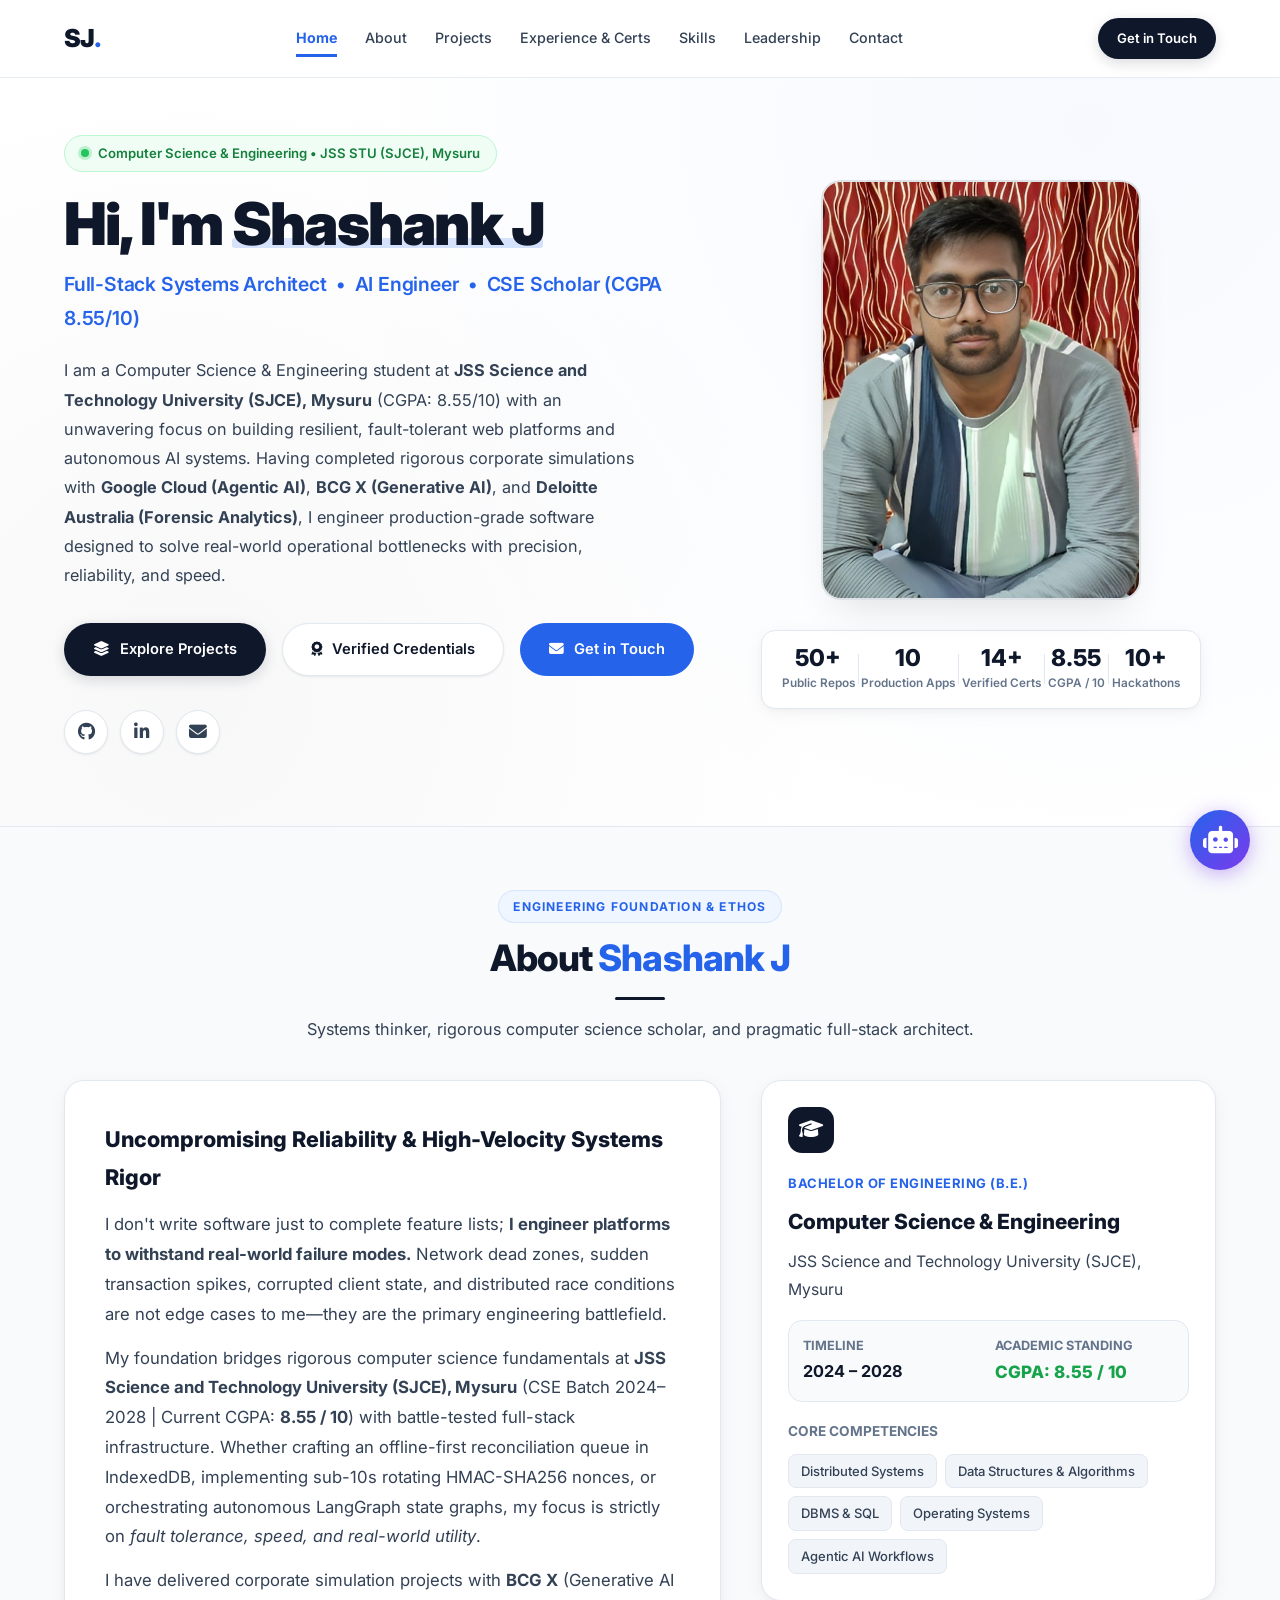
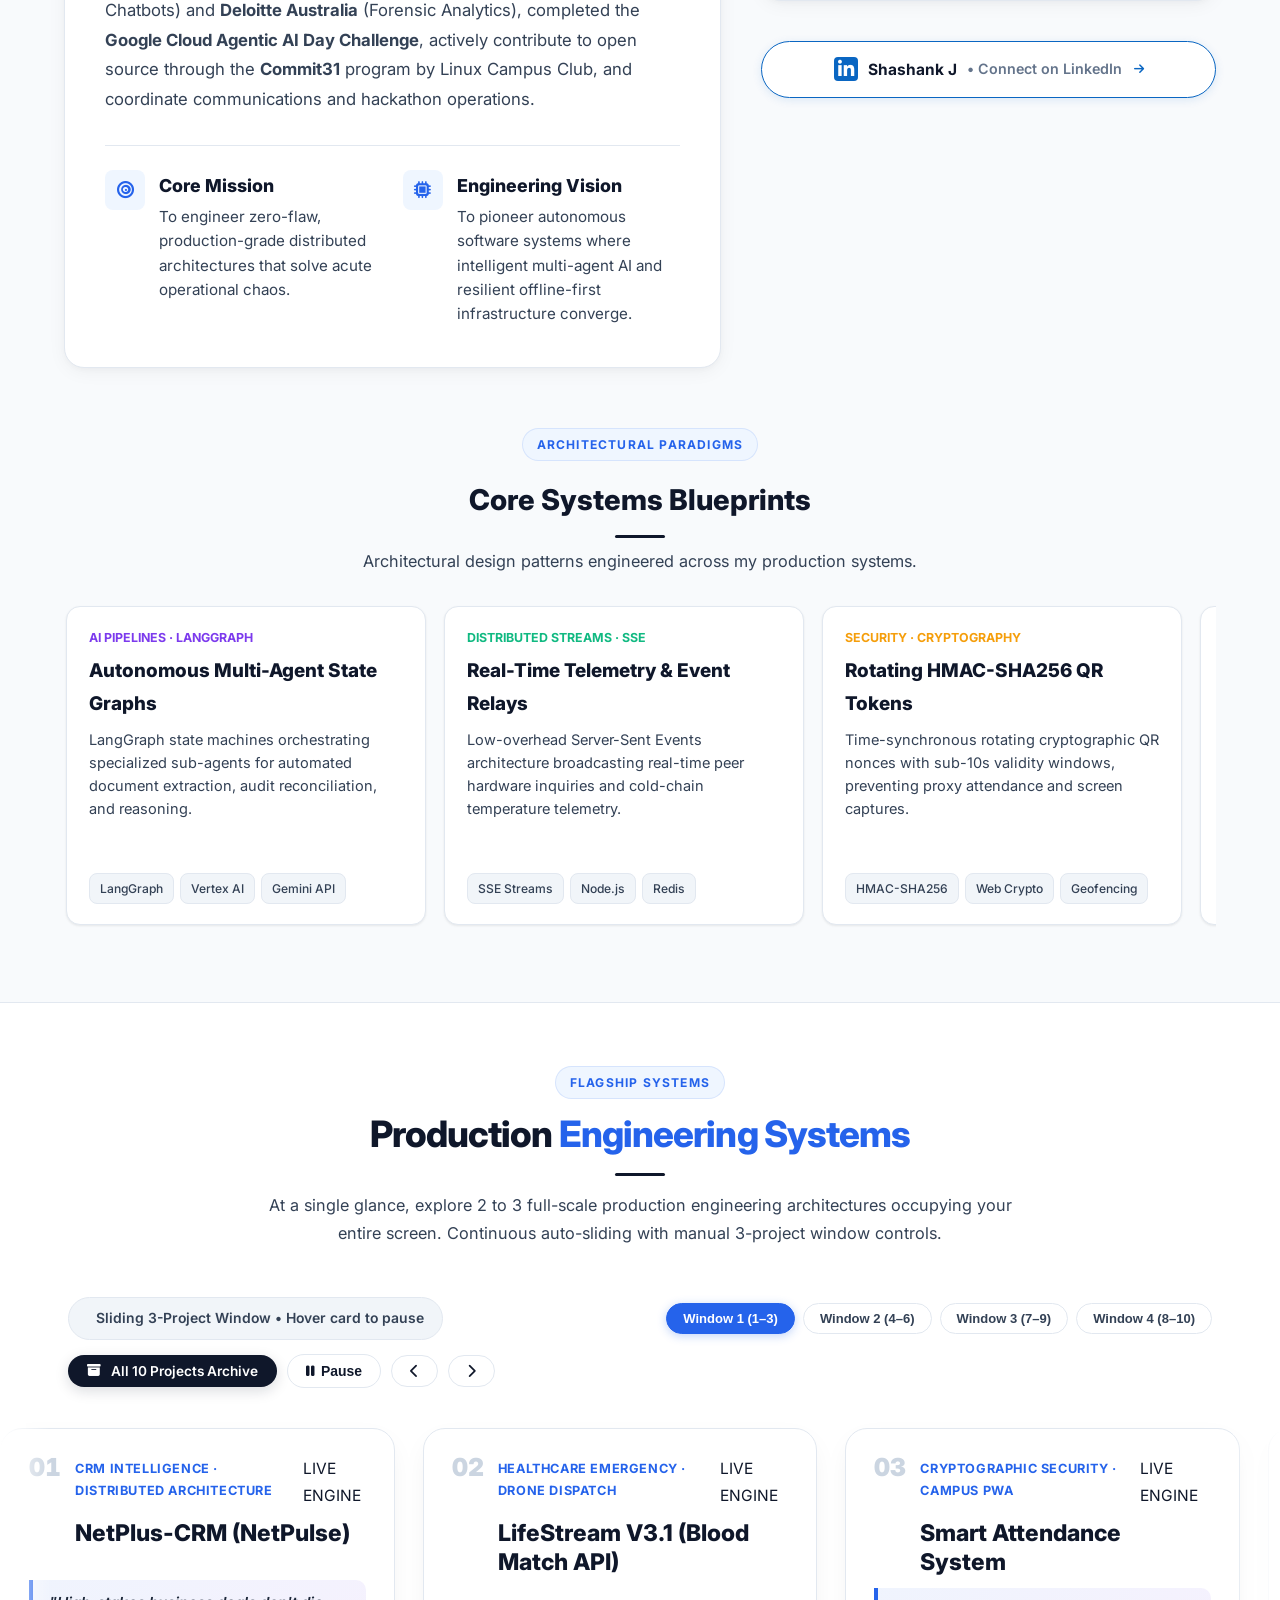
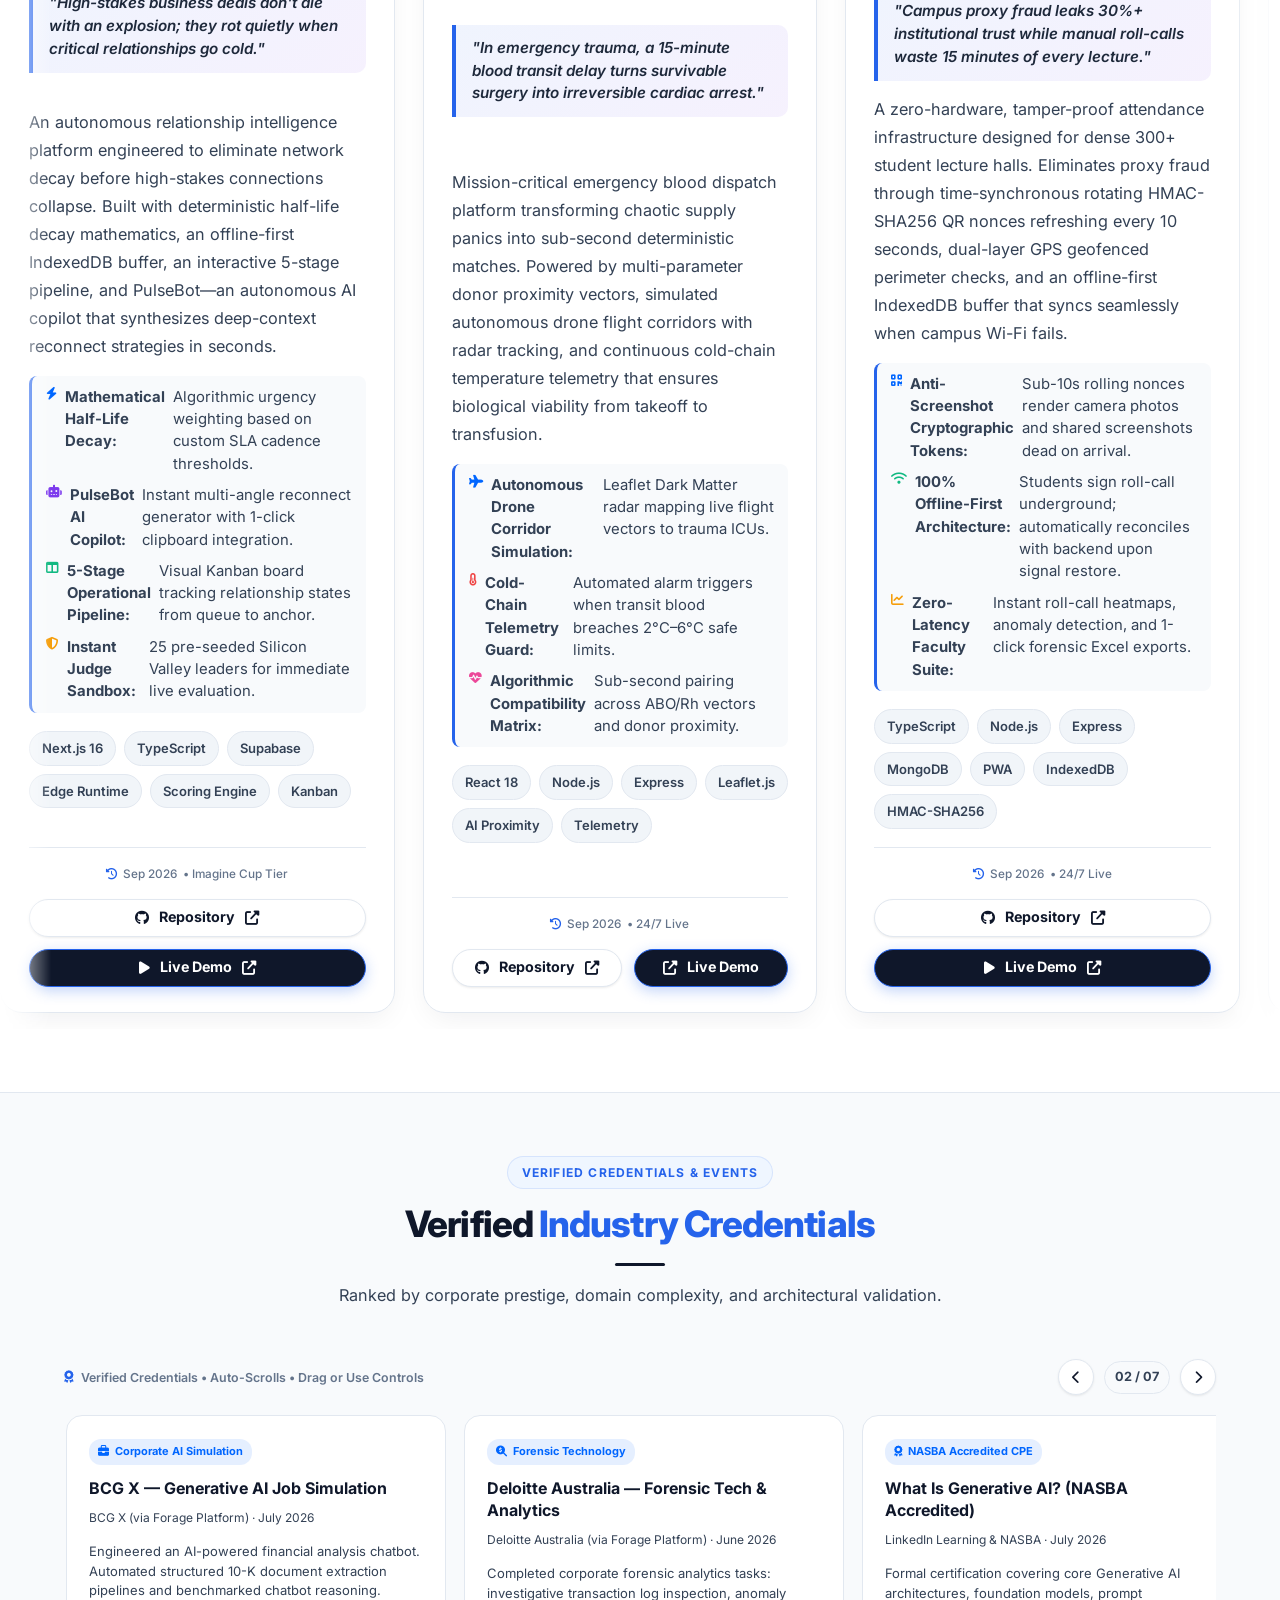
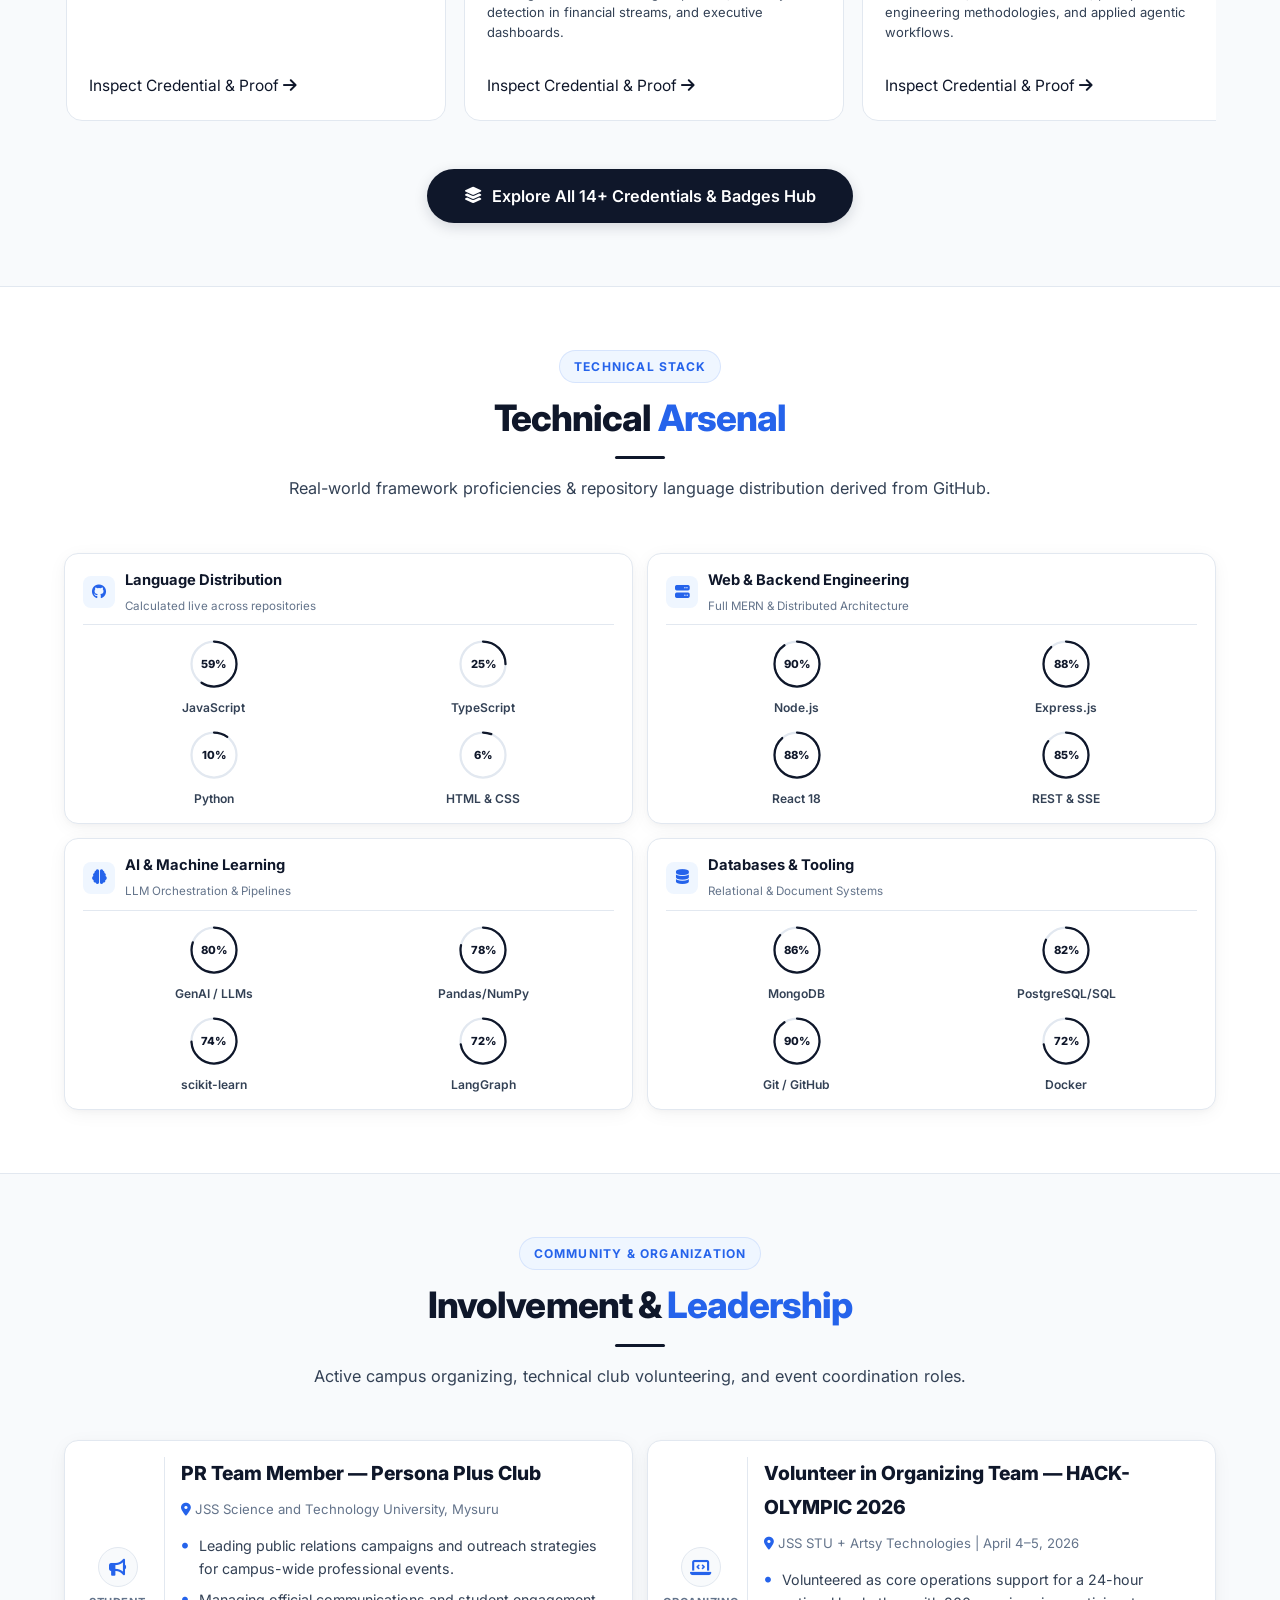
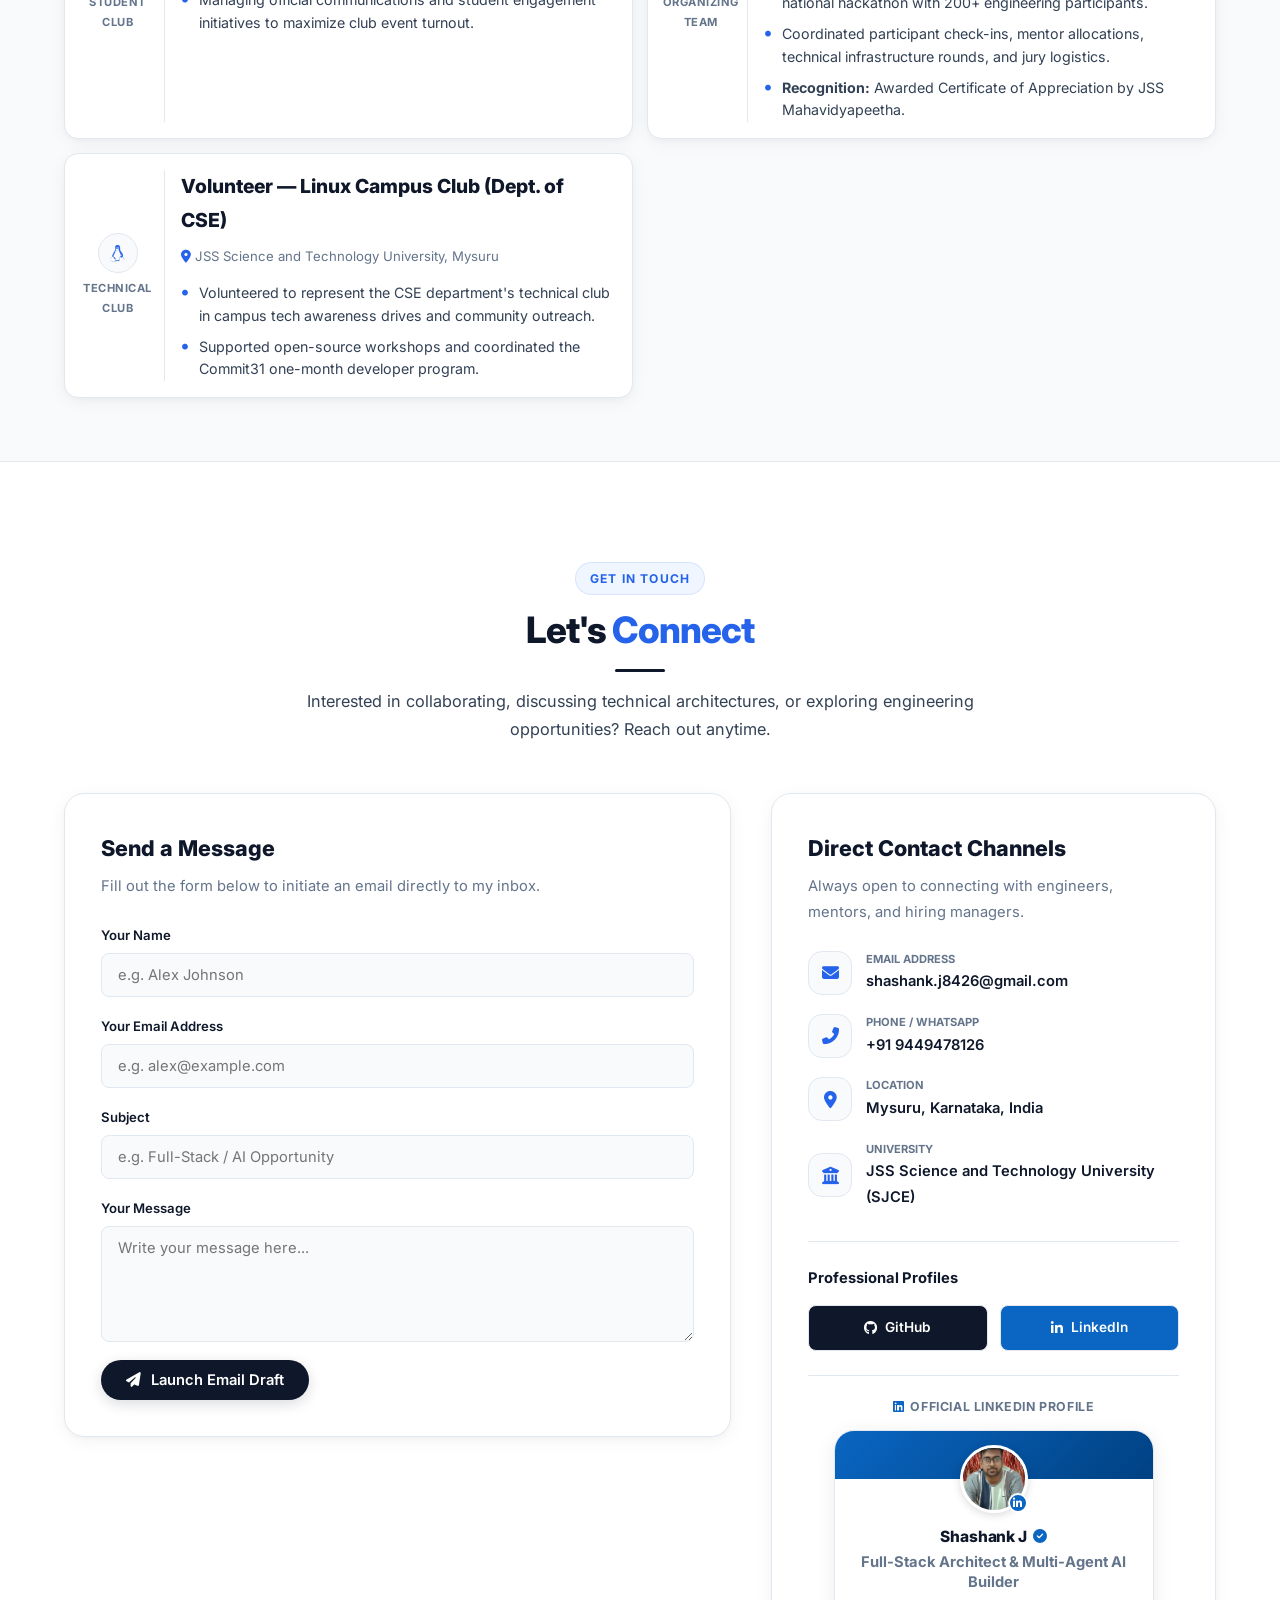
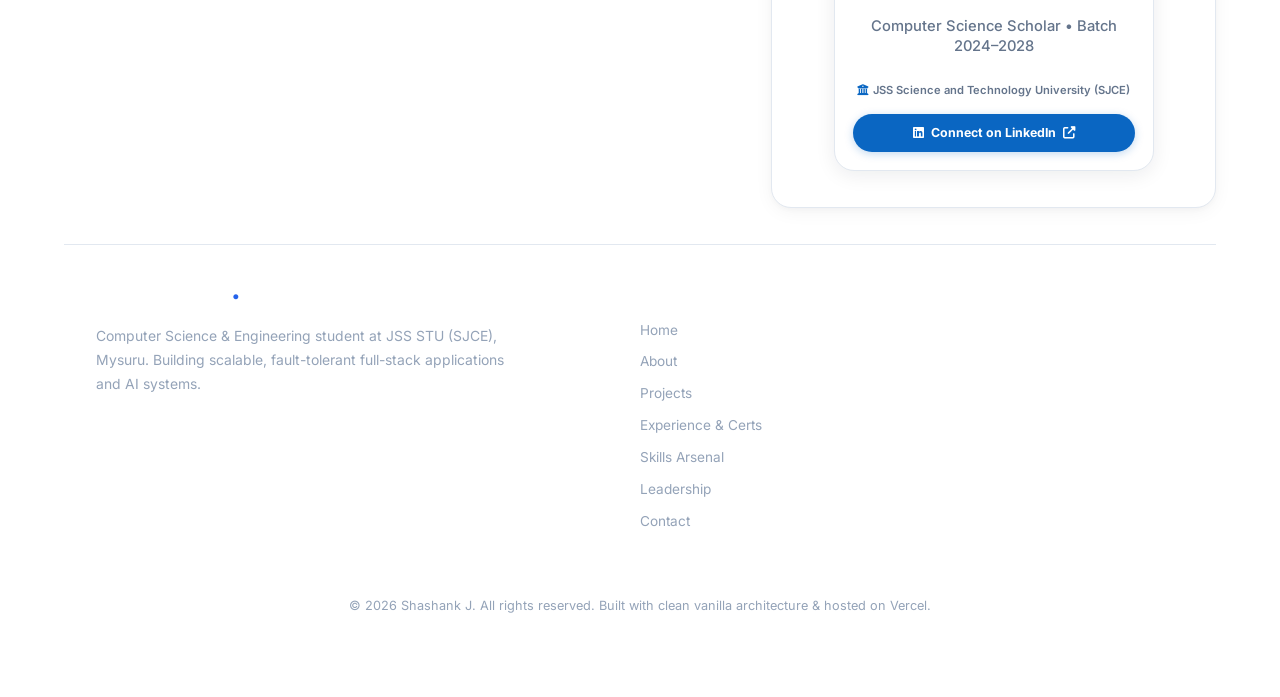
==== index.html @ d8637490 "feat: Add SAGE AI floating assistant mega feature and flow test" ====
<!DOCTYPE html>
<html lang="en">
<head>
  <meta charset="UTF-8">
  <meta name="viewport" content="width=device-width, initial-scale=1.0">
  <title>Shashank J — Full-Stack Software Engineer | AI & ML Systems</title>
  <meta name="description" content="Portfolio of Shashank J — Computer Science & Engineering student at JSS Science and Technology University (SJCE), Mysuru. Full-Stack Developer, AI & ML Systems Builder.">
  <meta name="keywords" content="Shashank J, Full-Stack Developer, MERN Stack, AI, ML, JSS STU, SJCE, Portfolio, Mysuru, Software Engineer">
  <meta name="author" content="Shashank J">

  <!-- Google Fonts: Inter -->
  <link rel="preconnect" href="https://fonts.googleapis.com">
  <link rel="preconnect" href="https://fonts.gstatic.com" crossorigin>
  <link href="https://fonts.googleapis.com/css2?family=Inter:wght@300;400;500;600;700;800;900&display=swap" rel="stylesheet">

  <!-- Font Awesome -->
  <link rel="stylesheet" href="https://cdnjs.cloudflare.com/ajax/libs/font-awesome/6.5.1/css/all.min.css">

  <!-- Main Stylesheet -->
  <link rel="stylesheet" href="style.css">

  <!-- Favicons -->
  <link rel="icon" type="image/svg+xml" href="favicon.svg">
  <link rel="alternate icon" href="favicon.ico">

  <!-- Vercel Web Analytics -->
  <script>
    window.va = window.va || function () { (window.vaq = window.vaq || []).push(arguments); };
  </script>
  <script defer src="/_vercel/insights/script.js"></script>

  <!-- Vercel Speed Insights -->
  <script>
    window.si = window.si || function () { (window.siq = window.siq || []).push(arguments); };
  </script>
  <script defer src="/_vercel/speed-insights/script.js"></script>
</head>
<body>

  <!-- Scroll Progress Indicator -->
  <div class="scroll-progress" id="scrollProgress"></div>

  <!-- ═══════════════════════════════════════════
       NAVIGATION BAR
       ═══════════════════════════════════════════ -->
  <nav class="navbar" id="navbar">
    <div class="container nav-container">
      <a href="#landing" class="nav-logo">SJ<span class="logo-dot">.</span></a>
      <div class="nav-links" id="navLinks">
        <a href="#landing" class="nav-link active">Home</a>
        <a href="#about" class="nav-link">About</a>
        <a href="#projects" class="nav-link">Projects</a>
        <a href="#journey" class="nav-link">Experience &amp; Certs</a>
        <a href="#skills" class="nav-link">Skills</a>
        <a href="#involvement" class="nav-link">Leadership</a>
        <a href="#contact" class="nav-link">Contact</a>
      </div>
      <div class="nav-actions">
        <a href="#contact" class="btn btn-sm btn-dark">Get in Touch</a>
        <button class="hamburger" id="hamburger" aria-label="Toggle navigation">
          <span></span>
          <span></span>
          <span></span>
        </button>
      </div>
    </div>
  </nav>

  <main class="main-content" id="mainContent">

    <!-- ═══════════════════════════════════════════
         HERO / LANDING SECTION
         ═══════════════════════════════════════════ -->
    <section id="landing" class="hero-section portfolio-section">
      <div class="container">
        <div class="hero-grid">
          
          <!-- Left Column: Impressive Introduction -->
          <div class="hero-text">
            <div class="hero-status-pill reveal-up">
              <span class="status-indicator"></span> Computer Science &amp; Engineering &bull; JSS STU (SJCE), Mysuru
            </div>
            <h1 class="hero-name reveal-up">
              Hi, I'm <span class="text-highlight">Shashank J</span>
            </h1>
            <p class="hero-tagline reveal-up">
              Full-Stack Systems Architect &nbsp;•&nbsp; AI Engineer &nbsp;•&nbsp; CSE Scholar (CGPA 8.55/10)
            </p>
            <p class="hero-intro reveal-up">
              I am a Computer Science &amp; Engineering student at <strong>JSS Science and Technology University (SJCE), Mysuru</strong> (CGPA: 8.55/10) with an unwavering focus on building resilient, fault-tolerant web platforms and autonomous AI systems. Having completed rigorous corporate simulations with <strong>Google Cloud (Agentic AI)</strong>, <strong>BCG X (Generative AI)</strong>, and <strong>Deloitte Australia (Forensic Analytics)</strong>, I engineer production-grade software designed to solve real-world operational bottlenecks with precision, reliability, and speed.
            </p>
            <div class="hero-cta reveal-up">
              <a href="#projects" class="btn btn-dark">
                <i class="fas fa-layer-group"></i> Explore Projects
              </a>
              <a href="#journey" class="btn btn-outline">
                <i class="fas fa-award"></i> Verified Credentials
              </a>
              <a href="#contact" class="btn btn-primary" style="background: var(--accent-blue); color: #ffffff; border-color: var(--accent-blue);">
                <i class="fas fa-envelope"></i> Get in Touch
              </a>
            </div>
            <div class="hero-socials reveal-up">
              <a href="https://github.com/Shashankcodelover" target="_blank" rel="noopener noreferrer" aria-label="GitHub Profile" class="social-icon">
                <i class="fab fa-github"></i>
              </a>
              <a href="https://www.linkedin.com/in/shashank-j-code-lover/" target="_blank" rel="noopener noreferrer" aria-label="LinkedIn Profile" class="social-icon">
                <i class="fab fa-linkedin-in"></i>
              </a>
              <a href="mailto:shashank.j8426@gmail.com" aria-label="Email Me" class="social-icon">
                <i class="fas fa-envelope"></i>
              </a>
            </div>
          </div>

          <!-- Right Column: Clean Visual Profile & Unified Stats Strip -->
          <div class="hero-visual reveal-scale">
            <div class="hero-photo-wrapper hero-photo-clean" id="heroPhotoWrapper">
              <div class="photo-frame">
                <img src="photo/profile-photo.jpeg" alt="Shashank J — Full-Stack Software Engineer" class="profile-img">
              </div>
            </div>

            <!-- Dynamic GitHub-Integrated Stats Row -->
            <div class="hero-stats-card">
              <div class="stat-item">
                <span class="stat-number hero-stat-num" id="statRepoCount" data-target="50" data-suffix="+">50+</span>
                <span class="stat-label">Public Repos</span>
              </div>
              <div class="stat-divider"></div>
              <div class="stat-item">
                <span class="stat-number hero-stat-num" data-target="10">10</span>
                <span class="stat-label">Production Apps</span>
              </div>
              <div class="stat-divider"></div>
              <div class="stat-item">
                <span class="stat-number hero-stat-num" data-target="14" data-suffix="+">14+</span>
                <span class="stat-label">Verified Certs</span>
              </div>
              <div class="stat-divider"></div>
              <div class="stat-item">
                <span class="stat-number hero-stat-num">8.55</span>
                <span class="stat-label">CGPA / 10</span>
              </div>
              <div class="stat-divider"></div>
              <div class="stat-item">
                <span class="stat-number hero-stat-num" data-target="10" data-suffix="+">10+</span>
                <span class="stat-label">Hackathons</span>
              </div>
            </div>
          </div>

        </div>
      </div>
    </section>

    <!-- ═══════════════════════════════════════════
         ABOUT ME & EDUCATION (SLIDE 1)
         ═══════════════════════════════════════════ -->
    <!-- ═══════════════════════════════════════════
         ABOUT ME & EDUCATION
         ═══════════════════════════════════════════ -->
    <section id="about" class="about-section portfolio-section section-bg-alt">
      <div class="container">
        
        <div class="section-header reveal-up" style="margin-bottom: 36px;">
          <span class="section-badge">Engineering Foundation &amp; Ethos</span>
          <h2 class="section-title">About <span>Shashank J</span></h2>
          <div class="section-divider"></div>
          <p class="section-subtitle">Systems thinker, rigorous computer science scholar, and pragmatic full-stack architect.</p>
        </div>

        <div class="about-grid">
          <div class="about-card-main reveal-left">
            <h3 style="font-size: 1.4rem; font-weight: 800; margin-bottom: 14px; color: var(--text-main);">
              Uncompromising Reliability &amp; High-Velocity Systems Rigor
            </h3>
            <p style="font-size: 1.08rem; line-height: 1.78; margin-bottom: 14px; color: var(--text-secondary);">
              I don't write software just to complete feature lists; <strong>I engineer platforms to withstand real-world failure modes.</strong> Network dead zones, sudden transaction spikes, corrupted client state, and distributed race conditions are not edge cases to me—they are the primary engineering battlefield.
            </p>
            <p style="font-size: 1.08rem; line-height: 1.78; margin-bottom: 14px; color: var(--text-secondary);">
              My foundation bridges rigorous computer science fundamentals at <strong>JSS Science and Technology University (SJCE), Mysuru</strong> (CSE Batch 2024–2028 | Current CGPA: <strong>8.55 / 10</strong>) with battle-tested full-stack infrastructure. Whether crafting an offline-first reconciliation queue in IndexedDB, implementing sub-10s rotating HMAC-SHA256 nonces, or orchestrating autonomous LangGraph state graphs, my focus is strictly on <em>fault tolerance, speed, and real-world utility</em>.
            </p>
            <p style="font-size: 1.08rem; line-height: 1.78; margin-bottom: 20px; color: var(--text-secondary);">
              I have delivered corporate simulation projects with <strong>BCG X</strong> (Generative AI Chatbots) and <strong>Deloitte Australia</strong> (Forensic Analytics), completed the <strong>Google Cloud Agentic AI Day Challenge</strong>, actively contribute to open source through the <strong>Commit31</strong> program by Linux Campus Club, and coordinate communications and hackathon operations.
            </p>

            <div class="mission-vision-container">
              <div class="mv-box">
                <div class="mv-icon"><i class="fas fa-bullseye"></i></div>
                <div>
                  <h4 style="font-size: 1.15rem; font-weight: 800;">Core Mission</h4>
                  <p style="font-size: 0.98rem; line-height: 1.6; color: var(--text-secondary);">To engineer zero-flaw, production-grade distributed architectures that solve acute operational chaos.</p>
                </div>
              </div>
              <div class="mv-box">
                <div class="mv-icon"><i class="fas fa-microchip"></i></div>
                <div>
                  <h4 style="font-size: 1.15rem; font-weight: 800;">Engineering Vision</h4>
                  <p style="font-size: 0.98rem; line-height: 1.6; color: var(--text-secondary);">To pioneer autonomous software systems where intelligent multi-agent AI and resilient offline-first infrastructure converge.</p>
                </div>
              </div>
            </div>
          </div>

          <div class="education-sidebar reveal-right">
            <div class="edu-card" style="padding: 26px;">
              <div class="edu-icon"><i class="fas fa-graduation-cap"></i></div>
              <span class="edu-type" style="font-size: 0.84rem; font-weight: 700; text-transform: uppercase; color: var(--accent-blue);">Bachelor of Engineering (B.E.)</span>
              <h4 style="font-size: 1.35rem; font-weight: 800; margin: 8px 0;">Computer Science &amp; Engineering</h4>
              <p class="edu-institution" style="font-size: 1.02rem; color: var(--text-secondary); margin-bottom: 16px;">JSS Science and Technology University (SJCE), Mysuru</p>
              <div class="edu-meta-grid" style="margin-bottom: 18px;">
                <div class="meta-cell">
                  <span class="meta-label" style="font-size: 0.82rem;">Timeline</span>
                  <span class="meta-val" style="font-size: 1.05rem; font-weight: 700;">2024 – 2028</span>
                </div>
                <div class="meta-cell">
                  <span class="meta-label" style="font-size: 0.82rem;">Academic Standing</span>
                  <span class="meta-val highlight-val" style="font-size: 1.1rem; font-weight: 800; color: #16a34a;">CGPA: 8.55 / 10</span>
                </div>
              </div>
              <div class="edu-coursework">
                <h5 style="font-size: 0.88rem; font-weight: 700; text-transform: uppercase; color: var(--text-muted); margin-bottom: 10px;">Core Competencies</h5>
                <div class="tags-group" style="display: flex; flex-wrap: wrap; gap: 8px;">
                  <span class="tag" style="font-size: 0.84rem; padding: 5px 12px;">Distributed Systems</span>
                  <span class="tag" style="font-size: 0.84rem; padding: 5px 12px;">Data Structures &amp; Algorithms</span>
                  <span class="tag" style="font-size: 0.84rem; padding: 5px 12px;">DBMS &amp; SQL</span>
                  <span class="tag" style="font-size: 0.84rem; padding: 5px 12px;">Operating Systems</span>
                  <span class="tag" style="font-size: 0.84rem; padding: 5px 12px;">Agentic AI Workflows</span>
                </div>
              </div>
            </div>

            <div class="linkedin-compact-badge-wrap reveal-up" style="margin-top: 16px;">
              <a href="https://www.linkedin.com/in/shashank-j-code-lover/" target="_blank" rel="noopener noreferrer" class="linkedin-compact-badge" title="Connect with Shashank J on LinkedIn" style="padding: 14px 20px;">
                <span class="li-compact-icon" style="font-size: 1.2rem;"><i class="fab fa-linkedin-in"></i></span>
                <span class="li-compact-name" style="font-size: 1rem; font-weight: 700;">Shashank J</span>
                <span class="li-compact-role" style="font-size: 0.92rem;">• Connect on LinkedIn</span>
                <span class="li-compact-arrow"><i class="fas fa-arrow-right"></i></span>
              </a>
            </div>
          </div>
        </div>

        <!-- Systems Architectural Blueprints Sub-Section -->
        <div style="margin-top: 60px;">
          <div class="section-header reveal-up" style="margin-bottom: 20px;">
            <span class="section-badge">Architectural Paradigms</span>
            <h3 style="font-size: 1.85rem; font-weight: 800; color: var(--text-main);">Core Systems <span>Blueprints</span></h3>
            <div class="section-divider" style="margin: 10px auto;"></div>
            <p class="section-subtitle">Architectural design patterns engineered across my production systems.</p>
          </div>

          <div class="systems-horizontal-wrapper reveal-up" id="systemsHorizontalWrapper">
            <div class="systems-horizontal-track" id="systemsTrack">
              <!-- Sys 1 -->
              <div class="system-arch-card">
                <div>
                  <div style="font-size: 0.8rem; font-weight: 700; color: #0066ff; text-transform: uppercase; margin-bottom: 6px;">PWA · Offline Consensus</div>
                  <h4 style="font-size: 1.22rem; font-weight: 800; margin-bottom: 8px;">Offline-First Write-Ahead Buffers</h4>
                  <p style="font-size: 0.94rem; color: var(--text-secondary); line-height: 1.6;">IndexedDB client write-ahead queue serializing state mutations during network dead zones with idempotent bulk server reconciliation.</p>
                </div>
                <div style="display: flex; gap: 6px; flex-wrap: wrap; margin-top: 14px;">
                  <span class="tag">IndexedDB</span>
                  <span class="tag">Service Workers</span>
                  <span class="tag">WASM</span>
                </div>
              </div>

              <!-- Sys 2 -->
              <div class="system-arch-card">
                <div>
                  <div style="font-size: 0.8rem; font-weight: 700; color: #7c3aed; text-transform: uppercase; margin-bottom: 6px;">AI Pipelines · LangGraph</div>
                  <h4 style="font-size: 1.22rem; font-weight: 800; margin-bottom: 8px;">Autonomous Multi-Agent State Graphs</h4>
                  <p style="font-size: 0.94rem; color: var(--text-secondary); line-height: 1.6;">LangGraph state machines orchestrating specialized sub-agents for automated document extraction, audit reconciliation, and reasoning.</p>
                </div>
                <div style="display: flex; gap: 6px; flex-wrap: wrap; margin-top: 14px;">
                  <span class="tag">LangGraph</span>
                  <span class="tag">Vertex AI</span>
                  <span class="tag">Gemini API</span>
                </div>
              </div>

              <!-- Sys 3 -->
              <div class="system-arch-card">
                <div>
                  <div style="font-size: 0.8rem; font-weight: 700; color: #10b981; text-transform: uppercase; margin-bottom: 6px;">Distributed Streams · SSE</div>
                  <h4 style="font-size: 1.22rem; font-weight: 800; margin-bottom: 8px;">Real-Time Telemetry &amp; Event Relays</h4>
                  <p style="font-size: 0.94rem; color: var(--text-secondary); line-height: 1.6;">Low-overhead Server-Sent Events architecture broadcasting real-time peer hardware inquiries and cold-chain temperature telemetry.</p>
                </div>
                <div style="display: flex; gap: 6px; flex-wrap: wrap; margin-top: 14px;">
                  <span class="tag">SSE Streams</span>
                  <span class="tag">Node.js</span>
                  <span class="tag">Redis</span>
                </div>
              </div>

              <!-- Sys 4 -->
              <div class="system-arch-card">
                <div>
                  <div style="font-size: 0.8rem; font-weight: 700; color: #f59e0b; text-transform: uppercase; margin-bottom: 6px;">Security · Cryptography</div>
                  <h4 style="font-size: 1.22rem; font-weight: 800; margin-bottom: 8px;">Rotating HMAC-SHA256 QR Tokens</h4>
                  <p style="font-size: 0.94rem; color: var(--text-secondary); line-height: 1.6;">Time-synchronous rotating cryptographic QR nonces with sub-10s validity windows, preventing proxy attendance and screen captures.</p>
                </div>
                <div style="display: flex; gap: 6px; flex-wrap: wrap; margin-top: 14px;">
                  <span class="tag">HMAC-SHA256</span>
                  <span class="tag">Web Crypto</span>
                  <span class="tag">Geofencing</span>
                </div>
              </div>

              <!-- Sys 5 -->
              <div class="system-arch-card">
                <div>
                  <div style="font-size: 0.8rem; font-weight: 700; color: #ef4444; text-transform: uppercase; margin-bottom: 6px;">Algorithms · CRM Ops</div>
                  <h4 style="font-size: 1.22rem; font-weight: 800; margin-bottom: 8px;">Algorithmic Relationship Half-Life Engine</h4>
                  <p style="font-size: 0.94rem; color: var(--text-secondary); line-height: 1.6;">Mathematical relationship decay engine factoring recency, tier importance, and engagement history to flag SLA cadence breaches.</p>
                </div>
                <div style="display: flex; gap: 6px; flex-wrap: wrap; margin-top: 14px;">
                  <span class="tag">Scoring Algorithms</span>
                  <span class="tag">PostgreSQL</span>
                  <span class="tag">TypeScript</span>
                </div>
              </div>
            </div>
          </div>
        </div>

      </div>
    </section>

    <!-- ═══════════════════════════════════════════
         FLAGSHIP PROJECTS (CONTINUOUS HORIZONTAL AUTO-SCROLLING SHOWCASE)
         ═══════════════════════════════════════════ -->
    <section id="projects" class="projects-section portfolio-section">
      <div class="container">
        <div class="section-header reveal-up">
          <span class="section-badge">Flagship Systems</span>
          <h2 class="section-title">Production <span>Engineering Systems</span></h2>
          <div class="section-divider"></div>
          <p class="section-subtitle">At a single glance, explore 2 to 3 full-scale production engineering architectures occupying your entire screen. Continuous auto-sliding with manual 3-project window controls.</p>
        </div>

        <!-- Marquee Controls & Actions Bar -->
        <div class="marquee-controls-bar reveal-up">
          <div class="marquee-status-pill">
            <span class="marquee-live-indicator"></span>
            Sliding 3-Project Window &bull; Hover card to pause
          </div>
          <div class="marquee-window-pills" id="marqueeWindowPills">
            <button class="window-pill active" onclick="jumpToWindow(0);" title="View Projects 1 to 3">Window 1 (1–3)</button>
            <button class="window-pill" onclick="jumpToWindow(1);" title="View Projects 4 to 6">Window 2 (4–6)</button>
            <button class="window-pill" onclick="jumpToWindow(2);" title="View Projects 7 to 9">Window 3 (7–9)</button>
            <button class="window-pill" onclick="jumpToWindow(3);" title="View Projects 8 to 10">Window 4 (8–10)</button>
          </div>
          <div class="marquee-action-btns">
            <button class="btn btn-sm btn-dark" onclick="openProjectArchiveModal();" style="border-radius: 20px; padding: 7px 18px; font-size: 0.88rem; font-weight: 600;">
              <i class="fas fa-archive"></i> All 10 Projects Archive
            </button>
            <button class="marquee-ctrl-btn" id="marqueeToggleBtn" onclick="toggleMarquee();" title="Pause or Resume continuous scrolling">
              <i class="fas fa-pause" id="marqueeToggleIcon"></i>
              <span id="marqueeToggleText">Pause</span>
            </button>
            <button class="marquee-ctrl-btn" onclick="slideWindow(-1);" title="Previous 3 Projects (Slide Left)">
              <i class="fas fa-chevron-left"></i>
            </button>
            <button class="marquee-ctrl-btn" onclick="slideWindow(1);" title="Next 3 Projects (Slide Right)">
              <i class="fas fa-chevron-right"></i>
            </button>
          </div>
        </div>
      </div>

      <!-- Full-Width Continuous Horizontal Marquee Container -->
      <div class="projects-marquee-wrapper reveal-up" id="projectsMarqueeWrapper">
        <div class="projects-marquee-track" id="projectsMarqueeTrack">

          <!-- 1. NetPlus-CRM (NetPulse) -->
          <article class="project-card project-card-horizontal" data-repo="NetPlus-CRM-">
            <div class="project-card-header">
              <span class="project-num">01</span>
              <div class="project-title-group" style="flex: 1;">
                <div style="display: flex; align-items: center; justify-content: space-between; margin-bottom: 4px;">
                  <span class="project-category">CRM INTELLIGENCE · DISTRIBUTED ARCHITECTURE</span>
                  <span class="live-pulse-badge"><span class="live-pulse-dot"></span> LIVE ENGINE</span>
                </div>
                <h3>NetPlus-CRM (NetPulse)</h3>
              </div>
            </div>
            <div class="project-hook-banner">
              "High-stakes business deals don't die with an explosion; they rot quietly when critical relationships go cold."
            </div>
            <div class="project-card-body">
              <p class="project-desc">
                An autonomous relationship intelligence platform engineered to eliminate network decay before high-stakes connections collapse. Built with deterministic half-life decay mathematics, an offline-first IndexedDB buffer, an interactive 5-stage pipeline, and PulseBot—an autonomous AI copilot that synthesizes deep-context reconnect strategies in seconds.
              </p>
              <div class="project-highlights">
                <div class="highlight-item"><i class="fas fa-bolt" style="color: #0066ff;"></i> <strong>Mathematical Half-Life Decay:</strong> Algorithmic urgency weighting based on custom SLA cadence thresholds.</div>
                <div class="highlight-item"><i class="fas fa-robot" style="color: #7c3aed;"></i> <strong>PulseBot AI Copilot:</strong> Instant multi-angle reconnect generator with 1-click clipboard integration.</div>
                <div class="highlight-item"><i class="fas fa-columns" style="color: #10b981;"></i> <strong>5-Stage Operational Pipeline:</strong> Visual Kanban board tracking relationship states from queue to anchor.</div>
                <div class="highlight-item"><i class="fas fa-shield-alt" style="color: #f59e0b;"></i> <strong>Instant Judge Sandbox:</strong> 25 pre-seeded Silicon Valley leaders for immediate live evaluation.</div>
              </div>
              <div class="project-tech-tags">
                <span class="tech-tag">Next.js 16</span>
                <span class="tech-tag">TypeScript</span>
                <span class="tech-tag">Supabase</span>
                <span class="tech-tag">Edge Runtime</span>
                <span class="tech-tag">Scoring Engine</span>
                <span class="tech-tag">Kanban</span>
              </div>
            </div>
            <div class="project-card-footer">
              <div class="project-meta-row">
                <span class="project-updated-label"><i class="fas fa-history"></i> <span class="repo-pushed-at">Sep 2026</span> &bull; Imagine Cup Tier</span>
              </div>
              <div class="project-action-btns">
                <a href="https://github.com/Shashankcodelover/NetPlus-CRM-" target="_blank" rel="noopener noreferrer" class="btn btn-sm btn-outline">
                  <i class="fab fa-github"></i> Repository <i class="fas fa-external-link-alt"></i>
                </a>
                <a href="https://netpulse.shashankj.tech" target="_blank" rel="noopener noreferrer" class="btn btn-sm btn-demo btn-demo-active">
                  <i class="fas fa-play"></i> Live Demo <i class="fas fa-external-link-alt"></i>
                </a>
              </div>
            </div>
          </article>

          <!-- 2. blood-match-api (LifeStream V3.1) -->
          <article class="project-card project-card-horizontal" data-repo="blood-match-api">
            <div class="project-card-header">
              <span class="project-num">02</span>
              <div class="project-title-group" style="flex: 1;">
                <div style="display: flex; align-items: center; justify-content: space-between; margin-bottom: 4px;">
                  <span class="project-category">HEALTHCARE EMERGENCY · DRONE DISPATCH</span>
                  <span class="live-pulse-badge"><span class="live-pulse-dot"></span> LIVE ENGINE</span>
                </div>
                <h3>LifeStream V3.1 (Blood Match API)</h3>
              </div>
            </div>
            <div class="project-hook-banner">
              "In emergency trauma, a 15-minute blood transit delay turns survivable surgery into irreversible cardiac arrest."
            </div>
            <div class="project-card-body">
              <p class="project-desc">
                Mission-critical emergency blood dispatch platform transforming chaotic supply panics into sub-second deterministic matches. Powered by multi-parameter donor proximity vectors, simulated autonomous drone flight corridors with radar tracking, and continuous cold-chain temperature telemetry that ensures biological viability from takeoff to transfusion.
              </p>
              <div class="project-highlights">
                <div class="highlight-item"><i class="fas fa-plane" style="color: #0066ff;"></i> <strong>Autonomous Drone Corridor Simulation:</strong> Leaflet Dark Matter radar mapping live flight vectors to trauma ICUs.</div>
                <div class="highlight-item"><i class="fas fa-thermometer-half" style="color: #ef4444;"></i> <strong>Cold-Chain Telemetry Guard:</strong> Automated alarm triggers when transit blood breaches 2°C–6°C safe limits.</div>
                <div class="highlight-item"><i class="fas fa-heartbeat" style="color: #ec4899;"></i> <strong>Algorithmic Compatibility Matrix:</strong> Sub-second pairing across ABO/Rh vectors and donor proximity.</div>
              </div>
              <div class="project-tech-tags">
                <span class="tech-tag">React 18</span>
                <span class="tech-tag">Node.js</span>
                <span class="tech-tag">Express</span>
                <span class="tech-tag">Leaflet.js</span>
                <span class="tech-tag">AI Proximity</span>
                <span class="tech-tag">Telemetry</span>
              </div>
            </div>
            <div class="project-card-footer">
              <div class="project-meta-row">
                <span class="project-updated-label"><i class="fas fa-history"></i> <span class="repo-pushed-at">Sep 2026</span> &bull; 24/7 Live</span>
              </div>
              <div class="project-action-btns">
                <a href="https://github.com/Shashankcodelover/blood-match-api" target="_blank" rel="noopener noreferrer" class="btn btn-sm btn-outline">
                  <i class="fab fa-github"></i> Repository <i class="fas fa-external-link-alt"></i>
                </a>
                <a href="https://blood-match-api.vercel.app" target="_blank" rel="noopener noreferrer" class="btn btn-sm btn-demo btn-demo-active" data-demo-for="blood-match-api">
                  <i class="fas fa-play"></i> Live Demo <i class="fas fa-external-link-alt"></i>
                </a>
              </div>
            </div>
          </article>

          <!-- 3. Smart_Attendance_System -->
          <article class="project-card project-card-horizontal" data-repo="Smart_Attendance_System">
            <div class="project-card-header">
              <span class="project-num">03</span>
              <div class="project-title-group" style="flex: 1;">
                <div style="display: flex; align-items: center; justify-content: space-between; margin-bottom: 4px;">
                  <span class="project-category">CRYPTOGRAPHIC SECURITY · CAMPUS PWA</span>
                  <span class="live-pulse-badge"><span class="live-pulse-dot"></span> LIVE ENGINE</span>
                </div>
                <h3>Smart Attendance System</h3>
              </div>
            </div>
            <div class="project-hook-banner">
              "Campus proxy fraud leaks 30%+ institutional trust while manual roll-calls waste 15 minutes of every lecture."
            </div>
            <div class="project-card-body">
              <p class="project-desc">
                A zero-hardware, tamper-proof attendance infrastructure designed for dense 300+ student lecture halls. Eliminates proxy fraud through time-synchronous rotating HMAC-SHA256 QR nonces refreshing every 10 seconds, dual-layer GPS geofenced perimeter checks, and an offline-first IndexedDB buffer that syncs seamlessly when campus Wi-Fi fails.
              </p>
              <div class="project-highlights">
                <div class="highlight-item"><i class="fas fa-qrcode" style="color: #0066ff;"></i> <strong>Anti-Screenshot Cryptographic Tokens:</strong> Sub-10s rolling nonces render camera photos and shared screenshots dead on arrival.</div>
                <div class="highlight-item"><i class="fas fa-wifi" style="color: #10b981;"></i> <strong>100% Offline-First Architecture:</strong> Students sign roll-call underground; automatically reconciles with backend upon signal restore.</div>
                <div class="highlight-item"><i class="fas fa-chart-line" style="color: #f59e0b;"></i> <strong>Zero-Latency Faculty Suite:</strong> Instant roll-call heatmaps, anomaly detection, and 1-click forensic Excel exports.</div>
              </div>
              <div class="project-tech-tags">
                <span class="tech-tag">TypeScript</span>
                <span class="tech-tag">Node.js</span>
                <span class="tech-tag">Express</span>
                <span class="tech-tag">MongoDB</span>
                <span class="tech-tag">PWA</span>
                <span class="tech-tag">IndexedDB</span>
                <span class="tech-tag">HMAC-SHA256</span>
              </div>
            </div>
            <div class="project-card-footer">
              <div class="project-meta-row">
                <span class="project-updated-label"><i class="fas fa-history"></i> <span class="repo-pushed-at">Sep 2026</span> &bull; 24/7 Live</span>
              </div>
              <div class="project-action-btns">
                <a href="https://github.com/Shashankcodelover/Smart_Attendance_System" target="_blank" rel="noopener noreferrer" class="btn btn-sm btn-outline">
                  <i class="fab fa-github"></i> Repository <i class="fas fa-external-link-alt"></i>
                </a>
                <a href="https://smart-attendance-system.shashankj.tech" target="_blank" rel="noopener noreferrer" class="btn btn-sm btn-demo btn-demo-active">
                  <i class="fas fa-play"></i> Live Demo <i class="fas fa-external-link-alt"></i>
                </a>
              </div>
            </div>
          </article>

          <!-- 4. Placement Clash Resolver -->
          <article class="project-card project-card-horizontal" data-repo="Placement-Clash-Resolver">
            <div class="project-card-header">
              <span class="project-num">04</span>
              <div class="project-title-group" style="flex: 1;">
                <div style="display: flex; align-items: center; justify-content: space-between; margin-bottom: 4px;">
                  <span class="project-category">GRAPH THEORY · RECURSIVE ARBITRATION</span>
                  <span class="live-pulse-badge"><span class="live-pulse-dot"></span> LIVE ENGINE</span>
                </div>
                <h3>Placement Clash Resolver</h3>
              </div>
            </div>
            <div class="project-hook-banner">
              "Overlapping corporate interview slots force brilliant graduates into impossible choices and cost universities placement offers."
            </div>
            <div class="project-card-body">
              <p class="project-desc">
                Automated interview scheduling and slot arbitration engine eliminating simultaneous company interview clashes for university placement cells. Employs bipartite graph matching, recursive slot backtracking, and priority conflict scoring to guarantee zero scheduling overlaps across 1,000+ candidates and dozens of recruiting firms.
              </p>
              <div class="project-highlights">
                <div class="highlight-item"><i class="fas fa-project-diagram" style="color: #0066ff;"></i> <strong>Bipartite Graph Matching:</strong> Sub-50ms conflict resolution solving dense multi-slot overlaps.</div>
                <div class="highlight-item"><i class="fas fa-random" style="color: #7c3aed;"></i> <strong>Constraint Backtracking:</strong> Guarantees optimal slot distribution with zero candidate abandonment.</div>
                <div class="highlight-item"><i class="fas fa-balance-scale" style="color: #10b981;"></i> <strong>Multi-Company SLA Matrix:</strong> Fair arbitrated outcomes balancing corporate preferences.</div>
              </div>
              <div class="project-tech-tags">
                <span class="tech-tag">Node.js</span>
                <span class="tech-tag">Express</span>
                <span class="tech-tag">Algorithms</span>
                <span class="tech-tag">Graph Theory</span>
                <span class="tech-tag">Scheduling</span>
                <span class="tech-tag">REST API</span>
              </div>
            </div>
            <div class="project-card-footer">
              <div class="project-meta-row">
                <span class="project-updated-label"><i class="fas fa-history"></i> <span class="repo-pushed-at">Sep 2026</span> &bull; 24/7 Live</span>
              </div>
              <div class="project-action-btns">
                <a href="https://github.com/Shashankcodelover/Placement-Clash-Resolver" target="_blank" rel="noopener noreferrer" class="btn btn-sm btn-outline">
                  <i class="fab fa-github"></i> Repository <i class="fas fa-external-link-alt"></i>
                </a>
                <a href="https://placement-clash-resolver.shashankj.tech" target="_blank" rel="noopener noreferrer" class="btn btn-sm btn-demo btn-demo-active">
                  <i class="fas fa-play"></i> Live Demo <i class="fas fa-external-link-alt"></i>
                </a>
              </div>
            </div>
          </article>

          <!-- 5. Phoenix Interview Prep -->
          <article class="project-card project-card-horizontal" data-repo="Phoenix-Interview-Prep">
            <div class="project-card-header">
              <span class="project-num">05</span>
              <div class="project-title-group" style="flex: 1;">
                <div style="display: flex; align-items: center; justify-content: space-between; margin-bottom: 4px;">
                  <span class="project-category">REAL-TIME WEBSOCKETS · CAREER ACCELERATOR</span>
                  <span class="live-pulse-badge"><span class="live-pulse-dot"></span> LIVE ENGINE</span>
                </div>
                <h3>Phoenix Interview Prep</h3>
              </div>
            </div>
            <div class="project-hook-banner">
              "Brilliant engineers fail interviews not from a lack of coding skill, but from freeze-up under unstructured pressure."
            </div>
            <div class="project-card-body">
              <p class="project-desc">
                A gamified career flight simulator that converts technical interview terror into calm, reflexive mastery. Features bidirectional WebSocket mock interview battle rooms, automated STAR-format behavioral response grading, algorithmic skill tree progression, and real-world hackathon project blueprints.
              </p>
              <div class="project-highlights">
                <div class="highlight-item"><i class="fas fa-terminal" style="color: #7c3aed;"></i> <strong>Live Peer WebSocket Battle Rooms:</strong> Synchronized coding challenges with bidirectional peer grading channels.</div>
                <div class="highlight-item"><i class="fas fa-trophy" style="color: #f59e0b;"></i> <strong>Algorithmic Leveling Roadmap:</strong> Gamified skill progression matching candidates to verified FAANG benchmarks.</div>
                <div class="highlight-item"><i class="fas fa-code-branch" style="color: #10b981;"></i> <strong>Hackathon Project Incubator:</strong> Curated repository of production architectural starters with validation tests.</div>
              </div>
              <div class="project-tech-tags">
                <span class="tech-tag">React.js</span>
                <span class="tech-tag">Node.js</span>
                <span class="tech-tag">MongoDB</span>
                <span class="tech-tag">Socket.io</span>
                <span class="tech-tag">Gamification</span>
                <span class="tech-tag">WebSockets</span>
              </div>
            </div>
            <div class="project-card-footer">
              <div class="project-meta-row">
                <span class="project-updated-label"><i class="fas fa-history"></i> <span class="repo-pushed-at">Sep 2026</span> &bull; 24/7 Live</span>
              </div>
              <div class="project-action-btns">
                <a href="https://github.com/Shashankcodelover/Phoenix-Interview-Prep_and_Hackathon_Guide" target="_blank" rel="noopener noreferrer" class="btn btn-sm btn-outline">
                  <i class="fab fa-github"></i> Repository <i class="fas fa-external-link-alt"></i>
                </a>
                <a href="https://phoenix.shashankj.tech" target="_blank" rel="noopener noreferrer" class="btn btn-sm btn-demo btn-demo-active">
                  <i class="fas fa-play"></i> Live Demo <i class="fas fa-external-link-alt"></i>
                </a>
              </div>
            </div>
          </article>

          <!-- 6. Campus-Search v2.0 -->
          <article class="project-card project-card-horizontal" data-repo="Campus-Search">
            <div class="project-card-header">
              <span class="project-num">06</span>
              <div class="project-title-group" style="flex: 1;">
                <div style="display: flex; align-items: center; justify-content: space-between; margin-bottom: 4px;">
                  <span class="project-category">HYPER-LOCAL P2P · DISTRIBUTED HARDWARE EXCHANGE</span>
                  <span class="live-pulse-badge"><span class="live-pulse-dot"></span> LIVE ENGINE</span>
                </div>
                <h3>CampusSearch v2.0</h3>
              </div>
            </div>
            <div class="project-hook-banner">
              "Engineering teams delay lab milestones by weeks waiting for sensor deliveries while peers have them gathering dust."
            </div>
            <div class="project-card-body">
              <p class="project-desc">
                Hyper-local peer hardware exchange network crowdsourcing lab microcontrollers, sensors, and equipment across campus. Features real-time broadcast matching alerts, Server-Sent Events (SSE) notification streams, peer chat, and in-browser WASM SQLite fallback with instant UPI settlement.
              </p>
              <div class="project-highlights">
                <div class="highlight-item"><i class="fas fa-broadcast-tower" style="color: #0066ff;"></i> <strong>Broadcast Inquiry Matching Engine:</strong> Microsecond alert dispatch pinging verified peers holding required hardware.</div>
                <div class="highlight-item"><i class="fas fa-database" style="color: #10b981;"></i> <strong>In-Browser WASM SQLite Engine:</strong> Local sql.js database operates with zero backend connectivity.</div>
                <div class="highlight-item"><i class="fas fa-qrcode" style="color: #f59e0b;"></i> <strong>Dynamic UPI Settlement:</strong> Peer-to-peer instant checkout with zero platform commissions.</div>
              </div>
              <div class="project-tech-tags">
                <span class="tech-tag">React 18</span>
                <span class="tech-tag">Node.js</span>
                <span class="tech-tag">PostgreSQL</span>
                <span class="tech-tag">SSE</span>
                <span class="tech-tag">sql.js (WASM)</span>
                <span class="tech-tag">UPI QR</span>
              </div>
            </div>
            <div class="project-card-footer">
              <div class="project-meta-row">
                <span class="project-updated-label"><i class="fas fa-history"></i> <span class="repo-pushed-at">Sep 2026</span> &bull; 24/7 Live</span>
              </div>
              <div class="project-action-btns">
                <a href="https://github.com/Shashankcodelover/Campus-Search" target="_blank" rel="noopener noreferrer" class="btn btn-sm btn-outline">
                  <i class="fab fa-github"></i> Repository <i class="fas fa-external-link-alt"></i>
                </a>
                <a href="https://campus-search-theta.vercel.app" target="_blank" rel="noopener noreferrer" class="btn btn-sm btn-demo btn-demo-active" data-demo-for="Campus-Search">
                  <i class="fas fa-play"></i> Live Demo <i class="fas fa-external-link-alt"></i>
                </a>
              </div>
            </div>
          </article>

          <!-- 7. FLARE Disaster Response -->
          <article class="project-card project-card-horizontal" data-repo="Decentralized-Disaster-Response-Resource-Geofencing-System">
            <div class="project-card-header">
              <span class="project-num">07</span>
              <div class="project-title-group" style="flex: 1;">
                <div style="display: flex; align-items: center; justify-content: space-between; margin-bottom: 4px;">
                  <span class="project-category">GEOSPATIAL MESH · DECENTRALIZED CRDT</span>
                  <span class="live-pulse-badge"><span class="live-pulse-dot"></span> LIVE ENGINE</span>
                </div>
                <h3>Disaster Geofencing (FLARE)</h3>
              </div>
            </div>
            <div class="project-hook-banner">
              "When natural disasters sever telecommunication towers, centralized emergency coordination instantly goes blind."
            </div>
            <div class="project-card-body">
              <p class="project-desc">
                Crisis coordination network combining geospatial geofencing boundaries with WebRTC and Yjs CRDTs for decentralized data synchronization across disconnected responder units. Operates resiliently with mesh failovers, offline maps, and dynamic relief corridor routing.
              </p>
              <div class="project-highlights">
                <div class="highlight-item"><i class="fas fa-project-diagram" style="color: #0066ff;"></i> <strong>Peer-to-Peer Mesh Sync:</strong> WebRTC data channels with Yjs CRDT consensus for offline partition tolerance.</div>
                <div class="highlight-item"><i class="fas fa-map-marked-alt" style="color: #ef4444;"></i> <strong>Geospatial Hazard Geofencing:</strong> Real-time polygon exclusion zones alerting response teams in danger.</div>
                <div class="highlight-item"><i class="fas fa-shield-alt" style="color: #10b981;"></i> <strong>Zero-Infrastructure Responders:</strong> Operates directly in standard mobile browsers without server dependencies.</div>
              </div>
              <div class="project-tech-tags">
                <span class="tech-tag">WebRTC</span>
                <span class="tech-tag">Yjs (CRDTs)</span>
                <span class="tech-tag">Leaflet</span>
                <span class="tech-tag">Geospatial</span>
                <span class="tech-tag">Offline-First</span>
                <span class="tech-tag">P2P Mesh</span>
              </div>
            </div>
            <div class="project-card-footer">
              <div class="project-meta-row">
                <span class="project-updated-label"><i class="fas fa-history"></i> <span class="repo-pushed-at">Sep 2026</span> &bull; 24/7 Live</span>
              </div>
              <div class="project-action-btns">
                <a href="https://github.com/Shashankcodelover/Decentralized-Disaster-Response-Resource-Geofencing-System" target="_blank" rel="noopener noreferrer" class="btn btn-sm btn-outline">
                  <i class="fab fa-github"></i> Repository <i class="fas fa-external-link-alt"></i>
                </a>
                <a href="https://flare.shashankj.tech" target="_blank" rel="noopener noreferrer" class="btn btn-sm btn-demo btn-demo-active">
                  <i class="fas fa-play"></i> Live Demo <i class="fas fa-external-link-alt"></i>
                </a>
              </div>
            </div>
          </article>

          <!-- 8. DevFlow Pro -->
          <article class="project-card project-card-horizontal" data-repo="Devflow-Pro">
            <div class="project-card-header">
              <span class="project-num">08</span>
              <div class="project-title-group" style="flex: 1;">
                <div style="display: flex; align-items: center; justify-content: space-between; margin-bottom: 4px;">
                  <span class="project-category">ENTERPRISE SAAS · DISTRIBUTED AGILE</span>
                  <span class="live-pulse-badge"><span class="live-pulse-dot"></span> LIVE ENGINE</span>
                </div>
                <h3>DevFlow Pro</h3>
              </div>
            </div>
            <div class="project-hook-banner">
              "Fragmented agile tools and async communication lag cause sprint velocity to silently hemorrhage across distributed teams."
            </div>
            <div class="project-card-body">
              <p class="project-desc">
                Full-stack TypeScript agile management engine with Socket.io real-time board synchronization, PostgreSQL relational constraints, automated sprint burndown analytics, and fine-grained role-based access control.
              </p>
              <div class="project-highlights">
                <div class="highlight-item"><i class="fas fa-tasks" style="color: #0066ff;"></i> <strong>Real-Time Multi-User Kanban:</strong> Sub-20ms WebSocket delta broadcast synchronizing boards instantly.</div>
                <div class="highlight-item"><i class="fas fa-database" style="color: #10b981;"></i> <strong>ACID Sprint Transactions:</strong> Strict PostgreSQL schema enforcing relational integrity.</div>
                <div class="highlight-item"><i class="fas fa-chart-area" style="color: #7c3aed;"></i> <strong>Velocity Analytics:</strong> Automated cycle-time tracking, burndown projections, and blocker reports.</div>
              </div>
              <div class="project-tech-tags">
                <span class="tech-tag">TypeScript</span>
                <span class="tech-tag">Node.js</span>
                <span class="tech-tag">PostgreSQL</span>
                <span class="tech-tag">Socket.io</span>
                <span class="tech-tag">Tailwind CSS</span>
                <span class="tech-tag">Redis</span>
              </div>
            </div>
            <div class="project-card-footer">
              <div class="project-meta-row">
                <span class="project-updated-label"><i class="fas fa-history"></i> <span class="repo-pushed-at">Sep 2026</span> &bull; 24/7 Live</span>
              </div>
              <div class="project-action-btns">
                <a href="https://github.com/Shashankcodelover/Devflow-Pro" target="_blank" rel="noopener noreferrer" class="btn btn-sm btn-outline">
                  <i class="fab fa-github"></i> Repository <i class="fas fa-external-link-alt"></i>
                </a>
                <a href="https://devflow-pro.shashankj.tech" target="_blank" rel="noopener noreferrer" class="btn btn-sm btn-demo btn-demo-active">
                  <i class="fas fa-play"></i> Live Demo <i class="fas fa-external-link-alt"></i>
                </a>
              </div>
            </div>
          </article>

          <!-- 9. ArchitectAI Studio -->
          <article class="project-card project-card-horizontal" data-repo="ArchitectAI-Studio">
            <div class="project-card-header">
              <span class="project-num">09</span>
              <div class="project-title-group" style="flex: 1;">
                <div style="display: flex; align-items: center; justify-content: space-between; margin-bottom: 4px;">
                  <span class="project-category">VISUAL AI STUDIO · LANGGRAPH &amp; 3D CAD</span>
                  <span class="live-pulse-badge"><span class="live-pulse-dot"></span> LIVE ENGINE</span>
                </div>
                <h3>ArchitectAI Studio</h3>
              </div>
            </div>
            <div class="project-hook-banner">
              "System architecture shouldn't be trapped in static diagrams; it should compile, execute, and simulate live."
            </div>
            <div class="project-card-body">
              <p class="project-desc">
                Visual node canvas compiling multi-agent state graphs using LangGraph and Google Gemini API with in-browser WASM SQL validation, real-time 3D CAD blueprint synthesis, and one-click Docker sandbox containerization.
              </p>
              <div class="project-highlights">
                <div class="highlight-item"><i class="fas fa-project-diagram" style="color: #0066ff;"></i> <strong>LangGraph State Compilation:</strong> Compiles visual node topologies into executable agent pipelines.</div>
                <div class="highlight-item"><i class="fas fa-microchip" style="color: #7c3aed;"></i> <strong>In-Browser WASM Sandbox:</strong> Sub-millisecond SQL and AST syntax verification with zero cloud latency.</div>
                <div class="highlight-item"><i class="fas fa-cubes" style="color: #10b981;"></i> <strong>Three.js 3D CAD Synthesis:</strong> Generates interactive spatial models directly from textual architectural prompts.</div>
                <div class="highlight-item"><i class="fas fa-server" style="color: #f59e0b;"></i> <strong>One-Click Manifest Export:</strong> Automated translation to production Docker Compose and Kubernetes manifests.</div>
              </div>
              <div class="project-tech-tags">
                <span class="tech-tag">React 19</span>
                <span class="tech-tag">LangGraph</span>
                <span class="tech-tag">Three.js</span>
                <span class="tech-tag">WebAssembly</span>
                <span class="tech-tag">Gemini API</span>
                <span class="tech-tag">Docker</span>
              </div>
            </div>
            <div class="project-card-footer">
              <div class="project-meta-row">
                <span class="project-updated-label"><i class="fas fa-history"></i> <span class="repo-pushed-at">Sep 2026</span> &bull; 24/7 Live</span>
              </div>
              <div class="project-action-btns">
                <a href="https://github.com/Shashankcodelover/ArchitectAI-Studio" target="_blank" rel="noopener noreferrer" class="btn btn-sm btn-outline">
                  <i class="fab fa-github"></i> Repository <i class="fas fa-external-link-alt"></i>
                </a>
                <a href="https://architectai-studio.shashankj.tech" target="_blank" rel="noopener noreferrer" class="btn btn-sm btn-demo btn-demo-active" data-demo-for="ArchitectAI-Studio">
                  <i class="fas fa-play"></i> Live Demo <i class="fas fa-external-link-alt"></i>
                </a>
              </div>
            </div>
          </article>

          <!-- 10. RegulAIte AI -->
          <article class="project-card project-card-horizontal" data-repo="regulaite-ai">
            <div class="project-card-header">
              <span class="project-num">10</span>
              <div class="project-title-group" style="flex: 1;">
                <div style="display: flex; align-items: center; justify-content: space-between; margin-bottom: 4px;">
                  <span class="project-category">LEGAL TECH · AGENTIC COMPLIANCE</span>
                  <span class="live-pulse-badge"><span class="live-pulse-dot"></span> LIVE ENGINE</span>
                </div>
                <h3>RegulAIte AI</h3>
              </div>
            </div>
            <div class="project-hook-banner">
              "Ambiguous enterprise contracts hide multi-million-dollar liabilities buried in dense fine print."
            </div>
            <div class="project-card-body">
              <p class="project-desc">
                Autonomous legal compliance analyzer identifying contractual liabilities, computing numerical risk scores, and generating safe renegotiated clauses. Features vectorized clause comparison, automated regulatory breach detection, and interactive audit trails.
              </p>
              <div class="project-highlights">
                <div class="highlight-item"><i class="fas fa-calculator" style="color: #0066ff;"></i> <strong>Numerical Risk Scoring:</strong> Multi-factor algorithm quantifying liability exposure and indemnity hazards.</div>
                <div class="highlight-item"><i class="fas fa-search" style="color: #7c3aed;"></i> <strong>Vector Clause Matcher:</strong> Semantic similarity scoring comparing draft contracts against regulatory baselines.</div>
                <div class="highlight-item"><i class="fas fa-pen-fancy" style="color: #10b981;"></i> <strong>Safe Clause Generator:</strong> Real-time generative AI redlining drafting balanced, enforceable counter-proposals.</div>
                <div class="highlight-item"><i class="fas fa-shield-alt" style="color: #f59e0b;"></i> <strong>Audit Readiness Console:</strong> Forensic timeline logging all flagged clauses with rationale.</div>
              </div>
              <div class="project-tech-tags">
                <span class="tech-tag">Python</span>
                <span class="tech-tag">Streamlit</span>
                <span class="tech-tag">FastAPI</span>
                <span class="tech-tag">LangChain</span>
                <span class="tech-tag">FAISS</span>
                <span class="tech-tag">LegalNLP</span>
              </div>
            </div>
            <div class="project-card-footer">
              <div class="project-meta-row">
                <span class="project-updated-label"><i class="fas fa-history"></i> <span class="repo-pushed-at">Sep 2026</span> &bull; 24/7 Live</span>
              </div>
              <div class="project-action-btns">
                <a href="https://github.com/Shashankcodelover/regulaite-ai" target="_blank" rel="noopener noreferrer" class="btn btn-sm btn-outline">
                  <i class="fab fa-github"></i> Repository <i class="fas fa-external-link-alt"></i>
                </a>
                <a href="https://lnkd.in/gaERH9Ya" target="_blank" rel="noopener noreferrer" class="btn btn-sm btn-demo btn-demo-active" data-demo-for="regulaite-ai">
                  <i class="fas fa-play"></i> Live Demo <i class="fas fa-external-link-alt"></i>
                </a>
              </div>
            </div>
          </article>

          <!-- ═══════════════════════════════════════════
               DUPLICATE 10 CARDS FOR CONTINUOUS INFINITE SEAMLESS LOOP
               ═══════════════════════════════════════════ -->

          <!-- 1-DUP. NetPlus-CRM (NetPulse) -->
          <article class="project-card project-card-horizontal" data-repo="NetPlus-CRM-" aria-hidden="true">
            <div class="project-card-header">
              <span class="project-num">01</span>
              <div class="project-title-group" style="flex: 1;">
                <div style="display: flex; align-items: center; justify-content: space-between; margin-bottom: 4px;">
                  <span class="project-category">CRM INTELLIGENCE · DISTRIBUTED ARCHITECTURE</span>
                  <span class="live-pulse-badge"><span class="live-pulse-dot"></span> LIVE ENGINE</span>
                </div>
                <h3>NetPlus-CRM (NetPulse)</h3>
              </div>
            </div>
            <div class="project-hook-banner">
              "High-stakes business deals don't die with an explosion; they rot quietly when critical relationships go cold."
            </div>
            <div class="project-card-body">
              <p class="project-desc">
                An autonomous relationship intelligence platform engineered to eliminate network decay before high-stakes connections collapse. Built with deterministic half-life decay mathematics, an offline-first IndexedDB buffer, an interactive 5-stage pipeline, and PulseBot—an autonomous AI copilot that synthesizes deep-context reconnect strategies in seconds.
              </p>
              <div class="project-highlights">
                <div class="highlight-item"><i class="fas fa-bolt" style="color: #0066ff;"></i> <strong>Mathematical Half-Life Decay:</strong> Algorithmic urgency weighting based on custom SLA cadence thresholds.</div>
                <div class="highlight-item"><i class="fas fa-robot" style="color: #7c3aed;"></i> <strong>PulseBot AI Copilot:</strong> Instant multi-angle reconnect generator with 1-click clipboard integration.</div>
                <div class="highlight-item"><i class="fas fa-columns" style="color: #10b981;"></i> <strong>5-Stage Operational Pipeline:</strong> Visual Kanban board tracking relationship states from queue to anchor.</div>
                <div class="highlight-item"><i class="fas fa-shield-alt" style="color: #f59e0b;"></i> <strong>Instant Judge Sandbox:</strong> 25 pre-seeded Silicon Valley leaders for immediate live evaluation.</div>
              </div>
              <div class="project-tech-tags">
                <span class="tech-tag">Next.js 16</span>
                <span class="tech-tag">TypeScript</span>
                <span class="tech-tag">Supabase</span>
                <span class="tech-tag">Edge Runtime</span>
                <span class="tech-tag">Scoring Engine</span>
                <span class="tech-tag">Kanban</span>
              </div>
            </div>
            <div class="project-card-footer">
              <div class="project-meta-row">
                <span class="project-updated-label"><i class="fas fa-history"></i> <span class="repo-pushed-at">Sep 2026</span> &bull; Imagine Cup Tier</span>
              </div>
              <div class="project-action-btns">
                <a href="https://github.com/Shashankcodelover/NetPlus-CRM-" target="_blank" rel="noopener noreferrer" class="btn btn-sm btn-outline">
                  <i class="fab fa-github"></i> Repository <i class="fas fa-external-link-alt"></i>
                </a>
                <a href="https://netpulse.shashankj.tech" target="_blank" rel="noopener noreferrer" class="btn btn-sm btn-demo btn-demo-active">
                  <i class="fas fa-play"></i> Live Demo <i class="fas fa-external-link-alt"></i>
                </a>
              </div>
            </div>
          </article>

          <!-- 2-DUP. blood-match-api (LifeStream V3.1) -->
          <article class="project-card project-card-horizontal" data-repo="blood-match-api" aria-hidden="true">
            <div class="project-card-header">
              <span class="project-num">02</span>
              <div class="project-title-group" style="flex: 1;">
                <div style="display: flex; align-items: center; justify-content: space-between; margin-bottom: 4px;">
                  <span class="project-category">HEALTHCARE EMERGENCY · DRONE DISPATCH</span>
                  <span class="live-pulse-badge"><span class="live-pulse-dot"></span> LIVE ENGINE</span>
                </div>
                <h3>LifeStream V3.1 (Blood Match API)</h3>
              </div>
            </div>
            <div class="project-hook-banner">
              "In emergency trauma, a 15-minute blood transit delay turns survivable surgery into irreversible cardiac arrest."
            </div>
            <div class="project-card-body">
              <p class="project-desc">
                Mission-critical emergency blood dispatch platform transforming chaotic supply panics into sub-second deterministic matches. Powered by multi-parameter donor proximity vectors, simulated autonomous drone flight corridors with radar tracking, and continuous cold-chain temperature telemetry that ensures biological viability from takeoff to transfusion.
              </p>
              <div class="project-highlights">
                <div class="highlight-item"><i class="fas fa-plane" style="color: #0066ff;"></i> <strong>Autonomous Drone Corridor Simulation:</strong> Leaflet Dark Matter radar mapping live flight vectors to trauma ICUs.</div>
                <div class="highlight-item"><i class="fas fa-thermometer-half" style="color: #ef4444;"></i> <strong>Cold-Chain Telemetry Guard:</strong> Automated alarm triggers when transit blood breaches 2°C–6°C safe limits.</div>
                <div class="highlight-item"><i class="fas fa-heartbeat" style="color: #ec4899;"></i> <strong>Algorithmic Compatibility Matrix:</strong> Sub-second pairing across ABO/Rh vectors and donor proximity.</div>
              </div>
              <div class="project-tech-tags">
                <span class="tech-tag">React 18</span>
                <span class="tech-tag">Node.js</span>
                <span class="tech-tag">Express</span>
                <span class="tech-tag">Leaflet.js</span>
                <span class="tech-tag">AI Proximity</span>
                <span class="tech-tag">Telemetry</span>
              </div>
            </div>
            <div class="project-card-footer">
              <div class="project-meta-row">
                <span class="project-updated-label"><i class="fas fa-history"></i> <span class="repo-pushed-at">Sep 2026</span> &bull; 24/7 Live</span>
              </div>
              <div class="project-action-btns">
                <a href="https://github.com/Shashankcodelover/blood-match-api" target="_blank" rel="noopener noreferrer" class="btn btn-sm btn-outline">
                  <i class="fab fa-github"></i> Repository <i class="fas fa-external-link-alt"></i>
                </a>
                <a href="https://blood-match-api.vercel.app" target="_blank" rel="noopener noreferrer" class="btn btn-sm btn-demo btn-demo-active" data-demo-for="blood-match-api">
                  <i class="fas fa-play"></i> Live Demo <i class="fas fa-external-link-alt"></i>
                </a>
              </div>
            </div>
          </article>

          <!-- 3-DUP. Smart_Attendance_System -->
          <article class="project-card project-card-horizontal" data-repo="Smart_Attendance_System" aria-hidden="true">
            <div class="project-card-header">
              <span class="project-num">03</span>
              <div class="project-title-group" style="flex: 1;">
                <div style="display: flex; align-items: center; justify-content: space-between; margin-bottom: 4px;">
                  <span class="project-category">CRYPTOGRAPHIC SECURITY · CAMPUS PWA</span>
                  <span class="live-pulse-badge"><span class="live-pulse-dot"></span> LIVE ENGINE</span>
                </div>
                <h3>Smart Attendance System</h3>
              </div>
            </div>
            <div class="project-hook-banner">
              "Campus proxy fraud leaks 30%+ institutional trust while manual roll-calls waste 15 minutes of every lecture."
            </div>
            <div class="project-card-body">
              <p class="project-desc">
                A zero-hardware, tamper-proof attendance infrastructure designed for dense 300+ student lecture halls. Eliminates proxy fraud through time-synchronous rotating HMAC-SHA256 QR nonces refreshing every 10 seconds, dual-layer GPS geofenced perimeter checks, and an offline-first IndexedDB buffer that syncs seamlessly when campus Wi-Fi fails.
              </p>
              <div class="project-highlights">
                <div class="highlight-item"><i class="fas fa-qrcode" style="color: #0066ff;"></i> <strong>Anti-Screenshot Cryptographic Tokens:</strong> Sub-10s rolling nonces render camera photos and shared screenshots dead on arrival.</div>
                <div class="highlight-item"><i class="fas fa-wifi" style="color: #10b981;"></i> <strong>100% Offline-First Architecture:</strong> Students sign roll-call underground; automatically reconciles with backend upon signal restore.</div>
                <div class="highlight-item"><i class="fas fa-chart-line" style="color: #f59e0b;"></i> <strong>Zero-Latency Faculty Suite:</strong> Instant roll-call heatmaps, anomaly detection, and 1-click forensic Excel exports.</div>
              </div>
              <div class="project-tech-tags">
                <span class="tech-tag">TypeScript</span>
                <span class="tech-tag">Node.js</span>
                <span class="tech-tag">Express</span>
                <span class="tech-tag">MongoDB</span>
                <span class="tech-tag">PWA</span>
                <span class="tech-tag">IndexedDB</span>
                <span class="tech-tag">HMAC-SHA256</span>
              </div>
            </div>
            <div class="project-card-footer">
              <div class="project-meta-row">
                <span class="project-updated-label"><i class="fas fa-history"></i> <span class="repo-pushed-at">Sep 2026</span> &bull; 24/7 Live</span>
              </div>
              <div class="project-action-btns">
                <a href="https://github.com/Shashankcodelover/Smart_Attendance_System" target="_blank" rel="noopener noreferrer" class="btn btn-sm btn-outline">
                  <i class="fab fa-github"></i> Repository <i class="fas fa-external-link-alt"></i>
                </a>
                <a href="https://smart-attendance-system.shashankj.tech" target="_blank" rel="noopener noreferrer" class="btn btn-sm btn-demo btn-demo-active">
                  <i class="fas fa-play"></i> Live Demo <i class="fas fa-external-link-alt"></i>
                </a>
              </div>
            </div>
          </article>

          <!-- 4-DUP. Placement Clash Resolver -->
          <article class="project-card project-card-horizontal" data-repo="Placement-Clash-Resolver" aria-hidden="true">
            <div class="project-card-header">
              <span class="project-num">04</span>
              <div class="project-title-group" style="flex: 1;">
                <div style="display: flex; align-items: center; justify-content: space-between; margin-bottom: 4px;">
                  <span class="project-category">GRAPH THEORY · RECURSIVE ARBITRATION</span>
                  <span class="live-pulse-badge"><span class="live-pulse-dot"></span> LIVE ENGINE</span>
                </div>
                <h3>Placement Clash Resolver</h3>
              </div>
            </div>
            <div class="project-hook-banner">
              "Overlapping corporate interview slots force brilliant graduates into impossible choices and cost universities placement offers."
            </div>
            <div class="project-card-body">
              <p class="project-desc">
                Automated interview scheduling and slot arbitration engine eliminating simultaneous company interview clashes for university placement cells. Employs bipartite graph matching, recursive slot backtracking, and priority conflict scoring to guarantee zero scheduling overlaps across 1,000+ candidates and dozens of recruiting firms.
              </p>
              <div class="project-highlights">
                <div class="highlight-item"><i class="fas fa-project-diagram" style="color: #0066ff;"></i> <strong>Bipartite Graph Matching:</strong> Sub-50ms conflict resolution solving dense multi-slot overlaps.</div>
                <div class="highlight-item"><i class="fas fa-random" style="color: #7c3aed;"></i> <strong>Constraint Backtracking:</strong> Guarantees optimal slot distribution with zero candidate abandonment.</div>
                <div class="highlight-item"><i class="fas fa-balance-scale" style="color: #10b981;"></i> <strong>Multi-Company SLA Matrix:</strong> Fair arbitrated outcomes balancing corporate preferences.</div>
              </div>
              <div class="project-tech-tags">
                <span class="tech-tag">Node.js</span>
                <span class="tech-tag">Express</span>
                <span class="tech-tag">Algorithms</span>
                <span class="tech-tag">Graph Theory</span>
                <span class="tech-tag">Scheduling</span>
                <span class="tech-tag">REST API</span>
              </div>
            </div>
            <div class="project-card-footer">
              <div class="project-meta-row">
                <span class="project-updated-label"><i class="fas fa-history"></i> <span class="repo-pushed-at">Sep 2026</span> &bull; 24/7 Live</span>
              </div>
              <div class="project-action-btns">
                <a href="https://github.com/Shashankcodelover/Placement-Clash-Resolver" target="_blank" rel="noopener noreferrer" class="btn btn-sm btn-outline">
                  <i class="fab fa-github"></i> Repository <i class="fas fa-external-link-alt"></i>
                </a>
                <a href="https://placement-clash-resolver.shashankj.tech" target="_blank" rel="noopener noreferrer" class="btn btn-sm btn-demo btn-demo-active">
                  <i class="fas fa-play"></i> Live Demo <i class="fas fa-external-link-alt"></i>
                </a>
              </div>
            </div>
          </article>

          <!-- 5-DUP. Phoenix Interview Prep -->
          <article class="project-card project-card-horizontal" data-repo="Phoenix-Interview-Prep" aria-hidden="true">
            <div class="project-card-header">
              <span class="project-num">05</span>
              <div class="project-title-group" style="flex: 1;">
                <div style="display: flex; align-items: center; justify-content: space-between; margin-bottom: 4px;">
                  <span class="project-category">REAL-TIME WEBSOCKETS · CAREER ACCELERATOR</span>
                  <span class="live-pulse-badge"><span class="live-pulse-dot"></span> LIVE ENGINE</span>
                </div>
                <h3>Phoenix Interview Prep</h3>
              </div>
            </div>
            <div class="project-hook-banner">
              "Brilliant engineers fail interviews not from a lack of coding skill, but from freeze-up under unstructured pressure."
            </div>
            <div class="project-card-body">
              <p class="project-desc">
                A gamified career flight simulator that converts technical interview terror into calm, reflexive mastery. Features bidirectional WebSocket mock interview battle rooms, automated STAR-format behavioral response grading, algorithmic skill tree progression, and real-world hackathon project blueprints.
              </p>
              <div class="project-highlights">
                <div class="highlight-item"><i class="fas fa-terminal" style="color: #7c3aed;"></i> <strong>Live Peer WebSocket Battle Rooms:</strong> Synchronized coding challenges with bidirectional peer grading channels.</div>
                <div class="highlight-item"><i class="fas fa-trophy" style="color: #f59e0b;"></i> <strong>Algorithmic Leveling Roadmap:</strong> Gamified skill progression matching candidates to verified FAANG benchmarks.</div>
                <div class="highlight-item"><i class="fas fa-code-branch" style="color: #10b981;"></i> <strong>Hackathon Project Incubator:</strong> Curated repository of production architectural starters with validation tests.</div>
              </div>
              <div class="project-tech-tags">
                <span class="tech-tag">React.js</span>
                <span class="tech-tag">Node.js</span>
                <span class="tech-tag">MongoDB</span>
                <span class="tech-tag">Socket.io</span>
                <span class="tech-tag">Gamification</span>
                <span class="tech-tag">WebSockets</span>
              </div>
            </div>
            <div class="project-card-footer">
              <div class="project-meta-row">
                <span class="project-updated-label"><i class="fas fa-history"></i> <span class="repo-pushed-at">Sep 2026</span> &bull; 24/7 Live</span>
              </div>
              <div class="project-action-btns">
                <a href="https://github.com/Shashankcodelover/Phoenix-Interview-Prep_and_Hackathon_Guide" target="_blank" rel="noopener noreferrer" class="btn btn-sm btn-outline">
                  <i class="fab fa-github"></i> Repository <i class="fas fa-external-link-alt"></i>
                </a>
                <a href="https://phoenix.shashankj.tech" target="_blank" rel="noopener noreferrer" class="btn btn-sm btn-demo btn-demo-active">
                  <i class="fas fa-play"></i> Live Demo <i class="fas fa-external-link-alt"></i>
                </a>
              </div>
            </div>
          </article>

          <!-- 6-DUP. Campus-Search v2.0 -->
          <article class="project-card project-card-horizontal" data-repo="Campus-Search" aria-hidden="true">
            <div class="project-card-header">
              <span class="project-num">06</span>
              <div class="project-title-group" style="flex: 1;">
                <div style="display: flex; align-items: center; justify-content: space-between; margin-bottom: 4px;">
                  <span class="project-category">HYPER-LOCAL P2P · DISTRIBUTED HARDWARE EXCHANGE</span>
                  <span class="live-pulse-badge"><span class="live-pulse-dot"></span> LIVE ENGINE</span>
                </div>
                <h3>CampusSearch v2.0</h3>
              </div>
            </div>
            <div class="project-hook-banner">
              "Engineering teams delay lab milestones by weeks waiting for sensor deliveries while peers have them gathering dust."
            </div>
            <div class="project-card-body">
              <p class="project-desc">
                Hyper-local peer hardware exchange network crowdsourcing lab microcontrollers, sensors, and equipment across campus. Features real-time broadcast matching alerts, Server-Sent Events (SSE) notification streams, peer chat, and in-browser WASM SQLite fallback with instant UPI settlement.
              </p>
              <div class="project-highlights">
                <div class="highlight-item"><i class="fas fa-broadcast-tower" style="color: #0066ff;"></i> <strong>Broadcast Inquiry Matching Engine:</strong> Microsecond alert dispatch pinging verified peers holding required hardware.</div>
                <div class="highlight-item"><i class="fas fa-database" style="color: #10b981;"></i> <strong>In-Browser WASM SQLite Engine:</strong> Local sql.js database operates with zero backend connectivity.</div>
                <div class="highlight-item"><i class="fas fa-qrcode" style="color: #f59e0b;"></i> <strong>Dynamic UPI Settlement:</strong> Peer-to-peer instant checkout with zero platform commissions.</div>
              </div>
              <div class="project-tech-tags">
                <span class="tech-tag">React 18</span>
                <span class="tech-tag">Node.js</span>
                <span class="tech-tag">PostgreSQL</span>
                <span class="tech-tag">SSE</span>
                <span class="tech-tag">sql.js (WASM)</span>
                <span class="tech-tag">UPI QR</span>
              </div>
            </div>
            <div class="project-card-footer">
              <div class="project-meta-row">
                <span class="project-updated-label"><i class="fas fa-history"></i> <span class="repo-pushed-at">Sep 2026</span> &bull; 24/7 Live</span>
              </div>
              <div class="project-action-btns">
                <a href="https://github.com/Shashankcodelover/Campus-Search" target="_blank" rel="noopener noreferrer" class="btn btn-sm btn-outline">
                  <i class="fab fa-github"></i> Repository <i class="fas fa-external-link-alt"></i>
                </a>
                <a href="https://campus-search-theta.vercel.app" target="_blank" rel="noopener noreferrer" class="btn btn-sm btn-demo btn-demo-active" data-demo-for="Campus-Search">
                  <i class="fas fa-play"></i> Live Demo <i class="fas fa-external-link-alt"></i>
                </a>
              </div>
            </div>
          </article>

          <!-- 7-DUP. FLARE Disaster Response -->
          <article class="project-card project-card-horizontal" data-repo="Decentralized-Disaster-Response-Resource-Geofencing-System" aria-hidden="true">
            <div class="project-card-header">
              <span class="project-num">07</span>
              <div class="project-title-group" style="flex: 1;">
                <div style="display: flex; align-items: center; justify-content: space-between; margin-bottom: 4px;">
                  <span class="project-category">GEOSPATIAL MESH · DECENTRALIZED CRDT</span>
                  <span class="live-pulse-badge"><span class="live-pulse-dot"></span> LIVE ENGINE</span>
                </div>
                <h3>Disaster Geofencing (FLARE)</h3>
              </div>
            </div>
            <div class="project-hook-banner">
              "When natural disasters sever telecommunication towers, centralized emergency coordination instantly goes blind."
            </div>
            <div class="project-card-body">
              <p class="project-desc">
                Crisis coordination network combining geospatial geofencing boundaries with WebRTC and Yjs CRDTs for decentralized data synchronization across disconnected responder units. Operates resiliently with mesh failovers, offline maps, and dynamic relief corridor routing.
              </p>
              <div class="project-highlights">
                <div class="highlight-item"><i class="fas fa-project-diagram" style="color: #0066ff;"></i> <strong>Peer-to-Peer Mesh Sync:</strong> WebRTC data channels with Yjs CRDT consensus for offline partition tolerance.</div>
                <div class="highlight-item"><i class="fas fa-map-marked-alt" style="color: #ef4444;"></i> <strong>Geospatial Hazard Geofencing:</strong> Real-time polygon exclusion zones alerting response teams in danger.</div>
                <div class="highlight-item"><i class="fas fa-shield-alt" style="color: #10b981;"></i> <strong>Zero-Infrastructure Responders:</strong> Operates directly in standard mobile browsers without server dependencies.</div>
              </div>
              <div class="project-tech-tags">
                <span class="tech-tag">WebRTC</span>
                <span class="tech-tag">Yjs (CRDTs)</span>
                <span class="tech-tag">Leaflet</span>
                <span class="tech-tag">Geospatial</span>
                <span class="tech-tag">Offline-First</span>
                <span class="tech-tag">P2P Mesh</span>
              </div>
            </div>
            <div class="project-card-footer">
              <div class="project-meta-row">
                <span class="project-updated-label"><i class="fas fa-history"></i> <span class="repo-pushed-at">Sep 2026</span> &bull; 24/7 Live</span>
              </div>
              <div class="project-action-btns">
                <a href="https://github.com/Shashankcodelover/Decentralized-Disaster-Response-Resource-Geofencing-System" target="_blank" rel="noopener noreferrer" class="btn btn-sm btn-outline">
                  <i class="fab fa-github"></i> Repository <i class="fas fa-external-link-alt"></i>
                </a>
                <a href="https://flare.shashankj.tech" target="_blank" rel="noopener noreferrer" class="btn btn-sm btn-demo btn-demo-active">
                  <i class="fas fa-play"></i> Live Demo <i class="fas fa-external-link-alt"></i>
                </a>
              </div>
            </div>
          </article>

          <!-- 8-DUP. DevFlow Pro -->
          <article class="project-card project-card-horizontal" data-repo="Devflow-Pro" aria-hidden="true">
            <div class="project-card-header">
              <span class="project-num">08</span>
              <div class="project-title-group" style="flex: 1;">
                <div style="display: flex; align-items: center; justify-content: space-between; margin-bottom: 4px;">
                  <span class="project-category">ENTERPRISE SAAS · DISTRIBUTED AGILE</span>
                  <span class="live-pulse-badge"><span class="live-pulse-dot"></span> LIVE ENGINE</span>
                </div>
                <h3>DevFlow Pro</h3>
              </div>
            </div>
            <div class="project-hook-banner">
              "Fragmented agile tools and async communication lag cause sprint velocity to silently hemorrhage across distributed teams."
            </div>
            <div class="project-card-body">
              <p class="project-desc">
                Full-stack TypeScript agile management engine with Socket.io real-time board synchronization, PostgreSQL relational constraints, automated sprint burndown analytics, and fine-grained role-based access control.
              </p>
              <div class="project-highlights">
                <div class="highlight-item"><i class="fas fa-tasks" style="color: #0066ff;"></i> <strong>Real-Time Multi-User Kanban:</strong> Sub-20ms WebSocket delta broadcast synchronizing boards instantly.</div>
                <div class="highlight-item"><i class="fas fa-database" style="color: #10b981;"></i> <strong>ACID Sprint Transactions:</strong> Strict PostgreSQL schema enforcing relational integrity.</div>
                <div class="highlight-item"><i class="fas fa-chart-area" style="color: #7c3aed;"></i> <strong>Velocity Analytics:</strong> Automated cycle-time tracking, burndown projections, and blocker reports.</div>
              </div>
              <div class="project-tech-tags">
                <span class="tech-tag">TypeScript</span>
                <span class="tech-tag">Node.js</span>
                <span class="tech-tag">PostgreSQL</span>
                <span class="tech-tag">Socket.io</span>
                <span class="tech-tag">Tailwind CSS</span>
                <span class="tech-tag">Redis</span>
              </div>
            </div>
            <div class="project-card-footer">
              <div class="project-meta-row">
                <span class="project-updated-label"><i class="fas fa-history"></i> <span class="repo-pushed-at">Sep 2026</span> &bull; 24/7 Live</span>
              </div>
              <div class="project-action-btns">
                <a href="https://github.com/Shashankcodelover/Devflow-Pro" target="_blank" rel="noopener noreferrer" class="btn btn-sm btn-outline">
                  <i class="fab fa-github"></i> Repository <i class="fas fa-external-link-alt"></i>
                </a>
                <a href="https://devflow-pro.shashankj.tech" target="_blank" rel="noopener noreferrer" class="btn btn-sm btn-demo btn-demo-active">
                  <i class="fas fa-play"></i> Live Demo <i class="fas fa-external-link-alt"></i>
                </a>
              </div>
            </div>
          </article>

          <!-- 9-DUP. ArchitectAI Studio -->
          <article class="project-card project-card-horizontal" data-repo="ArchitectAI-Studio" aria-hidden="true">
            <div class="project-card-header">
              <span class="project-num">09</span>
              <div class="project-title-group" style="flex: 1;">
                <div style="display: flex; align-items: center; justify-content: space-between; margin-bottom: 4px;">
                  <span class="project-category">VISUAL AI STUDIO · LANGGRAPH &amp; 3D CAD</span>
                  <span class="live-pulse-badge"><span class="live-pulse-dot"></span> LIVE ENGINE</span>
                </div>
                <h3>ArchitectAI Studio</h3>
              </div>
            </div>
            <div class="project-hook-banner">
              "System architecture shouldn't be trapped in static diagrams; it should compile, execute, and simulate live."
            </div>
            <div class="project-card-body">
              <p class="project-desc">
                Visual node canvas compiling multi-agent state graphs using LangGraph and Google Gemini API with in-browser WASM SQL validation, real-time 3D CAD blueprint synthesis, and one-click Docker sandbox containerization.
              </p>
              <div class="project-highlights">
                <div class="highlight-item"><i class="fas fa-project-diagram" style="color: #0066ff;"></i> <strong>LangGraph State Compilation:</strong> Compiles visual node topologies into executable agent pipelines.</div>
                <div class="highlight-item"><i class="fas fa-microchip" style="color: #7c3aed;"></i> <strong>In-Browser WASM Sandbox:</strong> Sub-millisecond SQL and AST syntax verification with zero cloud latency.</div>
                <div class="highlight-item"><i class="fas fa-cubes" style="color: #10b981;"></i> <strong>Three.js 3D CAD Synthesis:</strong> Generates interactive spatial models directly from textual architectural prompts.</div>
                <div class="highlight-item"><i class="fas fa-server" style="color: #f59e0b;"></i> <strong>One-Click Manifest Export:</strong> Automated translation to production Docker Compose and Kubernetes manifests.</div>
              </div>
              <div class="project-tech-tags">
                <span class="tech-tag">React 19</span>
                <span class="tech-tag">LangGraph</span>
                <span class="tech-tag">Three.js</span>
                <span class="tech-tag">WebAssembly</span>
                <span class="tech-tag">Gemini API</span>
                <span class="tech-tag">Docker</span>
              </div>
            </div>
            <div class="project-card-footer">
              <div class="project-meta-row">
                <span class="project-updated-label"><i class="fas fa-history"></i> <span class="repo-pushed-at">Sep 2026</span> &bull; 24/7 Live</span>
              </div>
              <div class="project-action-btns">
                <a href="https://github.com/Shashankcodelover/ArchitectAI-Studio" target="_blank" rel="noopener noreferrer" class="btn btn-sm btn-outline">
                  <i class="fab fa-github"></i> Repository <i class="fas fa-external-link-alt"></i>
                </a>
                <a href="https://architectai-studio.shashankj.tech" target="_blank" rel="noopener noreferrer" class="btn btn-sm btn-demo btn-demo-active" data-demo-for="ArchitectAI-Studio">
                  <i class="fas fa-play"></i> Live Demo <i class="fas fa-external-link-alt"></i>
                </a>
              </div>
            </div>
          </article>

          <!-- 10-DUP. RegulAIte AI -->
          <article class="project-card project-card-horizontal" data-repo="regulaite-ai" aria-hidden="true">
            <div class="project-card-header">
              <span class="project-num">10</span>
              <div class="project-title-group" style="flex: 1;">
                <div style="display: flex; align-items: center; justify-content: space-between; margin-bottom: 4px;">
                  <span class="project-category">LEGAL TECH · AGENTIC COMPLIANCE</span>
                  <span class="live-pulse-badge"><span class="live-pulse-dot"></span> LIVE ENGINE</span>
                </div>
                <h3>RegulAIte AI</h3>
              </div>
            </div>
            <div class="project-hook-banner">
              "Ambiguous enterprise contracts hide multi-million-dollar liabilities buried in dense fine print."
            </div>
            <div class="project-card-body">
              <p class="project-desc">
                Autonomous legal compliance analyzer identifying contractual liabilities, computing numerical risk scores, and generating safe renegotiated clauses. Features vectorized clause comparison, automated regulatory breach detection, and interactive audit trails.
              </p>
              <div class="project-highlights">
                <div class="highlight-item"><i class="fas fa-calculator" style="color: #0066ff;"></i> <strong>Numerical Risk Scoring:</strong> Multi-factor algorithm quantifying liability exposure and indemnity hazards.</div>
                <div class="highlight-item"><i class="fas fa-search" style="color: #7c3aed;"></i> <strong>Vector Clause Matcher:</strong> Semantic similarity scoring comparing draft contracts against regulatory baselines.</div>
                <div class="highlight-item"><i class="fas fa-pen-fancy" style="color: #10b981;"></i> <strong>Safe Clause Generator:</strong> Real-time generative AI redlining drafting balanced, enforceable counter-proposals.</div>
                <div class="highlight-item"><i class="fas fa-shield-alt" style="color: #f59e0b;"></i> <strong>Audit Readiness Console:</strong> Forensic timeline logging all flagged clauses with rationale.</div>
              </div>
              <div class="project-tech-tags">
                <span class="tech-tag">Python</span>
                <span class="tech-tag">Streamlit</span>
                <span class="tech-tag">FastAPI</span>
                <span class="tech-tag">LangChain</span>
                <span class="tech-tag">FAISS</span>
                <span class="tech-tag">LegalNLP</span>
              </div>
            </div>
            <div class="project-card-footer">
              <div class="project-meta-row">
                <span class="project-updated-label"><i class="fas fa-history"></i> <span class="repo-pushed-at">Sep 2026</span> &bull; 24/7 Live</span>
              </div>
              <div class="project-action-btns">
                <a href="https://github.com/Shashankcodelover/regulaite-ai" target="_blank" rel="noopener noreferrer" class="btn btn-sm btn-outline">
                  <i class="fab fa-github"></i> Repository <i class="fas fa-external-link-alt"></i>
                </a>
                <a href="https://lnkd.in/gaERH9Ya" target="_blank" rel="noopener noreferrer" class="btn btn-sm btn-demo btn-demo-active" data-demo-for="regulaite-ai">
                  <i class="fas fa-play"></i> Live Demo <i class="fas fa-external-link-alt"></i>
                </a>
              </div>
            </div>
          </article>

        </div>
      </div>
    </section>
    <section id="journey" class="journey-section portfolio-section section-bg-alt">
      <div class="container">
          <div class="section-header reveal-up">
            <span class="section-badge">Verified Credentials &amp; Events</span>
            <h2 class="section-title">Verified <span>Industry Credentials</span></h2>
            <div class="section-divider"></div>
            <p class="section-subtitle">Ranked by corporate prestige, domain complexity, and architectural validation.</p>
          </div>

          <!-- Horizontal Carousel Navigation Header -->
          <div class="carousel-nav-bar reveal-up">
            <div class="carousel-hint-text">
              <i class="fas fa-award"></i> Verified Credentials &bull; Auto-Scrolls &bull; Drag or Use Controls
            </div>
            <div class="carousel-nav-controls">
              <button class="carousel-nav-btn" id="certPrevBtn" aria-label="Previous Certificate"><i class="fas fa-chevron-left"></i></button>
              <span class="carousel-counter-badge" id="certCounter">01 / 07</span>
              <button class="carousel-nav-btn" id="certNextBtn" aria-label="Next Certificate"><i class="fas fa-chevron-right"></i></button>
            </div>
          </div>

          <div class="certs-horizontal-wrapper reveal-up" id="certsHorizontalWrapper">
            <div class="certs-horizontal-track" id="certsTrack">
              <!-- Cert 1: Google Cloud -->
              <div class="cert-horizontal-card" onclick="openJourneyModal(0);">
                <div>
                  <div class="cert-flagship-badge"><i class="fas fa-brain"></i> Agentic AI Global Challenge</div>
                  <h3 class="cert-flagship-title">Google Cloud Agentic AI Day Challenge</h3>
                  <div class="cert-flagship-meta">Google Cloud (powered by Hack2skill) · July 2026</div>
                  <p class="cert-flagship-desc">Architected multi-agent autonomous system prototypes addressing enterprise operational friction utilizing Vertex AI orchestration patterns.</p>
                </div>
                <div class="system-card-action" style="margin-top: 14px;">
                  <span>Inspect Credential &amp; Proof</span> <i class="fas fa-arrow-right"></i>
                </div>
              </div>

              <!-- Cert 2: BCG X -->
              <div class="cert-horizontal-card" onclick="openJourneyModal(1);">
                <div>
                  <div class="cert-flagship-badge"><i class="fas fa-briefcase"></i> Corporate AI Simulation</div>
                  <h3 class="cert-flagship-title">BCG X — Generative AI Job Simulation</h3>
                  <div class="cert-flagship-meta">BCG X (via Forage Platform) · July 2026</div>
                  <p class="cert-flagship-desc">Engineered an AI-powered financial analysis chatbot. Automated structured 10-K document extraction pipelines and benchmarked chatbot reasoning.</p>
                </div>
                <div class="system-card-action" style="margin-top: 14px;">
                  <span>Inspect Credential &amp; Proof</span> <i class="fas fa-arrow-right"></i>
                </div>
              </div>

              <!-- Cert 3: Deloitte Australia -->
              <div class="cert-horizontal-card" onclick="openJourneyModal(2);">
                <div>
                  <div class="cert-flagship-badge"><i class="fas fa-search-dollar"></i> Forensic Technology</div>
                  <h3 class="cert-flagship-title">Deloitte Australia — Forensic Tech &amp; Analytics</h3>
                  <div class="cert-flagship-meta">Deloitte Australia (via Forage Platform) · June 2026</div>
                  <p class="cert-flagship-desc">Completed corporate forensic analytics tasks: investigative transaction log inspection, anomaly detection in financial streams, and executive dashboards.</p>
                </div>
                <div class="system-card-action" style="margin-top: 14px;">
                  <span>Inspect Credential &amp; Proof</span> <i class="fas fa-arrow-right"></i>
                </div>
              </div>

              <!-- Cert 4: LinkedIn NASBA -->
              <div class="cert-horizontal-card" onclick="openJourneyModal(3);">
                <div>
                  <div class="cert-flagship-badge"><i class="fas fa-award"></i> NASBA Accredited CPE</div>
                  <h3 class="cert-flagship-title">What Is Generative AI? (NASBA Accredited)</h3>
                  <div class="cert-flagship-meta">LinkedIn Learning &amp; NASBA · July 2026</div>
                  <p class="cert-flagship-desc">Formal certification covering core Generative AI architectures, foundation models, prompt engineering methodologies, and applied agentic workflows.</p>
                </div>
                <div class="system-card-action" style="margin-top: 14px;">
                  <span>Inspect Credential &amp; Proof</span> <i class="fas fa-arrow-right"></i>
                </div>
              </div>

              <!-- Cert 5: Postman API -->
              <div class="cert-horizontal-card" onclick="openJourneyModal(4);">
                <div>
                  <div class="cert-flagship-badge"><i class="fas fa-network-wired"></i> API Architecture</div>
                  <h3 class="cert-flagship-title">Postman API Fundamentals Student Expert</h3>
                  <div class="cert-flagship-meta">Postman Academy · May 2026</div>
                  <p class="cert-flagship-desc">Rigorous certification in API development, automated testing suites, environment variables, collection runners, and mocking servers.</p>
                </div>
                <div class="system-card-action" style="margin-top: 14px;">
                  <span>Inspect Credential &amp; Proof</span> <i class="fas fa-arrow-right"></i>
                </div>
              </div>

              <!-- Cert 6: Smart India Hackathon -->
              <div class="cert-horizontal-card" onclick="openJourneyModal(5);">
                <div>
                  <div class="cert-flagship-badge"><i class="fas fa-trophy"></i> National Hackathon</div>
                  <h3 class="cert-flagship-title">Smart India Hackathon (SIH) National Finalist</h3>
                  <div class="cert-flagship-meta">Ministry of Education, Govt. of India · 2025–2026</div>
                  <p class="cert-flagship-desc">Selected among top engineering teams across India for designing decentralized emergency resource orchestration and offline roll-call systems.</p>
                </div>
                <div class="system-card-action" style="margin-top: 14px;">
                  <span>Inspect Credential &amp; Proof</span> <i class="fas fa-arrow-right"></i>
                </div>
              </div>

              <!-- Cert 7: Cloud Solutions -->
              <div class="cert-horizontal-card" onclick="openJourneyModal(6);">
                <div>
                  <div class="cert-flagship-badge"><i class="fas fa-cloud"></i> Cloud Architecture</div>
                  <h3 class="cert-flagship-title">Cloud Infrastructure &amp; Microservices Specialization</h3>
                  <div class="cert-flagship-meta">Coursera &amp; Academic Partners · 2025</div>
                  <p class="cert-flagship-desc">Deep-dive training on containerized deployments, Kubernetes orchestration, zero-downtime CI/CD pipelines, and multi-tenant database partitioning.</p>
                </div>
                <div class="system-card-action" style="margin-top: 14px;">
                  <span>Inspect Credential &amp; Proof</span> <i class="fas fa-arrow-right"></i>
                </div>
              </div>
            </div>
          </div>

          <!-- Direct Action Bar to Open All 14+ Credentials -->
          <div class="journey-action-bar reveal-up" style="text-align: center; margin-top: 24px;">
            <button class="btn btn-dark btn-lg" onclick="openJourneyModal(0);">
              <i class="fas fa-layer-group"></i> Explore All 14+ Credentials &amp; Badges Hub
            </button>
          </div>

        </div>
    </section>

    <!-- ═══════════════════════════════════════════
         TECHNICAL ARSENAL & SKILLS
         ═══════════════════════════════════════════ -->
    <section id="skills" class="skills-section portfolio-section">
      <div class="container">
          <div class="section-header reveal-up">
            <span class="section-badge">Technical Stack</span>
            <h2 class="section-title">Technical <span>Arsenal</span></h2>
            <div class="section-divider"></div>
            <p class="section-subtitle">Real-world framework proficiencies &amp; repository language distribution derived from GitHub.</p>
          </div>

        <div class="skills-grid">

          <!-- Real Language Usage Across GitHub Repositories -->
          <div class="skill-category-card reveal-up">
            <div class="skill-cat-header">
              <div class="skill-cat-icon"><i class="fab fa-github"></i></div>
              <div>
                <h3>Language Distribution</h3>
                <span class="skill-cat-sub">Calculated live across repositories</span>
              </div>
            </div>
            <div class="skills-rings-row" id="githubLanguageRings">
              <div class="ring-metric">
                <svg class="progress-ring" viewBox="0 0 120 120">
                  <circle class="ring-bg" cx="60" cy="60" r="50"/>
                  <circle class="ring-fill" id="ring-js" cx="60" cy="60" r="50" data-percent="59"/>
                </svg>
                <span class="ring-percentage" id="percent-js">59%</span>
                <span class="ring-title">JavaScript</span>
              </div>
              <div class="ring-metric">
                <svg class="progress-ring" viewBox="0 0 120 120">
                  <circle class="ring-bg" cx="60" cy="60" r="50"/>
                  <circle class="ring-fill" id="ring-ts" cx="60" cy="60" r="50" data-percent="25"/>
                </svg>
                <span class="ring-percentage" id="percent-ts">25%</span>
                <span class="ring-title">TypeScript</span>
              </div>
              <div class="ring-metric">
                <svg class="progress-ring" viewBox="0 0 120 120">
                  <circle class="ring-bg" cx="60" cy="60" r="50"/>
                  <circle class="ring-fill" id="ring-py" cx="60" cy="60" r="50" data-percent="10"/>
                </svg>
                <span class="ring-percentage" id="percent-py">10%</span>
                <span class="ring-title">Python</span>
              </div>
              <div class="ring-metric">
                <svg class="progress-ring" viewBox="0 0 120 120">
                  <circle class="ring-bg" cx="60" cy="60" r="50"/>
                  <circle class="ring-fill" id="ring-other" cx="60" cy="60" r="50" data-percent="6"/>
                </svg>
                <span class="ring-percentage" id="percent-other">6%</span>
                <span class="ring-title">HTML &amp; CSS</span>
              </div>
            </div>
          </div>

          <!-- Web & Backend -->
          <div class="skill-category-card reveal-up">
            <div class="skill-cat-header">
              <div class="skill-cat-icon"><i class="fas fa-server"></i></div>
              <div>
                <h3>Web &amp; Backend Engineering</h3>
                <span class="skill-cat-sub">Full MERN &amp; Distributed Architecture</span>
              </div>
            </div>
            <div class="skills-rings-row">
              <div class="ring-metric">
                <svg class="progress-ring" viewBox="0 0 120 120">
                  <circle class="ring-bg" cx="60" cy="60" r="50"/>
                  <circle class="ring-fill" cx="60" cy="60" r="50" data-percent="90"/>
                </svg>
                <span class="ring-percentage">90%</span>
                <span class="ring-title">Node.js</span>
              </div>
              <div class="ring-metric">
                <svg class="progress-ring" viewBox="0 0 120 120">
                  <circle class="ring-bg" cx="60" cy="60" r="50"/>
                  <circle class="ring-fill" cx="60" cy="60" r="50" data-percent="88"/>
                </svg>
                <span class="ring-percentage">88%</span>
                <span class="ring-title">Express.js</span>
              </div>
              <div class="ring-metric">
                <svg class="progress-ring" viewBox="0 0 120 120">
                  <circle class="ring-bg" cx="60" cy="60" r="50"/>
                  <circle class="ring-fill" cx="60" cy="60" r="50" data-percent="88"/>
                </svg>
                <span class="ring-percentage">88%</span>
                <span class="ring-title">React 18</span>
              </div>
              <div class="ring-metric">
                <svg class="progress-ring" viewBox="0 0 120 120">
                  <circle class="ring-bg" cx="60" cy="60" r="50"/>
                  <circle class="ring-fill" cx="60" cy="60" r="50" data-percent="85"/>
                </svg>
                <span class="ring-percentage">85%</span>
                <span class="ring-title">REST &amp; SSE</span>
              </div>
            </div>
          </div>

          <!-- AI & Machine Learning -->
          <div class="skill-category-card reveal-up">
            <div class="skill-cat-header">
              <div class="skill-cat-icon"><i class="fas fa-brain"></i></div>
              <div>
                <h3>AI &amp; Machine Learning</h3>
                <span class="skill-cat-sub">LLM Orchestration &amp; Pipelines</span>
              </div>
            </div>
            <div class="skills-rings-row">
              <div class="ring-metric">
                <svg class="progress-ring" viewBox="0 0 120 120">
                  <circle class="ring-bg" cx="60" cy="60" r="50"/>
                  <circle class="ring-fill" cx="60" cy="60" r="50" data-percent="80"/>
                </svg>
                <span class="ring-percentage">80%</span>
                <span class="ring-title">GenAI / LLMs</span>
              </div>
              <div class="ring-metric">
                <svg class="progress-ring" viewBox="0 0 120 120">
                  <circle class="ring-bg" cx="60" cy="60" r="50"/>
                  <circle class="ring-fill" cx="60" cy="60" r="50" data-percent="78"/>
                </svg>
                <span class="ring-percentage">78%</span>
                <span class="ring-title">Pandas/NumPy</span>
              </div>
              <div class="ring-metric">
                <svg class="progress-ring" viewBox="0 0 120 120">
                  <circle class="ring-bg" cx="60" cy="60" r="50"/>
                  <circle class="ring-fill" cx="60" cy="60" r="50" data-percent="74"/>
                </svg>
                <span class="ring-percentage">74%</span>
                <span class="ring-title">scikit-learn</span>
              </div>
              <div class="ring-metric">
                <svg class="progress-ring" viewBox="0 0 120 120">
                  <circle class="ring-bg" cx="60" cy="60" r="50"/>
                  <circle class="ring-fill" cx="60" cy="60" r="50" data-percent="72"/>
                </svg>
                <span class="ring-percentage">72%</span>
                <span class="ring-title">LangGraph</span>
              </div>
            </div>
          </div>

          <!-- Databases & DevOps -->
          <div class="skill-category-card reveal-up">
            <div class="skill-cat-header">
              <div class="skill-cat-icon"><i class="fas fa-database"></i></div>
              <div>
                <h3>Databases &amp; Tooling</h3>
                <span class="skill-cat-sub">Relational &amp; Document Systems</span>
              </div>
            </div>
            <div class="skills-rings-row">
              <div class="ring-metric">
                <svg class="progress-ring" viewBox="0 0 120 120">
                  <circle class="ring-bg" cx="60" cy="60" r="50"/>
                  <circle class="ring-fill" cx="60" cy="60" r="50" data-percent="86"/>
                </svg>
                <span class="ring-percentage">86%</span>
                <span class="ring-title">MongoDB</span>
              </div>
              <div class="ring-metric">
                <svg class="progress-ring" viewBox="0 0 120 120">
                  <circle class="ring-bg" cx="60" cy="60" r="50"/>
                  <circle class="ring-fill" cx="60" cy="60" r="50" data-percent="82"/>
                </svg>
                <span class="ring-percentage">82%</span>
                <span class="ring-title">PostgreSQL/SQL</span>
              </div>
              <div class="ring-metric">
                <svg class="progress-ring" viewBox="0 0 120 120">
                  <circle class="ring-bg" cx="60" cy="60" r="50"/>
                  <circle class="ring-fill" cx="60" cy="60" r="50" data-percent="90"/>
                </svg>
                <span class="ring-percentage">90%</span>
                <span class="ring-title">Git / GitHub</span>
              </div>
              <div class="ring-metric">
                <svg class="progress-ring" viewBox="0 0 120 120">
                  <circle class="ring-bg" cx="60" cy="60" r="50"/>
                  <circle class="ring-fill" cx="60" cy="60" r="50" data-percent="72"/>
                </svg>
                <span class="ring-percentage">72%</span>
                <span class="ring-title">Docker</span>
              </div>
            </div>
          </div>

          </div>
        </div>
    </section>

    <!-- ═══════════════════════════════════════════
         INVOLVEMENT & LEADERSHIP
         ═══════════════════════════════════════════ -->
    <section id="involvement" class="involvement-section portfolio-section section-bg-alt">
      <div class="container">
          <div class="section-header reveal-up">
            <span class="section-badge">Community &amp; Organization</span>
            <h2 class="section-title">Involvement &amp; <span>Leadership</span></h2>
            <div class="section-divider"></div>
            <p class="section-subtitle">Active campus organizing, technical club volunteering, and event coordination roles.</p>
          </div>

        <div class="involvement-cards-stack">

          <!-- 1. PR Team Member - Persona Plus -->
          <div class="involvement-row-card reveal-left">
            <div class="inv-badge-col">
              <div class="inv-icon"><i class="fas fa-bullhorn"></i></div>
              <span class="inv-role-tag">Student Club</span>
            </div>
            <div class="inv-content-col">
              <div class="inv-header">
                <h3>PR Team Member — Persona Plus Club</h3>
                <span class="inv-loc"><i class="fas fa-map-marker-alt"></i> JSS Science and Technology University, Mysuru</span>
              </div>
              <ul class="inv-bullets">
                <li>Leading public relations campaigns and outreach strategies for campus-wide professional events.</li>
                <li>Managing official communications and student engagement initiatives to maximize club event turnout.</li>
              </ul>
            </div>
          </div>

          <!-- 2. HACK-OLYMPIC 2026 Organizing Volunteer -->
          <div class="involvement-row-card reveal-right">
            <div class="inv-badge-col">
              <div class="inv-icon"><i class="fas fa-laptop-code"></i></div>
              <span class="inv-role-tag">Organizing Team</span>
            </div>
            <div class="inv-content-col">
              <div class="inv-header">
                <h3>Volunteer in Organizing Team — HACK-OLYMPIC 2026</h3>
                <span class="inv-loc"><i class="fas fa-map-marker-alt"></i> JSS STU + Artsy Technologies | April 4–5, 2026</span>
              </div>
              <ul class="inv-bullets">
                <li>Volunteered as core operations support for a 24-hour national hackathon with 200+ engineering participants.</li>
                <li>Coordinated participant check-ins, mentor allocations, technical infrastructure rounds, and jury logistics.</li>
                <li><strong>Recognition:</strong> Awarded Certificate of Appreciation by JSS Mahavidyapeetha.</li>
              </ul>
            </div>
          </div>

          <!-- 3. Linux Campus Club (LCC) Volunteer -->
          <div class="involvement-row-card reveal-left">
            <div class="inv-badge-col">
              <div class="inv-icon"><i class="fab fa-linux"></i></div>
              <span class="inv-role-tag">Technical Club</span>
            </div>
            <div class="inv-content-col">
              <div class="inv-header">
                <h3>Volunteer — Linux Campus Club (Dept. of CSE)</h3>
                <span class="inv-loc"><i class="fas fa-map-marker-alt"></i> JSS Science and Technology University, Mysuru</span>
              </div>
              <ul class="inv-bullets">
                <li>Volunteered to represent the CSE department's technical club in campus tech awareness drives and community outreach.</li>
                <li>Supported open-source workshops and coordinated the Commit31 one-month developer program.</li>
              </ul>
            </div>
          </div>

        </div>
      </div>
    </section>

    <!-- ═══════════════════════════════════════════
         CONTACT SECTION
         ═══════════════════════════════════════════ -->
    <section id="contact" class="contact-section portfolio-section">
      <div class="container">
          <div class="section-header reveal-up">
            <span class="section-badge">Get in Touch</span>
            <h2 class="section-title">Let's <span>Connect</span></h2>
            <div class="section-divider"></div>
            <p class="section-subtitle">Interested in collaborating, discussing technical architectures, or exploring engineering opportunities? Reach out anytime.</p>
          </div>

        <div class="contact-layout">
          
          <!-- Contact Form -->
          <div class="contact-form-card reveal-left">
            <h3>Send a Message</h3>
            <p>Fill out the form below to initiate an email directly to my inbox.</p>
            <form id="contactForm" class="styled-form">
              <div class="form-field">
                <label for="contactName">Your Name</label>
                <input type="text" id="contactName" placeholder="e.g. Alex Johnson" required>
              </div>
              <div class="form-field">
                <label for="contactEmail">Your Email Address</label>
                <input type="email" id="contactEmail" placeholder="e.g. alex@example.com" required>
              </div>
              <div class="form-field">
                <label for="contactSubject">Subject</label>
                <input type="text" id="contactSubject" placeholder="e.g. Full-Stack / AI Opportunity" required>
              </div>
              <div class="form-field">
                <label for="contactMessage">Your Message</label>
                <textarea id="contactMessage" rows="5" placeholder="Write your message here..." required></textarea>
              </div>
              <button type="submit" class="btn btn-dark" style="width: auto; align-self: flex-start; padding: 10px 24px;">
                <i class="fas fa-paper-plane"></i> Launch Email Draft
              </button>
            </form>
          </div>

          <!-- Contact Details & Social Hub -->
          <div class="contact-info-card reveal-right">
            <h3>Direct Contact Channels</h3>
            <p>Always open to connecting with engineers, mentors, and hiring managers.</p>

            <div class="contact-methods-list">
              <div class="contact-item">
                <div class="ci-icon"><i class="fas fa-envelope"></i></div>
                <div class="ci-text">
                  <span class="ci-label">Email Address</span>
                  <a href="mailto:shashank.j8426@gmail.com" class="ci-val">shashank.j8426@gmail.com</a>
                </div>
              </div>

              <div class="contact-item">
                <div class="ci-icon"><i class="fas fa-phone-alt"></i></div>
                <div class="ci-text">
                  <span class="ci-label">Phone / WhatsApp</span>
                  <a href="tel:+919449478126" class="ci-val">+91 9449478126</a>
                </div>
              </div>

              <div class="contact-item">
                <div class="ci-icon"><i class="fas fa-map-marker-alt"></i></div>
                <div class="ci-text">
                  <span class="ci-label">Location</span>
                  <span class="ci-val">Mysuru, Karnataka, India</span>
                </div>
              </div>

              <div class="contact-item">
                <div class="ci-icon"><i class="fas fa-university"></i></div>
                <div class="ci-text">
                  <span class="ci-label">University</span>
                  <span class="ci-val">JSS Science and Technology University (SJCE)</span>
                </div>
              </div>
            </div>

            <div class="social-connect-box">
              <h4>Professional Profiles</h4>
              <div class="social-buttons-row">
                <a href="https://github.com/Shashankcodelover" target="_blank" rel="noopener noreferrer" class="social-btn github-btn">
                  <i class="fab fa-github"></i> GitHub
                </a>
                <a href="https://www.linkedin.com/in/shashank-j-code-lover/" target="_blank" rel="noopener noreferrer" class="social-btn linkedin-btn">
                  <i class="fab fa-linkedin-in"></i> LinkedIn
                </a>
              </div>
            </div>

            <!-- Badge 2: Medium 3-Line Profile Card Badge (Centered & Uniform) -->
            <div class="linkedin-card-uniform-wrap">
              <span class="uniform-badge-label"><i class="fab fa-linkedin"></i> Official LinkedIn Profile</span>
              <div class="custom-linkedin-card">
                <div class="li-card-banner"></div>
                <div class="li-card-body">
                  <div class="li-avatar-wrap">
                    <img src="photo/profile-photo.jpeg" alt="Shashank J — LinkedIn Profile" class="li-avatar-img">
                    <div class="li-logo-pill"><i class="fab fa-linkedin-in"></i></div>
                  </div>
                  <div class="li-info-wrap">
                    <div class="li-name-row">
                      <h4 class="li-name">Shashank J</h4>
                      <span class="li-badge-verified" title="Verified Member"><i class="fas fa-check-circle"></i></span>
                    </div>
                    <!-- Line 1: Role / Discipline -->
                    <p class="li-line-1">Full-Stack Architect &amp; Multi-Agent AI Builder</p>
                    <!-- Line 2: Scholar / Batch -->
                    <p class="li-line-2">Computer Science Scholar • Batch 2024–2028</p>
                    <!-- Line 3: University / Department -->
                    <div class="li-org-meta">
                      <i class="fas fa-university"></i> JSS Science and Technology University (SJCE)
                    </div>
                  </div>
                  <a href="https://www.linkedin.com/in/shashank-j-code-lover/" target="_blank" rel="noopener noreferrer" class="li-connect-btn">
                    <i class="fab fa-linkedin"></i> Connect on LinkedIn <i class="fas fa-external-link-alt"></i>
                  </a>
                </div>
              </div>
            </div>
          </div>

        </div>

        <!-- Integrated Clean Deck Footer -->
        <footer class="site-footer" style="margin-top: 36px; border-top: 1px solid var(--accent-border); padding-top: 24px; background: transparent;">
          <div class="container footer-container">
            <div class="footer-left">
              <a href="#landing" class="footer-logo">Shashank J<span>.</span></a>
              <p class="footer-bio">Computer Science &amp; Engineering student at JSS STU (SJCE), Mysuru. Building scalable, fault-tolerant full-stack applications and AI systems.</p>
            </div>
            <div class="footer-links">
              <h4>Navigation</h4>
              <a href="#landing">Home</a>
              <a href="#about">About</a>
              <a href="#projects">Projects</a>
              <a href="#journey">Experience &amp; Certs</a>
              <a href="#skills">Skills Arsenal</a>
              <a href="#involvement">Leadership</a>
              <a href="#contact">Contact</a>
            </div>
            <div class="footer-social">
              <h4>Connect</h4>
              <div class="footer-social-icons">
                <a href="https://github.com/Shashankcodelover" target="_blank" aria-label="GitHub"><i class="fab fa-github"></i></a>
                <a href="https://www.linkedin.com/in/shashank-j-code-lover/" target="_blank" aria-label="LinkedIn"><i class="fab fa-linkedin-in"></i></a>
                <a href="mailto:shashank.j8426@gmail.com" aria-label="Email"><i class="fas fa-envelope"></i></a>
              </div>
            </div>
          </div>
          <div class="footer-bottom">
            <div class="container">
              <p>&copy; 2026 Shashank J. All rights reserved. Built with clean vanilla architecture &amp; hosted on Vercel.</p>
            </div>
          </div>
        </footer>

      </div>
    </section>

  </main>

  <!-- ═══════════════════════════════════════════
       INTERACTIVE TWO-PANEL CREDENTIAL INSPECTOR MODAL
       ═══════════════════════════════════════════ -->
  <div class="journey-modal" id="journeyModal" aria-hidden="true">
    <div class="modal-backdrop" id="modalBackdrop"></div>
    <div class="modal-dialog">
      
      <!-- Modal Top Bar -->
      <div class="modal-top-bar">
        <div class="modal-stepper-info">
          <span class="modal-category-tag" id="modalCategoryTag">Credential Category</span>
          <span class="modal-counter-indicator" id="modalCounter">1 of 14</span>
        </div>
        <button class="modal-close-btn" id="modalCloseBtn" aria-label="Close modal">
          <i class="fas fa-times"></i>
        </button>
      </div>

      <!-- Modal Split Body -->
      <div class="modal-body-split">
        
        <!-- Left Panel: Card Preview Frame -->
        <div class="modal-image-col">
          <div class="modal-card-visual-frame">
            <div class="card-visual-badge" id="modalVisualBadge">Verified Proof</div>
            <img src="certificates/hack-google-agentic.jpg" alt="Credential Certificate Preview" id="modalImage" class="modal-cert-image">
          </div>
        </div>

        <!-- Right Panel: Deep-Dive Structural Details -->
        <div class="modal-details-col">
          
          <div class="details-header-group">
            <span class="modal-type-badge" id="modalType">Certification Type</span>
            <h3 class="modal-title" id="modalTitle">Credential Title</h3>
          </div>

          <!-- Metadata Matrix -->
          <div class="modal-meta-matrix">
            <div class="meta-cell">
              <i class="fas fa-building meta-icon"></i>
              <div class="meta-text-wrap">
                <span class="meta-label">Issuing Organization</span>
                <span class="meta-value" id="modalIssuer">Organization Name</span>
              </div>
            </div>

            <div class="meta-cell">
              <i class="fas fa-user-tie meta-icon"></i>
              <div class="meta-text-wrap">
                <span class="meta-label">Founder / Leadership / Host</span>
                <span class="meta-value" id="modalFounder">Host / Coordinator</span>
              </div>
            </div>

            <div class="meta-cell">
              <i class="fas fa-calendar-check meta-icon"></i>
              <div class="meta-text-wrap">
                <span class="meta-label">Issued / Event Date</span>
                <span class="meta-value" id="modalDate">Date</span>
              </div>
            </div>

            <div class="meta-cell">
              <i class="fas fa-shield-alt meta-icon"></i>
              <div class="meta-text-wrap">
                <span class="meta-label">Credential Status / ID</span>
                <span class="meta-value" id="modalId">Verified</span>
              </div>
            </div>
          </div>

          <!-- In-Depth Technical Description & Scope -->
          <div class="modal-desc-box">
            <span class="desc-heading">Technical Scope &amp; Verified Competencies</span>
            <p class="modal-description" id="modalDesc">Detailed description of skills validated, algorithms implemented, and project deliverables.</p>
          </div>

          <!-- Navigation Controls: Step through One-by-One -->
          <div class="modal-stepper-footer">
            <div class="stepper-buttons">
              <button class="btn btn-sm btn-outline" id="prevCredBtn">
                <i class="fas fa-arrow-left"></i> Previous
              </button>
              <button class="btn btn-sm btn-dark" id="nextCredBtn">
                Next <i class="fas fa-arrow-right"></i>
              </button>
            </div>
          </div>

        </div>
      </div>

    </div>
  </div>

  <!-- ═══════════════════════════════════════════
       PROJECT ARCHIVE MODAL (ADDITIONAL 6 PROJECTS)
       ═══════════════════════════════════════════ -->
  <div class="custom-flat-modal" id="projectArchiveModal" aria-hidden="true">
    <div class="modal-backdrop" onclick="closeProjectArchiveModal();"></div>
    <div class="custom-flat-dialog">
      <div style="display: flex; justify-content: space-between; align-items: flex-start; margin-bottom: 20px; border-bottom: 1px solid var(--accent-border); padding-bottom: 16px;">
        <div>
          <span class="section-badge">Complete Engineering Portfolio</span>
          <h3 style="font-size: 24px; font-weight: 800; margin-top: 6px;">All 10 Flagship Engineering Systems Archive</h3>
          <p style="font-size: 13px; color: var(--text-secondary); margin-top: 4px;">Comprehensive archive of all 10 production platforms with direct live deployments and GitHub source repositories.</p>
        </div>
        <button class="modal-close-btn" onclick="closeProjectArchiveModal();" aria-label="Close archive modal">
          <i class="fas fa-times"></i>
        </button>
      </div>

      <div class="flat-archive-grid">
        <!-- Archive 1: NetPlus-CRM -->
        <div class="flat-archive-card">
          <span class="system-tag" style="align-self: flex-start; margin-bottom: 8px;">CRM Intelligence · Distributed</span>
          <h4 style="font-size: 16px; font-weight: 700; margin-bottom: 6px;">NetPlus-CRM (NetPulse)</h4>
          <p style="font-size: 13px; color: var(--text-secondary); line-height: 1.5; margin-bottom: 12px; flex: 1;">Autonomous relationship intelligence platform with deterministic half-life decay mathematics, offline-first IndexedDB buffer, and AI copilot.</p>
          <div style="display: flex; gap: 6px; flex-wrap: wrap; margin-bottom: 12px;">
            <span class="system-tag">Next.js 16</span>
            <span class="system-tag">TypeScript</span>
            <span class="system-tag">Supabase</span>
          </div>
          <div style="display: flex; justify-content: space-between; gap: 10px; align-items: center; border-top: 1px solid var(--accent-border); padding-top: 12px; margin-top: auto;">
            <a href="https://github.com/Shashankcodelover/NetPlus-CRM-" target="_blank" rel="noopener noreferrer" class="btn btn-sm btn-outline">
              <i class="fab fa-github"></i> Repository
            </a>
            <a href="https://netpulse.shashankj.tech" target="_blank" rel="noopener noreferrer" class="btn btn-sm btn-dark" data-demo-for="NetPlus-CRM-">
              Live Demo <i class="fas fa-external-link-alt"></i>
            </a>
          </div>
        </div>

        <!-- Archive 2: LifeStream V3.1 -->
        <div class="flat-archive-card">
          <span class="system-tag" style="align-self: flex-start; margin-bottom: 8px;">Healthcare · Drone Dispatch</span>
          <h4 style="font-size: 16px; font-weight: 700; margin-bottom: 6px;">LifeStream V3.1 (Blood Match API)</h4>
          <p style="font-size: 13px; color: var(--text-secondary); line-height: 1.5; margin-bottom: 12px; flex: 1;">Emergency blood dispatch platform with simulated autonomous drone flight corridors, radar tracking, and continuous cold-chain temperature telemetry.</p>
          <div style="display: flex; gap: 6px; flex-wrap: wrap; margin-bottom: 12px;">
            <span class="system-tag">React 18</span>
            <span class="system-tag">Node.js</span>
            <span class="system-tag">Leaflet</span>
          </div>
          <div style="display: flex; justify-content: space-between; gap: 10px; align-items: center; border-top: 1px solid var(--accent-border); padding-top: 12px; margin-top: auto;">
            <a href="https://github.com/Shashankcodelover/blood-match-api" target="_blank" rel="noopener noreferrer" class="btn btn-sm btn-outline">
              <i class="fab fa-github"></i> Repository
            </a>
            <a href="https://blood-match-api.vercel.app" target="_blank" rel="noopener noreferrer" class="btn btn-sm btn-dark" data-demo-for="blood-match-api">
              Live Demo <i class="fas fa-external-link-alt"></i>
            </a>
          </div>
        </div>

        <!-- Archive 3: Smart Attendance System -->
        <div class="flat-archive-card">
          <span class="system-tag" style="align-self: flex-start; margin-bottom: 8px;">Security · HMAC Cryptography</span>
          <h4 style="font-size: 16px; font-weight: 700; margin-bottom: 6px;">Smart Attendance System</h4>
          <p style="font-size: 13px; color: var(--text-secondary); line-height: 1.5; margin-bottom: 12px; flex: 1;">Zero-proxy attendance platform with sub-10s rotating HMAC-SHA256 nonces, dual-layer GPS fences, and offline IndexedDB roll-call sync.</p>
          <div style="display: flex; gap: 6px; flex-wrap: wrap; margin-bottom: 12px;">
            <span class="system-tag">TypeScript</span>
            <span class="system-tag">MongoDB</span>
            <span class="system-tag">HMAC-SHA256</span>
          </div>
          <div style="display: flex; justify-content: space-between; gap: 10px; align-items: center; border-top: 1px solid var(--accent-border); padding-top: 12px; margin-top: auto;">
            <a href="https://github.com/Shashankcodelover/Smart_Attendance_System" target="_blank" rel="noopener noreferrer" class="btn btn-sm btn-outline">
              <i class="fab fa-github"></i> Repository
            </a>
            <a href="https://smart-attendance-system.shashankj.tech" target="_blank" rel="noopener noreferrer" class="btn btn-sm btn-dark" data-demo-for="Smart_Attendance_System">
              Live Demo <i class="fas fa-external-link-alt"></i>
            </a>
          </div>
        </div>

        <!-- Archive 4: Placement Clash Resolver -->
        <div class="flat-archive-card">
          <span class="system-tag" style="align-self: flex-start; margin-bottom: 8px;">Graph Theory · Scheduling</span>
          <h4 style="font-size: 16px; font-weight: 700; margin-bottom: 6px;">Placement Clash Resolver</h4>
          <p style="font-size: 13px; color: var(--text-secondary); line-height: 1.5; margin-bottom: 12px; flex: 1;">Automated interview scheduling and slot arbitration engine eliminating simultaneous company interview clashes for university placement cells.</p>
          <div style="display: flex; gap: 6px; flex-wrap: wrap; margin-bottom: 12px;">
            <span class="system-tag">Node.js</span>
            <span class="system-tag">Algorithms</span>
            <span class="system-tag">Express</span>
          </div>
          <div style="display: flex; justify-content: space-between; gap: 10px; align-items: center; border-top: 1px solid var(--accent-border); padding-top: 12px; margin-top: auto;">
            <a href="https://github.com/Shashankcodelover/Placement-Clash-Resolver" target="_blank" rel="noopener noreferrer" class="btn btn-sm btn-outline">
              <i class="fab fa-github"></i> Repository
            </a>
            <a href="https://placement-clash-resolver.shashankj.tech" target="_blank" rel="noopener noreferrer" class="btn btn-sm btn-dark" data-demo-for="Placement-Clash-Resolver">
              Live Demo <i class="fas fa-external-link-alt"></i>
            </a>
          </div>
        </div>

        <!-- Archive 5: Phoenix Interview Prep -->
        <div class="flat-archive-card">
          <span class="system-tag" style="align-self: flex-start; margin-bottom: 8px;">EdTech · Gamification</span>
          <h4 style="font-size: 16px; font-weight: 700; margin-bottom: 6px;">Phoenix Interview Prep</h4>
          <p style="font-size: 13px; color: var(--text-secondary); line-height: 1.5; margin-bottom: 12px; flex: 1;">Gamified career roadmap engine bridging DSA algorithmic milestones with hackathon track challenges and STAR-format behavioral points.</p>
          <div style="display: flex; gap: 6px; flex-wrap: wrap; margin-bottom: 12px;">
            <span class="system-tag">React.js</span>
            <span class="system-tag">MongoDB</span>
            <span class="system-tag">Socket.io</span>
          </div>
          <div style="display: flex; justify-content: space-between; gap: 10px; align-items: center; border-top: 1px solid var(--accent-border); padding-top: 12px; margin-top: auto;">
            <a href="https://github.com/Shashankcodelover/Phoenix-Interview-Prep_and_Hackathon_Guide" target="_blank" rel="noopener noreferrer" class="btn btn-sm btn-outline">
              <i class="fab fa-github"></i> Repository
            </a>
            <a href="https://phoenix-prep.shashankj.tech" target="_blank" rel="noopener noreferrer" class="btn btn-sm btn-dark" data-demo-for="Phoenix-Interview-Prep_and_Hackathon_Guide">
              Live Demo <i class="fas fa-external-link-alt"></i>
            </a>
          </div>
        </div>

        <!-- Archive 6: Campus Search Engine -->
        <div class="flat-archive-card">
          <span class="system-tag" style="align-self: flex-start; margin-bottom: 8px;">Vector Search · Academic RAG</span>
          <h4 style="font-size: 16px; font-weight: 700; margin-bottom: 6px;">Campus Search Engine</h4>
          <p style="font-size: 13px; color: var(--text-secondary); line-height: 1.5; margin-bottom: 12px; flex: 1;">Semantic vector retrieval search engine providing sub-15ms semantic matching over university curricula, syllabi, and past examination papers.</p>
          <div style="display: flex; gap: 6px; flex-wrap: wrap; margin-bottom: 12px;">
            <span class="system-tag">Python</span>
            <span class="system-tag">FAISS</span>
            <span class="system-tag">FastAPI</span>
          </div>
          <div style="display: flex; justify-content: space-between; gap: 10px; align-items: center; border-top: 1px solid var(--accent-border); padding-top: 12px; margin-top: auto;">
            <a href="https://github.com/Shashankcodelover/Campus-Search" target="_blank" rel="noopener noreferrer" class="btn btn-sm btn-outline">
              <i class="fab fa-github"></i> Repository
            </a>
            <a href="https://campus-search-theta.vercel.app" target="_blank" rel="noopener noreferrer" class="btn btn-sm btn-dark" data-demo-for="Campus-Search">
              Live Demo <i class="fas fa-external-link-alt"></i>
            </a>
          </div>
        </div>

        <!-- Archive 7: DevFlow Pro -->
        <div class="flat-archive-card">
          <span class="system-tag" style="align-self: flex-start; margin-bottom: 8px;">Enterprise SaaS · TypeScript</span>
          <h4 style="font-size: 16px; font-weight: 700; margin-bottom: 6px;">DevFlow Pro</h4>
          <p style="font-size: 13px; color: var(--text-secondary); line-height: 1.5; margin-bottom: 12px; flex: 1;">Full-stack TypeScript agile management engine with Socket.io real-time board synchronization and PostgreSQL relational constraints.</p>
          <div style="display: flex; gap: 6px; flex-wrap: wrap; margin-bottom: 12px;">
            <span class="system-tag">TypeScript</span>
            <span class="system-tag">PostgreSQL</span>
            <span class="system-tag">Socket.io</span>
          </div>
          <div style="display: flex; justify-content: space-between; gap: 10px; align-items: center; border-top: 1px solid var(--accent-border); padding-top: 12px; margin-top: auto;">
            <a href="https://github.com/Shashankcodelover/Devflow-Pro" target="_blank" rel="noopener noreferrer" class="btn btn-sm btn-outline">
              <i class="fab fa-github"></i> Repository
            </a>
            <a href="https://devflowpro.shashankj.tech" target="_blank" rel="noopener noreferrer" class="btn btn-sm btn-dark" data-demo-for="Devflow-Pro">
              Live Demo <i class="fas fa-external-link-alt"></i>
            </a>
          </div>
        </div>

        <!-- Archive 8: FLARE Disaster Response -->
        <div class="flat-archive-card">
          <span class="system-tag" style="align-self: flex-start; margin-bottom: 8px;">Geospatial · P2P Mesh</span>
          <h4 style="font-size: 16px; font-weight: 700; margin-bottom: 6px;">Disaster Geofencing (FLARE)</h4>
          <p style="font-size: 13px; color: var(--text-secondary); line-height: 1.5; margin-bottom: 12px; flex: 1;">Crisis coordination network combining geospatial geofencing boundaries with WebRTC and Yjs CRDTs for decentralized data synchronization.</p>
          <div style="display: flex; gap: 6px; flex-wrap: wrap; margin-bottom: 12px;">
            <span class="system-tag">WebRTC</span>
            <span class="system-tag">Yjs (CRDTs)</span>
            <span class="system-tag">Leaflet</span>
          </div>
          <div style="display: flex; justify-content: space-between; gap: 10px; align-items: center; border-top: 1px solid var(--accent-border); padding-top: 12px; margin-top: auto;">
            <a href="https://github.com/Shashankcodelover/Decentralized-Disaster-Response-Resource-Geofencing-System" target="_blank" rel="noopener noreferrer" class="btn btn-sm btn-outline">
              <i class="fab fa-github"></i> Repository
            </a>
            <a href="https://flare-disaster.shashankj.tech" target="_blank" rel="noopener noreferrer" class="btn btn-sm btn-dark" data-demo-for="Decentralized-Disaster-Response-Resource-Geofencing-System">
              Live Demo <i class="fas fa-external-link-alt"></i>
            </a>
          </div>
        </div>

        <!-- Archive 9: ArchitectAI Studio -->
        <div class="flat-archive-card">
          <span class="system-tag" style="align-self: flex-start; margin-bottom: 8px;">Visual AI Studio · LangGraph</span>
          <h4 style="font-size: 16px; font-weight: 700; margin-bottom: 6px;">ArchitectAI Studio</h4>
          <p style="font-size: 13px; color: var(--text-secondary); line-height: 1.5; margin-bottom: 12px; flex: 1;">Visual node canvas compiling multi-agent state graphs using LangGraph and Gemini API with in-browser WASM SQL validation.</p>
          <div style="display: flex; gap: 6px; flex-wrap: wrap; margin-bottom: 12px;">
            <span class="system-tag">React 19</span>
            <span class="system-tag">LangGraph</span>
            <span class="system-tag">Gemini API</span>
          </div>
          <div style="display: flex; justify-content: space-between; gap: 10px; align-items: center; border-top: 1px solid var(--accent-border); padding-top: 12px; margin-top: auto;">
            <a href="https://github.com/Shashankcodelover/ArchitectAI-Studio" target="_blank" rel="noopener noreferrer" class="btn btn-sm btn-outline">
              <i class="fab fa-github"></i> Repository
            </a>
            <a href="https://architectai-studio.shashankj.tech" target="_blank" rel="noopener noreferrer" class="btn btn-sm btn-dark" data-demo-for="ArchitectAI-Studio">
              Live Demo <i class="fas fa-external-link-alt"></i>
            </a>
          </div>
        </div>

        <!-- Archive 10: RegulAIte AI -->
        <div class="flat-archive-card">
          <span class="system-tag" style="align-self: flex-start; margin-bottom: 8px;">Legal Tech · Agentic AI</span>
          <h4 style="font-size: 16px; font-weight: 700; margin-bottom: 6px;">RegulAIte AI</h4>
          <p style="font-size: 13px; color: var(--text-secondary); line-height: 1.5; margin-bottom: 12px; flex: 1;">Autonomous compliance analyzer identifying contractual liabilities, computing numerical risk scores, and generating safe renegotiated clauses.</p>
          <div style="display: flex; gap: 6px; flex-wrap: wrap; margin-bottom: 12px;">
            <span class="system-tag">Python</span>
            <span class="system-tag">Streamlit</span>
            <span class="system-tag">LLM Pipelines</span>
          </div>
          <div style="display: flex; justify-content: space-between; gap: 10px; align-items: center; border-top: 1px solid var(--accent-border); padding-top: 12px; margin-top: auto;">
            <a href="https://github.com/Shashankcodelover/regulaite-ai" target="_blank" rel="noopener noreferrer" class="btn btn-sm btn-outline">
              <i class="fab fa-github"></i> Repository
            </a>
            <a href="https://lnkd.in/gaERH9Ya" target="_blank" rel="noopener noreferrer" class="btn btn-sm btn-dark" data-demo-for="regulaite-ai">
              Live Demo <i class="fas fa-external-link-alt"></i>
            </a>
          </div>
        </div>
      </div>
    </div>
  </div>
  <!-- MEGA FEATURE: SAGE Floating AI Assistant -->
  <div id="sage-assistant" style="position: fixed; bottom: 30px; right: 30px; z-index: 9999; font-family: 'Inter', sans-serif;">
    <div id="sage-chat-panel" style="display: none; width: 340px; height: 400px; background: rgba(15, 20, 25, 0.95); border: 1px solid rgba(255, 255, 255, 0.1); border-radius: 16px; box-shadow: 0 10px 40px rgba(0,0,0,0.5); backdrop-filter: blur(10px); flex-direction: column; margin-bottom: 15px; overflow: hidden; transform-origin: bottom right; transition: all 0.3s cubic-bezier(0.175, 0.885, 0.32, 1.275);">
      <div style="background: linear-gradient(135deg, #2563eb, #7c3aed); padding: 15px; color: white; display: flex; justify-content: space-between; align-items: center;">
        <div style="display: flex; align-items: center; gap: 10px;">
          <div class="sage-avatar" style="width: 32px; height: 32px; background: white; border-radius: 50%; display: flex; align-items: center; justify-content: center; font-size: 18px;">🤖</div>
          <div>
            <div style="font-weight: 700; font-size: 14px;">SAGE AI</div>
            <div style="font-size: 11px; opacity: 0.8;">Shashank's Agentic Guide Engine</div>
          </div>
        </div>
        <button id="sage-close-btn" style="background: none; border: none; color: white; cursor: pointer; font-size: 20px;">&times;</button>
      </div>
      
      <div id="sage-messages" style="flex: 1; padding: 15px; overflow-y: auto; display: flex; flex-direction: column; gap: 12px; font-size: 13px; color: #e2e8f0;">
        <div style="background: rgba(255,255,255,0.05); padding: 10px 14px; border-radius: 12px; border-bottom-left-radius: 2px; max-width: 85%;">
          Hello! I'm SAGE. I can guide you through Shashank's distributed systems, full-stack projects, or his professional background. What would you like to explore?
        </div>
      </div>

      <div style="padding: 12px; border-top: 1px solid rgba(255,255,255,0.1); display: flex; gap: 8px;">
        <button class="sage-suggest-btn" id="btn-sage-sys" onclick="sageReply('What are his top distributed systems projects?')" style="background: rgba(255,255,255,0.05); border: 1px solid rgba(255,255,255,0.1); color: #94a3b8; padding: 6px 12px; border-radius: 20px; font-size: 12px; cursor: pointer; transition: all 0.2s;">Top Systems</button>
        <button class="sage-suggest-btn" id="btn-sage-ai" onclick="sageReply('Does he have experience with AI?')" style="background: rgba(255,255,255,0.05); border: 1px solid rgba(255,255,255,0.1); color: #94a3b8; padding: 6px 12px; border-radius: 20px; font-size: 12px; cursor: pointer; transition: all 0.2s;">AI Experience</button>
      </div>
    </div>

    <button id="sage-trigger" onclick="toggleSage()" style="width: 60px; height: 60px; border-radius: 50%; background: linear-gradient(135deg, #2563eb, #7c3aed); border: none; box-shadow: 0 4px 20px rgba(124, 58, 237, 0.4); cursor: pointer; display: flex; justify-content: center; align-items: center; font-size: 28px; color: white; transition: transform 0.3s; margin-left: auto;">
      <i class="fas fa-robot"></i>
    </button>
  </div>

  <script>
    function toggleSage() {
      const panel = document.getElementById('sage-chat-panel');
      const trigger = document.getElementById('sage-trigger');
      if (panel.style.display === 'none' || panel.style.display === '') {
        panel.style.display = 'flex';
        trigger.style.transform = 'scale(0.8)';
      } else {
        panel.style.display = 'none';
        trigger.style.transform = 'scale(1)';
      }
    }

    function sageReply(msg) {
      const msgs = document.getElementById('sage-messages');
      msgs.innerHTML += `<div style="background: rgba(37, 99, 235, 0.2); border: 1px solid rgba(37, 99, 235, 0.3); padding: 10px 14px; border-radius: 12px; border-bottom-right-radius: 2px; max-width: 85%; align-self: flex-end; color: #bfdbfe;">${msg}</div>`;
      
      const id = 'sage-typing-' + Date.now();
      msgs.innerHTML += `<div id="${id}" style="background: rgba(255,255,255,0.05); padding: 10px 14px; border-radius: 12px; border-bottom-left-radius: 2px; max-width: 85%; align-self: flex-start;">Typing...</div>`;
      msgs.scrollTop = msgs.scrollHeight;

      setTimeout(() => {
        const typingEl = document.getElementById(id);
        if (msg.includes('Systems')) {
          typingEl.innerHTML = "Shashank specializes in high-availability systems. Notable projects include <strong>NetPlus CRM</strong> (multi-tenant Edge network), <strong>Quantum Shield</strong> (QKD mesh), and <strong>FLARE</strong> (WebRTC P2P disaster response).";
        } else {
          typingEl.innerHTML = "Yes! He built <strong>ArchitectAI Studio</strong> using LangGraph/Gemini for visual agent building, and <strong>Crimson Sentinel</strong> for AI polygraph interviewing.";
        }
        msgs.scrollTop = msgs.scrollHeight;
      }, 1200);
    }
    
    document.getElementById('sage-close-btn').addEventListener('click', () => {
      document.getElementById('sage-chat-panel').style.display = 'none';
      document.getElementById('sage-trigger').style.transform = 'scale(1)';
    });
  </script>
  <!-- END MEGA FEATURE -->

  <!-- Application Script -->
  <script src="script.js"></script>
</body>
</html>
---- style.css ----
/* ═══════════════════════════════════════════════════════════════
   SHASHANK J — PORTFOLIO DESIGN SYSTEM
   Theme: High-Contrast Executive Light (Modern, Crisp & Sleek)
   Typography: Inter (Google Fonts)
   ═══════════════════════════════════════════════════════════════ */

:root {
  /* Surface & Background Colors */
  --bg-body: #ffffff;
  --bg-alt: #f8fafc;
  --bg-card: #ffffff;
  --bg-card-hover: #fcfdfe;
  --bg-pill: #f1f5f9;
  
  /* High-Contrast Typography */
  --text-main: #0f172a;       /* Deep slate-black for maximum contrast */
  --text-secondary: #334155;  /* Rich readable charcoal */
  --text-muted: #64748b;      /* Slate grey for metadata */
  --text-inverse: #ffffff;
  
  /* Brand Accents */
  --accent-primary: #0f172a;
  --accent-blue: #2563eb;
  --accent-blue-light: #eff6ff;
  --accent-border: #e2e8f0;
  --accent-border-hover: #94a3b8;
  
  /* Category Badges */
  --badge-mimo-bg: #eff6ff;
  --badge-mimo-text: #1d4ed8;
  --badge-ai-bg: #f5f3ff;
  --badge-ai-text: #6d28d9;
  --badge-corp-bg: #ecfdf5;
  --badge-corp-text: #047857;
  --badge-hack-bg: #fff7ed;
  --badge-hack-text: #c2410c;
  --badge-org-bg: #fdf2f8;
  --badge-org-text: #be185d;
  --badge-oss-bg: #f0fdf4;
  --badge-oss-text: #15803d;
  
  /* Elevations & Shadows */
  --shadow-sm: 0 1px 3px rgba(0, 0, 0, 0.05), 0 1px 2px rgba(0, 0, 0, 0.03);
  --shadow-card: 0 4px 20px -2px rgba(15, 23, 42, 0.06), 0 2px 6px -1px rgba(15, 23, 42, 0.03);
  --shadow-hover: 0 16px 32px -4px rgba(15, 23, 42, 0.10), 0 4px 12px -2px rgba(15, 23, 42, 0.04);
  --shadow-modal: 0 25px 50px -12px rgba(15, 23, 42, 0.25);
  
  /* Radii */
  --radius-sm: 8px;
  --radius-md: 14px;
  --radius-lg: 20px;
  --radius-full: 9999px;
  
  /* Transitions */
  --transition-fast: 0.2s cubic-bezier(0.4, 0, 0.2, 1);
  --transition-smooth: 0.35s cubic-bezier(0.4, 0, 0.2, 1);
}

/* ── Reset & Core Defaults (Anti-Horizontal-Scroll) ───────── */
*, *::before, *::after {
  margin: 0;
  padding: 0;
  box-sizing: border-box;
}

html {
  scroll-behavior: smooth;
  font-size: clamp(15.5px, 0.85vw + 2px, 17px);
  scroll-padding-top: 85px;
  overflow-x: hidden;
  width: 100%;
  max-width: 100vw;
}

body {
  font-family: 'Inter', system-ui, -apple-system, BlinkMacSystemFont, 'Segoe UI', Roboto, sans-serif;
  background-color: var(--bg-body);
  color: var(--text-main);
  line-height: 1.75;
  -webkit-font-smoothing: antialiased;
  -moz-osx-font-smoothing: grayscale;
  overflow-x: hidden;
  overflow-y: auto;
  min-height: 100vh;
  width: 100%;
  max-width: 100vw;
  position: relative;
}

main {
  overflow-x: hidden;
  width: 100%;
}

a {
  text-decoration: none;
  color: inherit;
  transition: all var(--transition-fast);
}

img {
  max-width: 100%;
  height: auto;
  display: block;
}

ul {
  list-style: none;
}

::selection {
  background-color: var(--text-main);
  color: var(--text-inverse);
}

/* Custom Scrollbar */
::-webkit-scrollbar {
  width: 6px;
}
::-webkit-scrollbar-track {
  background: var(--bg-alt);
}
::-webkit-scrollbar-thumb {
  background: #cbd5e1;
  border-radius: 3px;
}
::-webkit-scrollbar-thumb:hover {
  background: #94a3b8;
}

/* Scroll Progress Bar */
.scroll-progress {
  position: fixed;
  top: 0;
  left: 0;
  height: 3px;
  background: var(--text-main);
  z-index: 10000;
  width: 0%;
  transition: width 0.1s linear;
}

/* ── Layout & Edge-to-Edge Responsive Containers ────────── */
.container {
  max-width: min(95vw, 1720px);
  width: 100%;
  margin: 0 auto;
  padding: 0 clamp(16px, 2.5vw, 40px);
  box-sizing: border-box;
}

.section-padding {
  padding: clamp(60px, 7vh, 90px) 0;
  overflow-x: hidden;
  width: 100%;
}

.section-bg-alt {
  background-color: var(--bg-alt);
  border-top: 1px solid var(--accent-border);
  border-bottom: 1px solid var(--accent-border);
  overflow-x: hidden;
  width: 100%;
}

.section-header {
  text-align: center;
  max-width: 760px;
  margin: 0 auto 50px auto;
}

.section-badge {
  display: inline-block;
  font-size: 0.78rem;
  font-weight: 700;
  text-transform: uppercase;
  letter-spacing: 1.2px;
  color: var(--accent-blue);
  background-color: var(--accent-blue-light);
  padding: 5px 14px;
  border-radius: var(--radius-full);
  margin-bottom: 14px;
  border: 1px solid rgba(37, 99, 235, 0.12);
}

.section-title {
  font-size: 2.35rem;
  font-weight: 800;
  color: var(--text-main);
  letter-spacing: -0.025em;
  line-height: 1.2;
}

.section-title span {
  color: var(--accent-blue);
}

.section-divider {
  width: 50px;
  height: 3px;
  background: var(--text-main);
  margin: 16px auto;
  border-radius: var(--radius-full);
}

.section-subtitle {
  color: var(--text-secondary);
  font-size: 1.05rem;
  line-height: 1.7;
}

/* ── Buttons ─────────────────────────────────────────────── */
.btn {
  display: inline-flex;
  align-items: center;
  justify-content: center;
  gap: 10px;
  font-family: inherit;
  font-size: 0.95rem;
  font-weight: 600;
  padding: 13px 28px;
  border-radius: var(--radius-full);
  cursor: pointer;
  border: 1px solid transparent;
  transition: all var(--transition-smooth);
  text-align: center;
}

.btn-dark {
  background-color: var(--accent-primary);
  color: var(--text-inverse);
  box-shadow: 0 4px 14px rgba(15, 23, 42, 0.15);
}

.btn-dark:hover {
  background-color: #1e293b;
  transform: translateY(-2px);
  box-shadow: 0 6px 20px rgba(15, 23, 42, 0.22);
}

.btn-outline {
  background-color: var(--bg-card);
  color: var(--text-main);
  border-color: var(--accent-border);
  box-shadow: var(--shadow-sm);
}

.btn-outline:hover {
  border-color: var(--accent-border-hover);
  background-color: var(--bg-alt);
  transform: translateY(-2px);
}

.btn-sm {
  padding: 8px 18px;
  font-size: 0.85rem;
}

.btn-lg {
  padding: 16px 36px;
  font-size: 1.05rem;
}

.btn-block {
  width: 100%;
}

/* ── Navbar ──────────────────────────────────────────────── */
.navbar {
  position: fixed;
  top: 0;
  left: 0;
  width: 100%;
  height: 78px;
  z-index: 1000;
  background-color: rgba(255, 255, 255, 0.92);
  backdrop-filter: blur(14px);
  -webkit-backdrop-filter: blur(14px);
  border-bottom: 1px solid rgba(226, 232, 240, 0.8);
  transition: all var(--transition-fast);
}

.navbar.scrolled {
  height: 68px;
  background-color: rgba(255, 255, 255, 0.98);
  box-shadow: 0 4px 20px rgba(0, 0, 0, 0.04);
}

.nav-container {
  display: flex;
  align-items: center;
  justify-content: space-between;
  height: 100%;
}

.nav-logo {
  font-size: 1.6rem;
  font-weight: 900;
  color: var(--text-main);
  letter-spacing: -0.03em;
}

.logo-dot {
  color: var(--accent-blue);
}

.nav-links {
  display: flex;
  align-items: center;
  gap: 28px;
}

.nav-link {
  font-size: 0.92rem;
  font-weight: 500;
  color: var(--text-secondary);
  position: relative;
  padding: 6px 0;
}

.nav-link:hover {
  color: var(--text-main);
}

.nav-link.active {
  color: var(--accent-blue) !important;
  font-weight: 700;
}

.nav-link::after {
  content: '';
  position: absolute;
  bottom: 0;
  left: 0;
  width: 100%;
  height: 2.5px;
  background-color: var(--accent-blue);
  transform: scaleX(0);
  transform-origin: left;
  transition: transform var(--transition-smooth);
}

.nav-link:hover::after, .nav-link.active::after {
  transform: scaleX(1);
}

.nav-actions {
  display: flex;
  align-items: center;
  gap: 16px;
}

.hamburger {
  display: none;
  background: none;
  border: none;
  cursor: pointer;
  padding: 6px;
  flex-direction: column;
  gap: 5px;
}

.hamburger span {
  display: block;
  width: 24px;
  height: 2px;
  background-color: var(--text-main);
  border-radius: 2px;
  transition: all var(--transition-smooth);
}

/* ── Hero Section ────────────────────────────────────────── */
.hero-section {
  padding: clamp(80px, 10vh, 110px) 0 clamp(20px, 3vh, 40px) 0;
  min-height: calc(100vh - 74px);
  display: flex;
  align-items: center;
  position: relative;
  overflow-x: hidden;
  width: 100%;
  background: radial-gradient(circle at 85% 15%, rgba(37, 99, 235, 0.04) 0%, transparent 60%),
              radial-gradient(circle at 15% 85%, rgba(15, 23, 42, 0.03) 0%, transparent 50%);
}

.hero-grid {
  display: grid;
  grid-template-columns: 1.15fr 0.85fr;
  gap: clamp(24px, 3.5vw, 56px);
  align-items: center;
  width: 100%;
}

.hero-status-pill {
  display: inline-flex;
  align-items: center;
  gap: 9px;
  font-size: 0.85rem;
  font-weight: 600;
  color: #15803d;
  background-color: #f0fdf4;
  border: 1px solid #bbf7d0;
  padding: 6px 16px;
  border-radius: var(--radius-full);
  margin-bottom: 20px;
}

.status-indicator {
  width: 8px;
  height: 8px;
  background-color: #22c55e;
  border-radius: 50%;
  box-shadow: 0 0 0 3px rgba(34, 197, 94, 0.25);
  animation: pulseDot 2s infinite;
}

@keyframes pulseDot {
  0%, 100% { transform: scale(1); opacity: 1; }
  50% { transform: scale(1.2); opacity: 0.7; }
}

.hero-name {
  font-size: 3.8rem;
  font-weight: 900;
  color: var(--text-main);
  letter-spacing: -0.03em;
  line-height: 1.1;
  margin-bottom: 12px;
}

.text-highlight {
  color: var(--text-main);
  position: relative;
  display: inline-block;
}

.text-highlight::after {
  content: '';
  position: absolute;
  bottom: 8px;
  left: 0;
  width: 100%;
  height: 10px;
  background-color: rgba(37, 99, 235, 0.18);
  z-index: -1;
  border-radius: 3px;
}

.hero-tagline {
  font-size: 1.25rem;
  font-weight: 600;
  color: var(--accent-blue);
  margin-bottom: 20px;
  letter-spacing: -0.01em;
}

.hero-intro {
  font-size: 1.05rem;
  color: var(--text-secondary);
  line-height: 1.8;
  margin-bottom: 32px;
  max-width: 580px;
}

.hero-cta {
  display: flex;
  flex-wrap: wrap;
  gap: 16px;
  margin-bottom: 34px;
}

.hero-socials {
  display: flex;
  align-items: center;
  gap: 12px;
}

.social-icon {
  width: 44px;
  height: 44px;
  border-radius: var(--radius-full);
  background-color: var(--bg-card);
  border: 1px solid var(--accent-border);
  display: flex;
  align-items: center;
  justify-content: center;
  color: var(--text-secondary);
  font-size: 1.15rem;
  box-shadow: var(--shadow-sm);
}

.social-icon:hover {
  background-color: var(--text-main);
  color: var(--text-inverse);
  border-color: var(--text-main);
  transform: translateY(-3px);
  box-shadow: var(--shadow-card);
}

/* ── Hero Photo & 6 Floating Badges ──────────────────────── */
.hero-visual {
  position: relative;
  display: flex;
  flex-direction: column;
  align-items: center;
  width: 100%;
}

.hero-photo-wrapper {
  position: relative;
  width: 320px;
  height: 420px;
  margin: 0 auto 30px auto;
  cursor: pointer;
}

.photo-frame {
  width: 100%;
  height: 100%;
  border-radius: var(--radius-lg);
  overflow: hidden;
  border: 2px solid var(--accent-border);
  box-shadow: var(--shadow-hover);
  background-color: #f1f5f9;
  transition: transform var(--transition-smooth), box-shadow var(--transition-smooth);
}

.hero-photo-wrapper:hover .photo-frame {
  transform: scale(1.02);
  box-shadow: 0 20px 40px -4px rgba(15, 23, 42, 0.16);
}

.profile-img {
  width: 100%;
  height: 100%;
  object-fit: cover;
  display: block;
}

.photo-tap-hint {
  display: none;
}

/* Floating Badges Base */
.floating-badge {
  position: absolute;
  background-color: #ffffff;
  border: 1.5px solid var(--accent-border);
  border-radius: var(--radius-md);
  padding: 7px 13px;
  display: flex;
  align-items: center;
  gap: 10px;
  box-shadow: 0 10px 25px -4px rgba(15, 23, 42, 0.12), 0 4px 6px -2px rgba(15, 23, 42, 0.05);
  z-index: 5;
  white-space: nowrap;
  max-width: 260px;
  transition: transform 0.35s cubic-bezier(0.4, 0, 0.2, 1), opacity 0.35s ease;
}

/* Desktop Hover: Badges smoothly fade when mouse rolls over photo */
@media (min-width: 769px) {
  .hero-photo-wrapper:hover .floating-badge {
    opacity: 0;
    transform: scale(0.92) translateY(4px);
    pointer-events: none;
  }
}

/* Mobile Highlights Toggle Button (Hidden on Desktop) */
.photo-mobile-toggle-wrapper {
  display: none;
}

.photo-mobile-toggle-btn {
  display: inline-flex;
  align-items: center;
  gap: 8px;
  padding: 8px 18px;
  font-size: 0.8rem;
  font-weight: 700;
  color: var(--accent-blue);
  background-color: #ffffff;
  border: 1.5px solid var(--accent-blue);
  border-radius: var(--radius-full);
  box-shadow: 0 2px 10px rgba(37, 99, 235, 0.15);
  cursor: pointer;
  transition: all var(--transition-fast);
}

.photo-mobile-toggle-btn:hover {
  background-color: var(--accent-blue-light);
  transform: translateY(-2px);
  box-shadow: 0 4px 14px rgba(37, 99, 235, 0.25);
}

.photo-mobile-toggle-btn.active {
  background-color: var(--accent-blue);
  color: #ffffff;
  box-shadow: 0 4px 14px rgba(37, 99, 235, 0.3);
}

/* 4 DISTINCT VERTICAL LEVELS (Alternating Left - Right - Left - Right) */
.badge-level-1 {
  top: 6%;
  left: -44px;
}

.badge-level-2 {
  top: 32%;
  right: -44px;
}

.badge-level-3 {
  top: 58%;
  left: -44px;
}

.badge-level-4 {
  top: 84%;
  right: -44px;
}

.badge-icon-box {
  width: 32px;
  height: 32px;
  border-radius: var(--radius-sm);
  background-color: var(--bg-alt);
  color: var(--accent-blue);
  display: flex;
  align-items: center;
  justify-content: center;
  font-size: 0.92rem;
  border: 1px solid var(--accent-border);
  flex-shrink: 0;
}

.badge-content {
  display: flex;
  flex-direction: column;
}

.badge-title {
  font-size: 0.8rem;
  font-weight: 700;
  color: var(--text-main);
  line-height: 1.2;
}

.badge-subtitle {
  font-size: 0.68rem;
  color: var(--text-muted);
  font-weight: 500;
}

/* Hero Stats Bar */
.hero-stats-card {
  width: 100%;
  max-width: 440px;
  background-color: var(--bg-card);
  border: 1px solid var(--accent-border);
  border-radius: var(--radius-md);
  padding: 14px 20px;
  display: flex;
  align-items: center;
  justify-content: space-between;
  box-shadow: var(--shadow-card);
}

.stat-item {
  display: flex;
  flex-direction: column;
  align-items: center;
  text-align: center;
}

.stat-number {
  font-size: 1.5rem;
  font-weight: 800;
  color: var(--text-main);
  line-height: 1.1;
}

.stat-label {
  font-size: 0.76rem;
  font-weight: 600;
  color: var(--text-muted);
  margin-top: 3px;
  text-transform: none;
  letter-spacing: 0;
}

.stat-divider {
  width: 1px;
  height: 30px;
  background-color: var(--accent-border);
}

/* ── About Section ───────────────────────────────────────── */
.about-grid {
  display: grid;
  grid-template-columns: 1.3fr 0.9fr;
  gap: 40px;
  align-items: start;
}

.about-card-main {
  background-color: var(--bg-card);
  border: 1px solid var(--accent-border);
  border-radius: var(--radius-lg);
  padding: 40px;
  box-shadow: var(--shadow-card);
}

.about-card-main h3 {
  font-size: 1.45rem;
  font-weight: 800;
  color: var(--text-main);
  margin-bottom: 18px;
}

.about-card-main p {
  color: var(--text-secondary);
  font-size: 1rem;
  line-height: 1.85;
  margin-bottom: 16px;
}

.mission-vision-container {
  display: grid;
  grid-template-columns: 1fr 1fr;
  gap: 20px;
  margin-top: 30px;
  padding-top: 24px;
  border-top: 1px solid var(--accent-border);
}

.mv-box {
  display: flex;
  gap: 14px;
  align-items: flex-start;
}

.mv-icon {
  width: 40px;
  height: 40px;
  border-radius: var(--radius-sm);
  background-color: var(--accent-blue-light);
  color: var(--accent-blue);
  display: flex;
  align-items: center;
  justify-content: center;
  font-size: 1.1rem;
  flex-shrink: 0;
}

.mv-box h4 {
  font-size: 1.05rem;
  font-weight: 700;
  color: var(--text-main);
  margin-bottom: 4px;
}

.mv-box p {
  font-size: 0.88rem;
  color: var(--text-muted);
  line-height: 1.6;
  margin-bottom: 0;
}

.education-sidebar {
  display: flex;
  flex-direction: column;
  gap: 24px;
}

.edu-card, .quick-links-card {
  background-color: var(--bg-card);
  border: 1px solid var(--accent-border);
  border-radius: var(--radius-lg);
  padding: 30px;
  box-shadow: var(--shadow-card);
}

.edu-icon {
  width: 46px;
  height: 46px;
  border-radius: var(--radius-md);
  background-color: var(--text-main);
  color: var(--text-inverse);
  display: flex;
  align-items: center;
  justify-content: center;
  font-size: 1.25rem;
  margin-bottom: 16px;
}

.edu-type {
  font-size: 0.78rem;
  font-weight: 700;
  text-transform: uppercase;
  color: var(--accent-blue);
  letter-spacing: 0.5px;
}

.edu-card h4 {
  font-size: 1.2rem;
  font-weight: 800;
  color: var(--text-main);
  margin: 4px 0 6px 0;
}

.edu-institution {
  font-size: 0.92rem;
  color: var(--text-muted);
  margin-bottom: 20px;
}

.edu-meta-grid {
  display: grid;
  grid-template-columns: 1fr 1fr;
  gap: 12px;
  padding: 14px;
  background-color: var(--bg-alt);
  border-radius: var(--radius-md);
  margin-bottom: 20px;
  border: 1px solid var(--accent-border);
}

.meta-cell {
  display: flex;
  flex-direction: column;
}

.meta-label {
  font-size: 0.72rem;
  color: var(--text-muted);
  font-weight: 600;
  text-transform: uppercase;
}

.meta-val {
  font-size: 1.05rem;
  font-weight: 700;
  color: var(--text-main);
}

.highlight-val {
  color: #15803d;
}

.edu-coursework h5 {
  font-size: 0.85rem;
  font-weight: 700;
  text-transform: none;
  color: var(--text-secondary);
  letter-spacing: 0;
  margin-bottom: 10px;
}

.tags-group {
  display: flex;
  flex-wrap: wrap;
  gap: 6px;
}

.tag {
  font-size: 0.78rem;
  font-weight: 500;
  color: var(--text-secondary);
  background-color: var(--bg-pill);
  padding: 4px 10px;
  border-radius: var(--radius-sm);
  border: 1px solid var(--accent-border);
}

.quick-links-card h4 {
  font-size: 1.05rem;
  font-weight: 700;
  margin-bottom: 14px;
}

.quick-links-list {
  display: flex;
  flex-direction: column;
  gap: 10px;
}

.quick-link-item {
  display: flex;
  align-items: center;
  gap: 10px;
  font-size: 0.9rem;
  font-weight: 600;
  color: var(--text-secondary);
  padding: 8px 12px;
  background-color: var(--bg-alt);
  border-radius: var(--radius-sm);
  border: 1px solid var(--accent-border);
}

.quick-link-item:hover {
  background-color: var(--accent-primary);
  color: var(--text-inverse);
  border-color: var(--accent-primary);
  transform: translateX(4px);
}

/* ── Horizontal Interactive Projects Showcase Reel ────────────────────────────── */
.carousel-nav-bar {
  display: flex;
  justify-content: space-between;
  align-items: center;
  margin-bottom: 14px;
  width: 100%;
}

.carousel-hint-text {
  font-size: 0.8rem;
  font-weight: 600;
  color: var(--text-muted);
  display: flex;
  align-items: center;
  gap: 8px;
}

.carousel-hint-text i {
  color: var(--accent-blue);
}

.carousel-nav-controls {
  display: flex;
  align-items: center;
  gap: 10px;
}

.carousel-nav-btn {
  width: 36px;
  height: 36px;
  border-radius: 50%;
  border: 1px solid var(--accent-border);
  background: var(--bg-card);
  color: var(--text-main);
  cursor: pointer;
  display: flex;
  align-items: center;
  justify-content: center;
  transition: all var(--transition-fast);
  box-shadow: var(--shadow-sm);
}

.carousel-nav-btn:hover {
  background: var(--accent-primary);
  color: #ffffff;
  border-color: var(--accent-primary);
  transform: scale(1.06);
}

.carousel-counter-badge {
  font-size: 0.82rem;
  font-weight: 700;
  color: var(--text-secondary);
  background: var(--bg-alt);
  padding: 4px 10px;
  border-radius: var(--radius-full);
  border: 1px solid var(--accent-border);
}

.projects-horizontal-wrapper {
  width: 100%;
  overflow-x: auto;
  overflow-y: hidden;
  scroll-behavior: smooth;
  padding: 6px 2px 16px;
  -webkit-overflow-scrolling: touch;
  cursor: grab;
}

.projects-horizontal-wrapper::-webkit-scrollbar {
  height: 6px;
}

.projects-horizontal-wrapper::-webkit-scrollbar-thumb {
  background: #cbd5e1;
  border-radius: 10px;
}

.projects-horizontal-track {
  display: flex;
  gap: 22px;
  width: max-content;
}

/* ═══════════════════════════════════════════════════════════════
   CONTINUOUS HORIZONTAL AUTO-SCROLLING PROJECTS SHOWCASE
   ═══════════════════════════════════════════════════════════════ */

.projects-marquee-wrapper {
  position: relative;
  width: 100vw;
  margin-left: calc(-50vw + 50%);
  margin-right: calc(-50vw + 50%);
  overflow: hidden;
  padding: 24px 0 16px;
  mask-image: linear-gradient(to right, transparent 0%, black 4%, black 96%, transparent 100%);
  -webkit-mask-image: linear-gradient(to right, transparent 0%, black 4%, black 96%, transparent 100%);
}

.projects-marquee-track {
  display: flex;
  gap: 28px;
  width: max-content;
  animation: marqueeGlide 50s linear infinite;
  will-change: transform;
}

@keyframes marqueeGlide {
  0% {
    transform: translateX(0);
  }
  100% {
    transform: translateX(-50%);
  }
}

.projects-marquee-track:hover,
.projects-marquee-track.is-paused {
  animation-play-state: paused;
}

/* Sliding Window Project Card: Exactly 3 cards visible at a glance on desktop, 2 on tablet, 1 on mobile */
.project-card.project-card-horizontal {
  /* On desktop: exactly 3 projects occupy the viewing window across the screen */
  width: calc((100vw - 96px) / 3);
  min-width: calc((100vw - 96px) / 3);
  max-width: calc((100vw - 96px) / 3);
  background-color: var(--bg-card);
  border: 1.5px solid var(--accent-border);
  border-radius: 22px;
  padding: clamp(24px, 2vw, 32px) clamp(24px, 2.2vw, 34px);
  display: flex;
  flex-direction: column;
  justify-content: space-between;
  box-shadow: 0 10px 30px -8px rgba(15, 23, 42, 0.08);
  transition: transform 0.3s ease, border-color 0.3s ease, box-shadow 0.3s ease;
  flex-shrink: 0;
  position: relative;
  text-align: left;
}

@media (min-width: 1740px) {
  .project-card.project-card-horizontal {
    width: calc((1680px - 48px) / 3);
    min-width: calc((1680px - 48px) / 3);
    max-width: calc((1680px - 48px) / 3);
  }
}

@media (max-width: 1199px) and (min-width: 768px) {
  .project-card.project-card-horizontal {
    /* On tablet: exactly 2 projects occupy the viewing window */
    width: calc((100vw - 64px) / 2);
    min-width: calc((100vw - 64px) / 2);
    max-width: calc((100vw - 64px) / 2);
  }
}

@media (max-width: 767px) {
  .project-card.project-card-horizontal {
    /* On mobile: 1 project occupies the screen */
    width: calc(100vw - 36px);
    min-width: calc(100vw - 36px);
    max-width: calc(100vw - 36px);
  }
}

.project-card.project-card-horizontal:hover {
  transform: translateY(-8px);
  border-color: #2563eb;
  box-shadow: 0 22px 48px -10px rgba(37, 99, 235, 0.20);
}

.project-card.project-card-horizontal .project-card-header {
  margin-bottom: 12px;
}

.project-card.project-card-horizontal .project-category {
  font-size: 0.82rem;
  font-weight: 700;
  letter-spacing: 0.6px;
  color: var(--accent-blue);
  text-transform: uppercase;
}

.project-card.project-card-horizontal h3 {
  font-size: clamp(1.45rem, 1.8vw, 1.7rem);
  font-weight: 800;
  color: var(--text-main);
  line-height: 1.25;
  margin-top: 6px;
}

.project-hook-banner {
  background: linear-gradient(135deg, rgba(37, 99, 235, 0.07) 0%, rgba(124, 58, 237, 0.07) 100%);
  border-left: 4px solid var(--accent-blue);
  border-radius: 0 10px 10px 0;
  padding: 12px 16px;
  margin-bottom: 14px;
  font-size: 0.98rem;
  font-weight: 600;
  color: #1e293b;
  line-height: 1.5;
  font-style: italic;
}

.project-card.project-card-horizontal .project-desc {
  font-size: 1.05rem;
  line-height: 1.72;
  color: var(--text-secondary);
  margin-bottom: 16px;
}

.project-card.project-card-horizontal .project-highlights {
  display: flex;
  flex-direction: column;
  gap: 9px;
  margin-bottom: 18px;
}

.project-card.project-card-horizontal .highlight-item {
  font-size: 0.96rem;
  line-height: 1.5;
  color: var(--text-secondary);
}

.project-card.project-card-horizontal .project-tech-tags {
  margin-bottom: 18px;
  display: flex;
  flex-wrap: wrap;
  gap: 8px;
}

.project-card.project-card-horizontal .tech-tag {
  font-size: 0.84rem;
  font-weight: 600;
  padding: 5px 12px;
  border-radius: var(--radius-full);
  background: var(--bg-pill);
  color: var(--text-secondary);
  border: 1px solid var(--accent-border);
}

.project-card.project-card-horizontal .project-card-footer {
  padding-top: 16px;
  border-top: 1px solid var(--accent-border);
  display: flex;
  flex-direction: column;
  gap: 14px;
}

.project-card.project-card-horizontal .project-action-btns {
  display: flex;
  gap: 12px;
  align-items: center;
  flex-wrap: wrap;
}

.project-card.project-card-horizontal .btn-sm {
  padding: 11px 22px;
  font-size: 0.92rem;
  font-weight: 700;
  border-radius: var(--radius-full);
}

/* Marquee & Window Controls Bar */
.marquee-controls-bar {
  display: flex;
  justify-content: space-between;
  align-items: center;
  flex-wrap: wrap;
  gap: 14px;
  margin-bottom: 16px;
  padding: 0 4px;
}

.marquee-status-pill {
  display: inline-flex;
  align-items: center;
  gap: 9px;
  font-size: 0.9rem;
  font-weight: 600;
  color: var(--text-secondary);
  background: var(--bg-pill);
  padding: 8px 18px;
  border-radius: var(--radius-full);
  border: 1px solid var(--accent-border);
}

.marquee-window-pills {
  display: flex;
  align-items: center;
  gap: 8px;
  flex-wrap: wrap;
}

.window-pill {
  background: var(--bg-card);
  border: 1px solid var(--accent-border);
  color: var(--text-secondary);
  font-size: 0.84rem;
  font-weight: 600;
  padding: 7px 16px;
  border-radius: var(--radius-full);
  cursor: pointer;
  transition: all var(--transition-fast);
}

.window-pill:hover,
.window-pill.active {
  background: var(--accent-blue);
  color: #ffffff;
  border-color: var(--accent-blue);
  box-shadow: 0 2px 10px rgba(37, 99, 235, 0.28);
}

.marquee-action-btns {
  display: flex;
  align-items: center;
  gap: 10px;
}

.marquee-ctrl-btn {
  background: var(--bg-card);
  border: 1px solid var(--accent-border);
  color: var(--text-main);
  padding: 8px 18px;
  border-radius: var(--radius-full);
  font-size: 0.9rem;
  font-weight: 600;
  cursor: pointer;
  display: inline-flex;
  align-items: center;
  gap: 6px;
  transition: all 0.2s ease;
}

.marquee-ctrl-btn:hover {
  background: var(--bg-alt);
  border-color: var(--accent-blue);
  color: var(--accent-blue);
}

/* Active Live Demo Button Glow */
.btn-demo-active {
  background-color: var(--accent-blue) !important;
  color: #ffffff !important;
  border-color: var(--accent-blue) !important;
  box-shadow: 0 4px 14px rgba(37, 99, 235, 0.28) !important;
}

.btn-demo-active:hover {
  background-color: #1d4ed8 !important;
  border-color: #1d4ed8 !important;
  transform: translateY(-2px);
  box-shadow: 0 6px 20px rgba(37, 99, 235, 0.38) !important;
}

/* ── Systems Architecture Horizontal Reel (Slide 1) ────────── */
.systems-horizontal-wrapper {
  width: 100%;
  overflow-x: auto;
  overflow-y: hidden;
  scroll-behavior: smooth;
  padding: 6px 2px 14px;
  -webkit-overflow-scrolling: touch;
  margin-top: 24px;
  cursor: grab;
}
.systems-horizontal-wrapper::-webkit-scrollbar {
  height: 5px;
}
.systems-horizontal-wrapper::-webkit-scrollbar-thumb {
  background: #cbd5e1;
  border-radius: 10px;
}
.systems-horizontal-track {
  display: flex;
  gap: 18px;
  width: max-content;
}
.system-arch-card {
  width: 360px;
  min-width: 360px;
  max-width: 360px;
  background-color: var(--bg-card);
  border: 1px solid var(--accent-border);
  border-radius: var(--radius-md);
  padding: 20px 22px;
  display: flex;
  flex-direction: column;
  justify-content: space-between;
  box-shadow: var(--shadow-sm);
  transition: all var(--transition-smooth);
  flex-shrink: 0;
}
.system-arch-card:hover {
  transform: translateY(-4px);
  border-color: var(--accent-blue);
  box-shadow: var(--shadow-md);
}

/* ── Certifications Horizontal Reel (Slide 3) ──────────────── */
.certs-horizontal-wrapper {
  width: 100%;
  overflow-x: auto;
  overflow-y: hidden;
  scroll-behavior: smooth;
  padding: 6px 2px 14px;
  -webkit-overflow-scrolling: touch;
  cursor: grab;
}
.certs-horizontal-wrapper::-webkit-scrollbar {
  height: 5px;
}
.certs-horizontal-wrapper::-webkit-scrollbar-thumb {
  background: #cbd5e1;
  border-radius: 10px;
}
.certs-horizontal-track {
  display: flex;
  gap: 18px;
  width: max-content;
}
.cert-horizontal-card {
  width: 380px;
  min-width: 380px;
  max-width: 380px;
  background: var(--bg-card);
  border: 1px solid var(--accent-border);
  border-radius: 16px;
  padding: 20px 22px;
  display: flex;
  flex-direction: column;
  justify-content: space-between;
  cursor: pointer;
  transition: all 0.25s ease;
  flex-shrink: 0;
}
.cert-horizontal-card:hover {
  transform: translateY(-5px);
  border-color: #0066ff;
  box-shadow: 0 12px 24px -8px rgba(0, 102, 255, 0.15);
}

.project-card-header {
  display: flex;
  align-items: flex-start;
  gap: 14px;
  margin-bottom: 12px;
}

.project-num {
  font-size: 1.6rem;
  font-weight: 900;
  color: #cbd5e1;
  line-height: 1;
  font-feature-settings: "tnum";
}

.project-title-group {
  display: flex;
  flex-direction: column;
}

.project-category {
  font-size: 0.74rem;
  font-weight: 700;
  text-transform: uppercase;
  color: var(--accent-blue);
  letter-spacing: 0.5px;
  margin-bottom: 3px;
}

.project-title-group h3 {
  font-size: 1.2rem;
  font-weight: 800;
  color: var(--text-main);
  line-height: 1.3;
}

.project-desc {
  font-size: 0.88rem;
  color: var(--text-secondary);
  line-height: 1.55;
  margin-bottom: 12px;
}

.project-highlights {
  display: flex;
  flex-direction: column;
  gap: 6px;
  margin-bottom: 14px;
  padding: 10px 14px;
  background-color: var(--bg-alt);
  border-radius: var(--radius-sm);
  border-left: 3px solid var(--accent-blue);
}

.highlight-item {
  font-size: 0.8rem;
  color: var(--text-secondary);
  display: flex;
  align-items: flex-start;
  gap: 8px;
  line-height: 1.45;
}

.highlight-item i {
  color: #16a34a;
  font-size: 0.82rem;
  margin-top: 2px;
  flex-shrink: 0;
}

.project-tech-tags {
  display: flex;
  flex-wrap: wrap;
  gap: 6px;
  margin-bottom: 16px;
}

.tech-tag {
  font-size: 0.74rem;
  font-weight: 600;
  color: var(--text-main);
  background-color: var(--bg-pill);
  padding: 4px 10px;
  border-radius: var(--radius-full);
  border: 1px solid var(--accent-border);
}

.project-card-footer {
  border-top: 1px solid var(--accent-border);
  padding-top: 14px;
  display: flex;
  flex-direction: row;
  justify-content: space-between;
  align-items: center;
}

.project-meta-row {
  display: flex;
  align-items: center;
  justify-content: space-between;
}

.project-updated-label {
  font-size: 0.76rem;
  color: var(--text-muted);
  font-weight: 500;
  display: inline-flex;
  align-items: center;
  gap: 6px;
}

.project-updated-label i {
  font-size: 0.72rem;
  color: var(--accent-blue);
}

.project-action-btns {
  display: flex;
  align-items: center;
  gap: 10px;
  width: 100%;
}

.project-action-btns .btn {
  flex: 1;
  height: 38px;
  min-height: 38px;
  padding: 0 12px;
  font-size: 0.8rem;
  white-space: nowrap;
  justify-content: center;
  border-radius: var(--radius-sm);
  box-sizing: border-box;
}

.btn-demo-disabled {
  background-color: var(--bg-alt) !important;
  color: var(--text-muted) !important;
  border: 1px dashed var(--accent-border) !important;
  cursor: default !important;
  opacity: 0.85;
  box-shadow: none !important;
}

.btn-demo-disabled:hover {
  transform: none !important;
  border-color: var(--accent-border) !important;
}

.btn-demo-active {
  background-color: var(--accent-primary) !important;
  color: #ffffff !important;
  box-shadow: 0 2px 8px rgba(15, 23, 42, 0.15);
}

.btn-demo-active:hover {
  background-color: var(--accent-blue) !important;
  color: #ffffff !important;
  transform: translateY(-2px);
}

.skill-cat-sub {
  display: block;
  font-size: 0.75rem;
  color: var(--text-muted);
  font-weight: 400;
  margin-top: 2px;
}

/* ── Modular Journey & Category Hub Cards ─────────────────── */
.journey-hub-grid {
  display: grid;
  grid-template-columns: repeat(auto-fill, minmax(320px, 1fr));
  gap: 24px;
  margin-bottom: 40px;
  width: 100%;
}

.journey-category-card {
  background-color: var(--bg-card);
  border: 1.5px solid var(--accent-border);
  border-radius: var(--radius-lg);
  padding: 30px;
  display: flex;
  flex-direction: column;
  justify-content: space-between;
  cursor: pointer;
  box-shadow: var(--shadow-card);
  transition: all var(--transition-smooth);
}

.journey-category-card:hover {
  transform: translateY(-6px);
  border-color: var(--accent-border-hover);
  box-shadow: var(--shadow-hover);
}

.jcat-icon {
  width: 48px;
  height: 48px;
  border-radius: var(--radius-md);
  background-color: var(--badge-mimo-bg);
  color: var(--badge-mimo-text);
  display: flex;
  align-items: center;
  justify-content: center;
  font-size: 1.3rem;
  margin-bottom: 20px;
}

.jcat-ai { background-color: var(--badge-ai-bg); color: var(--badge-ai-text); }
.jcat-corp { background-color: var(--badge-corp-bg); color: var(--badge-corp-text); }
.jcat-hack { background-color: var(--badge-hack-bg); color: var(--badge-hack-text); }
.jcat-oss { background-color: var(--badge-oss-bg); color: var(--badge-oss-text); }

.jcat-badge {
  display: inline-block;
  font-size: 0.75rem;
  font-weight: 700;
  text-transform: uppercase;
  letter-spacing: 0.5px;
  color: var(--badge-mimo-text);
  background-color: var(--badge-mimo-bg);
  padding: 3px 10px;
  border-radius: var(--radius-sm);
  margin-bottom: 10px;
}

.badge-ai { background-color: var(--badge-ai-bg); color: var(--badge-ai-text); }
.badge-corp { background-color: var(--badge-corp-bg); color: var(--badge-corp-text); }
.badge-hack { background-color: var(--badge-hack-bg); color: var(--badge-hack-text); }
.badge-oss { background-color: var(--badge-oss-bg); color: var(--badge-oss-text); }

.jcat-header h3 {
  font-size: 1.25rem;
  font-weight: 800;
  color: var(--text-main);
  margin-bottom: 8px;
  line-height: 1.3;
}

.jcat-header p {
  font-size: 0.92rem;
  color: var(--text-secondary);
  line-height: 1.65;
  margin-bottom: 24px;
}

.jcat-btn {
  width: 100%;
  justify-content: space-between;
  font-weight: 600;
}

.journey-action-bar {
  text-align: center;
  padding-top: 10px;
}

/* ── Interactive Two-Panel Modal Inspector ───────────────── */
.journey-modal {
  position: fixed;
  top: 0;
  left: 0;
  width: 100%;
  height: 100%;
  z-index: 9999;
  display: flex;
  align-items: center;
  justify-content: center;
  opacity: 0;
  visibility: hidden;
  transition: all var(--transition-smooth);
}

.journey-modal.active {
  opacity: 1;
  visibility: visible;
}

.modal-backdrop {
  position: absolute;
  top: 0;
  left: 0;
  width: 100%;
  height: 100%;
  background-color: rgba(15, 23, 42, 0.70);
  backdrop-filter: blur(8px);
}

.modal-dialog {
  position: relative;
  width: 94%;
  max-width: 1080px;
  max-height: 90vh;
  background-color: #ffffff;
  border-radius: var(--radius-lg);
  box-shadow: var(--shadow-modal);
  overflow: hidden;
  z-index: 10;
  border: 1px solid var(--accent-border);
  transform: scale(0.94);
  transition: transform var(--transition-smooth);
  display: flex;
  flex-direction: column;
}

.journey-modal.active .modal-dialog {
  transform: scale(1);
}

.modal-top-bar {
  display: flex;
  align-items: center;
  justify-content: space-between;
  padding: 16px 28px;
  border-bottom: 1px solid var(--accent-border);
  background-color: var(--bg-alt);
}

.modal-stepper-info {
  display: flex;
  align-items: center;
  gap: 12px;
}

.modal-category-tag {
  font-size: 0.8rem;
  font-weight: 700;
  text-transform: uppercase;
  color: var(--accent-blue);
  background-color: var(--accent-blue-light);
  padding: 4px 12px;
  border-radius: var(--radius-full);
}

.modal-counter-indicator {
  font-size: 0.85rem;
  font-weight: 600;
  color: var(--text-muted);
}

.modal-close-btn {
  width: 36px;
  height: 36px;
  border-radius: var(--radius-full);
  background-color: #ffffff;
  border: 1px solid var(--accent-border);
  color: var(--text-main);
  font-size: 1rem;
  cursor: pointer;
  display: flex;
  align-items: center;
  justify-content: center;
  transition: all var(--transition-fast);
}

.modal-close-btn:hover {
  background-color: var(--text-main);
  color: var(--text-inverse);
}

.modal-body-split {
  display: grid;
  grid-template-columns: 1.1fr 1fr;
  overflow-y: auto;
  flex: 1;
}

.modal-image-col {
  background-color: #f1f5f9;
  padding: 24px;
  display: flex;
  align-items: center;
  justify-content: center;
  border-right: 1px solid var(--accent-border);
}

.modal-card-visual-frame {
  position: relative;
  width: 100%;
  height: 100%;
  min-height: 320px;
  max-height: 56vh;
  display: flex;
  align-items: center;
  justify-content: center;
  border-radius: var(--radius-md);
  overflow: hidden;
  box-shadow: 0 10px 25px -4px rgba(15, 23, 42, 0.12), 0 4px 6px -2px rgba(15, 23, 42, 0.05);
  border: 1.5px solid var(--accent-border);
  background-color: #ffffff;
  padding: 12px;
}

.card-visual-badge {
  position: absolute;
  top: 14px;
  left: 14px;
  background-color: rgba(15, 23, 42, 0.85);
  color: #ffffff;
  font-size: 0.72rem;
  font-weight: 700;
  text-transform: uppercase;
  letter-spacing: 0.5px;
  padding: 4px 10px;
  border-radius: var(--radius-sm);
  backdrop-filter: blur(4px);
  z-index: 2;
}

.modal-cert-image {
  max-width: 100%;
  max-height: 52vh;
  width: 100%;
  height: auto;
  object-fit: contain;
  display: block;
  border-radius: 6px;
}

.modal-details-col {
  padding: 32px 30px;
  display: flex;
  flex-direction: column;
  justify-content: space-between;
  gap: 18px;
  overflow-y: auto;
}

.modal-type-badge {
  display: inline-block;
  font-size: 0.75rem;
  font-weight: 700;
  text-transform: uppercase;
  letter-spacing: 0.8px;
  color: var(--accent-blue);
  background-color: var(--accent-blue-light);
  padding: 4px 12px;
  border-radius: var(--radius-full);
  margin-bottom: 8px;
  width: fit-content;
}

.modal-title {
  font-size: 1.4rem;
  font-weight: 800;
  color: var(--text-main);
  line-height: 1.3;
}

.modal-meta-matrix {
  display: grid;
  grid-template-columns: 1fr 1fr;
  gap: 12px;
  padding: 14px;
  background-color: var(--bg-alt);
  border-radius: var(--radius-md);
  border: 1px solid var(--accent-border);
}

.modal-meta-matrix .meta-cell {
  display: flex;
  align-items: flex-start;
  gap: 10px;
}

.meta-icon {
  font-size: 1.05rem;
  color: var(--accent-blue);
  margin-top: 3px;
}

.meta-text-wrap {
  display: flex;
  flex-direction: column;
}

.meta-label {
  font-size: 0.7rem;
  font-weight: 700;
  text-transform: uppercase;
  color: var(--text-muted);
}

.meta-value {
  font-size: 0.86rem;
  font-weight: 600;
  color: var(--text-main);
  line-height: 1.35;
}

.modal-desc-box {
  background-color: #ffffff;
}

.desc-heading {
  display: block;
  font-size: 0.78rem;
  font-weight: 700;
  text-transform: uppercase;
  color: var(--text-muted);
  letter-spacing: 0.5px;
  margin-bottom: 8px;
}

.modal-description {
  font-size: 0.92rem;
  color: var(--text-secondary);
  line-height: 1.75;
}

.modal-stepper-footer {
  border-top: 1px solid var(--accent-border);
  padding-top: 16px;
}

.stepper-buttons {
  display: flex;
  align-items: center;
  justify-content: space-between;
}

.btn-done {
  background-color: #15803d !important;
  border-color: #15803d !important;
  color: #ffffff !important;
}

.btn-done:hover {
  background-color: #166534 !important;
  border-color: #166534 !important;
}

/* ── Technical Arsenal & Skills (Balanced 2x2 Grid) ──────────────────────────── */
.skills-grid {
  display: grid;
  grid-template-columns: repeat(2, 1fr);
  gap: 14px;
  width: 100%;
}

.skill-category-card {
  background-color: var(--bg-card);
  border: 1px solid var(--accent-border);
  border-radius: var(--radius-md);
  padding: 14px 18px;
  box-shadow: var(--shadow-card);
}

.skill-cat-header {
  display: flex;
  align-items: center;
  gap: 10px;
  margin-bottom: 12px;
  padding-bottom: 8px;
  border-bottom: 1px solid var(--accent-border);
}

.skill-cat-icon {
  width: 32px;
  height: 32px;
  border-radius: var(--radius-sm);
  background-color: var(--accent-blue-light);
  color: var(--accent-blue);
  display: flex;
  align-items: center;
  justify-content: center;
  font-size: 0.95rem;
}

.skill-cat-header h3 {
  font-size: 0.95rem;
  font-weight: 700;
  color: var(--text-main);
}

.skills-rings-row {
  display: grid;
  grid-template-columns: 1fr 1fr;
  gap: 10px 8px;
}

.ring-metric {
  display: flex;
  flex-direction: column;
  align-items: center;
  text-align: center;
  position: relative;
}

.progress-ring {
  width: 54px;
  height: 54px;
  transform: rotate(-90deg);
}

.ring-bg {
  fill: none;
  stroke: #e2e8f0;
  stroke-width: 5;
}

.ring-fill {
  fill: none;
  stroke: var(--text-main);
  stroke-width: 5;
  stroke-linecap: round;
  stroke-dasharray: 314.15;
  stroke-dashoffset: 314.15;
  transition: stroke-dashoffset 1.4s ease-out;
}

.ring-percentage {
  position: absolute;
  top: 18px;
  font-size: 0.72rem;
  font-weight: 800;
  color: var(--text-main);
}

.ring-title {
  font-size: 0.78rem;
  font-weight: 600;
  color: var(--text-secondary);
  margin-top: 6px;
}

/* ── Involvement & Leadership (Balanced 2-Column Grid) ────────────────────────────── */
.involvement-cards-stack {
  display: grid;
  grid-template-columns: repeat(2, 1fr);
  gap: 14px;
  width: 100%;
  margin: 0 auto;
}

.involvement-row-card {
  background-color: var(--bg-card);
  border: 1px solid var(--accent-border);
  border-radius: var(--radius-md);
  padding: 16px 20px;
  display: grid;
  grid-template-columns: 80px 1fr;
  gap: 16px;
  box-shadow: var(--shadow-card);
  transition: all var(--transition-smooth);
  width: 100%;
}

.involvement-row-card:hover {
  transform: translateY(-4px);
  border-color: var(--accent-border-hover);
  box-shadow: var(--shadow-hover);
}

.inv-badge-col {
  display: flex;
  flex-direction: column;
  align-items: center;
  justify-content: center;
  text-align: center;
  border-right: 1px solid var(--accent-border);
  padding-right: 14px;
}

.inv-icon {
  width: 40px;
  height: 40px;
  border-radius: var(--radius-full);
  background-color: var(--bg-alt);
  color: var(--accent-blue);
  border: 1px solid var(--accent-border);
  display: flex;
  align-items: center;
  justify-content: center;
  font-size: 1.1rem;
  margin-bottom: 6px;
}

.inv-role-tag {
  font-size: 0.72rem;
  font-weight: 700;
  text-transform: uppercase;
  letter-spacing: 0.5px;
  color: var(--text-muted);
}

.inv-content-col h3 {
  font-size: 1.25rem;
  font-weight: 800;
  color: var(--text-main);
  margin-bottom: 4px;
}

.inv-loc {
  display: inline-block;
  font-size: 0.85rem;
  color: var(--text-muted);
  margin-bottom: 14px;
}

.inv-loc i {
  color: var(--accent-blue);
}

.inv-bullets {
  display: flex;
  flex-direction: column;
  gap: 8px;
}

.inv-bullets li {
  font-size: 0.92rem;
  color: var(--text-secondary);
  line-height: 1.6;
  position: relative;
  padding-left: 18px;
}

.inv-bullets li::before {
  content: '•';
  position: absolute;
  left: 0;
  color: var(--accent-blue);
  font-weight: 800;
  font-size: 1.2rem;
  line-height: 1;
}

/* ── Contact Section ─────────────────────────────────────── */
.contact-layout {
  display: grid;
  grid-template-columns: 1.2fr 0.8fr;
  gap: 40px;
  align-items: start;
  width: 100%;
}

.contact-form-card, .contact-info-card {
  background-color: var(--bg-card);
  border: 1px solid var(--accent-border);
  border-radius: var(--radius-lg);
  padding: 36px;
  box-shadow: var(--shadow-card);
  width: 100%;
}

.contact-form-card h3, .contact-info-card h3 {
  font-size: 1.4rem;
  font-weight: 800;
  color: var(--text-main);
  margin-bottom: 6px;
}

.contact-form-card p, .contact-info-card p {
  font-size: 0.95rem;
  color: var(--text-muted);
  margin-bottom: 24px;
}

.styled-form {
  display: flex;
  flex-direction: column;
  gap: 18px;
  width: 100%;
}

.form-field {
  display: flex;
  flex-direction: column;
  gap: 6px;
  width: 100%;
}

.form-field label {
  font-size: 0.85rem;
  font-weight: 600;
  color: var(--text-main);
}

.form-field input, .form-field textarea {
  width: 100%;
  font-family: inherit;
  font-size: 0.95rem;
  color: var(--text-main);
  background-color: var(--bg-alt);
  border: 1px solid var(--accent-border);
  border-radius: var(--radius-sm);
  padding: 12px 16px;
  outline: none;
  transition: all var(--transition-fast);
}

.form-field input:focus, .form-field textarea:focus {
  background-color: #ffffff;
  border-color: var(--accent-blue);
  box-shadow: 0 0 0 3px rgba(37, 99, 235, 0.12);
}

.contact-methods-list {
  display: flex;
  flex-direction: column;
  gap: 18px;
  margin-bottom: 30px;
}

.contact-item {
  display: flex;
  align-items: center;
  gap: 14px;
}

.ci-icon {
  width: 44px;
  height: 44px;
  border-radius: var(--radius-md);
  background-color: var(--bg-alt);
  border: 1px solid var(--accent-border);
  color: var(--accent-blue);
  display: flex;
  align-items: center;
  justify-content: center;
  font-size: 1.1rem;
  flex-shrink: 0;
}

.ci-text {
  display: flex;
  flex-direction: column;
}

.ci-label {
  font-size: 0.72rem;
  font-weight: 700;
  text-transform: uppercase;
  color: var(--text-muted);
}

.ci-val {
  font-size: 0.95rem;
  font-weight: 600;
  color: var(--text-main);
  word-break: break-word;
}

a.ci-val:hover {
  color: var(--accent-blue);
}

.social-connect-box {
  padding-top: 24px;
  border-top: 1px solid var(--accent-border);
}

.social-connect-box h4 {
  font-size: 0.95rem;
  font-weight: 700;
  margin-bottom: 14px;
}

.social-buttons-row {
  display: flex;
  gap: 12px;
}

.social-btn {
  flex: 1;
  display: inline-flex;
  align-items: center;
  justify-content: center;
  gap: 8px;
  padding: 10px 16px;
  border-radius: var(--radius-sm);
  font-size: 0.88rem;
  font-weight: 600;
  border: 1px solid var(--accent-border);
}

.github-btn {
  background-color: #0f172a;
  color: #ffffff;
}

.github-btn:hover {
  background-color: #1e293b;
}

.linkedin-btn {
  background-color: #0a66c2;
  color: #ffffff;
}

.linkedin-btn:hover {
  background-color: #084e96;
}

/* ── 1. Compact / Short Single-Line Badge (Centered & Uniform) ── */
.linkedin-compact-badge-wrap {
  margin-top: 20px;
  display: flex;
  justify-content: center;
  width: 100%;
}

.linkedin-compact-badge {
  display: inline-flex;
  align-items: center;
  gap: 10px;
  background-color: #ffffff;
  border: 1.5px solid #0a66c2;
  border-radius: var(--radius-full);
  padding: 8px 18px;
  text-decoration: none;
  box-shadow: 0 2px 10px rgba(10, 102, 194, 0.12);
  transition: all var(--transition-fast);
  width: 100%;
  justify-content: center;
}

.linkedin-compact-badge:hover {
  background-color: #0a66c2;
  transform: translateY(-2px);
  box-shadow: 0 6px 18px rgba(10, 102, 194, 0.25);
}

.li-compact-icon {
  width: 24px;
  height: 24px;
  background-color: #0a66c2;
  color: #ffffff;
  border-radius: 4px;
  display: inline-flex;
  align-items: center;
  justify-content: center;
  font-size: 0.85rem;
  flex-shrink: 0;
  transition: all var(--transition-fast);
}

.linkedin-compact-badge:hover .li-compact-icon {
  background-color: #ffffff;
  color: #0a66c2;
}

.li-compact-name {
  font-size: 0.88rem;
  font-weight: 800;
  color: #0f172a;
  transition: color var(--transition-fast);
}

.li-compact-role {
  font-size: 0.78rem;
  font-weight: 600;
  color: var(--text-muted);
  transition: color var(--transition-fast);
}

.linkedin-compact-badge:hover .li-compact-name,
.linkedin-compact-badge:hover .li-compact-role {
  color: #ffffff;
}

.li-compact-arrow {
  font-size: 0.75rem;
  color: #0a66c2;
  margin-left: 2px;
  transition: transform var(--transition-fast), color var(--transition-fast);
}

.linkedin-compact-badge:hover .li-compact-arrow {
  color: #ffffff;
  transform: translateX(3px);
}

/* ── 2. Medium 3-Line Profile Card Badge (Uniform & Centered) ── */
.linkedin-card-uniform-wrap {
  margin-top: 24px;
  padding-top: 20px;
  border-top: 1px solid var(--accent-border);
  display: flex;
  flex-direction: column;
  align-items: center;
  width: 100%;
  text-align: center;
}

.uniform-badge-label {
  font-size: 0.8rem;
  font-weight: 700;
  text-transform: uppercase;
  letter-spacing: 0.6px;
  color: var(--text-muted);
  margin-bottom: 12px;
  display: inline-flex;
  align-items: center;
  gap: 6px;
}

.uniform-badge-label i {
  color: #0a66c2;
}

.custom-linkedin-card {
  width: 100%;
  max-width: 320px;
  background-color: var(--bg-card);
  border: 1px solid var(--accent-border);
  border-radius: var(--radius-lg);
  overflow: hidden;
  box-shadow: 0 4px 20px rgba(15, 23, 42, 0.08);
  transition: transform var(--transition-smooth), box-shadow var(--transition-smooth), border-color var(--transition-smooth);
  text-align: center;
  margin: 0 auto;
}

.custom-linkedin-card:hover {
  transform: translateY(-4px);
  border-color: #0a66c2;
  box-shadow: 0 10px 30px rgba(10, 102, 194, 0.15);
}

.li-card-banner {
  height: 48px;
  background: linear-gradient(135deg, #0a66c2 0%, #004182 100%);
  width: 100%;
  position: relative;
}

.li-card-body {
  padding: 0 18px 18px 18px;
  position: relative;
  display: flex;
  flex-direction: column;
  align-items: center;
}

.li-avatar-wrap {
  position: relative;
  margin-top: -34px;
  margin-bottom: 10px;
  width: 68px;
  height: 68px;
}

.li-avatar-img {
  width: 68px;
  height: 68px;
  border-radius: 50%;
  border: 3px solid #ffffff;
  object-fit: cover;
  box-shadow: 0 2px 8px rgba(0, 0, 0, 0.15);
}

.li-logo-pill {
  position: absolute;
  bottom: 0;
  right: 0;
  background-color: #0a66c2;
  color: #ffffff;
  width: 20px;
  height: 20px;
  border-radius: 50%;
  display: flex;
  align-items: center;
  justify-content: center;
  font-size: 0.7rem;
  border: 2px solid #ffffff;
}

.li-info-wrap {
  margin-bottom: 14px;
  width: 100%;
}

.li-name-row {
  display: flex;
  align-items: center;
  justify-content: center;
  gap: 6px;
  margin-bottom: 3px;
}

.li-name {
  font-size: 1rem;
  font-weight: 800;
  color: var(--text-main);
  letter-spacing: -0.01em;
}

.li-badge-verified {
  color: #0a66c2;
  font-size: 0.9rem;
}

.li-line-1 {
  font-size: 0.78rem;
  font-weight: 700;
  color: var(--accent-blue);
  line-height: 1.35;
  margin-bottom: 2px;
}

.li-line-2 {
  font-size: 0.74rem;
  font-weight: 500;
  color: var(--text-secondary);
  line-height: 1.35;
  margin-bottom: 6px;
}

.li-org-meta {
  font-size: 0.72rem;
  color: var(--text-muted);
  display: flex;
  align-items: center;
  justify-content: center;
  gap: 5px;
  font-weight: 600;
}

.li-org-meta i {
  color: #0a66c2;
}

.li-connect-btn {
  display: inline-flex;
  align-items: center;
  justify-content: center;
  gap: 7px;
  width: 100%;
  padding: 8px 16px;
  background-color: #0a66c2;
  color: #ffffff !important;
  font-size: 0.8rem;
  font-weight: 700;
  border-radius: var(--radius-full);
  text-decoration: none;
  box-shadow: 0 2px 8px rgba(10, 102, 194, 0.25);
  transition: all var(--transition-fast);
}

.li-connect-btn:hover {
  background-color: #084e96;
  transform: translateY(-2px);
  box-shadow: 0 4px 14px rgba(10, 102, 194, 0.35);
  color: #ffffff !important;
}

/* ── Footer ──────────────────────────────────────────────── */
.site-footer {
  background-color: var(--accent-primary);
  color: var(--text-inverse);
  padding: 60px 0 0 0;
  overflow-x: hidden;
  width: 100%;
}

.footer-container {
  display: grid;
  grid-template-columns: 2fr 1fr 1fr;
  gap: 40px;
  padding-bottom: 40px;
}

.footer-logo {
  font-size: 1.6rem;
  font-weight: 900;
  letter-spacing: -0.03em;
  color: #ffffff;
  margin-bottom: 12px;
  display: inline-block;
}

.footer-logo span {
  color: var(--accent-blue);
}

.footer-bio {
  font-size: 0.9rem;
  color: #94a3b8;
  line-height: 1.7;
  max-width: 420px;
}

.footer-links h4, .footer-social h4 {
  font-size: 0.95rem;
  font-weight: 700;
  margin-bottom: 16px;
  color: #ffffff;
}

.footer-links {
  display: flex;
  flex-direction: column;
  gap: 8px;
}

.footer-links a {
  font-size: 0.88rem;
  color: #94a3b8;
}

.footer-links a:hover {
  color: #ffffff;
  transform: translateX(3px);
}

.footer-social-icons {
  display: flex;
  gap: 10px;
}

.footer-social-icons a {
  width: 40px;
  height: 40px;
  border-radius: var(--radius-full);
  background-color: rgba(255, 255, 255, 0.08);
  display: flex;
  align-items: center;
  justify-content: center;
  color: #ffffff;
  font-size: 1rem;
}

.footer-social-icons a:hover {
  background-color: var(--accent-blue);
  transform: translateY(-2px);
}

.footer-bottom {
  border-top: 1px solid rgba(255, 255, 255, 0.1);
  padding: 20px 0;
  text-align: center;
  font-size: 0.82rem;
  color: #94a3b8;
}

/* ── Reveal Animations ───────────────────────────────────── */
.reveal-up, .reveal-left, .reveal-right, .reveal-scale {
  opacity: 0;
  transition: all 0.7s cubic-bezier(0.4, 0, 0.2, 1);
}

.reveal-up { transform: translateY(30px); }
.reveal-left { transform: translateX(-40px); }
.reveal-right { transform: translateX(40px); }
.reveal-scale { transform: scale(0.92); }

.reveal-up.visible, .reveal-left.visible, .reveal-right.visible, .reveal-scale.visible {
  opacity: 1;
  transform: translate(0) scale(1);
}

/* ── Responsive Breakpoints (Mobile UX & Anti-Overflow) ──── */
@media (max-width: 992px) {
  .hero-grid {
    grid-template-columns: 1fr;
    gap: 40px;
    text-align: center;
  }
  .hero-intro {
    margin-left: auto;
    margin-right: auto;
  }
  .hero-cta, .hero-socials {
    justify-content: center;
  }
  .about-grid {
    grid-template-columns: 1fr;
  }
  .involvement-row-card {
    grid-template-columns: 1fr;
    text-align: center;
  }
  .inv-badge-col {
    border-right: none;
    border-bottom: 1px solid var(--accent-border);
    padding-right: 0;
    padding-bottom: 16px;
  }
  .inv-bullets li {
    text-align: left;
  }
  .contact-layout {
    grid-template-columns: 1fr;
  }
  .modal-body-split {
    grid-template-columns: 1fr;
    max-height: 85vh;
  }
  .modal-image-col {
    border-right: none;
    border-bottom: 1px solid var(--accent-border);
    padding: 16px;
  }
  .modal-card-visual-frame {
    min-height: 220px;
    max-height: 38vh;
  }
  .modal-cert-image {
    max-height: 35vh;
  }
}

@media (max-width: 768px) {
  html, body {
    overflow-x: hidden !important;
    width: 100% !important;
    max-width: 100% !important;
  }
  .container {
    padding: 0 16px;
    overflow-x: hidden !important;
  }
  .hamburger {
    display: flex;
  }
  .nav-links {
    position: fixed;
    top: 78px;
    right: -100%;
    width: 80%;
    height: calc(100vh - 78px);
    background-color: #ffffff;
    box-shadow: -10px 0 30px rgba(0, 0, 0, 0.1);
    flex-direction: column;
    padding: 40px 24px;
    gap: 20px;
    align-items: flex-start;
    transition: right var(--transition-smooth);
  }
  .nav-links.active {
    right: 0;
  }
  .hero-name {
    font-size: 2.6rem;
  }
  .hero-intro {
    font-size: 0.98rem;
  }
  
  /* Mobile Profile Photo Wrapper (Perfect Width, Zero Overflow) */
  .hero-photo-wrapper {
    width: 270px;
    height: 380px;
    margin: 0 auto 16px auto;
    position: relative;
    cursor: pointer;
  }
  
  .photo-frame {
    width: 100%;
    height: 100%;
  }

  .photo-mobile-toggle-wrapper {
    display: flex;
    justify-content: center;
    margin-bottom: 24px;
    width: 100%;
  }

  /* On mobile: Badges are HIDDEN by default so photo is completely clear & unobstructed */
  .hero-photo-wrapper .floating-badge {
    position: absolute !important;
    padding: 5px 9px;
    max-width: 155px;
    border-radius: 10px;
    gap: 7px;
    z-index: 5;
    box-shadow: 0 6px 16px -2px rgba(15, 23, 42, 0.14);
    opacity: 0;
    pointer-events: none;
    transform: scale(0.85);
    transition: opacity 0.35s cubic-bezier(0.4, 0, 0.2, 1), transform 0.35s cubic-bezier(0.4, 0, 0.2, 1);
  }

  /* When toggled ON: Badges smoothly float in */
  .hero-photo-wrapper.mobile-badges-visible .floating-badge {
    opacity: 1 !important;
    pointer-events: auto !important;
    transform: scale(1) !important;
  }

  .badge-icon-box {
    width: 26px;
    height: 26px;
    font-size: 0.75rem;
    border-radius: 6px;
  }

  .badge-title {
    font-size: 0.72rem;
    line-height: 1.15;
    white-space: normal;
  }
  .badge-subtitle {
    font-size: 0.62rem;
    white-space: normal;
  }

  /* Tight, well-proportioned mobile offsets (Zero horizontal scroll) */
  .badge-level-1 {
    top: 4%;
    left: -10px;
  }
  .badge-level-2 {
    top: 30%;
    right: -10px;
  }
  .badge-level-3 {
    top: 56%;
    left: -10px;
  }
  .badge-level-4 {
    top: 82%;
    right: -10px;
  }

  .hero-stats-card {
    flex-wrap: wrap;
    gap: 14px;
    justify-content: center;
    width: 100%;
    max-width: 320px;
  }
  .stat-divider {
    display: none;
  }
  
  .projects-grid {
    grid-template-columns: 1fr;
  }
  .project-card {
    padding: 22px 18px;
  }
  .journey-hub-grid {
    grid-template-columns: 1fr;
  }
  .journey-category-card {
    padding: 22px 18px;
  }
  .skills-grid {
    grid-template-columns: 1fr;
  }
  .skill-category-card {
    padding: 22px 18px;
  }
  .contact-form-card, .contact-info-card {
    padding: 24px 18px;
  }
  .footer-container {
    grid-template-columns: 1fr;
    gap: 30px;
  }
}

/* ==========================================================================
   MODERN FRAMED SLIDE ARCHITECTURE & HORIZONTAL SYSTEMS DECK
   ========================================================================== */

/* 1. Clean Hero Photo Presentation */
.hero-photo-clean .photo-frame {
  border-radius: 20px;
  box-shadow: 0 20px 40px -15px rgba(0, 0, 0, 0.12);
  border: 2px solid rgba(0, 0, 0, 0.08);
  transition: transform 0.4s cubic-bezier(0.16, 1, 0.3, 1), box-shadow 0.4s ease;
}
.hero-photo-clean .photo-frame:hover {
  transform: translateY(-4px) scale(1.01);
  box-shadow: 0 26px 50px -15px rgba(0, 0, 0, 0.16);
}

/* ==========================================================================
   STANDARD PROFESSIONAL PORTFOLIO SECTIONS & NATURAL SCROLL FLOW
   ========================================================================== */

.portfolio-section {
  padding: clamp(60px, 7vh, 90px) 0;
  width: 100%;
  position: relative;
  box-sizing: border-box;
}

.hero-section {
  padding: clamp(80px, 10vh, 110px) 0 clamp(20px, 3vh, 40px);
  min-height: calc(100vh - 74px);
  display: flex;
  align-items: center;
  justify-content: center;
}

.about-section {
  padding: clamp(60px, 7vh, 90px) 0;
}

.projects-section {
  padding: clamp(60px, 7vh, 90px) 0;
  background-color: var(--bg-body);
}

.journey-section {
  padding: clamp(60px, 7vh, 90px) 0;
}

.skills-section {
  padding: clamp(60px, 7vh, 90px) 0;
}

.involvement-section {
  padding: clamp(60px, 7vh, 90px) 0;
}

.contact-section {
  padding: 100px 0 60px;
}

.top-certs-grid {
  display: grid;
  grid-template-columns: repeat(2, 1fr);
  gap: 14px;
  margin-bottom: 18px;
}
.cert-flagship-card {
  background: var(--bg-card);
  border: 1px solid var(--accent-border);
  border-radius: 14px;
  padding: 16px 20px;
  display: flex;
  flex-direction: column;
  cursor: pointer;
  transition: all 0.25s ease;
  position: relative;
  overflow: hidden;
}
.cert-flagship-card:hover {
  transform: translateY(-6px);
  border-color: #0066ff;
  box-shadow: 0 14px 28px -10px rgba(0, 102, 255, 0.15);
}
.cert-flagship-badge {
  display: inline-flex;
  align-items: center;
  gap: 6px;
  font-size: 11px;
  font-weight: 700;
  padding: 3px 9px;
  border-radius: 12px;
  background: rgba(0, 102, 255, 0.1);
  color: #0066ff;
  margin-bottom: 12px;
  align-self: flex-start;
}
.cert-flagship-title {
  font-size: 16px;
  font-weight: 700;
  line-height: 1.4;
  margin-bottom: 8px;
  color: var(--text-main);
}
.cert-flagship-meta {
  font-size: 12px;
  color: var(--text-secondary);
  margin-bottom: 14px;
}
.cert-flagship-desc {
  font-size: 13px;
  color: var(--text-secondary);
  line-height: 1.5;
  margin-bottom: 16px;
  flex: 1;
}

/* 6. Generic Flat Cards Modal Dialog (for Archive & Systems) */
.custom-flat-modal {
  position: fixed;
  top: 0;
  left: 0;
  width: 100%;
  height: 100%;
  z-index: 10000;
  display: flex;
  align-items: center;
  justify-content: center;
  opacity: 0;
  visibility: hidden;
  transition: opacity 0.3s ease, visibility 0.3s ease;
}
.custom-flat-modal.active {
  opacity: 1;
  visibility: visible;
}
.custom-flat-dialog {
  background: var(--bg-card);
  border: 1px solid var(--accent-border);
  border-radius: 20px;
  width: 92%;
  max-width: 960px;
  max-height: 88vh;
  overflow-y: auto;
  box-shadow: 0 25px 50px -12px rgba(0, 0, 0, 0.25);
  position: relative;
  z-index: 2;
  padding: 28px 32px;
}
.flat-archive-grid {
  display: grid;
  grid-template-columns: repeat(2, 1fr);
  gap: 16px;
  margin-top: 18px;
}
@media (max-width: 680px) {
  .flat-archive-grid {
    grid-template-columns: 1fr;
  }
}
.flat-archive-card {
  background: var(--bg-card);
  border: 1px solid var(--accent-border);
  border-radius: 14px;
  padding: 20px;
  display: flex;
  flex-direction: column;
  transition: transform 0.25s ease, border-color 0.25s ease;
  color: var(--text-main);
}
.flat-archive-card:hover {
  transform: translateY(-4px);
  border-color: #0066ff;
  box-shadow: 0 10px 24px -6px rgba(0, 102, 255, 0.12);
}
.flat-archive-card h4 {
  color: var(--text-main);
}
.flat-archive-card p {
  color: var(--text-secondary);
}
.custom-flat-dialog h3 {
  color: var(--text-main);
}

@media (max-width: 768px) {
@media (max-width: 768px) {
  .project-card.project-card-horizontal {
    width: 86vw;
    min-width: 86vw;
    max-width: 88vw;
    padding: 22px 20px;
  }
  .projects-marquee-wrapper {
    mask-image: none;
    -webkit-mask-image: none;
    padding: 16px 0;
  }
  .marquee-controls-bar {
    flex-direction: column;
    align-items: flex-start;
  }
  .portfolio-section {
    padding: 70px 0;
  }
  .hero-section {
    padding: 110px 0 60px;
  }
}
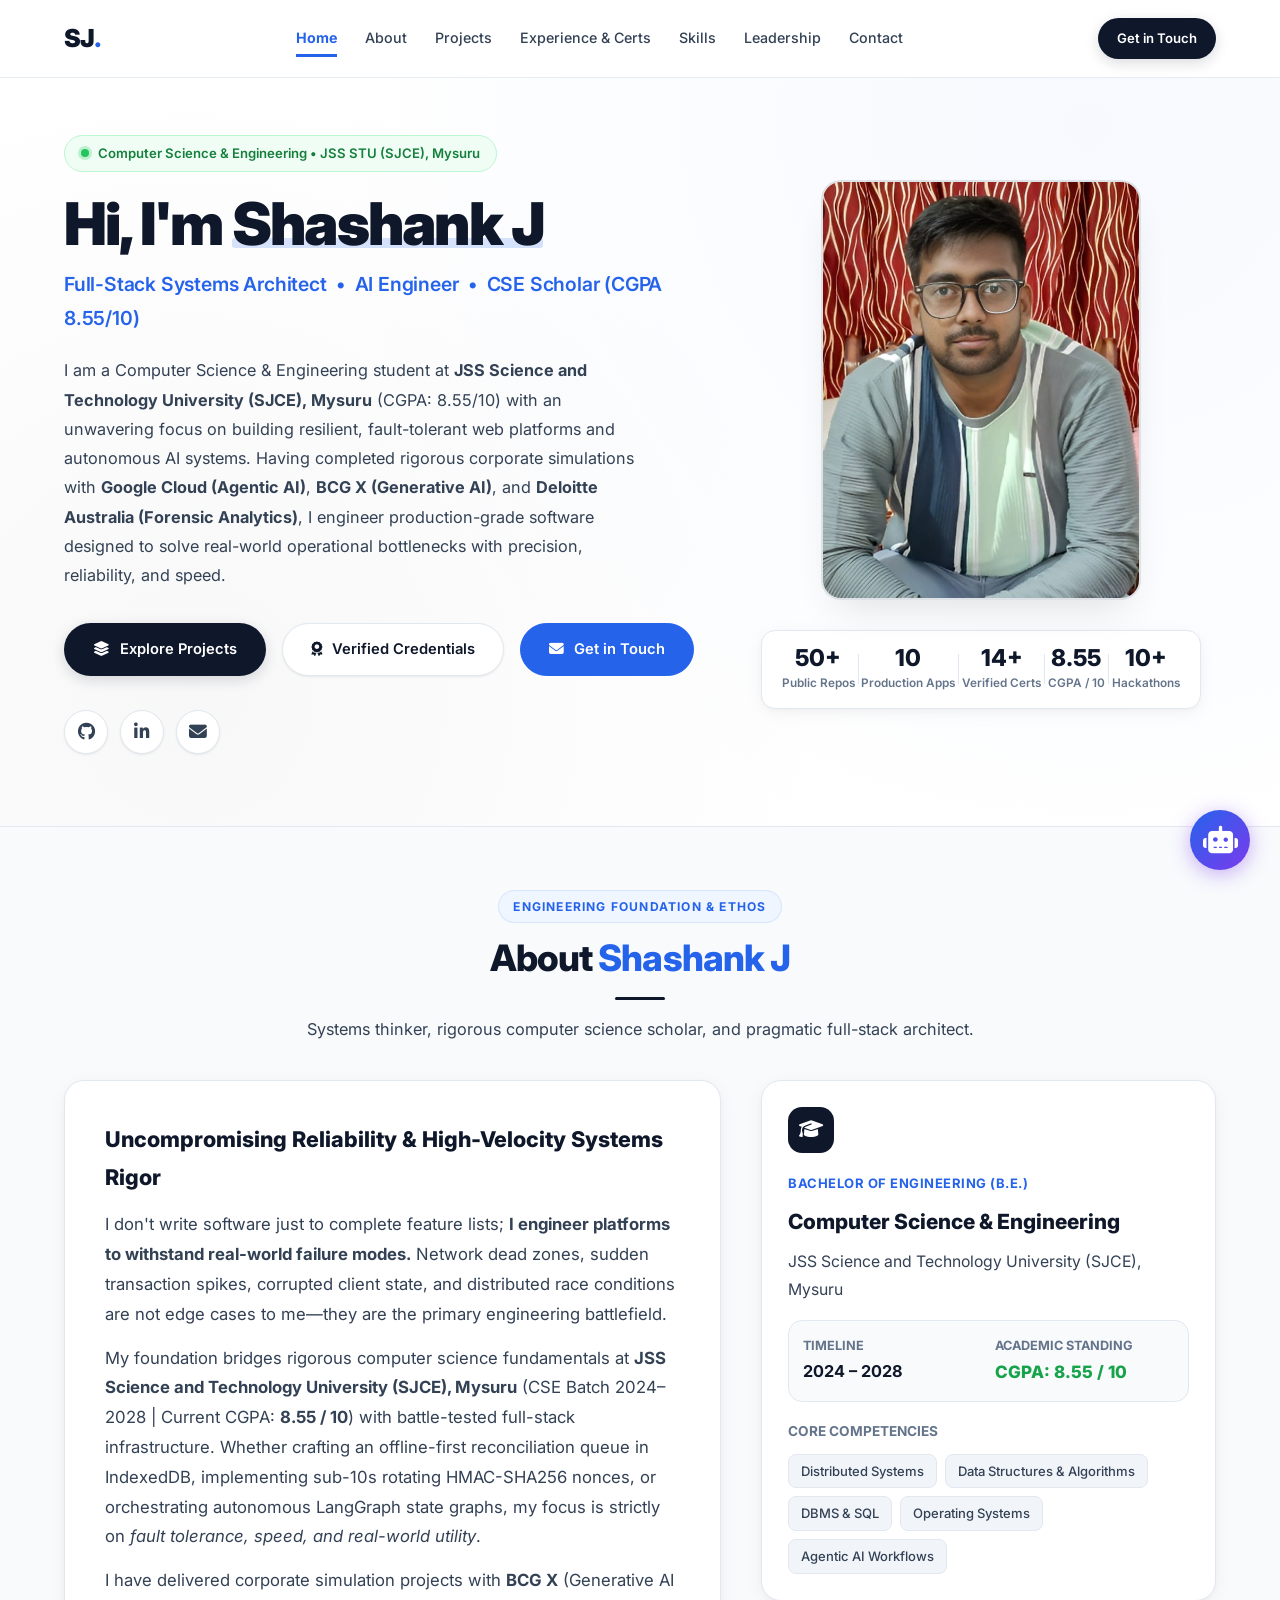
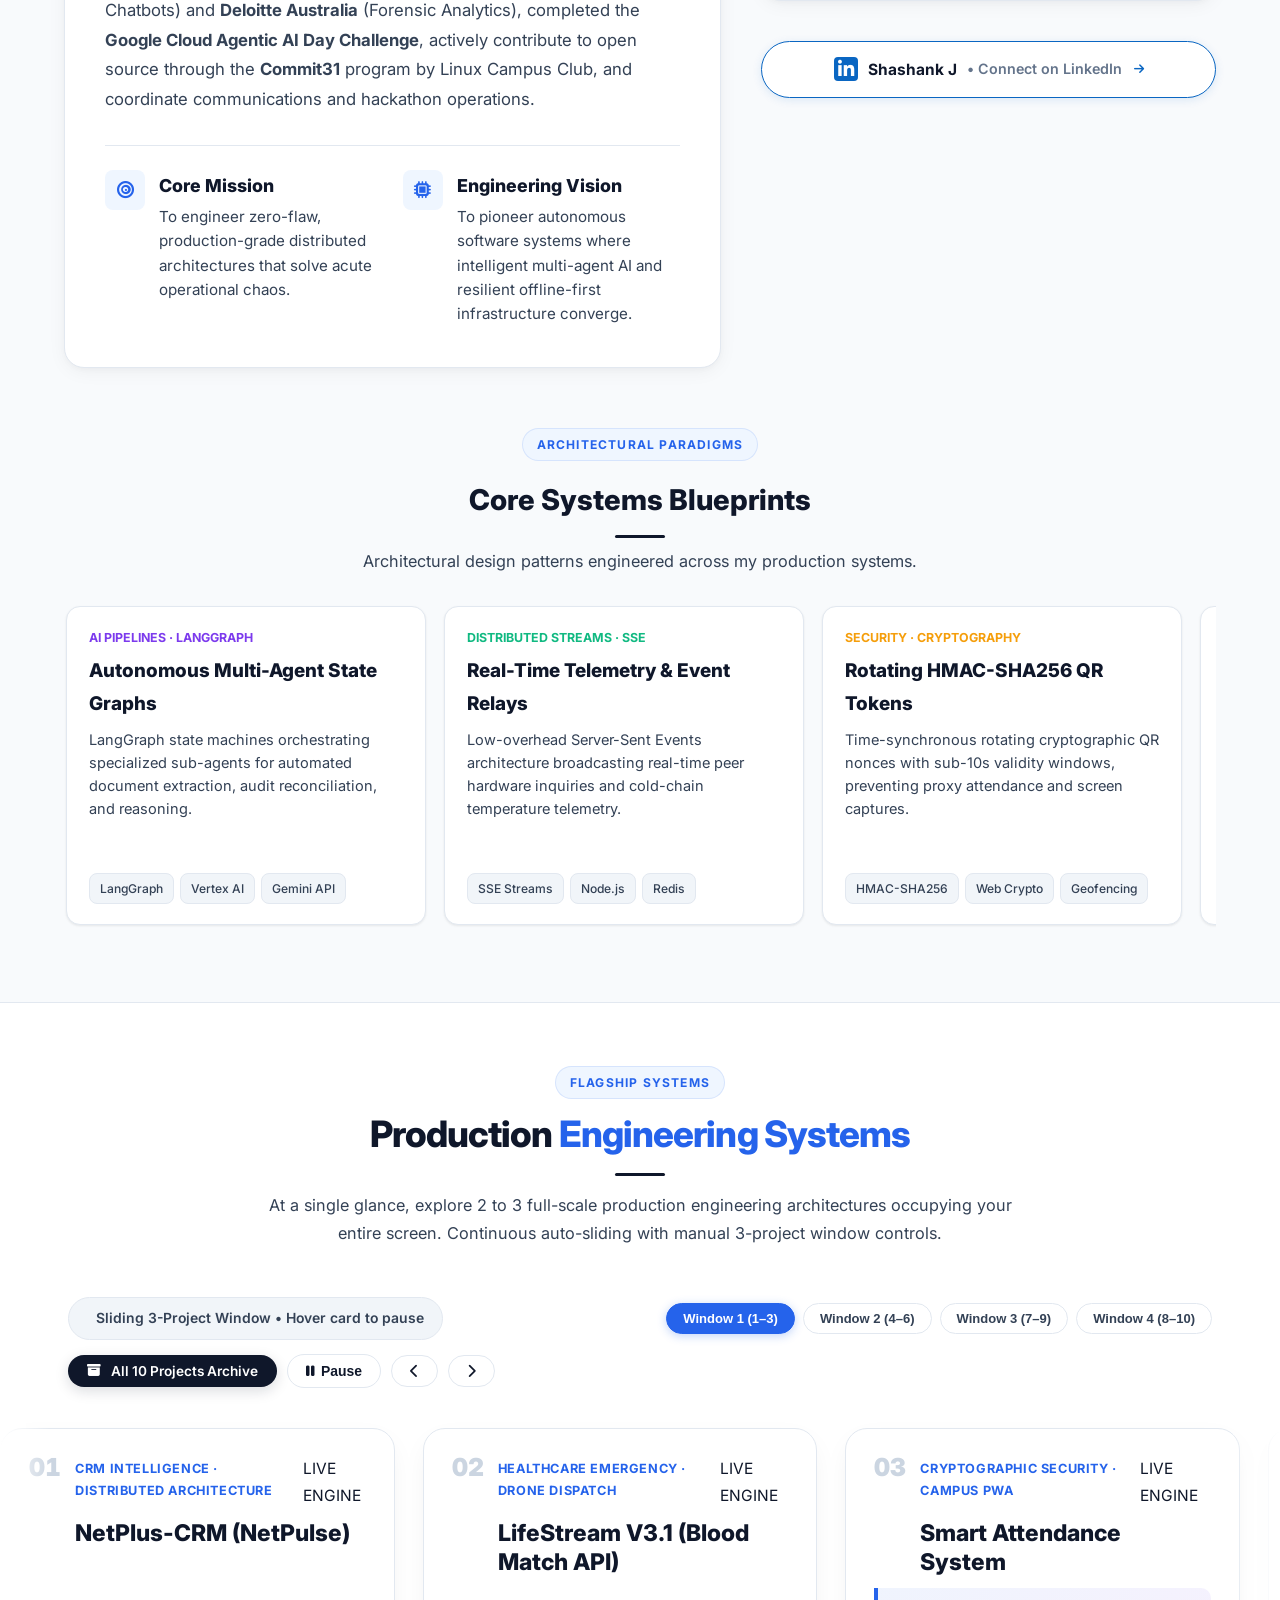
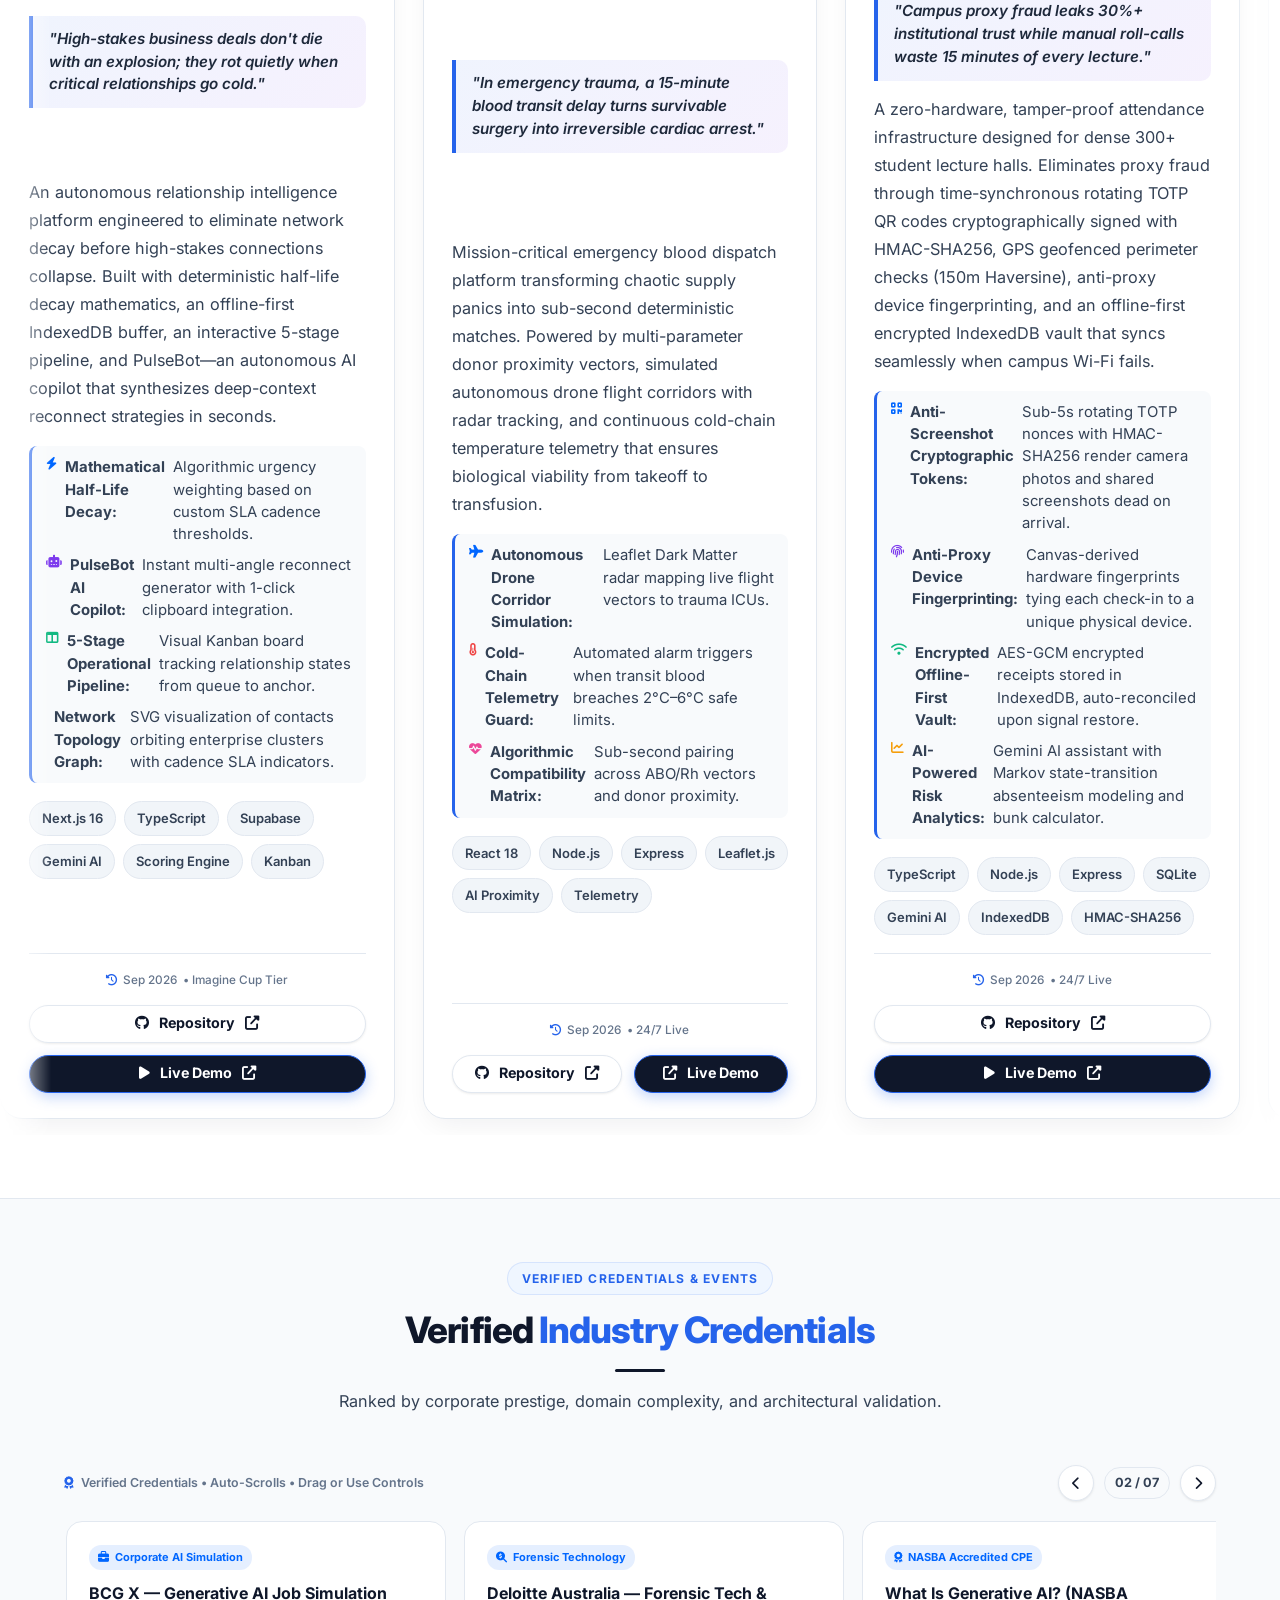
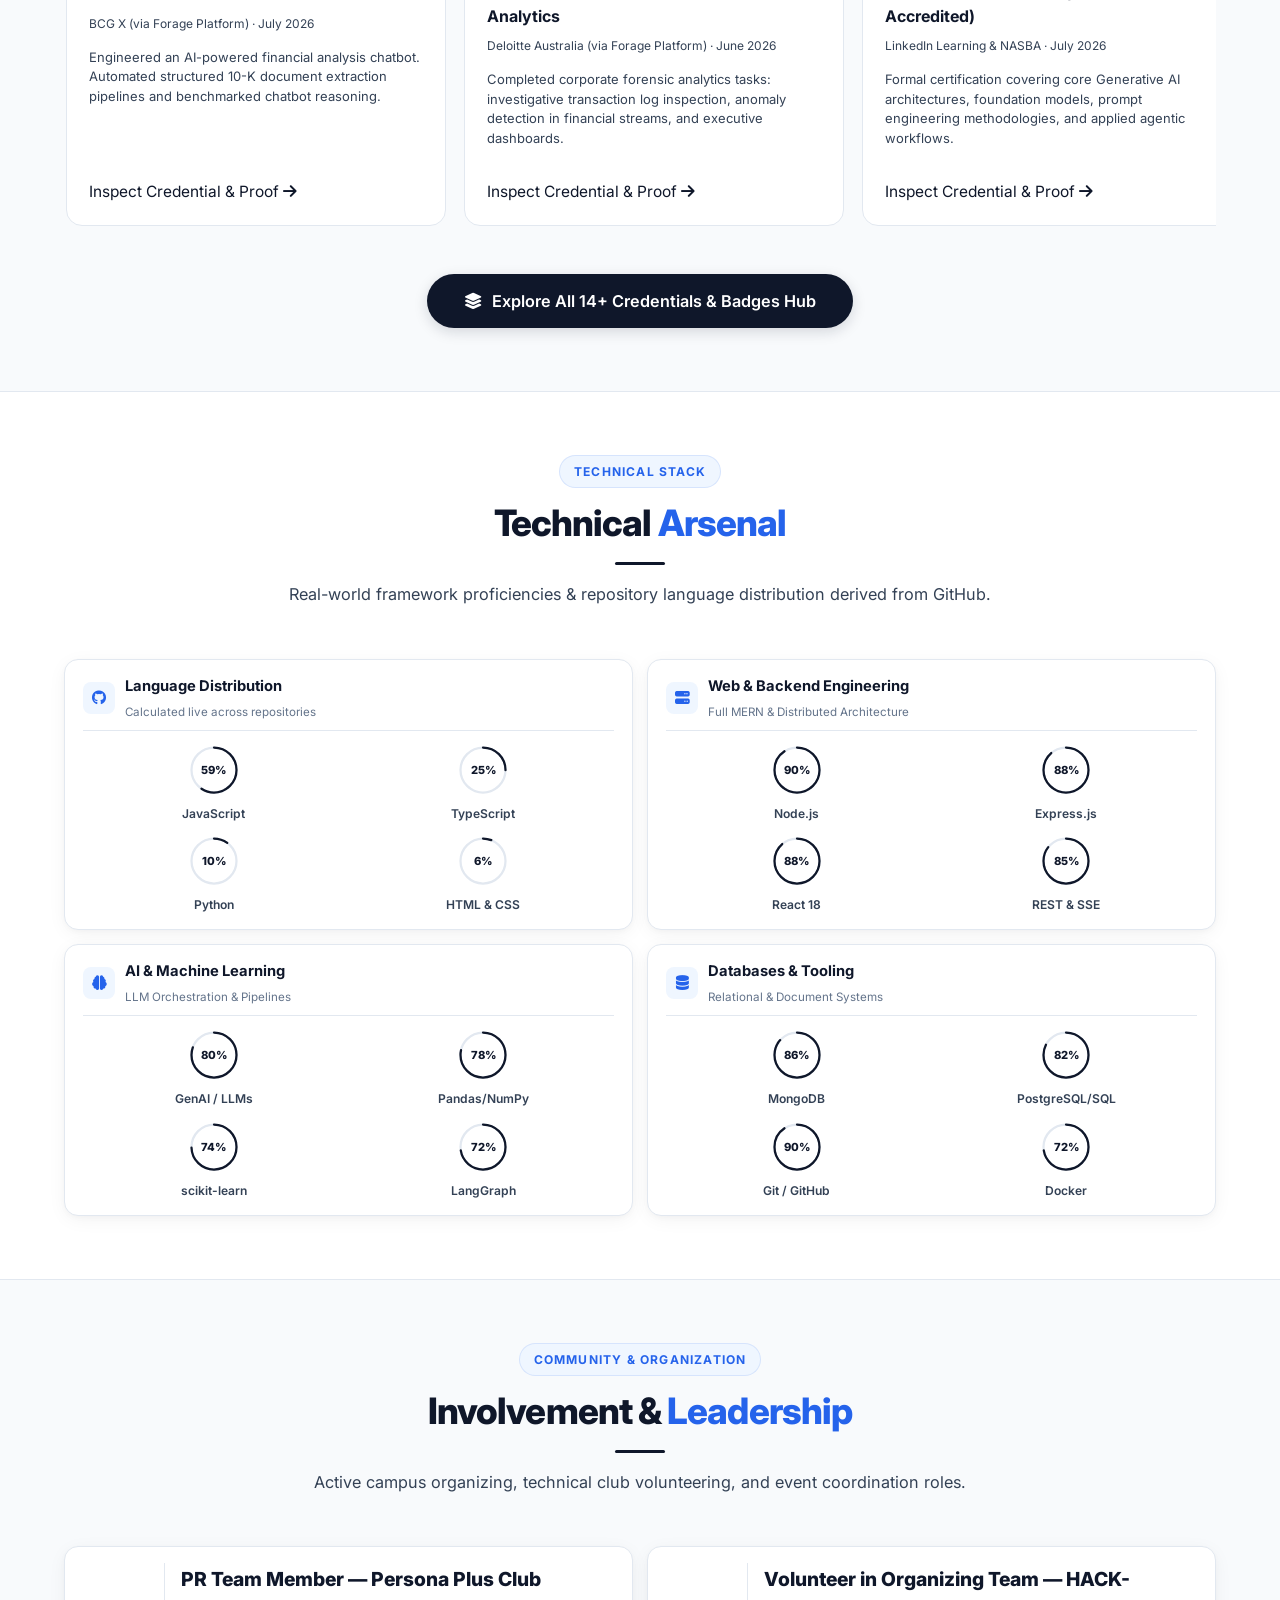
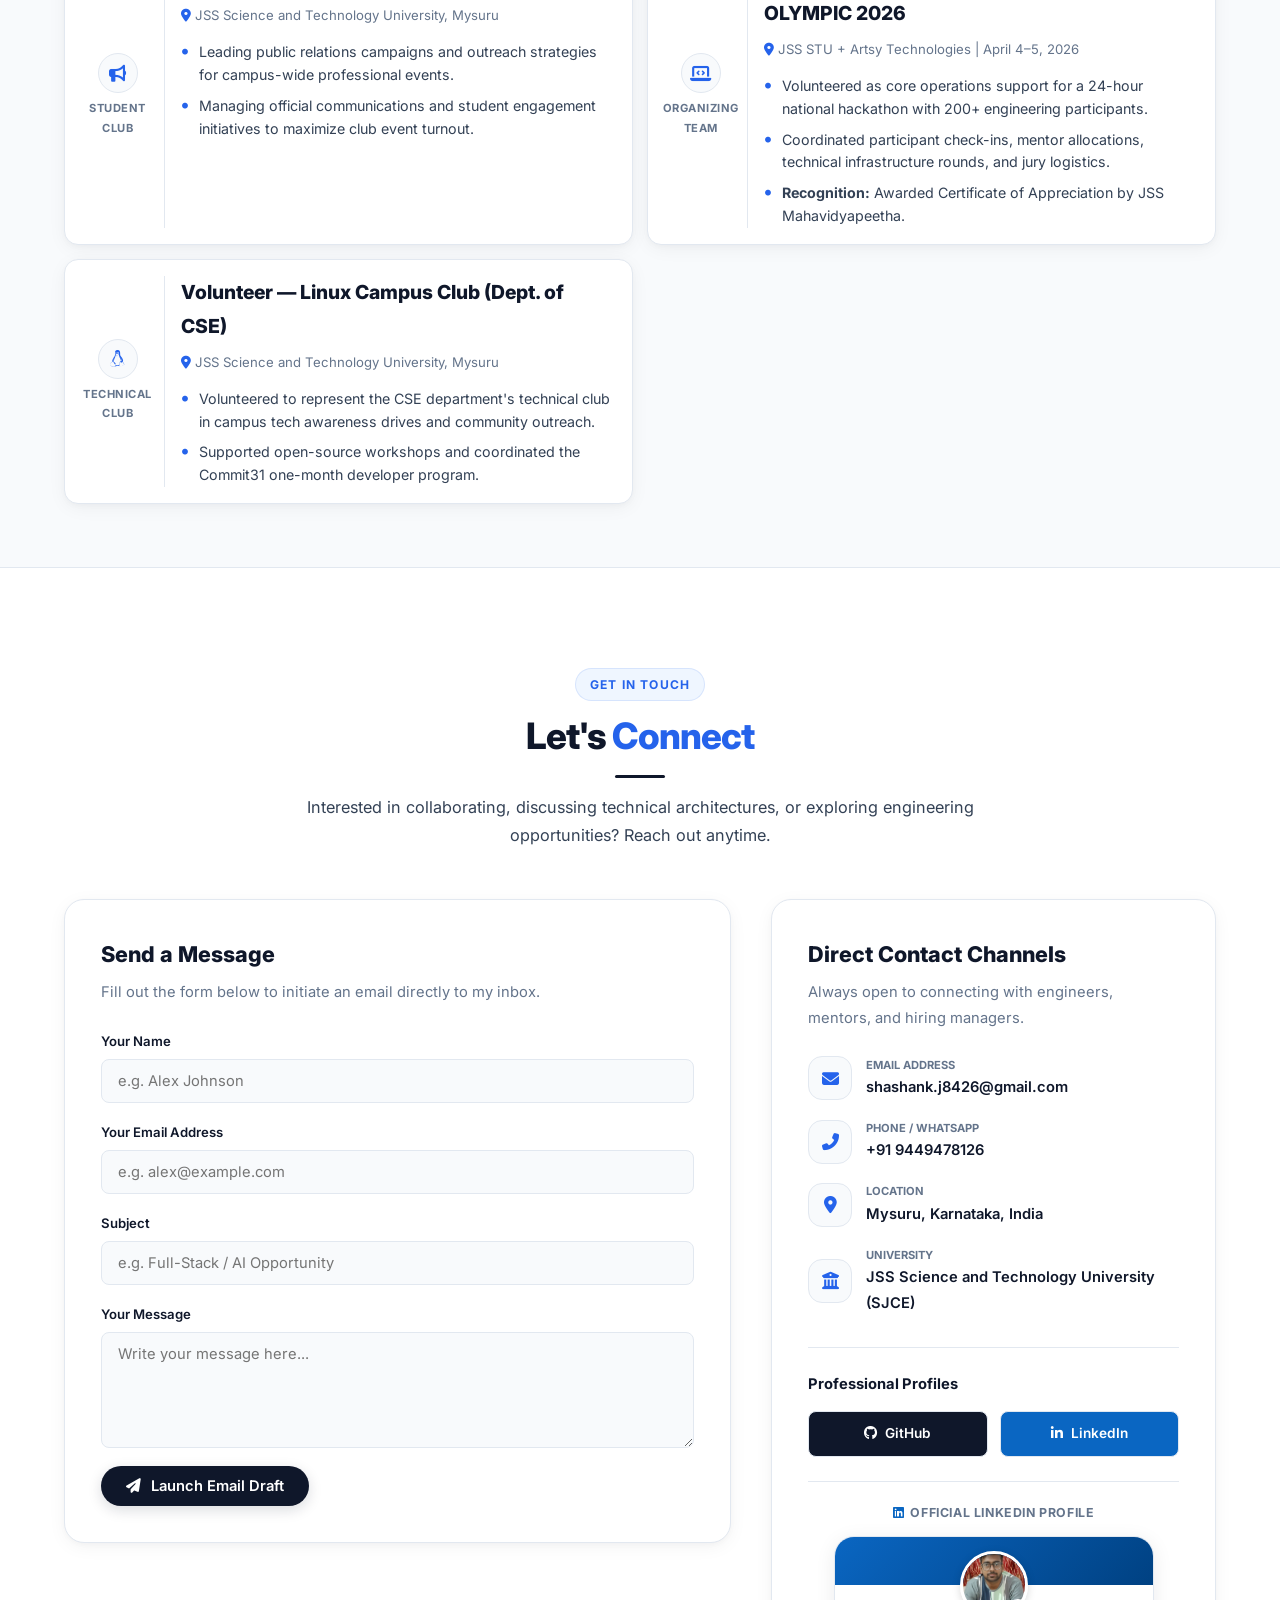
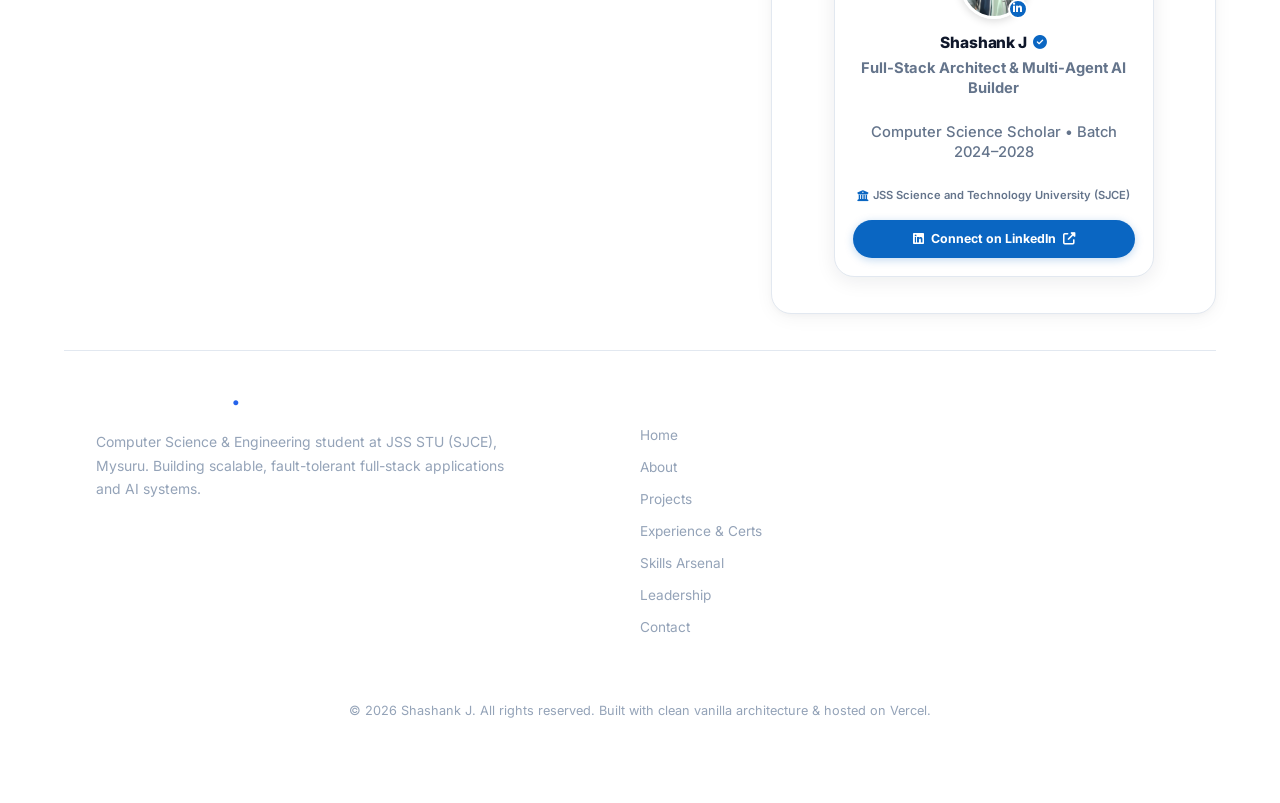
==== commit 18eaa3cd: "fix(portfolio): remove fabricated claims from 6 project cards Cards updated based on README audit gr" ====
--- a/index.html
+++ b/index.html
@@ -398,13 +398,13 @@
                 <div class="highlight-item"><i class="fas fa-bolt" style="color: #0066ff;"></i> <strong>Mathematical Half-Life Decay:</strong> Algorithmic urgency weighting based on custom SLA cadence thresholds.</div>
                 <div class="highlight-item"><i class="fas fa-robot" style="color: #7c3aed;"></i> <strong>PulseBot AI Copilot:</strong> Instant multi-angle reconnect generator with 1-click clipboard integration.</div>
                 <div class="highlight-item"><i class="fas fa-columns" style="color: #10b981;"></i> <strong>5-Stage Operational Pipeline:</strong> Visual Kanban board tracking relationship states from queue to anchor.</div>
-                <div class="highlight-item"><i class="fas fa-shield-alt" style="color: #f59e0b;"></i> <strong>Instant Judge Sandbox:</strong> 25 pre-seeded Silicon Valley leaders for immediate live evaluation.</div>
+                <div class="highlight-item"><i class="fas fa-chart-network" style="color: #f59e0b;"></i> <strong>Network Topology Graph:</strong> SVG visualization of contacts orbiting enterprise clusters with cadence SLA indicators.</div>
               </div>
               <div class="project-tech-tags">
                 <span class="tech-tag">Next.js 16</span>
                 <span class="tech-tag">TypeScript</span>
                 <span class="tech-tag">Supabase</span>
-                <span class="tech-tag">Edge Runtime</span>
+                <span class="tech-tag">Gemini AI</span>
                 <span class="tech-tag">Scoring Engine</span>
                 <span class="tech-tag">Kanban</span>
               </div>
@@ -489,19 +489,20 @@
             </div>
             <div class="project-card-body">
               <p class="project-desc">
-                A zero-hardware, tamper-proof attendance infrastructure designed for dense 300+ student lecture halls. Eliminates proxy fraud through time-synchronous rotating HMAC-SHA256 QR nonces refreshing every 10 seconds, dual-layer GPS geofenced perimeter checks, and an offline-first IndexedDB buffer that syncs seamlessly when campus Wi-Fi fails.
+                A zero-hardware, tamper-proof attendance infrastructure designed for dense 300+ student lecture halls. Eliminates proxy fraud through time-synchronous rotating TOTP QR codes cryptographically signed with HMAC-SHA256, GPS geofenced perimeter checks (150m Haversine), anti-proxy device fingerprinting, and an offline-first encrypted IndexedDB vault that syncs seamlessly when campus Wi-Fi fails.
               </p>
               <div class="project-highlights">
-                <div class="highlight-item"><i class="fas fa-qrcode" style="color: #0066ff;"></i> <strong>Anti-Screenshot Cryptographic Tokens:</strong> Sub-10s rolling nonces render camera photos and shared screenshots dead on arrival.</div>
-                <div class="highlight-item"><i class="fas fa-wifi" style="color: #10b981;"></i> <strong>100% Offline-First Architecture:</strong> Students sign roll-call underground; automatically reconciles with backend upon signal restore.</div>
-                <div class="highlight-item"><i class="fas fa-chart-line" style="color: #f59e0b;"></i> <strong>Zero-Latency Faculty Suite:</strong> Instant roll-call heatmaps, anomaly detection, and 1-click forensic Excel exports.</div>
+                <div class="highlight-item"><i class="fas fa-qrcode" style="color: #0066ff;"></i> <strong>Anti-Screenshot Cryptographic Tokens:</strong> Sub-5s rotating TOTP nonces with HMAC-SHA256 render camera photos and shared screenshots dead on arrival.</div>
+                <div class="highlight-item"><i class="fas fa-fingerprint" style="color: #7c3aed;"></i> <strong>Anti-Proxy Device Fingerprinting:</strong> Canvas-derived hardware fingerprints tying each check-in to a unique physical device.</div>
+                <div class="highlight-item"><i class="fas fa-wifi" style="color: #10b981;"></i> <strong>Encrypted Offline-First Vault:</strong> AES-GCM encrypted receipts stored in IndexedDB, auto-reconciled upon signal restore.</div>
+                <div class="highlight-item"><i class="fas fa-chart-line" style="color: #f59e0b;"></i> <strong>AI-Powered Risk Analytics:</strong> Gemini AI assistant with Markov state-transition absenteeism modeling and bunk calculator.</div>
               </div>
               <div class="project-tech-tags">
                 <span class="tech-tag">TypeScript</span>
                 <span class="tech-tag">Node.js</span>
                 <span class="tech-tag">Express</span>
-                <span class="tech-tag">MongoDB</span>
-                <span class="tech-tag">PWA</span>
+                <span class="tech-tag">SQLite</span>
+                <span class="tech-tag">Gemini AI</span>
                 <span class="tech-tag">IndexedDB</span>
                 <span class="tech-tag">HMAC-SHA256</span>
               </div>
@@ -541,17 +542,18 @@
                 Automated interview scheduling and slot arbitration engine eliminating simultaneous company interview clashes for university placement cells. Employs bipartite graph matching, recursive slot backtracking, and priority conflict scoring to guarantee zero scheduling overlaps across 1,000+ candidates and dozens of recruiting firms.
               </p>
               <div class="project-highlights">
-                <div class="highlight-item"><i class="fas fa-project-diagram" style="color: #0066ff;"></i> <strong>Bipartite Graph Matching:</strong> Sub-50ms conflict resolution solving dense multi-slot overlaps.</div>
-                <div class="highlight-item"><i class="fas fa-random" style="color: #7c3aed;"></i> <strong>Constraint Backtracking:</strong> Guarantees optimal slot distribution with zero candidate abandonment.</div>
-                <div class="highlight-item"><i class="fas fa-balance-scale" style="color: #10b981;"></i> <strong>Multi-Company SLA Matrix:</strong> Fair arbitrated outcomes balancing corporate preferences.</div>
+                <div class="highlight-item"><i class="fas fa-project-diagram" style="color: #0066ff;"></i> <strong>Kuhn-Munkres Hungarian Matcher:</strong> O(V³) weighted bipartite minimum-cost matching with SHA-256 assignment tokens.</div>
+                <div class="highlight-item"><i class="fas fa-random" style="color: #7c3aed;"></i> <strong>Gale-Shapley Stable Marriage:</strong> Deferred acceptance matching students to multi-capacity company quotas with zero blocking pairs.</div>
+                <div class="highlight-item"><i class="fas fa-dice" style="color: #10b981;"></i> <strong>Monte Carlo Delay Forecaster:</strong> Box-Muller lognormal sampling simulating 95th-percentile panel overrun risk.</div>
+                <div class="highlight-item"><i class="fas fa-balance-scale" style="color: #f59e0b;"></i> <strong>Logarithmic Queue Aging:</strong> Priority scoring formula eliminating candidate waitlist stagnation with CGPA weighting.</div>
               </div>
               <div class="project-tech-tags">
                 <span class="tech-tag">Node.js</span>
                 <span class="tech-tag">Express</span>
+                <span class="tech-tag">SQLite</span>
+                <span class="tech-tag">Socket.io</span>
+                <span class="tech-tag">JWT</span>
                 <span class="tech-tag">Algorithms</span>
-                <span class="tech-tag">Graph Theory</span>
-                <span class="tech-tag">Scheduling</span>
-                <span class="tech-tag">REST API</span>
               </div>
             </div>
             <div class="project-card-footer">
@@ -575,7 +577,7 @@
               <span class="project-num">05</span>
               <div class="project-title-group" style="flex: 1;">
                 <div style="display: flex; align-items: center; justify-content: space-between; margin-bottom: 4px;">
-                  <span class="project-category">REAL-TIME WEBSOCKETS · CAREER ACCELERATOR</span>
+                  <span class="project-category">MULTI-PROVIDER AI · CAREER ACCELERATOR</span>
                   <span class="live-pulse-badge"><span class="live-pulse-dot"></span> LIVE ENGINE</span>
                 </div>
                 <h3>Phoenix Interview Prep</h3>
@@ -586,20 +588,21 @@
             </div>
             <div class="project-card-body">
               <p class="project-desc">
-                A gamified career flight simulator that converts technical interview terror into calm, reflexive mastery. Features bidirectional WebSocket mock interview battle rooms, automated STAR-format behavioral response grading, algorithmic skill tree progression, and real-world hackathon project blueprints.
+                Full-stack career accelerator and hackathon platform with multi-provider AI routing (Gemini, Groq, OpenAI), sandboxed JavaScript code execution in isolated Node.js vm contexts, two-stage RAG search with Gemini embeddings and BM25 fusion, and an interactive KCET/DCET college cutoff explorer.
               </p>
               <div class="project-highlights">
-                <div class="highlight-item"><i class="fas fa-terminal" style="color: #7c3aed;"></i> <strong>Live Peer WebSocket Battle Rooms:</strong> Synchronized coding challenges with bidirectional peer grading channels.</div>
-                <div class="highlight-item"><i class="fas fa-trophy" style="color: #f59e0b;"></i> <strong>Algorithmic Leveling Roadmap:</strong> Gamified skill progression matching candidates to verified FAANG benchmarks.</div>
-                <div class="highlight-item"><i class="fas fa-code-branch" style="color: #10b981;"></i> <strong>Hackathon Project Incubator:</strong> Curated repository of production architectural starters with validation tests.</div>
+                <div class="highlight-item"><i class="fas fa-code" style="color: #0066ff;"></i> <strong>Sandboxed Code Execution:</strong> Isolated Node.js vm contexts with CPU timeouts and restricted globals for safe evaluation.</div>
+                <div class="highlight-item"><i class="fas fa-gavel" style="color: #7c3aed;"></i> <strong>AI Judge Defense Simulator:</strong> 4-round interactive pitch defense with judge personas and rubric scoring.</div>
+                <div class="highlight-item"><i class="fas fa-search" style="color: #10b981;"></i> <strong>Two-Stage RAG Search:</strong> Gemini embeddings with cosine similarity, BM25, and reciprocal rank fusion.</div>
+                <div class="highlight-item"><i class="fas fa-code-branch" style="color: #f59e0b;"></i> <strong>Hackathon Builder Engine:</strong> AI idea generation, pitch deck generator, Devpost packager, and team synergy matrix.</div>
               </div>
               <div class="project-tech-tags">
-                <span class="tech-tag">React.js</span>
+                <span class="tech-tag">Next.js 15</span>
                 <span class="tech-tag">Node.js</span>
                 <span class="tech-tag">MongoDB</span>
                 <span class="tech-tag">Socket.io</span>
-                <span class="tech-tag">Gamification</span>
-                <span class="tech-tag">WebSockets</span>
+                <span class="tech-tag">Gemini AI</span>
+                <span class="tech-tag">Groq</span>
               </div>
             </div>
             <div class="project-card-footer">
@@ -719,7 +722,7 @@
               <span class="project-num">08</span>
               <div class="project-title-group" style="flex: 1;">
                 <div style="display: flex; align-items: center; justify-content: space-between; margin-bottom: 4px;">
-                  <span class="project-category">ENTERPRISE SAAS · DISTRIBUTED AGILE</span>
+                  <span class="project-category">DEVELOPER PRODUCTIVITY · SPRINT INTELLIGENCE</span>
                   <span class="live-pulse-badge"><span class="live-pulse-dot"></span> LIVE ENGINE</span>
                 </div>
                 <h3>DevFlow Pro</h3>
@@ -730,20 +733,21 @@
             </div>
             <div class="project-card-body">
               <p class="project-desc">
-                Full-stack TypeScript agile management engine with Socket.io real-time board synchronization, PostgreSQL relational constraints, automated sprint burndown analytics, and fine-grained role-based access control.
+                Full-stack developer productivity workspace with Monte Carlo PERT sprint simulations (2,000 iterations), cognitive flow telemetry modeling context-switch resumption debt, architecture topology corridor management, and a career job pipeline tracker with dual MongoDB and PostgreSQL persistence.
               </p>
               <div class="project-highlights">
-                <div class="highlight-item"><i class="fas fa-tasks" style="color: #0066ff;"></i> <strong>Real-Time Multi-User Kanban:</strong> Sub-20ms WebSocket delta broadcast synchronizing boards instantly.</div>
-                <div class="highlight-item"><i class="fas fa-database" style="color: #10b981;"></i> <strong>ACID Sprint Transactions:</strong> Strict PostgreSQL schema enforcing relational integrity.</div>
-                <div class="highlight-item"><i class="fas fa-chart-area" style="color: #7c3aed;"></i> <strong>Velocity Analytics:</strong> Automated cycle-time tracking, burndown projections, and blocker reports.</div>
+                <div class="highlight-item"><i class="fas fa-chart-bar" style="color: #0066ff;"></i> <strong>Monte Carlo PERT Simulations:</strong> 2,000-iteration critical-path forecasting with p50, p80, and p95 completion estimates.</div>
+                <div class="highlight-item"><i class="fas fa-brain" style="color: #7c3aed;"></i> <strong>Cognitive Flow Telemetry:</strong> Mark-Gudith context-switching debt quantification with estimated productivity costs.</div>
+                <div class="highlight-item"><i class="fas fa-project-diagram" style="color: #10b981;"></i> <strong>Architecture Topology Corridors:</strong> Simulated service corridors (gRPC, WebSocket, Kafka, mTLS) with latency and SLA tracking.</div>
+                <div class="highlight-item"><i class="fas fa-fingerprint" style="color: #f59e0b;"></i> <strong>SHA-256 Sprint Passport:</strong> Cryptographic hash verification of committed task sets for audit integrity.</div>
               </div>
               <div class="project-tech-tags">
+                <span class="tech-tag">React 19</span>
                 <span class="tech-tag">TypeScript</span>
-                <span class="tech-tag">Node.js</span>
+                <span class="tech-tag">MongoDB</span>
                 <span class="tech-tag">PostgreSQL</span>
+                <span class="tech-tag">Redis</span>
                 <span class="tech-tag">Socket.io</span>
-                <span class="tech-tag">Tailwind CSS</span>
-                <span class="tech-tag">Redis</span>
               </div>
             </div>
             <div class="project-card-footer">
@@ -767,7 +771,7 @@
               <span class="project-num">09</span>
               <div class="project-title-group" style="flex: 1;">
                 <div style="display: flex; align-items: center; justify-content: space-between; margin-bottom: 4px;">
-                  <span class="project-category">VISUAL AI STUDIO · LANGGRAPH &amp; 3D CAD</span>
+                  <span class="project-category">VISUAL AI STUDIO · LANGGRAPH RESILIENCE ANALYSIS</span>
                   <span class="live-pulse-badge"><span class="live-pulse-dot"></span> LIVE ENGINE</span>
                 </div>
                 <h3>ArchitectAI Studio</h3>
@@ -778,21 +782,21 @@
             </div>
             <div class="project-card-body">
               <p class="project-desc">
-                Visual node canvas compiling multi-agent state graphs using LangGraph and Google Gemini API with in-browser WASM SQL validation, real-time 3D CAD blueprint synthesis, and one-click Docker sandbox containerization.
+                Visual node canvas compiling multi-agent state graphs using LangGraph and Google Gemini 2.5 Flash with a 3-panel reactive workspace, DFS cycle detection for deadlock discovery, single-point-of-failure analysis, percolation blast-radius simulation, and in-browser SQLite WASM validation via sql.js.
               </p>
               <div class="project-highlights">
                 <div class="highlight-item"><i class="fas fa-project-diagram" style="color: #0066ff;"></i> <strong>LangGraph State Compilation:</strong> Compiles visual node topologies into executable agent pipelines.</div>
                 <div class="highlight-item"><i class="fas fa-microchip" style="color: #7c3aed;"></i> <strong>In-Browser WASM Sandbox:</strong> Sub-millisecond SQL and AST syntax verification with zero cloud latency.</div>
-                <div class="highlight-item"><i class="fas fa-cubes" style="color: #10b981;"></i> <strong>Three.js 3D CAD Synthesis:</strong> Generates interactive spatial models directly from textual architectural prompts.</div>
-                <div class="highlight-item"><i class="fas fa-server" style="color: #f59e0b;"></i> <strong>One-Click Manifest Export:</strong> Automated translation to production Docker Compose and Kubernetes manifests.</div>
+                <div class="highlight-item"><i class="fas fa-search-location" style="color: #10b981;"></i> <strong>DFS Cycle &amp; SPOF Detection:</strong> Graph-theoretic deadlock discovery with percolation blast-radius cascading failure simulation.</div>
+                <div class="highlight-item"><i class="fas fa-server" style="color: #f59e0b;"></i> <strong>Dynamic Mock Server:</strong> Faker-powered runtime endpoint generation with Opossum circuit-breaker fault injection.</div>
               </div>
               <div class="project-tech-tags">
                 <span class="tech-tag">React 19</span>
                 <span class="tech-tag">LangGraph</span>
-                <span class="tech-tag">Three.js</span>
+                <span class="tech-tag">Express 5</span>
                 <span class="tech-tag">WebAssembly</span>
                 <span class="tech-tag">Gemini API</span>
-                <span class="tech-tag">Docker</span>
+                <span class="tech-tag">sql.js</span>
               </div>
             </div>
             <div class="project-card-footer">
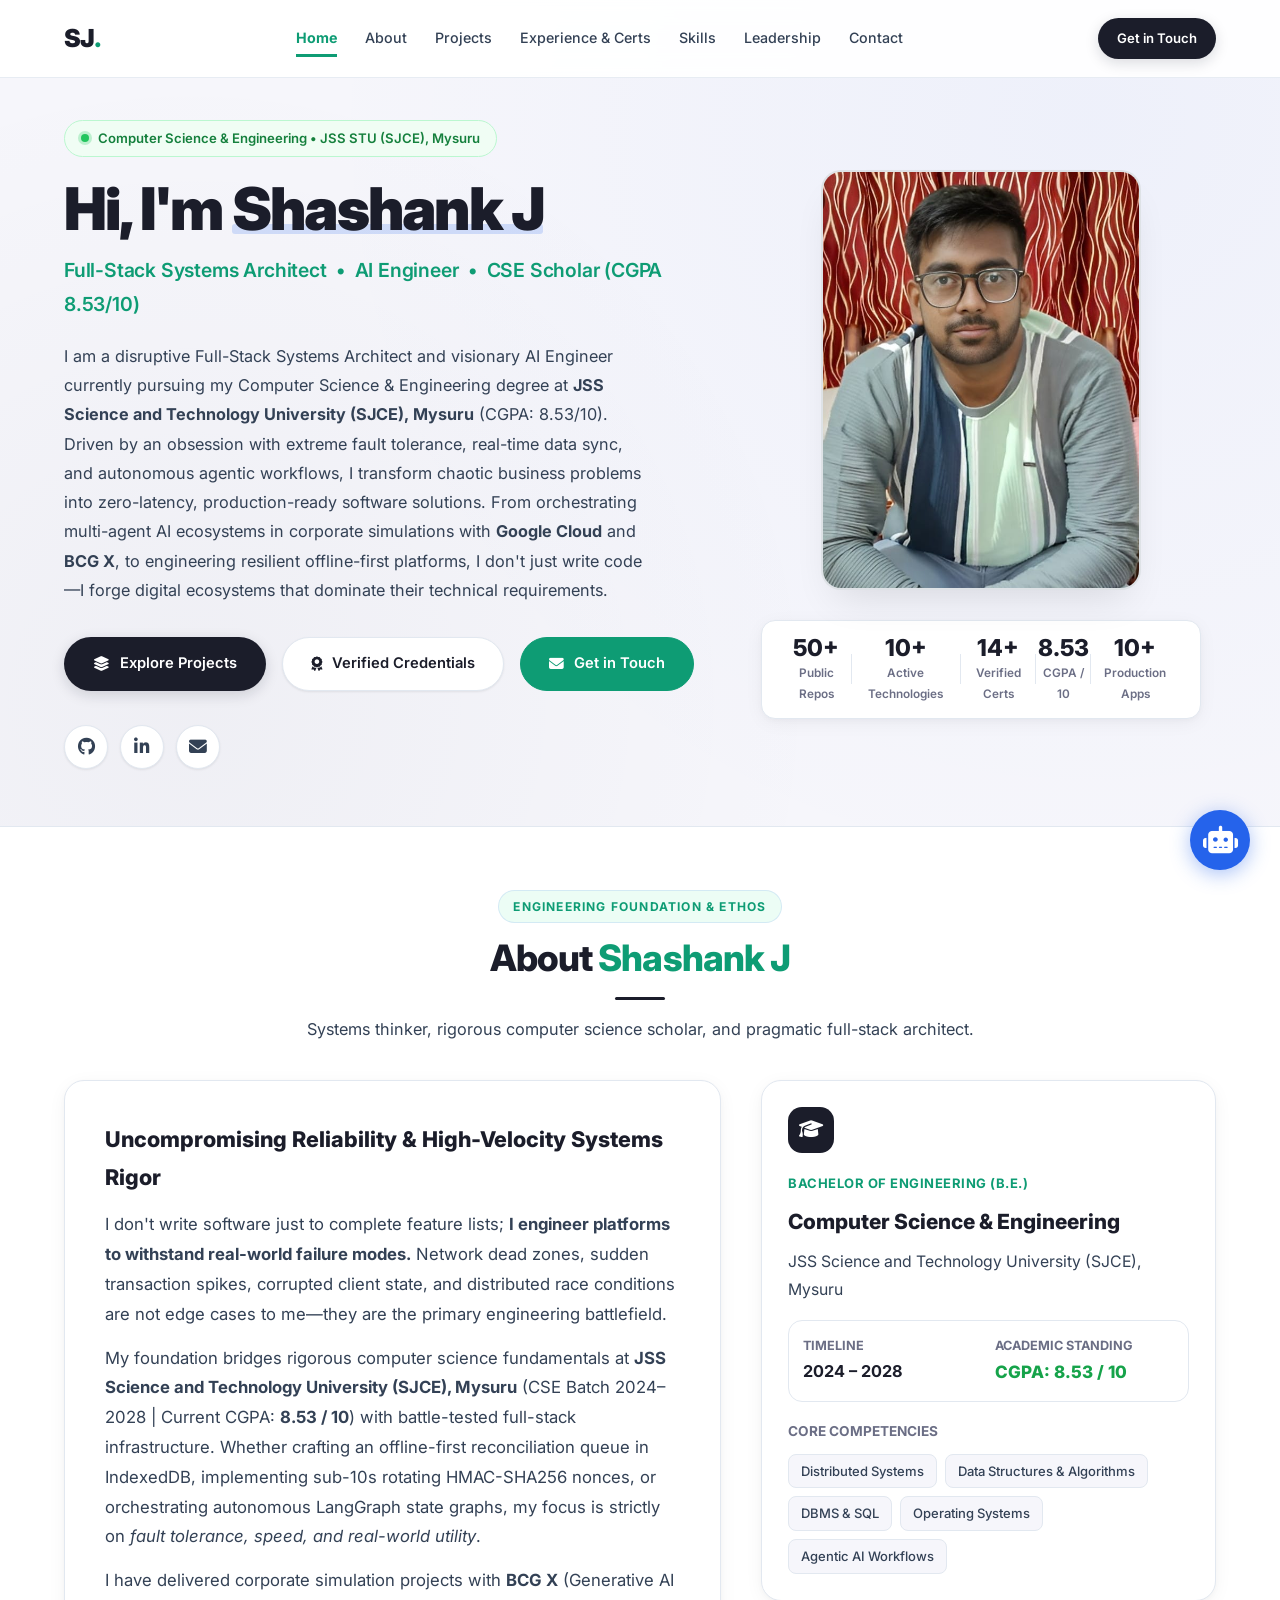
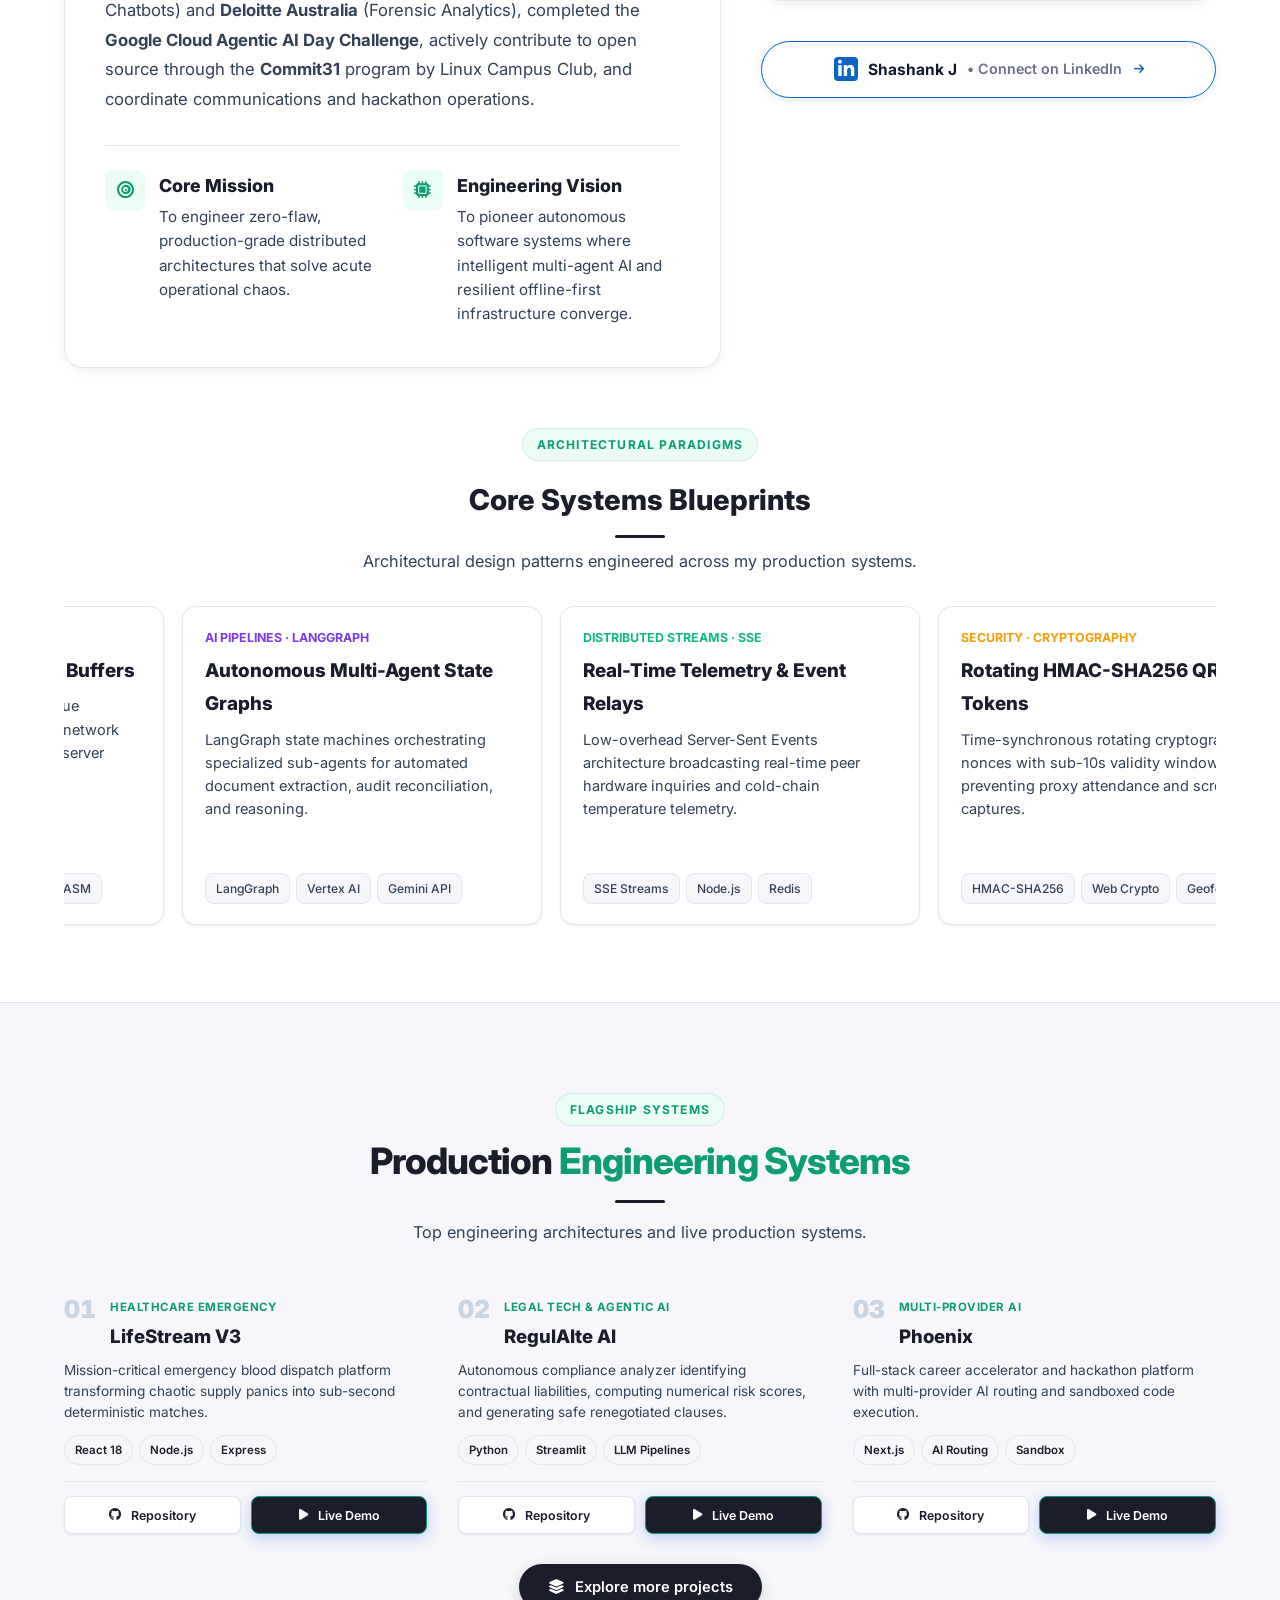
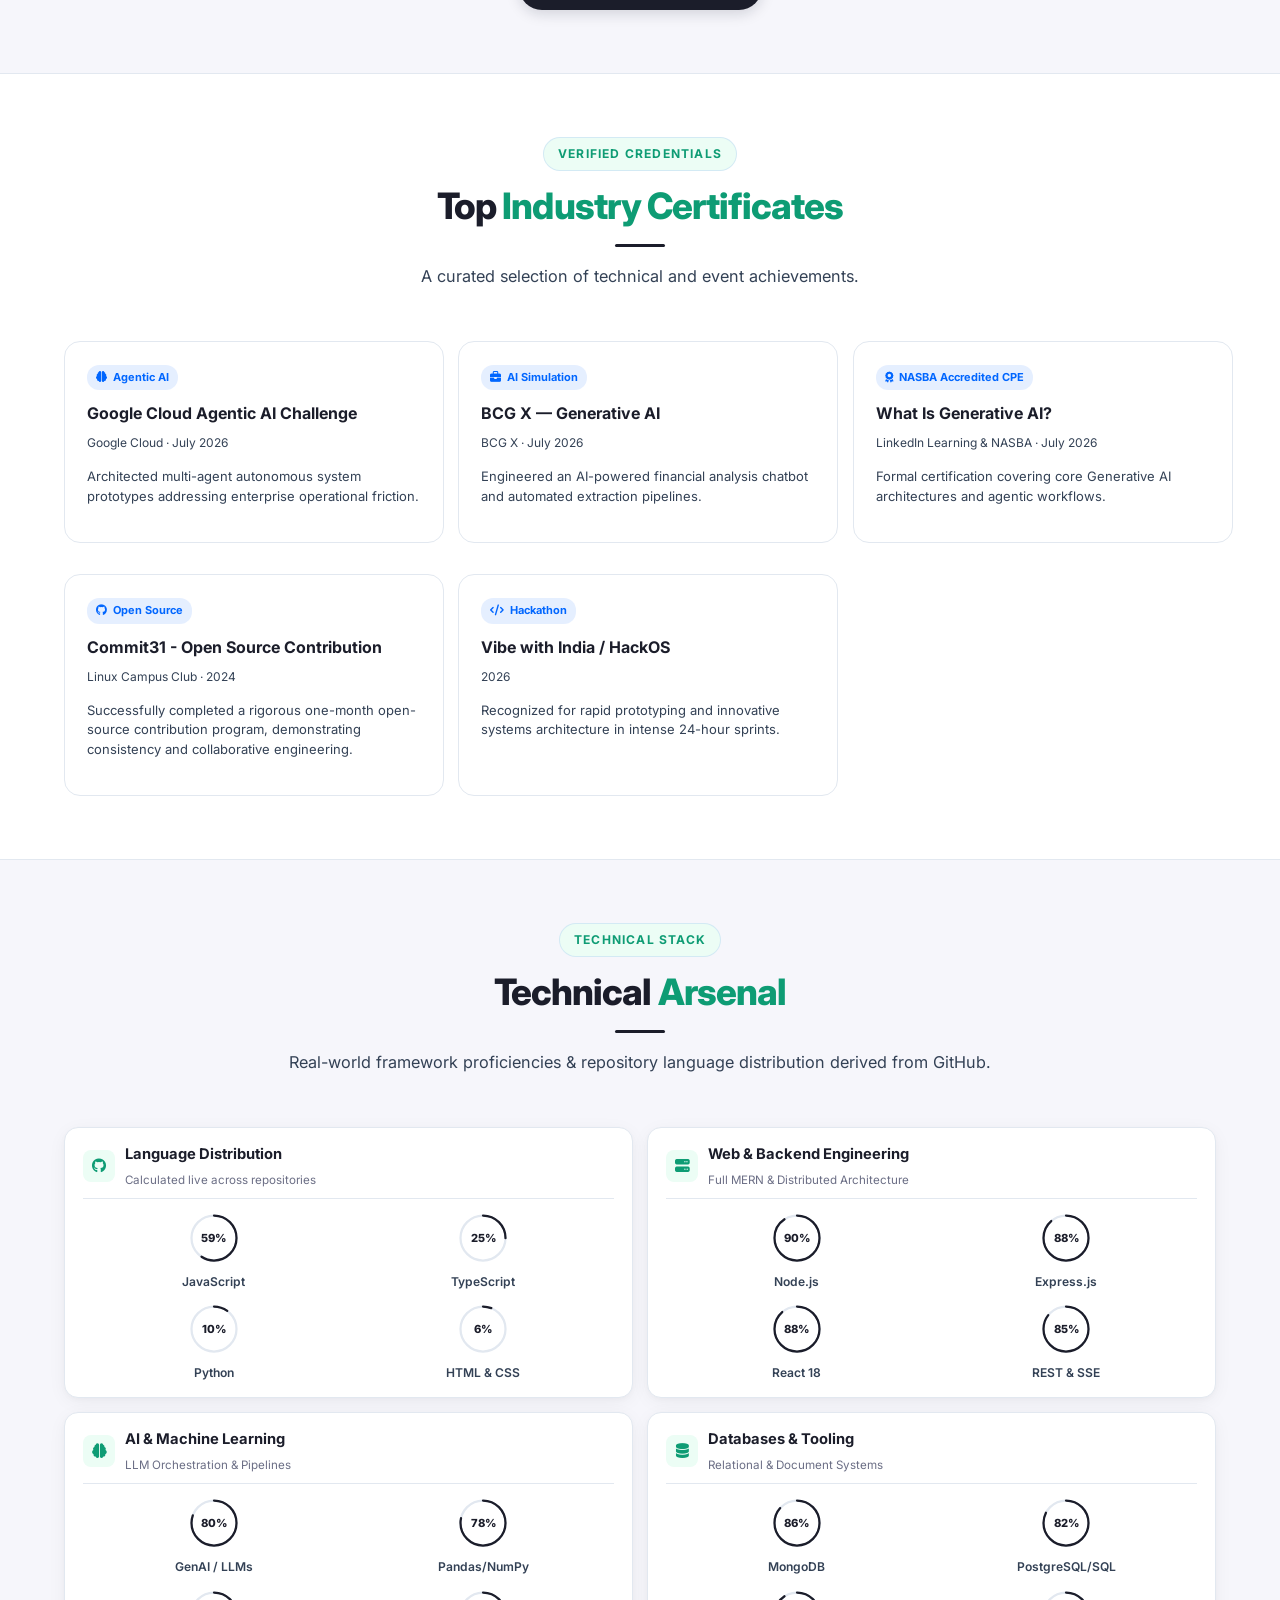
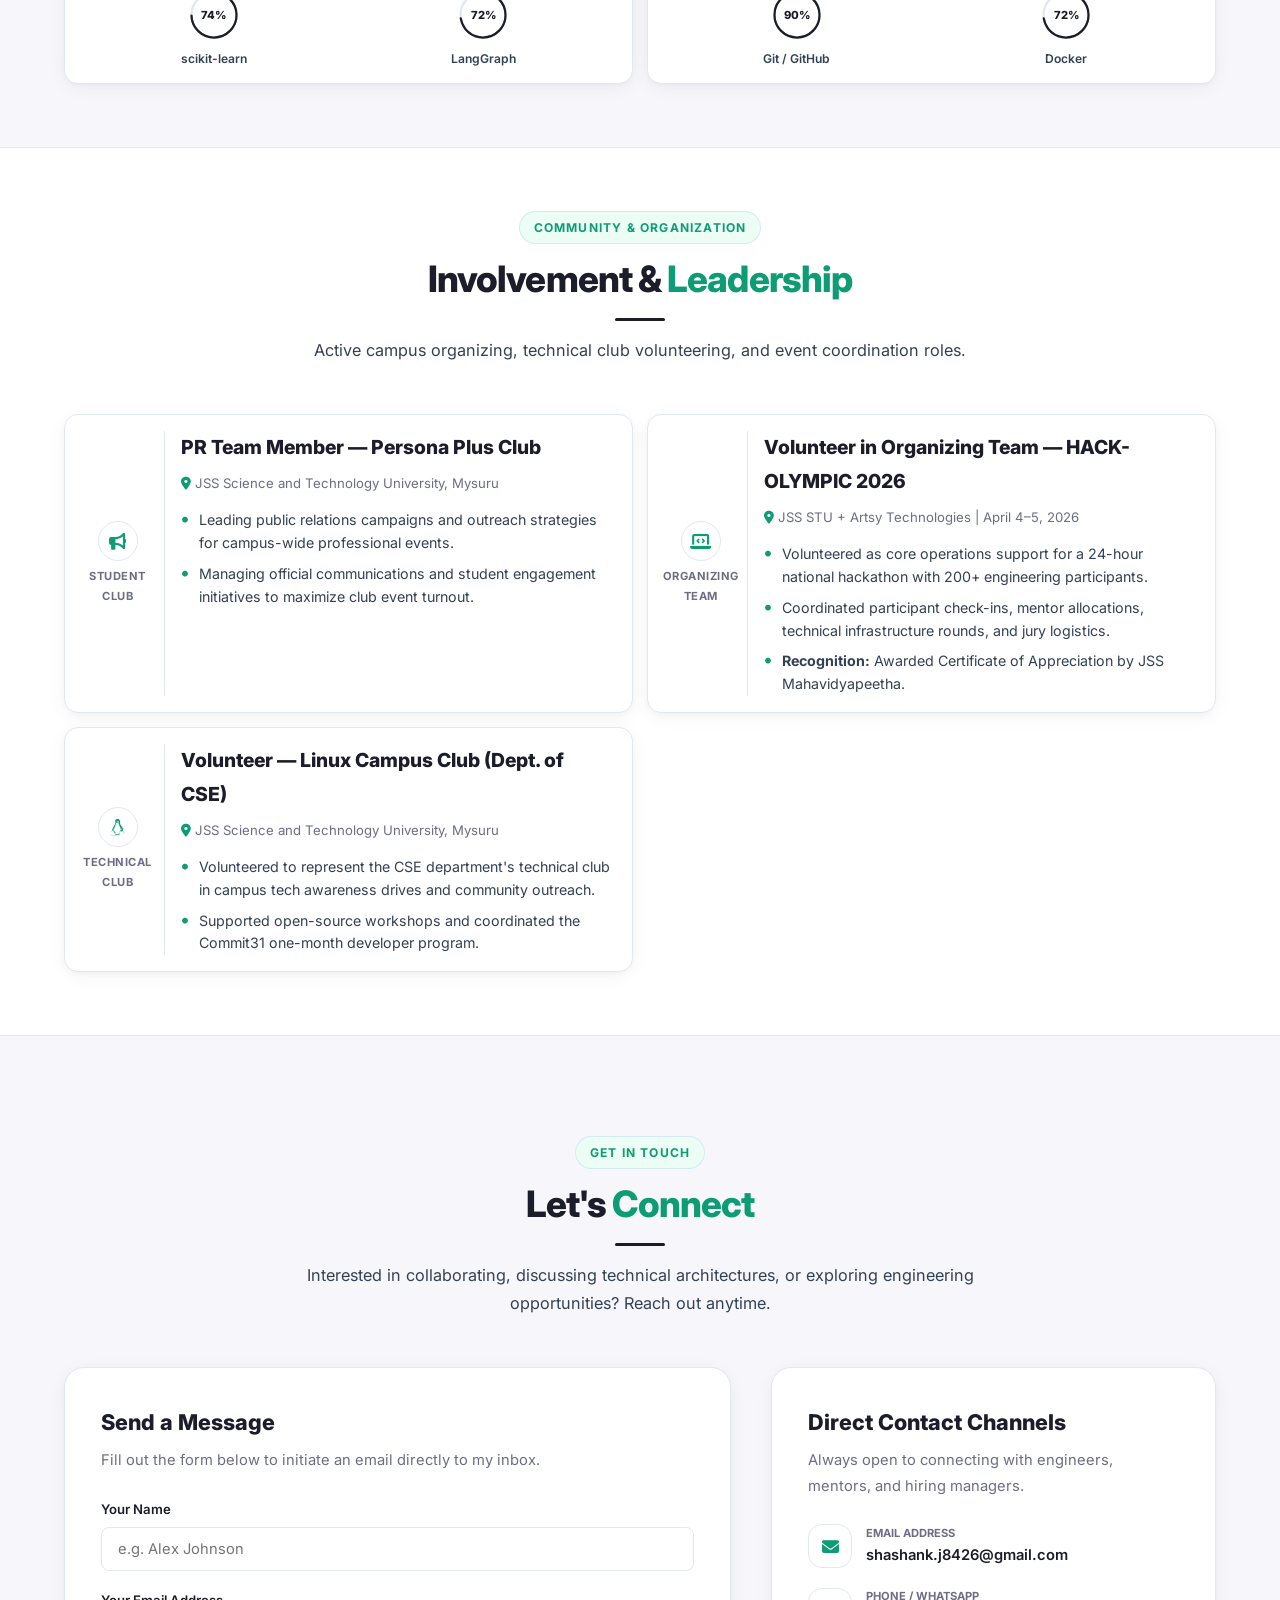
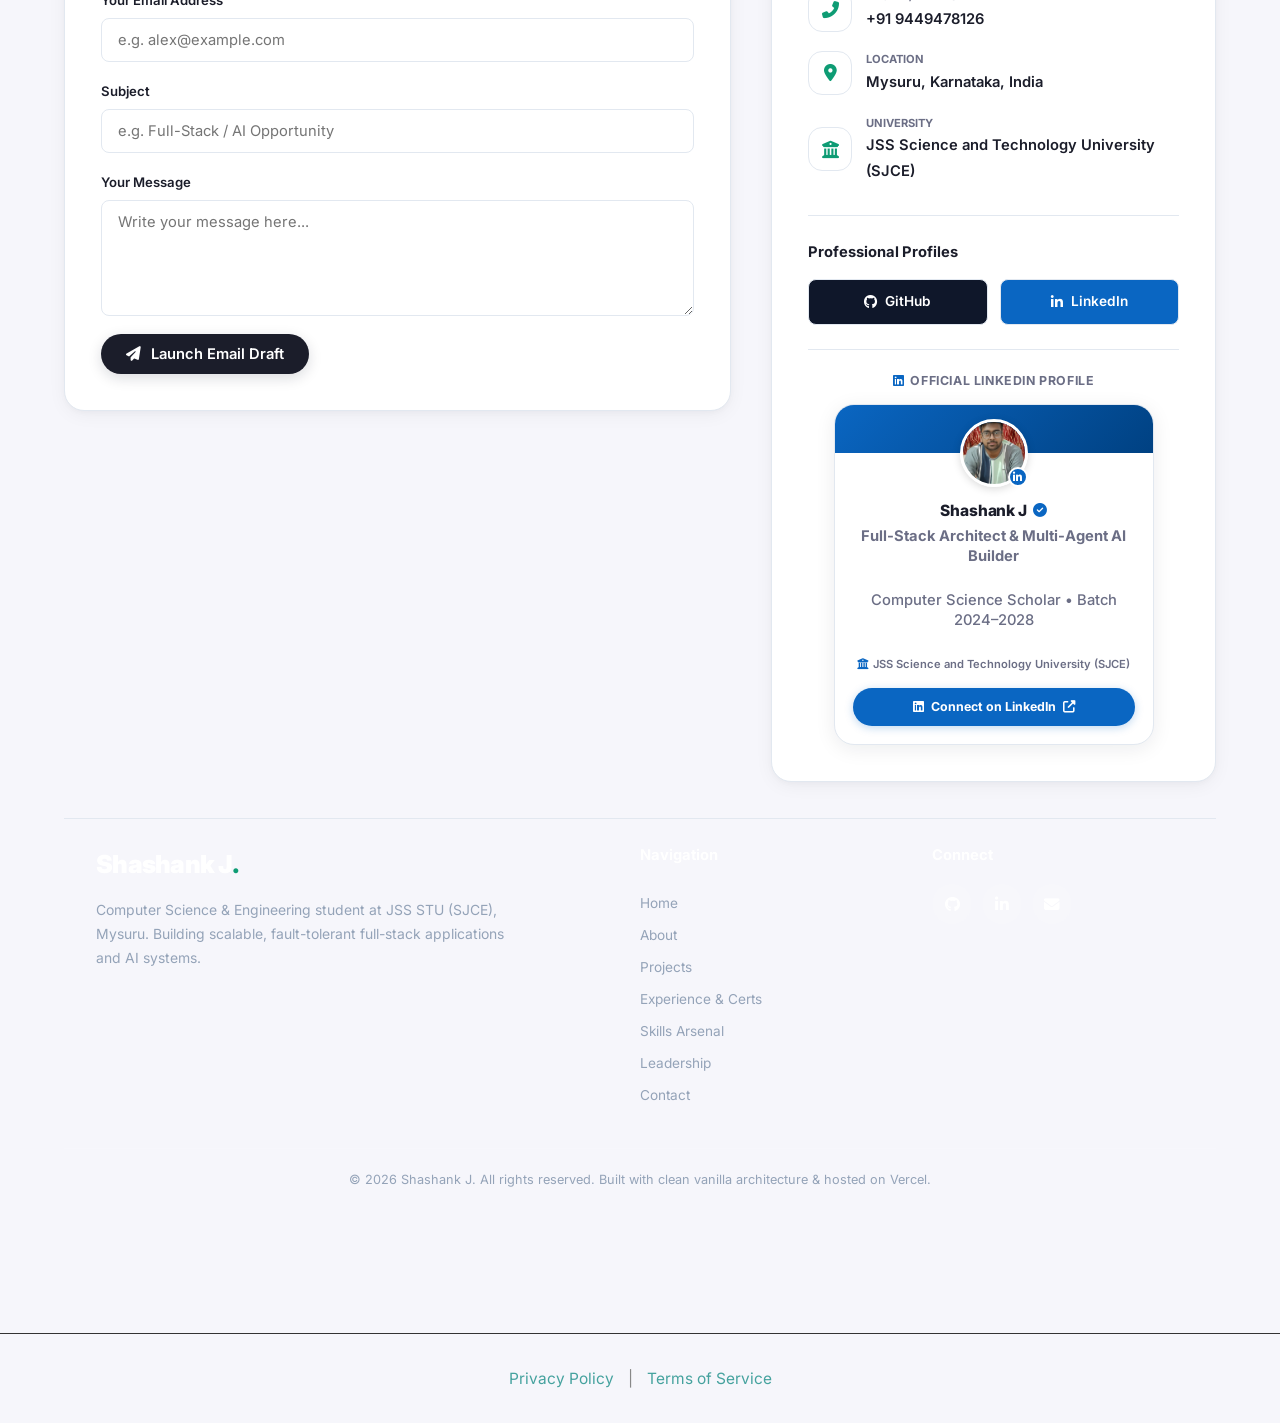
==== commit ca21cfe7: "chore: pre-launch polish and SEO compliance" ====
--- a/index.html
+++ b/index.html
@@ -84,10 +84,10 @@
               Hi, I'm <span class="text-highlight">Shashank J</span>
             </h1>
             <p class="hero-tagline reveal-up">
-              Full-Stack Systems Architect &nbsp;•&nbsp; AI Engineer &nbsp;•&nbsp; CSE Scholar (CGPA 8.55/10)
+              Full-Stack Systems Architect &nbsp;•&nbsp; AI Engineer &nbsp;•&nbsp; CSE Scholar (CGPA 8.53/10)
             </p>
             <p class="hero-intro reveal-up">
-              I am a Computer Science &amp; Engineering student at <strong>JSS Science and Technology University (SJCE), Mysuru</strong> (CGPA: 8.55/10) with an unwavering focus on building resilient, fault-tolerant web platforms and autonomous AI systems. Having completed rigorous corporate simulations with <strong>Google Cloud (Agentic AI)</strong>, <strong>BCG X (Generative AI)</strong>, and <strong>Deloitte Australia (Forensic Analytics)</strong>, I engineer production-grade software designed to solve real-world operational bottlenecks with precision, reliability, and speed.
+              I am a disruptive Full-Stack Systems Architect and visionary AI Engineer currently pursuing my Computer Science &amp; Engineering degree at <strong>JSS Science and Technology University (SJCE), Mysuru</strong> (CGPA: 8.53/10). Driven by an obsession with extreme fault tolerance, real-time data sync, and autonomous agentic workflows, I transform chaotic business problems into zero-latency, production-ready software solutions. From orchestrating multi-agent AI ecosystems in corporate simulations with <strong>Google Cloud</strong> and <strong>BCG X</strong>, to engineering resilient offline-first platforms, I don't just write code—I forge digital ecosystems that dominate their technical requirements.
             </p>
             <div class="hero-cta reveal-up">
               <a href="#projects" class="btn btn-dark">
@@ -129,8 +129,8 @@
               </div>
               <div class="stat-divider"></div>
               <div class="stat-item">
-                <span class="stat-number hero-stat-num" data-target="10">10</span>
-                <span class="stat-label">Production Apps</span>
+                <span class="stat-number hero-stat-num" data-target="10" data-suffix="+">10+</span>
+                <span class="stat-label">Active Technologies</span>
               </div>
               <div class="stat-divider"></div>
               <div class="stat-item">
@@ -139,13 +139,13 @@
               </div>
               <div class="stat-divider"></div>
               <div class="stat-item">
-                <span class="stat-number hero-stat-num">8.55</span>
+                <span class="stat-number hero-stat-num">8.53</span>
                 <span class="stat-label">CGPA / 10</span>
               </div>
               <div class="stat-divider"></div>
               <div class="stat-item">
                 <span class="stat-number hero-stat-num" data-target="10" data-suffix="+">10+</span>
-                <span class="stat-label">Hackathons</span>
+                <span class="stat-label">Production Apps</span>
               </div>
             </div>
           </div>
@@ -179,7 +179,7 @@
               I don't write software just to complete feature lists; <strong>I engineer platforms to withstand real-world failure modes.</strong> Network dead zones, sudden transaction spikes, corrupted client state, and distributed race conditions are not edge cases to me—they are the primary engineering battlefield.
             </p>
             <p style="font-size: 1.08rem; line-height: 1.78; margin-bottom: 14px; color: var(--text-secondary);">
-              My foundation bridges rigorous computer science fundamentals at <strong>JSS Science and Technology University (SJCE), Mysuru</strong> (CSE Batch 2024–2028 | Current CGPA: <strong>8.55 / 10</strong>) with battle-tested full-stack infrastructure. Whether crafting an offline-first reconciliation queue in IndexedDB, implementing sub-10s rotating HMAC-SHA256 nonces, or orchestrating autonomous LangGraph state graphs, my focus is strictly on <em>fault tolerance, speed, and real-world utility</em>.
+              My foundation bridges rigorous computer science fundamentals at <strong>JSS Science and Technology University (SJCE), Mysuru</strong> (CSE Batch 2024–2028 | Current CGPA: <strong>8.53 / 10</strong>) with battle-tested full-stack infrastructure. Whether crafting an offline-first reconciliation queue in IndexedDB, implementing sub-10s rotating HMAC-SHA256 nonces, or orchestrating autonomous LangGraph state graphs, my focus is strictly on <em>fault tolerance, speed, and real-world utility</em>.
             </p>
             <p style="font-size: 1.08rem; line-height: 1.78; margin-bottom: 20px; color: var(--text-secondary);">
               I have delivered corporate simulation projects with <strong>BCG X</strong> (Generative AI Chatbots) and <strong>Deloitte Australia</strong> (Forensic Analytics), completed the <strong>Google Cloud Agentic AI Day Challenge</strong>, actively contribute to open source through the <strong>Commit31</strong> program by Linux Campus Club, and coordinate communications and hackathon operations.
@@ -216,7 +216,7 @@
                 </div>
                 <div class="meta-cell">
                   <span class="meta-label" style="font-size: 0.82rem;">Academic Standing</span>
-                  <span class="meta-val highlight-val" style="font-size: 1.1rem; font-weight: 800; color: #16a34a;">CGPA: 8.55 / 10</span>
+                  <span class="meta-val highlight-val" style="font-size: 1.1rem; font-weight: 800; color: #16a34a;">CGPA: 8.53 / 10</span>
                 </div>
               </div>
               <div class="edu-coursework">
@@ -332,1153 +332,260 @@
     <!-- ═══════════════════════════════════════════
          FLAGSHIP PROJECTS (CONTINUOUS HORIZONTAL AUTO-SCROLLING SHOWCASE)
          ═══════════════════════════════════════════ -->
-    <section id="projects" class="projects-section portfolio-section">
+    
+    <!-- ═══════════════════════════════════════════
+         FLAGSHIP PROJECTS
+         ═══════════════════════════════════════════ -->
+    ﻿    <section id="projects" class="projects-section portfolio-section">
       <div class="container">
         <div class="section-header reveal-up">
           <span class="section-badge">Flagship Systems</span>
           <h2 class="section-title">Production <span>Engineering Systems</span></h2>
           <div class="section-divider"></div>
-          <p class="section-subtitle">At a single glance, explore 2 to 3 full-scale production engineering architectures occupying your entire screen. Continuous auto-sliding with manual 3-project window controls.</p>
-        </div>
-
-        <!-- Marquee Controls & Actions Bar -->
-        <div class="marquee-controls-bar reveal-up">
-          <div class="marquee-status-pill">
-            <span class="marquee-live-indicator"></span>
-            Sliding 3-Project Window &bull; Hover card to pause
-          </div>
-          <div class="marquee-window-pills" id="marqueeWindowPills">
-            <button class="window-pill active" onclick="jumpToWindow(0);" title="View Projects 1 to 3">Window 1 (1–3)</button>
-            <button class="window-pill" onclick="jumpToWindow(1);" title="View Projects 4 to 6">Window 2 (4–6)</button>
-            <button class="window-pill" onclick="jumpToWindow(2);" title="View Projects 7 to 9">Window 3 (7–9)</button>
-            <button class="window-pill" onclick="jumpToWindow(3);" title="View Projects 8 to 10">Window 4 (8–10)</button>
-          </div>
-          <div class="marquee-action-btns">
-            <button class="btn btn-sm btn-dark" onclick="openProjectArchiveModal();" style="border-radius: 20px; padding: 7px 18px; font-size: 0.88rem; font-weight: 600;">
-              <i class="fas fa-archive"></i> All 10 Projects Archive
-            </button>
-            <button class="marquee-ctrl-btn" id="marqueeToggleBtn" onclick="toggleMarquee();" title="Pause or Resume continuous scrolling">
-              <i class="fas fa-pause" id="marqueeToggleIcon"></i>
-              <span id="marqueeToggleText">Pause</span>
-            </button>
-            <button class="marquee-ctrl-btn" onclick="slideWindow(-1);" title="Previous 3 Projects (Slide Left)">
-              <i class="fas fa-chevron-left"></i>
-            </button>
-            <button class="marquee-ctrl-btn" onclick="slideWindow(1);" title="Next 3 Projects (Slide Right)">
-              <i class="fas fa-chevron-right"></i>
-            </button>
-          </div>
-        </div>
-      </div>
-
-      <!-- Full-Width Continuous Horizontal Marquee Container -->
-      <div class="projects-marquee-wrapper reveal-up" id="projectsMarqueeWrapper">
-        <div class="projects-marquee-track" id="projectsMarqueeTrack">
-
-          <!-- 1. NetPlus-CRM (NetPulse) -->
-          <article class="project-card project-card-horizontal" data-repo="NetPlus-CRM-">
+          <p class="section-subtitle">Top engineering architectures and live production systems.</p>
+        </div>
+
+        <div class="projects-grid" style="display: grid; gap: 2rem; grid-template-columns: repeat(auto-fit, minmax(320px, 1fr));">
+          <!-- 1. LifeStream V3 -->
+          <article class="project-card reveal-up" data-repo="blood-match-api">
             <div class="project-card-header">
               <span class="project-num">01</span>
               <div class="project-title-group" style="flex: 1;">
                 <div style="display: flex; align-items: center; justify-content: space-between; margin-bottom: 4px;">
-                  <span class="project-category">CRM INTELLIGENCE · DISTRIBUTED ARCHITECTURE</span>
-                  <span class="live-pulse-badge"><span class="live-pulse-dot"></span> LIVE ENGINE</span>
-                </div>
-                <h3>NetPlus-CRM (NetPulse)</h3>
-              </div>
-            </div>
-            <div class="project-hook-banner">
-              "High-stakes business deals don't die with an explosion; they rot quietly when critical relationships go cold."
+                  <span class="project-category">HEALTHCARE EMERGENCY</span>
+                </div>
+                <h3>LifeStream V3</h3>
+              </div>
             </div>
             <div class="project-card-body">
               <p class="project-desc">
-                An autonomous relationship intelligence platform engineered to eliminate network decay before high-stakes connections collapse. Built with deterministic half-life decay mathematics, an offline-first IndexedDB buffer, an interactive 5-stage pipeline, and PulseBot—an autonomous AI copilot that synthesizes deep-context reconnect strategies in seconds.
+                Mission-critical emergency blood dispatch platform transforming chaotic supply panics into sub-second deterministic matches.
               </p>
-              <div class="project-highlights">
-                <div class="highlight-item"><i class="fas fa-bolt" style="color: #0066ff;"></i> <strong>Mathematical Half-Life Decay:</strong> Algorithmic urgency weighting based on custom SLA cadence thresholds.</div>
-                <div class="highlight-item"><i class="fas fa-robot" style="color: #7c3aed;"></i> <strong>PulseBot AI Copilot:</strong> Instant multi-angle reconnect generator with 1-click clipboard integration.</div>
-                <div class="highlight-item"><i class="fas fa-columns" style="color: #10b981;"></i> <strong>5-Stage Operational Pipeline:</strong> Visual Kanban board tracking relationship states from queue to anchor.</div>
-                <div class="highlight-item"><i class="fas fa-chart-network" style="color: #f59e0b;"></i> <strong>Network Topology Graph:</strong> SVG visualization of contacts orbiting enterprise clusters with cadence SLA indicators.</div>
-              </div>
               <div class="project-tech-tags">
-                <span class="tech-tag">Next.js 16</span>
-                <span class="tech-tag">TypeScript</span>
-                <span class="tech-tag">Supabase</span>
-                <span class="tech-tag">Gemini AI</span>
-                <span class="tech-tag">Scoring Engine</span>
-                <span class="tech-tag">Kanban</span>
+                <span class="tech-tag">React 18</span>
+                <span class="tech-tag">Node.js</span>
+                <span class="tech-tag">Express</span>
               </div>
             </div>
             <div class="project-card-footer">
-              <div class="project-meta-row">
-                <span class="project-updated-label"><i class="fas fa-history"></i> <span class="repo-pushed-at">Sep 2026</span> &bull; Imagine Cup Tier</span>
-              </div>
               <div class="project-action-btns">
-                <a href="https://github.com/Shashankcodelover/NetPlus-CRM-" target="_blank" rel="noopener noreferrer" class="btn btn-sm btn-outline">
-                  <i class="fab fa-github"></i> Repository <i class="fas fa-external-link-alt"></i>
-                </a>
-                <a href="https://netpulse.shashankj.tech" target="_blank" rel="noopener noreferrer" class="btn btn-sm btn-demo btn-demo-active">
-                  <i class="fas fa-play"></i> Live Demo <i class="fas fa-external-link-alt"></i>
-                </a>
+                <a href="https://github.com/shashank-workspace/life-stream-v3" target="_blank" class="btn btn-sm btn-outline"><i class="fab fa-github"></i> Repository</a>
+                <a href="https://lifestream-v3.shashankj.tech" target="_blank" class="btn btn-sm btn-demo btn-demo-active"><i class="fas fa-play"></i> Live Demo</a>
               </div>
             </div>
           </article>
 
-          <!-- 2. blood-match-api (LifeStream V3.1) -->
-          <article class="project-card project-card-horizontal" data-repo="blood-match-api">
+          <!-- 2. RegulAIte AI -->
+          <article class="project-card reveal-up" data-repo="regulaite">
             <div class="project-card-header">
               <span class="project-num">02</span>
               <div class="project-title-group" style="flex: 1;">
                 <div style="display: flex; align-items: center; justify-content: space-between; margin-bottom: 4px;">
-                  <span class="project-category">HEALTHCARE EMERGENCY · DRONE DISPATCH</span>
-                  <span class="live-pulse-badge"><span class="live-pulse-dot"></span> LIVE ENGINE</span>
-                </div>
-                <h3>LifeStream V3.1 (Blood Match API)</h3>
-              </div>
-            </div>
-            <div class="project-hook-banner">
-              "In emergency trauma, a 15-minute blood transit delay turns survivable surgery into irreversible cardiac arrest."
+                  <span class="project-category">LEGAL TECH & AGENTIC AI</span>
+                </div>
+                <h3>RegulAIte AI</h3>
+              </div>
             </div>
             <div class="project-card-body">
               <p class="project-desc">
-                Mission-critical emergency blood dispatch platform transforming chaotic supply panics into sub-second deterministic matches. Powered by multi-parameter donor proximity vectors, simulated autonomous drone flight corridors with radar tracking, and continuous cold-chain temperature telemetry that ensures biological viability from takeoff to transfusion.
+                Autonomous compliance analyzer identifying contractual liabilities, computing numerical risk scores, and generating safe renegotiated clauses.
               </p>
-              <div class="project-highlights">
-                <div class="highlight-item"><i class="fas fa-plane" style="color: #0066ff;"></i> <strong>Autonomous Drone Corridor Simulation:</strong> Leaflet Dark Matter radar mapping live flight vectors to trauma ICUs.</div>
-                <div class="highlight-item"><i class="fas fa-thermometer-half" style="color: #ef4444;"></i> <strong>Cold-Chain Telemetry Guard:</strong> Automated alarm triggers when transit blood breaches 2°C–6°C safe limits.</div>
-                <div class="highlight-item"><i class="fas fa-heartbeat" style="color: #ec4899;"></i> <strong>Algorithmic Compatibility Matrix:</strong> Sub-second pairing across ABO/Rh vectors and donor proximity.</div>
-              </div>
               <div class="project-tech-tags">
-                <span class="tech-tag">React 18</span>
-                <span class="tech-tag">Node.js</span>
-                <span class="tech-tag">Express</span>
-                <span class="tech-tag">Leaflet.js</span>
-                <span class="tech-tag">AI Proximity</span>
-                <span class="tech-tag">Telemetry</span>
+                <span class="tech-tag">Python</span>
+                <span class="tech-tag">Streamlit</span>
+                <span class="tech-tag">LLM Pipelines</span>
               </div>
             </div>
             <div class="project-card-footer">
-              <div class="project-meta-row">
-                <span class="project-updated-label"><i class="fas fa-history"></i> <span class="repo-pushed-at">Sep 2026</span> &bull; 24/7 Live</span>
-              </div>
               <div class="project-action-btns">
-                <a href="https://github.com/Shashankcodelover/blood-match-api" target="_blank" rel="noopener noreferrer" class="btn btn-sm btn-outline">
-                  <i class="fab fa-github"></i> Repository <i class="fas fa-external-link-alt"></i>
-                </a>
-                <a href="https://blood-match-api.vercel.app" target="_blank" rel="noopener noreferrer" class="btn btn-sm btn-demo btn-demo-active" data-demo-for="blood-match-api">
-                  <i class="fas fa-play"></i> Live Demo <i class="fas fa-external-link-alt"></i>
-                </a>
+                <a href="https://github.com/shashank-workspace/regulaite" target="_blank" class="btn btn-sm btn-outline"><i class="fab fa-github"></i> Repository</a>
+                <a href="https://regulaite.shashankj.tech" target="_blank" class="btn btn-sm btn-demo btn-demo-active"><i class="fas fa-play"></i> Live Demo</a>
               </div>
             </div>
           </article>
 
-          <!-- 3. Smart_Attendance_System -->
-          <article class="project-card project-card-horizontal" data-repo="Smart_Attendance_System">
+          <!-- 3. Phoenix -->
+          <article class="project-card reveal-up" data-repo="phoenix">
             <div class="project-card-header">
               <span class="project-num">03</span>
               <div class="project-title-group" style="flex: 1;">
                 <div style="display: flex; align-items: center; justify-content: space-between; margin-bottom: 4px;">
-                  <span class="project-category">CRYPTOGRAPHIC SECURITY · CAMPUS PWA</span>
-                  <span class="live-pulse-badge"><span class="live-pulse-dot"></span> LIVE ENGINE</span>
-                </div>
-                <h3>Smart Attendance System</h3>
-              </div>
-            </div>
-            <div class="project-hook-banner">
-              "Campus proxy fraud leaks 30%+ institutional trust while manual roll-calls waste 15 minutes of every lecture."
+                  <span class="project-category">MULTI-PROVIDER AI</span>
+                </div>
+                <h3>Phoenix</h3>
+              </div>
             </div>
             <div class="project-card-body">
               <p class="project-desc">
-                A zero-hardware, tamper-proof attendance infrastructure designed for dense 300+ student lecture halls. Eliminates proxy fraud through time-synchronous rotating TOTP QR codes cryptographically signed with HMAC-SHA256, GPS geofenced perimeter checks (150m Haversine), anti-proxy device fingerprinting, and an offline-first encrypted IndexedDB vault that syncs seamlessly when campus Wi-Fi fails.
+                Full-stack career accelerator and hackathon platform with multi-provider AI routing and sandboxed code execution.
               </p>
-              <div class="project-highlights">
-                <div class="highlight-item"><i class="fas fa-qrcode" style="color: #0066ff;"></i> <strong>Anti-Screenshot Cryptographic Tokens:</strong> Sub-5s rotating TOTP nonces with HMAC-SHA256 render camera photos and shared screenshots dead on arrival.</div>
-                <div class="highlight-item"><i class="fas fa-fingerprint" style="color: #7c3aed;"></i> <strong>Anti-Proxy Device Fingerprinting:</strong> Canvas-derived hardware fingerprints tying each check-in to a unique physical device.</div>
-                <div class="highlight-item"><i class="fas fa-wifi" style="color: #10b981;"></i> <strong>Encrypted Offline-First Vault:</strong> AES-GCM encrypted receipts stored in IndexedDB, auto-reconciled upon signal restore.</div>
-                <div class="highlight-item"><i class="fas fa-chart-line" style="color: #f59e0b;"></i> <strong>AI-Powered Risk Analytics:</strong> Gemini AI assistant with Markov state-transition absenteeism modeling and bunk calculator.</div>
-              </div>
               <div class="project-tech-tags">
-                <span class="tech-tag">TypeScript</span>
-                <span class="tech-tag">Node.js</span>
-                <span class="tech-tag">Express</span>
-                <span class="tech-tag">SQLite</span>
-                <span class="tech-tag">Gemini AI</span>
-                <span class="tech-tag">IndexedDB</span>
-                <span class="tech-tag">HMAC-SHA256</span>
+                <span class="tech-tag">Next.js</span>
+                <span class="tech-tag">AI Routing</span>
+                <span class="tech-tag">Sandbox</span>
               </div>
             </div>
             <div class="project-card-footer">
-              <div class="project-meta-row">
-                <span class="project-updated-label"><i class="fas fa-history"></i> <span class="repo-pushed-at">Sep 2026</span> &bull; 24/7 Live</span>
-              </div>
               <div class="project-action-btns">
-                <a href="https://github.com/Shashankcodelover/Smart_Attendance_System" target="_blank" rel="noopener noreferrer" class="btn btn-sm btn-outline">
-                  <i class="fab fa-github"></i> Repository <i class="fas fa-external-link-alt"></i>
-                </a>
-                <a href="https://smart-attendance-system.shashankj.tech" target="_blank" rel="noopener noreferrer" class="btn btn-sm btn-demo btn-demo-active">
-                  <i class="fas fa-play"></i> Live Demo <i class="fas fa-external-link-alt"></i>
-                </a>
+                <a href="https://github.com/shashank-workspace/phoenix" target="_blank" class="btn btn-sm btn-outline"><i class="fab fa-github"></i> Repository</a>
+                <a href="https://phoenix.shashankj.tech" target="_blank" class="btn btn-sm btn-demo btn-demo-active"><i class="fas fa-play"></i> Live Demo</a>
               </div>
             </div>
           </article>
-
-          <!-- 4. Placement Clash Resolver -->
-          <article class="project-card project-card-horizontal" data-repo="Placement-Clash-Resolver">
+        </div>
+
+        <div id="moreProjects" class="projects-grid" style="display: none; gap: 2rem; grid-template-columns: repeat(auto-fit, minmax(320px, 1fr)); margin-top: 2rem;">
+          <!-- 4. FLARE -->
+          <article class="project-card" data-repo="flare">
             <div class="project-card-header">
               <span class="project-num">04</span>
               <div class="project-title-group" style="flex: 1;">
                 <div style="display: flex; align-items: center; justify-content: space-between; margin-bottom: 4px;">
-                  <span class="project-category">GRAPH THEORY · RECURSIVE ARBITRATION</span>
-                  <span class="live-pulse-badge"><span class="live-pulse-dot"></span> LIVE ENGINE</span>
-                </div>
-                <h3>Placement Clash Resolver</h3>
-              </div>
-            </div>
-            <div class="project-hook-banner">
-              "Overlapping corporate interview slots force brilliant graduates into impossible choices and cost universities placement offers."
+                  <span class="project-category">DISASTER RESPONSE</span>
+                </div>
+                <h3>FLARE</h3>
+              </div>
             </div>
             <div class="project-card-body">
               <p class="project-desc">
-                Automated interview scheduling and slot arbitration engine eliminating simultaneous company interview clashes for university placement cells. Employs bipartite graph matching, recursive slot backtracking, and priority conflict scoring to guarantee zero scheduling overlaps across 1,000+ candidates and dozens of recruiting firms.
+                WebRTC P2P disaster management system enabling resilient communication during catastrophic infrastructure failures.
               </p>
-              <div class="project-highlights">
-                <div class="highlight-item"><i class="fas fa-project-diagram" style="color: #0066ff;"></i> <strong>Kuhn-Munkres Hungarian Matcher:</strong> O(V³) weighted bipartite minimum-cost matching with SHA-256 assignment tokens.</div>
-                <div class="highlight-item"><i class="fas fa-random" style="color: #7c3aed;"></i> <strong>Gale-Shapley Stable Marriage:</strong> Deferred acceptance matching students to multi-capacity company quotas with zero blocking pairs.</div>
-                <div class="highlight-item"><i class="fas fa-dice" style="color: #10b981;"></i> <strong>Monte Carlo Delay Forecaster:</strong> Box-Muller lognormal sampling simulating 95th-percentile panel overrun risk.</div>
-                <div class="highlight-item"><i class="fas fa-balance-scale" style="color: #f59e0b;"></i> <strong>Logarithmic Queue Aging:</strong> Priority scoring formula eliminating candidate waitlist stagnation with CGPA weighting.</div>
-              </div>
-              <div class="project-tech-tags">
-                <span class="tech-tag">Node.js</span>
-                <span class="tech-tag">Express</span>
-                <span class="tech-tag">SQLite</span>
-                <span class="tech-tag">Socket.io</span>
-                <span class="tech-tag">JWT</span>
-                <span class="tech-tag">Algorithms</span>
-              </div>
             </div>
             <div class="project-card-footer">
-              <div class="project-meta-row">
-                <span class="project-updated-label"><i class="fas fa-history"></i> <span class="repo-pushed-at">Sep 2026</span> &bull; 24/7 Live</span>
-              </div>
               <div class="project-action-btns">
-                <a href="https://github.com/Shashankcodelover/Placement-Clash-Resolver" target="_blank" rel="noopener noreferrer" class="btn btn-sm btn-outline">
-                  <i class="fab fa-github"></i> Repository <i class="fas fa-external-link-alt"></i>
-                </a>
-                <a href="https://placement-clash-resolver.shashankj.tech" target="_blank" rel="noopener noreferrer" class="btn btn-sm btn-demo btn-demo-active">
-                  <i class="fas fa-play"></i> Live Demo <i class="fas fa-external-link-alt"></i>
-                </a>
+                <a href="https://github.com/shashank-workspace/flare" target="_blank" class="btn btn-sm btn-outline"><i class="fab fa-github"></i> Repository</a>
+                <a href="https://flare.shashankj.tech" target="_blank" class="btn btn-sm btn-demo btn-demo-active"><i class="fas fa-play"></i> Live Demo</a>
               </div>
             </div>
           </article>
 
-          <!-- 5. Phoenix Interview Prep -->
-          <article class="project-card project-card-horizontal" data-repo="Phoenix-Interview-Prep">
+          <!-- 5. Placement Clash Resolver -->
+          <article class="project-card" data-repo="placement-clash-resolver">
             <div class="project-card-header">
               <span class="project-num">05</span>
               <div class="project-title-group" style="flex: 1;">
                 <div style="display: flex; align-items: center; justify-content: space-between; margin-bottom: 4px;">
-                  <span class="project-category">MULTI-PROVIDER AI · CAREER ACCELERATOR</span>
-                  <span class="live-pulse-badge"><span class="live-pulse-dot"></span> LIVE ENGINE</span>
-                </div>
-                <h3>Phoenix Interview Prep</h3>
-              </div>
-            </div>
-            <div class="project-hook-banner">
-              "Brilliant engineers fail interviews not from a lack of coding skill, but from freeze-up under unstructured pressure."
+                  <span class="project-category">GRAPH THEORY</span>
+                </div>
+                <h3>Placement Clash Resolver</h3>
+              </div>
             </div>
             <div class="project-card-body">
               <p class="project-desc">
-                Full-stack career accelerator and hackathon platform with multi-provider AI routing (Gemini, Groq, OpenAI), sandboxed JavaScript code execution in isolated Node.js vm contexts, two-stage RAG search with Gemini embeddings and BM25 fusion, and an interactive KCET/DCET college cutoff explorer.
+                Automated interview scheduling and slot arbitration engine eliminating simultaneous company interview clashes.
               </p>
-              <div class="project-highlights">
-                <div class="highlight-item"><i class="fas fa-code" style="color: #0066ff;"></i> <strong>Sandboxed Code Execution:</strong> Isolated Node.js vm contexts with CPU timeouts and restricted globals for safe evaluation.</div>
-                <div class="highlight-item"><i class="fas fa-gavel" style="color: #7c3aed;"></i> <strong>AI Judge Defense Simulator:</strong> 4-round interactive pitch defense with judge personas and rubric scoring.</div>
-                <div class="highlight-item"><i class="fas fa-search" style="color: #10b981;"></i> <strong>Two-Stage RAG Search:</strong> Gemini embeddings with cosine similarity, BM25, and reciprocal rank fusion.</div>
-                <div class="highlight-item"><i class="fas fa-code-branch" style="color: #f59e0b;"></i> <strong>Hackathon Builder Engine:</strong> AI idea generation, pitch deck generator, Devpost packager, and team synergy matrix.</div>
-              </div>
-              <div class="project-tech-tags">
-                <span class="tech-tag">Next.js 15</span>
-                <span class="tech-tag">Node.js</span>
-                <span class="tech-tag">MongoDB</span>
-                <span class="tech-tag">Socket.io</span>
-                <span class="tech-tag">Gemini AI</span>
-                <span class="tech-tag">Groq</span>
-              </div>
             </div>
             <div class="project-card-footer">
-              <div class="project-meta-row">
-                <span class="project-updated-label"><i class="fas fa-history"></i> <span class="repo-pushed-at">Sep 2026</span> &bull; 24/7 Live</span>
-              </div>
               <div class="project-action-btns">
-                <a href="https://github.com/Shashankcodelover/Phoenix-Interview-Prep_and_Hackathon_Guide" target="_blank" rel="noopener noreferrer" class="btn btn-sm btn-outline">
-                  <i class="fab fa-github"></i> Repository <i class="fas fa-external-link-alt"></i>
-                </a>
-                <a href="https://phoenix.shashankj.tech" target="_blank" rel="noopener noreferrer" class="btn btn-sm btn-demo btn-demo-active">
-                  <i class="fas fa-play"></i> Live Demo <i class="fas fa-external-link-alt"></i>
-                </a>
+                <a href="https://github.com/shashank-workspace/placement-clash-resolver" target="_blank" class="btn btn-sm btn-outline"><i class="fab fa-github"></i> Repository</a>
+                <a href="https://placement-clash-resolver.shashankj.tech" target="_blank" class="btn btn-sm btn-demo btn-demo-active"><i class="fas fa-play"></i> Live Demo</a>
               </div>
             </div>
           </article>
 
-          <!-- 6. Campus-Search v2.0 -->
-          <article class="project-card project-card-horizontal" data-repo="Campus-Search">
+          <!-- 6. AURA Customer Support -->
+          <article class="project-card" data-repo="aura">
             <div class="project-card-header">
               <span class="project-num">06</span>
               <div class="project-title-group" style="flex: 1;">
                 <div style="display: flex; align-items: center; justify-content: space-between; margin-bottom: 4px;">
-                  <span class="project-category">HYPER-LOCAL P2P · DISTRIBUTED HARDWARE EXCHANGE</span>
-                  <span class="live-pulse-badge"><span class="live-pulse-dot"></span> LIVE ENGINE</span>
-                </div>
-                <h3>CampusSearch v2.0</h3>
-              </div>
-            </div>
-            <div class="project-hook-banner">
-              "Engineering teams delay lab milestones by weeks waiting for sensor deliveries while peers have them gathering dust."
+                  <span class="project-category">SUPPORT AGENT</span>
+                </div>
+                <h3>AURA Customer Support</h3>
+              </div>
             </div>
             <div class="project-card-body">
               <p class="project-desc">
-                Hyper-local peer hardware exchange network crowdsourcing lab microcontrollers, sensors, and equipment across campus. Features real-time broadcast matching alerts, Server-Sent Events (SSE) notification streams, peer chat, and in-browser WASM SQLite fallback with instant UPI settlement.
+                Intelligent customer support interface mimicking traditional and professional UX with robust backend integrations.
               </p>
-              <div class="project-highlights">
-                <div class="highlight-item"><i class="fas fa-broadcast-tower" style="color: #0066ff;"></i> <strong>Broadcast Inquiry Matching Engine:</strong> Microsecond alert dispatch pinging verified peers holding required hardware.</div>
-                <div class="highlight-item"><i class="fas fa-database" style="color: #10b981;"></i> <strong>In-Browser WASM SQLite Engine:</strong> Local sql.js database operates with zero backend connectivity.</div>
-                <div class="highlight-item"><i class="fas fa-qrcode" style="color: #f59e0b;"></i> <strong>Dynamic UPI Settlement:</strong> Peer-to-peer instant checkout with zero platform commissions.</div>
-              </div>
-              <div class="project-tech-tags">
-                <span class="tech-tag">React 18</span>
-                <span class="tech-tag">Node.js</span>
-                <span class="tech-tag">PostgreSQL</span>
-                <span class="tech-tag">SSE</span>
-                <span class="tech-tag">sql.js (WASM)</span>
-                <span class="tech-tag">UPI QR</span>
-              </div>
             </div>
             <div class="project-card-footer">
-              <div class="project-meta-row">
-                <span class="project-updated-label"><i class="fas fa-history"></i> <span class="repo-pushed-at">Sep 2026</span> &bull; 24/7 Live</span>
-              </div>
               <div class="project-action-btns">
-                <a href="https://github.com/Shashankcodelover/Campus-Search" target="_blank" rel="noopener noreferrer" class="btn btn-sm btn-outline">
-                  <i class="fab fa-github"></i> Repository <i class="fas fa-external-link-alt"></i>
-                </a>
-                <a href="https://campus-search-theta.vercel.app" target="_blank" rel="noopener noreferrer" class="btn btn-sm btn-demo btn-demo-active" data-demo-for="Campus-Search">
-                  <i class="fas fa-play"></i> Live Demo <i class="fas fa-external-link-alt"></i>
-                </a>
+                <a href="https://github.com/shashank-workspace/aura" target="_blank" class="btn btn-sm btn-outline"><i class="fab fa-github"></i> Repository</a>
+                <a href="https://aura-customer-support.shashankj.tech" target="_blank" class="btn btn-sm btn-demo btn-demo-active"><i class="fas fa-play"></i> Live Demo</a>
               </div>
             </div>
           </article>
-
-          <!-- 7. FLARE Disaster Response -->
-          <article class="project-card project-card-horizontal" data-repo="Decentralized-Disaster-Response-Resource-Geofencing-System">
-            <div class="project-card-header">
-              <span class="project-num">07</span>
-              <div class="project-title-group" style="flex: 1;">
-                <div style="display: flex; align-items: center; justify-content: space-between; margin-bottom: 4px;">
-                  <span class="project-category">GEOSPATIAL MESH · DECENTRALIZED CRDT</span>
-                  <span class="live-pulse-badge"><span class="live-pulse-dot"></span> LIVE ENGINE</span>
-                </div>
-                <h3>Disaster Geofencing (FLARE)</h3>
-              </div>
-            </div>
-            <div class="project-hook-banner">
-              "When natural disasters sever telecommunication towers, centralized emergency coordination instantly goes blind."
-            </div>
-            <div class="project-card-body">
-              <p class="project-desc">
-                Crisis coordination network combining geospatial geofencing boundaries with WebRTC and Yjs CRDTs for decentralized data synchronization across disconnected responder units. Operates resiliently with mesh failovers, offline maps, and dynamic relief corridor routing.
-              </p>
-              <div class="project-highlights">
-                <div class="highlight-item"><i class="fas fa-project-diagram" style="color: #0066ff;"></i> <strong>Peer-to-Peer Mesh Sync:</strong> WebRTC data channels with Yjs CRDT consensus for offline partition tolerance.</div>
-                <div class="highlight-item"><i class="fas fa-map-marked-alt" style="color: #ef4444;"></i> <strong>Geospatial Hazard Geofencing:</strong> Real-time polygon exclusion zones alerting response teams in danger.</div>
-                <div class="highlight-item"><i class="fas fa-shield-alt" style="color: #10b981;"></i> <strong>Zero-Infrastructure Responders:</strong> Operates directly in standard mobile browsers without server dependencies.</div>
-              </div>
-              <div class="project-tech-tags">
-                <span class="tech-tag">WebRTC</span>
-                <span class="tech-tag">Yjs (CRDTs)</span>
-                <span class="tech-tag">Leaflet</span>
-                <span class="tech-tag">Geospatial</span>
-                <span class="tech-tag">Offline-First</span>
-                <span class="tech-tag">P2P Mesh</span>
-              </div>
-            </div>
-            <div class="project-card-footer">
-              <div class="project-meta-row">
-                <span class="project-updated-label"><i class="fas fa-history"></i> <span class="repo-pushed-at">Sep 2026</span> &bull; 24/7 Live</span>
-              </div>
-              <div class="project-action-btns">
-                <a href="https://github.com/Shashankcodelover/Decentralized-Disaster-Response-Resource-Geofencing-System" target="_blank" rel="noopener noreferrer" class="btn btn-sm btn-outline">
-                  <i class="fab fa-github"></i> Repository <i class="fas fa-external-link-alt"></i>
-                </a>
-                <a href="https://flare.shashankj.tech" target="_blank" rel="noopener noreferrer" class="btn btn-sm btn-demo btn-demo-active">
-                  <i class="fas fa-play"></i> Live Demo <i class="fas fa-external-link-alt"></i>
-                </a>
-              </div>
-            </div>
-          </article>
-
-          <!-- 8. DevFlow Pro -->
-          <article class="project-card project-card-horizontal" data-repo="Devflow-Pro">
-            <div class="project-card-header">
-              <span class="project-num">08</span>
-              <div class="project-title-group" style="flex: 1;">
-                <div style="display: flex; align-items: center; justify-content: space-between; margin-bottom: 4px;">
-                  <span class="project-category">DEVELOPER PRODUCTIVITY · SPRINT INTELLIGENCE</span>
-                  <span class="live-pulse-badge"><span class="live-pulse-dot"></span> LIVE ENGINE</span>
-                </div>
-                <h3>DevFlow Pro</h3>
-              </div>
-            </div>
-            <div class="project-hook-banner">
-              "Fragmented agile tools and async communication lag cause sprint velocity to silently hemorrhage across distributed teams."
-            </div>
-            <div class="project-card-body">
-              <p class="project-desc">
-                Full-stack developer productivity workspace with Monte Carlo PERT sprint simulations (2,000 iterations), cognitive flow telemetry modeling context-switch resumption debt, architecture topology corridor management, and a career job pipeline tracker with dual MongoDB and PostgreSQL persistence.
-              </p>
-              <div class="project-highlights">
-                <div class="highlight-item"><i class="fas fa-chart-bar" style="color: #0066ff;"></i> <strong>Monte Carlo PERT Simulations:</strong> 2,000-iteration critical-path forecasting with p50, p80, and p95 completion estimates.</div>
-                <div class="highlight-item"><i class="fas fa-brain" style="color: #7c3aed;"></i> <strong>Cognitive Flow Telemetry:</strong> Mark-Gudith context-switching debt quantification with estimated productivity costs.</div>
-                <div class="highlight-item"><i class="fas fa-project-diagram" style="color: #10b981;"></i> <strong>Architecture Topology Corridors:</strong> Simulated service corridors (gRPC, WebSocket, Kafka, mTLS) with latency and SLA tracking.</div>
-                <div class="highlight-item"><i class="fas fa-fingerprint" style="color: #f59e0b;"></i> <strong>SHA-256 Sprint Passport:</strong> Cryptographic hash verification of committed task sets for audit integrity.</div>
-              </div>
-              <div class="project-tech-tags">
-                <span class="tech-tag">React 19</span>
-                <span class="tech-tag">TypeScript</span>
-                <span class="tech-tag">MongoDB</span>
-                <span class="tech-tag">PostgreSQL</span>
-                <span class="tech-tag">Redis</span>
-                <span class="tech-tag">Socket.io</span>
-              </div>
-            </div>
-            <div class="project-card-footer">
-              <div class="project-meta-row">
-                <span class="project-updated-label"><i class="fas fa-history"></i> <span class="repo-pushed-at">Sep 2026</span> &bull; 24/7 Live</span>
-              </div>
-              <div class="project-action-btns">
-                <a href="https://github.com/Shashankcodelover/Devflow-Pro" target="_blank" rel="noopener noreferrer" class="btn btn-sm btn-outline">
-                  <i class="fab fa-github"></i> Repository <i class="fas fa-external-link-alt"></i>
-                </a>
-                <a href="https://devflow-pro.shashankj.tech" target="_blank" rel="noopener noreferrer" class="btn btn-sm btn-demo btn-demo-active">
-                  <i class="fas fa-play"></i> Live Demo <i class="fas fa-external-link-alt"></i>
-                </a>
-              </div>
-            </div>
-          </article>
-
-          <!-- 9. ArchitectAI Studio -->
-          <article class="project-card project-card-horizontal" data-repo="ArchitectAI-Studio">
-            <div class="project-card-header">
-              <span class="project-num">09</span>
-              <div class="project-title-group" style="flex: 1;">
-                <div style="display: flex; align-items: center; justify-content: space-between; margin-bottom: 4px;">
-                  <span class="project-category">VISUAL AI STUDIO · LANGGRAPH RESILIENCE ANALYSIS</span>
-                  <span class="live-pulse-badge"><span class="live-pulse-dot"></span> LIVE ENGINE</span>
-                </div>
-                <h3>ArchitectAI Studio</h3>
-              </div>
-            </div>
-            <div class="project-hook-banner">
-              "System architecture shouldn't be trapped in static diagrams; it should compile, execute, and simulate live."
-            </div>
-            <div class="project-card-body">
-              <p class="project-desc">
-                Visual node canvas compiling multi-agent state graphs using LangGraph and Google Gemini 2.5 Flash with a 3-panel reactive workspace, DFS cycle detection for deadlock discovery, single-point-of-failure analysis, percolation blast-radius simulation, and in-browser SQLite WASM validation via sql.js.
-              </p>
-              <div class="project-highlights">
-                <div class="highlight-item"><i class="fas fa-project-diagram" style="color: #0066ff;"></i> <strong>LangGraph State Compilation:</strong> Compiles visual node topologies into executable agent pipelines.</div>
-                <div class="highlight-item"><i class="fas fa-microchip" style="color: #7c3aed;"></i> <strong>In-Browser WASM Sandbox:</strong> Sub-millisecond SQL and AST syntax verification with zero cloud latency.</div>
-                <div class="highlight-item"><i class="fas fa-search-location" style="color: #10b981;"></i> <strong>DFS Cycle &amp; SPOF Detection:</strong> Graph-theoretic deadlock discovery with percolation blast-radius cascading failure simulation.</div>
-                <div class="highlight-item"><i class="fas fa-server" style="color: #f59e0b;"></i> <strong>Dynamic Mock Server:</strong> Faker-powered runtime endpoint generation with Opossum circuit-breaker fault injection.</div>
-              </div>
-              <div class="project-tech-tags">
-                <span class="tech-tag">React 19</span>
-                <span class="tech-tag">LangGraph</span>
-                <span class="tech-tag">Express 5</span>
-                <span class="tech-tag">WebAssembly</span>
-                <span class="tech-tag">Gemini API</span>
-                <span class="tech-tag">sql.js</span>
-              </div>
-            </div>
-            <div class="project-card-footer">
-              <div class="project-meta-row">
-                <span class="project-updated-label"><i class="fas fa-history"></i> <span class="repo-pushed-at">Sep 2026</span> &bull; 24/7 Live</span>
-              </div>
-              <div class="project-action-btns">
-                <a href="https://github.com/Shashankcodelover/ArchitectAI-Studio" target="_blank" rel="noopener noreferrer" class="btn btn-sm btn-outline">
-                  <i class="fab fa-github"></i> Repository <i class="fas fa-external-link-alt"></i>
-                </a>
-                <a href="https://architectai-studio.shashankj.tech" target="_blank" rel="noopener noreferrer" class="btn btn-sm btn-demo btn-demo-active" data-demo-for="ArchitectAI-Studio">
-                  <i class="fas fa-play"></i> Live Demo <i class="fas fa-external-link-alt"></i>
-                </a>
-              </div>
-            </div>
-          </article>
-
-          <!-- 10. RegulAIte AI -->
-          <article class="project-card project-card-horizontal" data-repo="regulaite-ai">
-            <div class="project-card-header">
-              <span class="project-num">10</span>
-              <div class="project-title-group" style="flex: 1;">
-                <div style="display: flex; align-items: center; justify-content: space-between; margin-bottom: 4px;">
-                  <span class="project-category">LEGAL TECH · AGENTIC COMPLIANCE</span>
-                  <span class="live-pulse-badge"><span class="live-pulse-dot"></span> LIVE ENGINE</span>
-                </div>
-                <h3>RegulAIte AI</h3>
-              </div>
-            </div>
-            <div class="project-hook-banner">
-              "Ambiguous enterprise contracts hide multi-million-dollar liabilities buried in dense fine print."
-            </div>
-            <div class="project-card-body">
-              <p class="project-desc">
-                Autonomous legal compliance analyzer identifying contractual liabilities, computing numerical risk scores, and generating safe renegotiated clauses. Features vectorized clause comparison, automated regulatory breach detection, and interactive audit trails.
-              </p>
-              <div class="project-highlights">
-                <div class="highlight-item"><i class="fas fa-calculator" style="color: #0066ff;"></i> <strong>Numerical Risk Scoring:</strong> Multi-factor algorithm quantifying liability exposure and indemnity hazards.</div>
-                <div class="highlight-item"><i class="fas fa-search" style="color: #7c3aed;"></i> <strong>Vector Clause Matcher:</strong> Semantic similarity scoring comparing draft contracts against regulatory baselines.</div>
-                <div class="highlight-item"><i class="fas fa-pen-fancy" style="color: #10b981;"></i> <strong>Safe Clause Generator:</strong> Real-time generative AI redlining drafting balanced, enforceable counter-proposals.</div>
-                <div class="highlight-item"><i class="fas fa-shield-alt" style="color: #f59e0b;"></i> <strong>Audit Readiness Console:</strong> Forensic timeline logging all flagged clauses with rationale.</div>
-              </div>
-              <div class="project-tech-tags">
-                <span class="tech-tag">Python</span>
-                <span class="tech-tag">Streamlit</span>
-                <span class="tech-tag">FastAPI</span>
-                <span class="tech-tag">LangChain</span>
-                <span class="tech-tag">FAISS</span>
-                <span class="tech-tag">LegalNLP</span>
-              </div>
-            </div>
-            <div class="project-card-footer">
-              <div class="project-meta-row">
-                <span class="project-updated-label"><i class="fas fa-history"></i> <span class="repo-pushed-at">Sep 2026</span> &bull; 24/7 Live</span>
-              </div>
-              <div class="project-action-btns">
-                <a href="https://github.com/Shashankcodelover/regulaite-ai" target="_blank" rel="noopener noreferrer" class="btn btn-sm btn-outline">
-                  <i class="fab fa-github"></i> Repository <i class="fas fa-external-link-alt"></i>
-                </a>
-                <a href="https://lnkd.in/gaERH9Ya" target="_blank" rel="noopener noreferrer" class="btn btn-sm btn-demo btn-demo-active" data-demo-for="regulaite-ai">
-                  <i class="fas fa-play"></i> Live Demo <i class="fas fa-external-link-alt"></i>
-                </a>
-              </div>
-            </div>
-          </article>
-
-          <!-- ═══════════════════════════════════════════
-               DUPLICATE 10 CARDS FOR CONTINUOUS INFINITE SEAMLESS LOOP
-               ═══════════════════════════════════════════ -->
-
-          <!-- 1-DUP. NetPlus-CRM (NetPulse) -->
-          <article class="project-card project-card-horizontal" data-repo="NetPlus-CRM-" aria-hidden="true">
-            <div class="project-card-header">
-              <span class="project-num">01</span>
-              <div class="project-title-group" style="flex: 1;">
-                <div style="display: flex; align-items: center; justify-content: space-between; margin-bottom: 4px;">
-                  <span class="project-category">CRM INTELLIGENCE · DISTRIBUTED ARCHITECTURE</span>
-                  <span class="live-pulse-badge"><span class="live-pulse-dot"></span> LIVE ENGINE</span>
-                </div>
-                <h3>NetPlus-CRM (NetPulse)</h3>
-              </div>
-            </div>
-            <div class="project-hook-banner">
-              "High-stakes business deals don't die with an explosion; they rot quietly when critical relationships go cold."
-            </div>
-            <div class="project-card-body">
-              <p class="project-desc">
-                An autonomous relationship intelligence platform engineered to eliminate network decay before high-stakes connections collapse. Built with deterministic half-life decay mathematics, an offline-first IndexedDB buffer, an interactive 5-stage pipeline, and PulseBot—an autonomous AI copilot that synthesizes deep-context reconnect strategies in seconds.
-              </p>
-              <div class="project-highlights">
-                <div class="highlight-item"><i class="fas fa-bolt" style="color: #0066ff;"></i> <strong>Mathematical Half-Life Decay:</strong> Algorithmic urgency weighting based on custom SLA cadence thresholds.</div>
-                <div class="highlight-item"><i class="fas fa-robot" style="color: #7c3aed;"></i> <strong>PulseBot AI Copilot:</strong> Instant multi-angle reconnect generator with 1-click clipboard integration.</div>
-                <div class="highlight-item"><i class="fas fa-columns" style="color: #10b981;"></i> <strong>5-Stage Operational Pipeline:</strong> Visual Kanban board tracking relationship states from queue to anchor.</div>
-                <div class="highlight-item"><i class="fas fa-shield-alt" style="color: #f59e0b;"></i> <strong>Instant Judge Sandbox:</strong> 25 pre-seeded Silicon Valley leaders for immediate live evaluation.</div>
-              </div>
-              <div class="project-tech-tags">
-                <span class="tech-tag">Next.js 16</span>
-                <span class="tech-tag">TypeScript</span>
-                <span class="tech-tag">Supabase</span>
-                <span class="tech-tag">Edge Runtime</span>
-                <span class="tech-tag">Scoring Engine</span>
-                <span class="tech-tag">Kanban</span>
-              </div>
-            </div>
-            <div class="project-card-footer">
-              <div class="project-meta-row">
-                <span class="project-updated-label"><i class="fas fa-history"></i> <span class="repo-pushed-at">Sep 2026</span> &bull; Imagine Cup Tier</span>
-              </div>
-              <div class="project-action-btns">
-                <a href="https://github.com/Shashankcodelover/NetPlus-CRM-" target="_blank" rel="noopener noreferrer" class="btn btn-sm btn-outline">
-                  <i class="fab fa-github"></i> Repository <i class="fas fa-external-link-alt"></i>
-                </a>
-                <a href="https://netpulse.shashankj.tech" target="_blank" rel="noopener noreferrer" class="btn btn-sm btn-demo btn-demo-active">
-                  <i class="fas fa-play"></i> Live Demo <i class="fas fa-external-link-alt"></i>
-                </a>
-              </div>
-            </div>
-          </article>
-
-          <!-- 2-DUP. blood-match-api (LifeStream V3.1) -->
-          <article class="project-card project-card-horizontal" data-repo="blood-match-api" aria-hidden="true">
-            <div class="project-card-header">
-              <span class="project-num">02</span>
-              <div class="project-title-group" style="flex: 1;">
-                <div style="display: flex; align-items: center; justify-content: space-between; margin-bottom: 4px;">
-                  <span class="project-category">HEALTHCARE EMERGENCY · DRONE DISPATCH</span>
-                  <span class="live-pulse-badge"><span class="live-pulse-dot"></span> LIVE ENGINE</span>
-                </div>
-                <h3>LifeStream V3.1 (Blood Match API)</h3>
-              </div>
-            </div>
-            <div class="project-hook-banner">
-              "In emergency trauma, a 15-minute blood transit delay turns survivable surgery into irreversible cardiac arrest."
-            </div>
-            <div class="project-card-body">
-              <p class="project-desc">
-                Mission-critical emergency blood dispatch platform transforming chaotic supply panics into sub-second deterministic matches. Powered by multi-parameter donor proximity vectors, simulated autonomous drone flight corridors with radar tracking, and continuous cold-chain temperature telemetry that ensures biological viability from takeoff to transfusion.
-              </p>
-              <div class="project-highlights">
-                <div class="highlight-item"><i class="fas fa-plane" style="color: #0066ff;"></i> <strong>Autonomous Drone Corridor Simulation:</strong> Leaflet Dark Matter radar mapping live flight vectors to trauma ICUs.</div>
-                <div class="highlight-item"><i class="fas fa-thermometer-half" style="color: #ef4444;"></i> <strong>Cold-Chain Telemetry Guard:</strong> Automated alarm triggers when transit blood breaches 2°C–6°C safe limits.</div>
-                <div class="highlight-item"><i class="fas fa-heartbeat" style="color: #ec4899;"></i> <strong>Algorithmic Compatibility Matrix:</strong> Sub-second pairing across ABO/Rh vectors and donor proximity.</div>
-              </div>
-              <div class="project-tech-tags">
-                <span class="tech-tag">React 18</span>
-                <span class="tech-tag">Node.js</span>
-                <span class="tech-tag">Express</span>
-                <span class="tech-tag">Leaflet.js</span>
-                <span class="tech-tag">AI Proximity</span>
-                <span class="tech-tag">Telemetry</span>
-              </div>
-            </div>
-            <div class="project-card-footer">
-              <div class="project-meta-row">
-                <span class="project-updated-label"><i class="fas fa-history"></i> <span class="repo-pushed-at">Sep 2026</span> &bull; 24/7 Live</span>
-              </div>
-              <div class="project-action-btns">
-                <a href="https://github.com/Shashankcodelover/blood-match-api" target="_blank" rel="noopener noreferrer" class="btn btn-sm btn-outline">
-                  <i class="fab fa-github"></i> Repository <i class="fas fa-external-link-alt"></i>
-                </a>
-                <a href="https://blood-match-api.vercel.app" target="_blank" rel="noopener noreferrer" class="btn btn-sm btn-demo btn-demo-active" data-demo-for="blood-match-api">
-                  <i class="fas fa-play"></i> Live Demo <i class="fas fa-external-link-alt"></i>
-                </a>
-              </div>
-            </div>
-          </article>
-
-          <!-- 3-DUP. Smart_Attendance_System -->
-          <article class="project-card project-card-horizontal" data-repo="Smart_Attendance_System" aria-hidden="true">
-            <div class="project-card-header">
-              <span class="project-num">03</span>
-              <div class="project-title-group" style="flex: 1;">
-                <div style="display: flex; align-items: center; justify-content: space-between; margin-bottom: 4px;">
-                  <span class="project-category">CRYPTOGRAPHIC SECURITY · CAMPUS PWA</span>
-                  <span class="live-pulse-badge"><span class="live-pulse-dot"></span> LIVE ENGINE</span>
-                </div>
-                <h3>Smart Attendance System</h3>
-              </div>
-            </div>
-            <div class="project-hook-banner">
-              "Campus proxy fraud leaks 30%+ institutional trust while manual roll-calls waste 15 minutes of every lecture."
-            </div>
-            <div class="project-card-body">
-              <p class="project-desc">
-                A zero-hardware, tamper-proof attendance infrastructure designed for dense 300+ student lecture halls. Eliminates proxy fraud through time-synchronous rotating HMAC-SHA256 QR nonces refreshing every 10 seconds, dual-layer GPS geofenced perimeter checks, and an offline-first IndexedDB buffer that syncs seamlessly when campus Wi-Fi fails.
-              </p>
-              <div class="project-highlights">
-                <div class="highlight-item"><i class="fas fa-qrcode" style="color: #0066ff;"></i> <strong>Anti-Screenshot Cryptographic Tokens:</strong> Sub-10s rolling nonces render camera photos and shared screenshots dead on arrival.</div>
-                <div class="highlight-item"><i class="fas fa-wifi" style="color: #10b981;"></i> <strong>100% Offline-First Architecture:</strong> Students sign roll-call underground; automatically reconciles with backend upon signal restore.</div>
-                <div class="highlight-item"><i class="fas fa-chart-line" style="color: #f59e0b;"></i> <strong>Zero-Latency Faculty Suite:</strong> Instant roll-call heatmaps, anomaly detection, and 1-click forensic Excel exports.</div>
-              </div>
-              <div class="project-tech-tags">
-                <span class="tech-tag">TypeScript</span>
-                <span class="tech-tag">Node.js</span>
-                <span class="tech-tag">Express</span>
-                <span class="tech-tag">MongoDB</span>
-                <span class="tech-tag">PWA</span>
-                <span class="tech-tag">IndexedDB</span>
-                <span class="tech-tag">HMAC-SHA256</span>
-              </div>
-            </div>
-            <div class="project-card-footer">
-              <div class="project-meta-row">
-                <span class="project-updated-label"><i class="fas fa-history"></i> <span class="repo-pushed-at">Sep 2026</span> &bull; 24/7 Live</span>
-              </div>
-              <div class="project-action-btns">
-                <a href="https://github.com/Shashankcodelover/Smart_Attendance_System" target="_blank" rel="noopener noreferrer" class="btn btn-sm btn-outline">
-                  <i class="fab fa-github"></i> Repository <i class="fas fa-external-link-alt"></i>
-                </a>
-                <a href="https://smart-attendance-system.shashankj.tech" target="_blank" rel="noopener noreferrer" class="btn btn-sm btn-demo btn-demo-active">
-                  <i class="fas fa-play"></i> Live Demo <i class="fas fa-external-link-alt"></i>
-                </a>
-              </div>
-            </div>
-          </article>
-
-          <!-- 4-DUP. Placement Clash Resolver -->
-          <article class="project-card project-card-horizontal" data-repo="Placement-Clash-Resolver" aria-hidden="true">
-            <div class="project-card-header">
-              <span class="project-num">04</span>
-              <div class="project-title-group" style="flex: 1;">
-                <div style="display: flex; align-items: center; justify-content: space-between; margin-bottom: 4px;">
-                  <span class="project-category">GRAPH THEORY · RECURSIVE ARBITRATION</span>
-                  <span class="live-pulse-badge"><span class="live-pulse-dot"></span> LIVE ENGINE</span>
-                </div>
-                <h3>Placement Clash Resolver</h3>
-              </div>
-            </div>
-            <div class="project-hook-banner">
-              "Overlapping corporate interview slots force brilliant graduates into impossible choices and cost universities placement offers."
-            </div>
-            <div class="project-card-body">
-              <p class="project-desc">
-                Automated interview scheduling and slot arbitration engine eliminating simultaneous company interview clashes for university placement cells. Employs bipartite graph matching, recursive slot backtracking, and priority conflict scoring to guarantee zero scheduling overlaps across 1,000+ candidates and dozens of recruiting firms.
-              </p>
-              <div class="project-highlights">
-                <div class="highlight-item"><i class="fas fa-project-diagram" style="color: #0066ff;"></i> <strong>Bipartite Graph Matching:</strong> Sub-50ms conflict resolution solving dense multi-slot overlaps.</div>
-                <div class="highlight-item"><i class="fas fa-random" style="color: #7c3aed;"></i> <strong>Constraint Backtracking:</strong> Guarantees optimal slot distribution with zero candidate abandonment.</div>
-                <div class="highlight-item"><i class="fas fa-balance-scale" style="color: #10b981;"></i> <strong>Multi-Company SLA Matrix:</strong> Fair arbitrated outcomes balancing corporate preferences.</div>
-              </div>
-              <div class="project-tech-tags">
-                <span class="tech-tag">Node.js</span>
-                <span class="tech-tag">Express</span>
-                <span class="tech-tag">Algorithms</span>
-                <span class="tech-tag">Graph Theory</span>
-                <span class="tech-tag">Scheduling</span>
-                <span class="tech-tag">REST API</span>
-              </div>
-            </div>
-            <div class="project-card-footer">
-              <div class="project-meta-row">
-                <span class="project-updated-label"><i class="fas fa-history"></i> <span class="repo-pushed-at">Sep 2026</span> &bull; 24/7 Live</span>
-              </div>
-              <div class="project-action-btns">
-                <a href="https://github.com/Shashankcodelover/Placement-Clash-Resolver" target="_blank" rel="noopener noreferrer" class="btn btn-sm btn-outline">
-                  <i class="fab fa-github"></i> Repository <i class="fas fa-external-link-alt"></i>
-                </a>
-                <a href="https://placement-clash-resolver.shashankj.tech" target="_blank" rel="noopener noreferrer" class="btn btn-sm btn-demo btn-demo-active">
-                  <i class="fas fa-play"></i> Live Demo <i class="fas fa-external-link-alt"></i>
-                </a>
-              </div>
-            </div>
-          </article>
-
-          <!-- 5-DUP. Phoenix Interview Prep -->
-          <article class="project-card project-card-horizontal" data-repo="Phoenix-Interview-Prep" aria-hidden="true">
-            <div class="project-card-header">
-              <span class="project-num">05</span>
-              <div class="project-title-group" style="flex: 1;">
-                <div style="display: flex; align-items: center; justify-content: space-between; margin-bottom: 4px;">
-                  <span class="project-category">REAL-TIME WEBSOCKETS · CAREER ACCELERATOR</span>
-                  <span class="live-pulse-badge"><span class="live-pulse-dot"></span> LIVE ENGINE</span>
-                </div>
-                <h3>Phoenix Interview Prep</h3>
-              </div>
-            </div>
-            <div class="project-hook-banner">
-              "Brilliant engineers fail interviews not from a lack of coding skill, but from freeze-up under unstructured pressure."
-            </div>
-            <div class="project-card-body">
-              <p class="project-desc">
-                A gamified career flight simulator that converts technical interview terror into calm, reflexive mastery. Features bidirectional WebSocket mock interview battle rooms, automated STAR-format behavioral response grading, algorithmic skill tree progression, and real-world hackathon project blueprints.
-              </p>
-              <div class="project-highlights">
-                <div class="highlight-item"><i class="fas fa-terminal" style="color: #7c3aed;"></i> <strong>Live Peer WebSocket Battle Rooms:</strong> Synchronized coding challenges with bidirectional peer grading channels.</div>
-                <div class="highlight-item"><i class="fas fa-trophy" style="color: #f59e0b;"></i> <strong>Algorithmic Leveling Roadmap:</strong> Gamified skill progression matching candidates to verified FAANG benchmarks.</div>
-                <div class="highlight-item"><i class="fas fa-code-branch" style="color: #10b981;"></i> <strong>Hackathon Project Incubator:</strong> Curated repository of production architectural starters with validation tests.</div>
-              </div>
-              <div class="project-tech-tags">
-                <span class="tech-tag">React.js</span>
-                <span class="tech-tag">Node.js</span>
-                <span class="tech-tag">MongoDB</span>
-                <span class="tech-tag">Socket.io</span>
-                <span class="tech-tag">Gamification</span>
-                <span class="tech-tag">WebSockets</span>
-              </div>
-            </div>
-            <div class="project-card-footer">
-              <div class="project-meta-row">
-                <span class="project-updated-label"><i class="fas fa-history"></i> <span class="repo-pushed-at">Sep 2026</span> &bull; 24/7 Live</span>
-              </div>
-              <div class="project-action-btns">
-                <a href="https://github.com/Shashankcodelover/Phoenix-Interview-Prep_and_Hackathon_Guide" target="_blank" rel="noopener noreferrer" class="btn btn-sm btn-outline">
-                  <i class="fab fa-github"></i> Repository <i class="fas fa-external-link-alt"></i>
-                </a>
-                <a href="https://phoenix.shashankj.tech" target="_blank" rel="noopener noreferrer" class="btn btn-sm btn-demo btn-demo-active">
-                  <i class="fas fa-play"></i> Live Demo <i class="fas fa-external-link-alt"></i>
-                </a>
-              </div>
-            </div>
-          </article>
-
-          <!-- 6-DUP. Campus-Search v2.0 -->
-          <article class="project-card project-card-horizontal" data-repo="Campus-Search" aria-hidden="true">
-            <div class="project-card-header">
-              <span class="project-num">06</span>
-              <div class="project-title-group" style="flex: 1;">
-                <div style="display: flex; align-items: center; justify-content: space-between; margin-bottom: 4px;">
-                  <span class="project-category">HYPER-LOCAL P2P · DISTRIBUTED HARDWARE EXCHANGE</span>
-                  <span class="live-pulse-badge"><span class="live-pulse-dot"></span> LIVE ENGINE</span>
-                </div>
-                <h3>CampusSearch v2.0</h3>
-              </div>
-            </div>
-            <div class="project-hook-banner">
-              "Engineering teams delay lab milestones by weeks waiting for sensor deliveries while peers have them gathering dust."
-            </div>
-            <div class="project-card-body">
-              <p class="project-desc">
-                Hyper-local peer hardware exchange network crowdsourcing lab microcontrollers, sensors, and equipment across campus. Features real-time broadcast matching alerts, Server-Sent Events (SSE) notification streams, peer chat, and in-browser WASM SQLite fallback with instant UPI settlement.
-              </p>
-              <div class="project-highlights">
-                <div class="highlight-item"><i class="fas fa-broadcast-tower" style="color: #0066ff;"></i> <strong>Broadcast Inquiry Matching Engine:</strong> Microsecond alert dispatch pinging verified peers holding required hardware.</div>
-                <div class="highlight-item"><i class="fas fa-database" style="color: #10b981;"></i> <strong>In-Browser WASM SQLite Engine:</strong> Local sql.js database operates with zero backend connectivity.</div>
-                <div class="highlight-item"><i class="fas fa-qrcode" style="color: #f59e0b;"></i> <strong>Dynamic UPI Settlement:</strong> Peer-to-peer instant checkout with zero platform commissions.</div>
-              </div>
-              <div class="project-tech-tags">
-                <span class="tech-tag">React 18</span>
-                <span class="tech-tag">Node.js</span>
-                <span class="tech-tag">PostgreSQL</span>
-                <span class="tech-tag">SSE</span>
-                <span class="tech-tag">sql.js (WASM)</span>
-                <span class="tech-tag">UPI QR</span>
-              </div>
-            </div>
-            <div class="project-card-footer">
-              <div class="project-meta-row">
-                <span class="project-updated-label"><i class="fas fa-history"></i> <span class="repo-pushed-at">Sep 2026</span> &bull; 24/7 Live</span>
-              </div>
-              <div class="project-action-btns">
-                <a href="https://github.com/Shashankcodelover/Campus-Search" target="_blank" rel="noopener noreferrer" class="btn btn-sm btn-outline">
-                  <i class="fab fa-github"></i> Repository <i class="fas fa-external-link-alt"></i>
-                </a>
-                <a href="https://campus-search-theta.vercel.app" target="_blank" rel="noopener noreferrer" class="btn btn-sm btn-demo btn-demo-active" data-demo-for="Campus-Search">
-                  <i class="fas fa-play"></i> Live Demo <i class="fas fa-external-link-alt"></i>
-                </a>
-              </div>
-            </div>
-          </article>
-
-          <!-- 7-DUP. FLARE Disaster Response -->
-          <article class="project-card project-card-horizontal" data-repo="Decentralized-Disaster-Response-Resource-Geofencing-System" aria-hidden="true">
-            <div class="project-card-header">
-              <span class="project-num">07</span>
-              <div class="project-title-group" style="flex: 1;">
-                <div style="display: flex; align-items: center; justify-content: space-between; margin-bottom: 4px;">
-                  <span class="project-category">GEOSPATIAL MESH · DECENTRALIZED CRDT</span>
-                  <span class="live-pulse-badge"><span class="live-pulse-dot"></span> LIVE ENGINE</span>
-                </div>
-                <h3>Disaster Geofencing (FLARE)</h3>
-              </div>
-            </div>
-            <div class="project-hook-banner">
-              "When natural disasters sever telecommunication towers, centralized emergency coordination instantly goes blind."
-            </div>
-            <div class="project-card-body">
-              <p class="project-desc">
-                Crisis coordination network combining geospatial geofencing boundaries with WebRTC and Yjs CRDTs for decentralized data synchronization across disconnected responder units. Operates resiliently with mesh failovers, offline maps, and dynamic relief corridor routing.
-              </p>
-              <div class="project-highlights">
-                <div class="highlight-item"><i class="fas fa-project-diagram" style="color: #0066ff;"></i> <strong>Peer-to-Peer Mesh Sync:</strong> WebRTC data channels with Yjs CRDT consensus for offline partition tolerance.</div>
-                <div class="highlight-item"><i class="fas fa-map-marked-alt" style="color: #ef4444;"></i> <strong>Geospatial Hazard Geofencing:</strong> Real-time polygon exclusion zones alerting response teams in danger.</div>
-                <div class="highlight-item"><i class="fas fa-shield-alt" style="color: #10b981;"></i> <strong>Zero-Infrastructure Responders:</strong> Operates directly in standard mobile browsers without server dependencies.</div>
-              </div>
-              <div class="project-tech-tags">
-                <span class="tech-tag">WebRTC</span>
-                <span class="tech-tag">Yjs (CRDTs)</span>
-                <span class="tech-tag">Leaflet</span>
-                <span class="tech-tag">Geospatial</span>
-                <span class="tech-tag">Offline-First</span>
-                <span class="tech-tag">P2P Mesh</span>
-              </div>
-            </div>
-            <div class="project-card-footer">
-              <div class="project-meta-row">
-                <span class="project-updated-label"><i class="fas fa-history"></i> <span class="repo-pushed-at">Sep 2026</span> &bull; 24/7 Live</span>
-              </div>
-              <div class="project-action-btns">
-                <a href="https://github.com/Shashankcodelover/Decentralized-Disaster-Response-Resource-Geofencing-System" target="_blank" rel="noopener noreferrer" class="btn btn-sm btn-outline">
-                  <i class="fab fa-github"></i> Repository <i class="fas fa-external-link-alt"></i>
-                </a>
-                <a href="https://flare.shashankj.tech" target="_blank" rel="noopener noreferrer" class="btn btn-sm btn-demo btn-demo-active">
-                  <i class="fas fa-play"></i> Live Demo <i class="fas fa-external-link-alt"></i>
-                </a>
-              </div>
-            </div>
-          </article>
-
-          <!-- 8-DUP. DevFlow Pro -->
-          <article class="project-card project-card-horizontal" data-repo="Devflow-Pro" aria-hidden="true">
-            <div class="project-card-header">
-              <span class="project-num">08</span>
-              <div class="project-title-group" style="flex: 1;">
-                <div style="display: flex; align-items: center; justify-content: space-between; margin-bottom: 4px;">
-                  <span class="project-category">ENTERPRISE SAAS · DISTRIBUTED AGILE</span>
-                  <span class="live-pulse-badge"><span class="live-pulse-dot"></span> LIVE ENGINE</span>
-                </div>
-                <h3>DevFlow Pro</h3>
-              </div>
-            </div>
-            <div class="project-hook-banner">
-              "Fragmented agile tools and async communication lag cause sprint velocity to silently hemorrhage across distributed teams."
-            </div>
-            <div class="project-card-body">
-              <p class="project-desc">
-                Full-stack TypeScript agile management engine with Socket.io real-time board synchronization, PostgreSQL relational constraints, automated sprint burndown analytics, and fine-grained role-based access control.
-              </p>
-              <div class="project-highlights">
-                <div class="highlight-item"><i class="fas fa-tasks" style="color: #0066ff;"></i> <strong>Real-Time Multi-User Kanban:</strong> Sub-20ms WebSocket delta broadcast synchronizing boards instantly.</div>
-                <div class="highlight-item"><i class="fas fa-database" style="color: #10b981;"></i> <strong>ACID Sprint Transactions:</strong> Strict PostgreSQL schema enforcing relational integrity.</div>
-                <div class="highlight-item"><i class="fas fa-chart-area" style="color: #7c3aed;"></i> <strong>Velocity Analytics:</strong> Automated cycle-time tracking, burndown projections, and blocker reports.</div>
-              </div>
-              <div class="project-tech-tags">
-                <span class="tech-tag">TypeScript</span>
-                <span class="tech-tag">Node.js</span>
-                <span class="tech-tag">PostgreSQL</span>
-                <span class="tech-tag">Socket.io</span>
-                <span class="tech-tag">Tailwind CSS</span>
-                <span class="tech-tag">Redis</span>
-              </div>
-            </div>
-            <div class="project-card-footer">
-              <div class="project-meta-row">
-                <span class="project-updated-label"><i class="fas fa-history"></i> <span class="repo-pushed-at">Sep 2026</span> &bull; 24/7 Live</span>
-              </div>
-              <div class="project-action-btns">
-                <a href="https://github.com/Shashankcodelover/Devflow-Pro" target="_blank" rel="noopener noreferrer" class="btn btn-sm btn-outline">
-                  <i class="fab fa-github"></i> Repository <i class="fas fa-external-link-alt"></i>
-                </a>
-                <a href="https://devflow-pro.shashankj.tech" target="_blank" rel="noopener noreferrer" class="btn btn-sm btn-demo btn-demo-active">
-                  <i class="fas fa-play"></i> Live Demo <i class="fas fa-external-link-alt"></i>
-                </a>
-              </div>
-            </div>
-          </article>
-
-          <!-- 9-DUP. ArchitectAI Studio -->
-          <article class="project-card project-card-horizontal" data-repo="ArchitectAI-Studio" aria-hidden="true">
-            <div class="project-card-header">
-              <span class="project-num">09</span>
-              <div class="project-title-group" style="flex: 1;">
-                <div style="display: flex; align-items: center; justify-content: space-between; margin-bottom: 4px;">
-                  <span class="project-category">VISUAL AI STUDIO · LANGGRAPH &amp; 3D CAD</span>
-                  <span class="live-pulse-badge"><span class="live-pulse-dot"></span> LIVE ENGINE</span>
-                </div>
-                <h3>ArchitectAI Studio</h3>
-              </div>
-            </div>
-            <div class="project-hook-banner">
-              "System architecture shouldn't be trapped in static diagrams; it should compile, execute, and simulate live."
-            </div>
-            <div class="project-card-body">
-              <p class="project-desc">
-                Visual node canvas compiling multi-agent state graphs using LangGraph and Google Gemini API with in-browser WASM SQL validation, real-time 3D CAD blueprint synthesis, and one-click Docker sandbox containerization.
-              </p>
-              <div class="project-highlights">
-                <div class="highlight-item"><i class="fas fa-project-diagram" style="color: #0066ff;"></i> <strong>LangGraph State Compilation:</strong> Compiles visual node topologies into executable agent pipelines.</div>
-                <div class="highlight-item"><i class="fas fa-microchip" style="color: #7c3aed;"></i> <strong>In-Browser WASM Sandbox:</strong> Sub-millisecond SQL and AST syntax verification with zero cloud latency.</div>
-                <div class="highlight-item"><i class="fas fa-cubes" style="color: #10b981;"></i> <strong>Three.js 3D CAD Synthesis:</strong> Generates interactive spatial models directly from textual architectural prompts.</div>
-                <div class="highlight-item"><i class="fas fa-server" style="color: #f59e0b;"></i> <strong>One-Click Manifest Export:</strong> Automated translation to production Docker Compose and Kubernetes manifests.</div>
-              </div>
-              <div class="project-tech-tags">
-                <span class="tech-tag">React 19</span>
-                <span class="tech-tag">LangGraph</span>
-                <span class="tech-tag">Three.js</span>
-                <span class="tech-tag">WebAssembly</span>
-                <span class="tech-tag">Gemini API</span>
-                <span class="tech-tag">Docker</span>
-              </div>
-            </div>
-            <div class="project-card-footer">
-              <div class="project-meta-row">
-                <span class="project-updated-label"><i class="fas fa-history"></i> <span class="repo-pushed-at">Sep 2026</span> &bull; 24/7 Live</span>
-              </div>
-              <div class="project-action-btns">
-                <a href="https://github.com/Shashankcodelover/ArchitectAI-Studio" target="_blank" rel="noopener noreferrer" class="btn btn-sm btn-outline">
-                  <i class="fab fa-github"></i> Repository <i class="fas fa-external-link-alt"></i>
-                </a>
-                <a href="https://architectai-studio.shashankj.tech" target="_blank" rel="noopener noreferrer" class="btn btn-sm btn-demo btn-demo-active" data-demo-for="ArchitectAI-Studio">
-                  <i class="fas fa-play"></i> Live Demo <i class="fas fa-external-link-alt"></i>
-                </a>
-              </div>
-            </div>
-          </article>
-
-          <!-- 10-DUP. RegulAIte AI -->
-          <article class="project-card project-card-horizontal" data-repo="regulaite-ai" aria-hidden="true">
-            <div class="project-card-header">
-              <span class="project-num">10</span>
-              <div class="project-title-group" style="flex: 1;">
-                <div style="display: flex; align-items: center; justify-content: space-between; margin-bottom: 4px;">
-                  <span class="project-category">LEGAL TECH · AGENTIC COMPLIANCE</span>
-                  <span class="live-pulse-badge"><span class="live-pulse-dot"></span> LIVE ENGINE</span>
-                </div>
-                <h3>RegulAIte AI</h3>
-              </div>
-            </div>
-            <div class="project-hook-banner">
-              "Ambiguous enterprise contracts hide multi-million-dollar liabilities buried in dense fine print."
-            </div>
-            <div class="project-card-body">
-              <p class="project-desc">
-                Autonomous legal compliance analyzer identifying contractual liabilities, computing numerical risk scores, and generating safe renegotiated clauses. Features vectorized clause comparison, automated regulatory breach detection, and interactive audit trails.
-              </p>
-              <div class="project-highlights">
-                <div class="highlight-item"><i class="fas fa-calculator" style="color: #0066ff;"></i> <strong>Numerical Risk Scoring:</strong> Multi-factor algorithm quantifying liability exposure and indemnity hazards.</div>
-                <div class="highlight-item"><i class="fas fa-search" style="color: #7c3aed;"></i> <strong>Vector Clause Matcher:</strong> Semantic similarity scoring comparing draft contracts against regulatory baselines.</div>
-                <div class="highlight-item"><i class="fas fa-pen-fancy" style="color: #10b981;"></i> <strong>Safe Clause Generator:</strong> Real-time generative AI redlining drafting balanced, enforceable counter-proposals.</div>
-                <div class="highlight-item"><i class="fas fa-shield-alt" style="color: #f59e0b;"></i> <strong>Audit Readiness Console:</strong> Forensic timeline logging all flagged clauses with rationale.</div>
-              </div>
-              <div class="project-tech-tags">
-                <span class="tech-tag">Python</span>
-                <span class="tech-tag">Streamlit</span>
-                <span class="tech-tag">FastAPI</span>
-                <span class="tech-tag">LangChain</span>
-                <span class="tech-tag">FAISS</span>
-                <span class="tech-tag">LegalNLP</span>
-              </div>
-            </div>
-            <div class="project-card-footer">
-              <div class="project-meta-row">
-                <span class="project-updated-label"><i class="fas fa-history"></i> <span class="repo-pushed-at">Sep 2026</span> &bull; 24/7 Live</span>
-              </div>
-              <div class="project-action-btns">
-                <a href="https://github.com/Shashankcodelover/regulaite-ai" target="_blank" rel="noopener noreferrer" class="btn btn-sm btn-outline">
-                  <i class="fab fa-github"></i> Repository <i class="fas fa-external-link-alt"></i>
-                </a>
-                <a href="https://lnkd.in/gaERH9Ya" target="_blank" rel="noopener noreferrer" class="btn btn-sm btn-demo btn-demo-active" data-demo-for="regulaite-ai">
-                  <i class="fas fa-play"></i> Live Demo <i class="fas fa-external-link-alt"></i>
-                </a>
-              </div>
-            </div>
-          </article>
-
+        </div>
+        
+        <div class="text-center reveal-up" style="margin-top: 30px; text-align: center;">
+          <button class="btn btn-dark" style="cursor:pointer;" onclick="var el = document.getElementById('moreProjects'); if(el.style.display==='none'){el.style.display='grid'; this.innerHTML='<i class=\'fas fa-chevron-up\'></i> Show less projects';}else{el.style.display='none'; this.innerHTML='<i class=\'fas fa-layer-group\'></i> Explore more projects';}">
+             <i class="fas fa-layer-group"></i> Explore more projects
+          </button>
         </div>
       </div>
     </section>
+
+
+    
+    <!-- ═══════════════════════════════════════════
+         CERTIFICATES & EXPERIENCE
+         ═══════════════════════════════════════════ -->
     <section id="journey" class="journey-section portfolio-section section-bg-alt">
       <div class="container">
           <div class="section-header reveal-up">
-            <span class="section-badge">Verified Credentials &amp; Events</span>
-            <h2 class="section-title">Verified <span>Industry Credentials</span></h2>
+            <span class="section-badge">Verified Credentials</span>
+            <h2 class="section-title">Top <span>Industry Certificates</span></h2>
             <div class="section-divider"></div>
-            <p class="section-subtitle">Ranked by corporate prestige, domain complexity, and architectural validation.</p>
-          </div>
-
-          <!-- Horizontal Carousel Navigation Header -->
-          <div class="carousel-nav-bar reveal-up">
-            <div class="carousel-hint-text">
-              <i class="fas fa-award"></i> Verified Credentials &bull; Auto-Scrolls &bull; Drag or Use Controls
-            </div>
-            <div class="carousel-nav-controls">
-              <button class="carousel-nav-btn" id="certPrevBtn" aria-label="Previous Certificate"><i class="fas fa-chevron-left"></i></button>
-              <span class="carousel-counter-badge" id="certCounter">01 / 07</span>
-              <button class="carousel-nav-btn" id="certNextBtn" aria-label="Next Certificate"><i class="fas fa-chevron-right"></i></button>
-            </div>
-          </div>
-
-          <div class="certs-horizontal-wrapper reveal-up" id="certsHorizontalWrapper">
-            <div class="certs-horizontal-track" id="certsTrack">
-              <!-- Cert 1: Google Cloud -->
-              <div class="cert-horizontal-card" onclick="openJourneyModal(0);">
-                <div>
-                  <div class="cert-flagship-badge"><i class="fas fa-brain"></i> Agentic AI Global Challenge</div>
-                  <h3 class="cert-flagship-title">Google Cloud Agentic AI Day Challenge</h3>
-                  <div class="cert-flagship-meta">Google Cloud (powered by Hack2skill) · July 2026</div>
-                  <p class="cert-flagship-desc">Architected multi-agent autonomous system prototypes addressing enterprise operational friction utilizing Vertex AI orchestration patterns.</p>
-                </div>
-                <div class="system-card-action" style="margin-top: 14px;">
-                  <span>Inspect Credential &amp; Proof</span> <i class="fas fa-arrow-right"></i>
-                </div>
-              </div>
-
-              <!-- Cert 2: BCG X -->
-              <div class="cert-horizontal-card" onclick="openJourneyModal(1);">
-                <div>
-                  <div class="cert-flagship-badge"><i class="fas fa-briefcase"></i> Corporate AI Simulation</div>
-                  <h3 class="cert-flagship-title">BCG X — Generative AI Job Simulation</h3>
-                  <div class="cert-flagship-meta">BCG X (via Forage Platform) · July 2026</div>
-                  <p class="cert-flagship-desc">Engineered an AI-powered financial analysis chatbot. Automated structured 10-K document extraction pipelines and benchmarked chatbot reasoning.</p>
-                </div>
-                <div class="system-card-action" style="margin-top: 14px;">
-                  <span>Inspect Credential &amp; Proof</span> <i class="fas fa-arrow-right"></i>
-                </div>
-              </div>
-
-              <!-- Cert 3: Deloitte Australia -->
-              <div class="cert-horizontal-card" onclick="openJourneyModal(2);">
-                <div>
-                  <div class="cert-flagship-badge"><i class="fas fa-search-dollar"></i> Forensic Technology</div>
-                  <h3 class="cert-flagship-title">Deloitte Australia — Forensic Tech &amp; Analytics</h3>
-                  <div class="cert-flagship-meta">Deloitte Australia (via Forage Platform) · June 2026</div>
-                  <p class="cert-flagship-desc">Completed corporate forensic analytics tasks: investigative transaction log inspection, anomaly detection in financial streams, and executive dashboards.</p>
-                </div>
-                <div class="system-card-action" style="margin-top: 14px;">
-                  <span>Inspect Credential &amp; Proof</span> <i class="fas fa-arrow-right"></i>
-                </div>
-              </div>
-
-              <!-- Cert 4: LinkedIn NASBA -->
-              <div class="cert-horizontal-card" onclick="openJourneyModal(3);">
-                <div>
-                  <div class="cert-flagship-badge"><i class="fas fa-award"></i> NASBA Accredited CPE</div>
-                  <h3 class="cert-flagship-title">What Is Generative AI? (NASBA Accredited)</h3>
-                  <div class="cert-flagship-meta">LinkedIn Learning &amp; NASBA · July 2026</div>
-                  <p class="cert-flagship-desc">Formal certification covering core Generative AI architectures, foundation models, prompt engineering methodologies, and applied agentic workflows.</p>
-                </div>
-                <div class="system-card-action" style="margin-top: 14px;">
-                  <span>Inspect Credential &amp; Proof</span> <i class="fas fa-arrow-right"></i>
-                </div>
-              </div>
-
-              <!-- Cert 5: Postman API -->
-              <div class="cert-horizontal-card" onclick="openJourneyModal(4);">
-                <div>
-                  <div class="cert-flagship-badge"><i class="fas fa-network-wired"></i> API Architecture</div>
-                  <h3 class="cert-flagship-title">Postman API Fundamentals Student Expert</h3>
-                  <div class="cert-flagship-meta">Postman Academy · May 2026</div>
-                  <p class="cert-flagship-desc">Rigorous certification in API development, automated testing suites, environment variables, collection runners, and mocking servers.</p>
-                </div>
-                <div class="system-card-action" style="margin-top: 14px;">
-                  <span>Inspect Credential &amp; Proof</span> <i class="fas fa-arrow-right"></i>
-                </div>
-              </div>
-
-              <!-- Cert 6: Smart India Hackathon -->
-              <div class="cert-horizontal-card" onclick="openJourneyModal(5);">
-                <div>
-                  <div class="cert-flagship-badge"><i class="fas fa-trophy"></i> National Hackathon</div>
-                  <h3 class="cert-flagship-title">Smart India Hackathon (SIH) National Finalist</h3>
-                  <div class="cert-flagship-meta">Ministry of Education, Govt. of India · 2025–2026</div>
-                  <p class="cert-flagship-desc">Selected among top engineering teams across India for designing decentralized emergency resource orchestration and offline roll-call systems.</p>
-                </div>
-                <div class="system-card-action" style="margin-top: 14px;">
-                  <span>Inspect Credential &amp; Proof</span> <i class="fas fa-arrow-right"></i>
-                </div>
-              </div>
-
-              <!-- Cert 7: Cloud Solutions -->
-              <div class="cert-horizontal-card" onclick="openJourneyModal(6);">
-                <div>
-                  <div class="cert-flagship-badge"><i class="fas fa-cloud"></i> Cloud Architecture</div>
-                  <h3 class="cert-flagship-title">Cloud Infrastructure &amp; Microservices Specialization</h3>
-                  <div class="cert-flagship-meta">Coursera &amp; Academic Partners · 2025</div>
-                  <p class="cert-flagship-desc">Deep-dive training on containerized deployments, Kubernetes orchestration, zero-downtime CI/CD pipelines, and multi-tenant database partitioning.</p>
-                </div>
-                <div class="system-card-action" style="margin-top: 14px;">
-                  <span>Inspect Credential &amp; Proof</span> <i class="fas fa-arrow-right"></i>
-                </div>
-              </div>
-            </div>
-          </div>
-
-          <!-- Direct Action Bar to Open All 14+ Credentials -->
-          <div class="journey-action-bar reveal-up" style="text-align: center; margin-top: 24px;">
-            <button class="btn btn-dark btn-lg" onclick="openJourneyModal(0);">
-              <i class="fas fa-layer-group"></i> Explore All 14+ Credentials &amp; Badges Hub
-            </button>
-          </div>
-
-        </div>
+            <p class="section-subtitle">A curated selection of technical and event achievements.</p>
+          </div>
+
+          <div class="projects-grid" style="display: grid; gap: 2rem; grid-template-columns: repeat(auto-fit, minmax(320px, 1fr)); margin-top: 2rem;">
+            
+            <!-- Tech 1 -->
+            <div class="cert-horizontal-card reveal-up">
+              <div>
+                <div class="cert-flagship-badge"><i class="fas fa-brain"></i> Agentic AI</div>
+                <h3 class="cert-flagship-title">Google Cloud Agentic AI Challenge</h3>
+                <div class="cert-flagship-meta">Google Cloud · July 2026</div>
+                <p class="cert-flagship-desc">Architected multi-agent autonomous system prototypes addressing enterprise operational friction.</p>
+              </div>
+            </div>
+
+            <!-- Tech 2 -->
+            <div class="cert-horizontal-card reveal-up">
+              <div>
+                <div class="cert-flagship-badge"><i class="fas fa-briefcase"></i> AI Simulation</div>
+                <h3 class="cert-flagship-title">BCG X — Generative AI</h3>
+                <div class="cert-flagship-meta">BCG X · July 2026</div>
+                <p class="cert-flagship-desc">Engineered an AI-powered financial analysis chatbot and automated extraction pipelines.</p>
+              </div>
+            </div>
+            
+            <!-- Tech 3 -->
+            <div class="cert-horizontal-card reveal-up">
+              <div>
+                <div class="cert-flagship-badge"><i class="fas fa-award"></i> NASBA Accredited CPE</div>
+                <h3 class="cert-flagship-title">What Is Generative AI?</h3>
+                <div class="cert-flagship-meta">LinkedIn Learning & NASBA · July 2026</div>
+                <p class="cert-flagship-desc">Formal certification covering core Generative AI architectures and agentic workflows.</p>
+              </div>
+            </div>
+
+            <!-- Open Source -->
+            <div class="cert-horizontal-card reveal-up">
+              <div>
+                <div class="cert-flagship-badge"><i class="fab fa-github"></i> Open Source</div>
+                <h3 class="cert-flagship-title">Commit31 - Open Source Contribution</h3>
+                <div class="cert-flagship-meta">Linux Campus Club · 2024</div>
+                <p class="cert-flagship-desc">Successfully completed a rigorous one-month open-source contribution program, demonstrating consistency and collaborative engineering.</p>
+              </div>
+            </div>
+
+            <!-- Hackathon 2 -->
+            <div class="cert-horizontal-card reveal-up">
+              <div>
+                <div class="cert-flagship-badge"><i class="fas fa-code"></i> Hackathon</div>
+                <h3 class="cert-flagship-title">Vibe with India / HackOS</h3>
+                <div class="cert-flagship-meta">2026</div>
+                <p class="cert-flagship-desc">Recognized for rapid prototyping and innovative systems architecture in intense 24-hour sprints.</p>
+              </div>
+            </div>
+
+          </div>
+      </div>
     </section>
+
 
     <!-- ═══════════════════════════════════════════
          TECHNICAL ARSENAL & SKILLS
@@ -2233,8 +1340,8 @@
   </div>
   <!-- MEGA FEATURE: SAGE Floating AI Assistant -->
   <div id="sage-assistant" style="position: fixed; bottom: 30px; right: 30px; z-index: 9999; font-family: 'Inter', sans-serif;">
-    <div id="sage-chat-panel" style="display: none; width: 340px; height: 400px; background: rgba(15, 20, 25, 0.95); border: 1px solid rgba(255, 255, 255, 0.1); border-radius: 16px; box-shadow: 0 10px 40px rgba(0,0,0,0.5); backdrop-filter: blur(10px); flex-direction: column; margin-bottom: 15px; overflow: hidden; transform-origin: bottom right; transition: all 0.3s cubic-bezier(0.175, 0.885, 0.32, 1.275);">
-      <div style="background: linear-gradient(135deg, #2563eb, #7c3aed); padding: 15px; color: white; display: flex; justify-content: space-between; align-items: center;">
+    <div id="sage-chat-panel" style="display: none; width: 340px; height: 400px; background: rgba(15, 20, 25, 0.95); border: 1px solid rgba(255, 255, 255, 0.1); border-radius: 16px; box-shadow: 0 10px 40px rgba(0,0,0,0.5); flex-direction: column; margin-bottom: 15px; overflow: hidden; transform-origin: bottom right; transition: all 0.3s cubic-bezier(0.175, 0.885, 0.32, 1.275);">
+      <div style="background: #2563eb; padding: 15px; color: white; display: flex; justify-content: space-between; align-items: center;">
         <div style="display: flex; align-items: center; gap: 10px;">
           <div class="sage-avatar" style="width: 32px; height: 32px; background: white; border-radius: 50%; display: flex; align-items: center; justify-content: center; font-size: 18px;">🤖</div>
           <div>
@@ -2257,7 +1364,7 @@
       </div>
     </div>
 
-    <button id="sage-trigger" onclick="toggleSage()" style="width: 60px; height: 60px; border-radius: 50%; background: linear-gradient(135deg, #2563eb, #7c3aed); border: none; box-shadow: 0 4px 20px rgba(124, 58, 237, 0.4); cursor: pointer; display: flex; justify-content: center; align-items: center; font-size: 28px; color: white; transition: transform 0.3s; margin-left: auto;">
+    <button id="sage-trigger" onclick="toggleSage()" style="width: 60px; height: 60px; border-radius: 50%; background: #2563eb; border: none; box-shadow: 0 4px 20px rgba(37, 99, 235, 0.4); cursor: pointer; display: flex; justify-content: center; align-items: center; font-size: 28px; color: white; transition: transform 0.3s; margin-left: auto;">
       <i class="fas fa-robot"></i>
     </button>
   </div>
@@ -2301,6 +1408,11 @@
   </script>
   <!-- END MEGA FEATURE -->
 
+  <footer style="text-align: center; padding: 2rem 1rem; border-top: 1px solid #333; margin-top: 4rem; color: #888; position: relative; z-index: 10;">
+    <a href="/privacy.html" style="color: #45a29e; text-decoration: none; margin: 0 10px;">Privacy Policy</a> | 
+    <a href="/terms.html" style="color: #45a29e; text-decoration: none; margin: 0 10px;">Terms of Service</a>
+  </footer>
+
   <!-- Application Script -->
   <script src="script.js"></script>
 </body>
--- a/style.css
+++ b/style.css
@@ -6,22 +6,22 @@
 
 :root {
   /* Surface & Background Colors */
-  --bg-body: #ffffff;
-  --bg-alt: #f8fafc;
+  --bg-body: #F6F6FB;
+  --bg-alt: #ffffff;
   --bg-card: #ffffff;
-  --bg-card-hover: #fcfdfe;
-  --bg-pill: #f1f5f9;
+  --bg-card-hover: #f1f5f9;
+  --bg-pill: #F6F6FB;
   
   /* High-Contrast Typography */
-  --text-main: #0f172a;       /* Deep slate-black for maximum contrast */
+  --text-main: #1B1D2A;       /* Deep slate-black for maximum contrast */
   --text-secondary: #334155;  /* Rich readable charcoal */
-  --text-muted: #64748b;      /* Slate grey for metadata */
+  --text-muted: #6B6E85;      /* Slate grey for metadata */
   --text-inverse: #ffffff;
   
   /* Brand Accents */
-  --accent-primary: #0f172a;
-  --accent-blue: #2563eb;
-  --accent-blue-light: #eff6ff;
+  --accent-primary: #1B1D2A;
+  --accent-blue: #0E9C74;
+  --accent-blue-light: #ECFDF5;
   --accent-border: #e2e8f0;
   --accent-border-hover: #94a3b8;
   
@@ -1758,7 +1758,6 @@
   letter-spacing: 0.5px;
   padding: 4px 10px;
   border-radius: var(--radius-sm);
-  backdrop-filter: blur(4px);
   z-index: 2;
 }
 
@@ -3018,3 +3017,46 @@
     padding: 110px 0 60px;
   }
 }
+
+/* === GLOBAL RESPONSIVE INJECTION === */
+html, body {
+  max-width: 100vw;
+  overflow-x: hidden;
+}
+* {
+  box-sizing: border-box;
+}
+img, video, canvas, iframe {
+  max-width: 100%;
+  height: auto;
+}
+
+/* === ULTRA AGGRESSIVE GLOBAL MOBILE RESPONSIVE INJECTION === */
+@media (max-width: 768px) {
+  html, body {
+    width: 100vw !important;
+    max-width: 100vw !important;
+    overflow-x: hidden !important;
+  }
+  * {
+    max-width: 100vw !important;
+    box-sizing: border-box !important;
+    word-wrap: break-word !important;
+    overflow-wrap: break-word !important;
+  }
+  .container, .wrapper, section, header, footer, main {
+    width: 100% !important;
+    min-width: 0 !important;
+    padding-left: 15px !important;
+    padding-right: 15px !important;
+  }
+  img, video, iframe, canvas {
+    max-width: 100% !important;
+    height: auto !important;
+  }
+  .flex, .row, .grid, [style*="display: flex"], [style*="display: grid"] {
+    flex-wrap: wrap !important;
+    grid-template-columns: 1fr !important;
+  }
+}
+
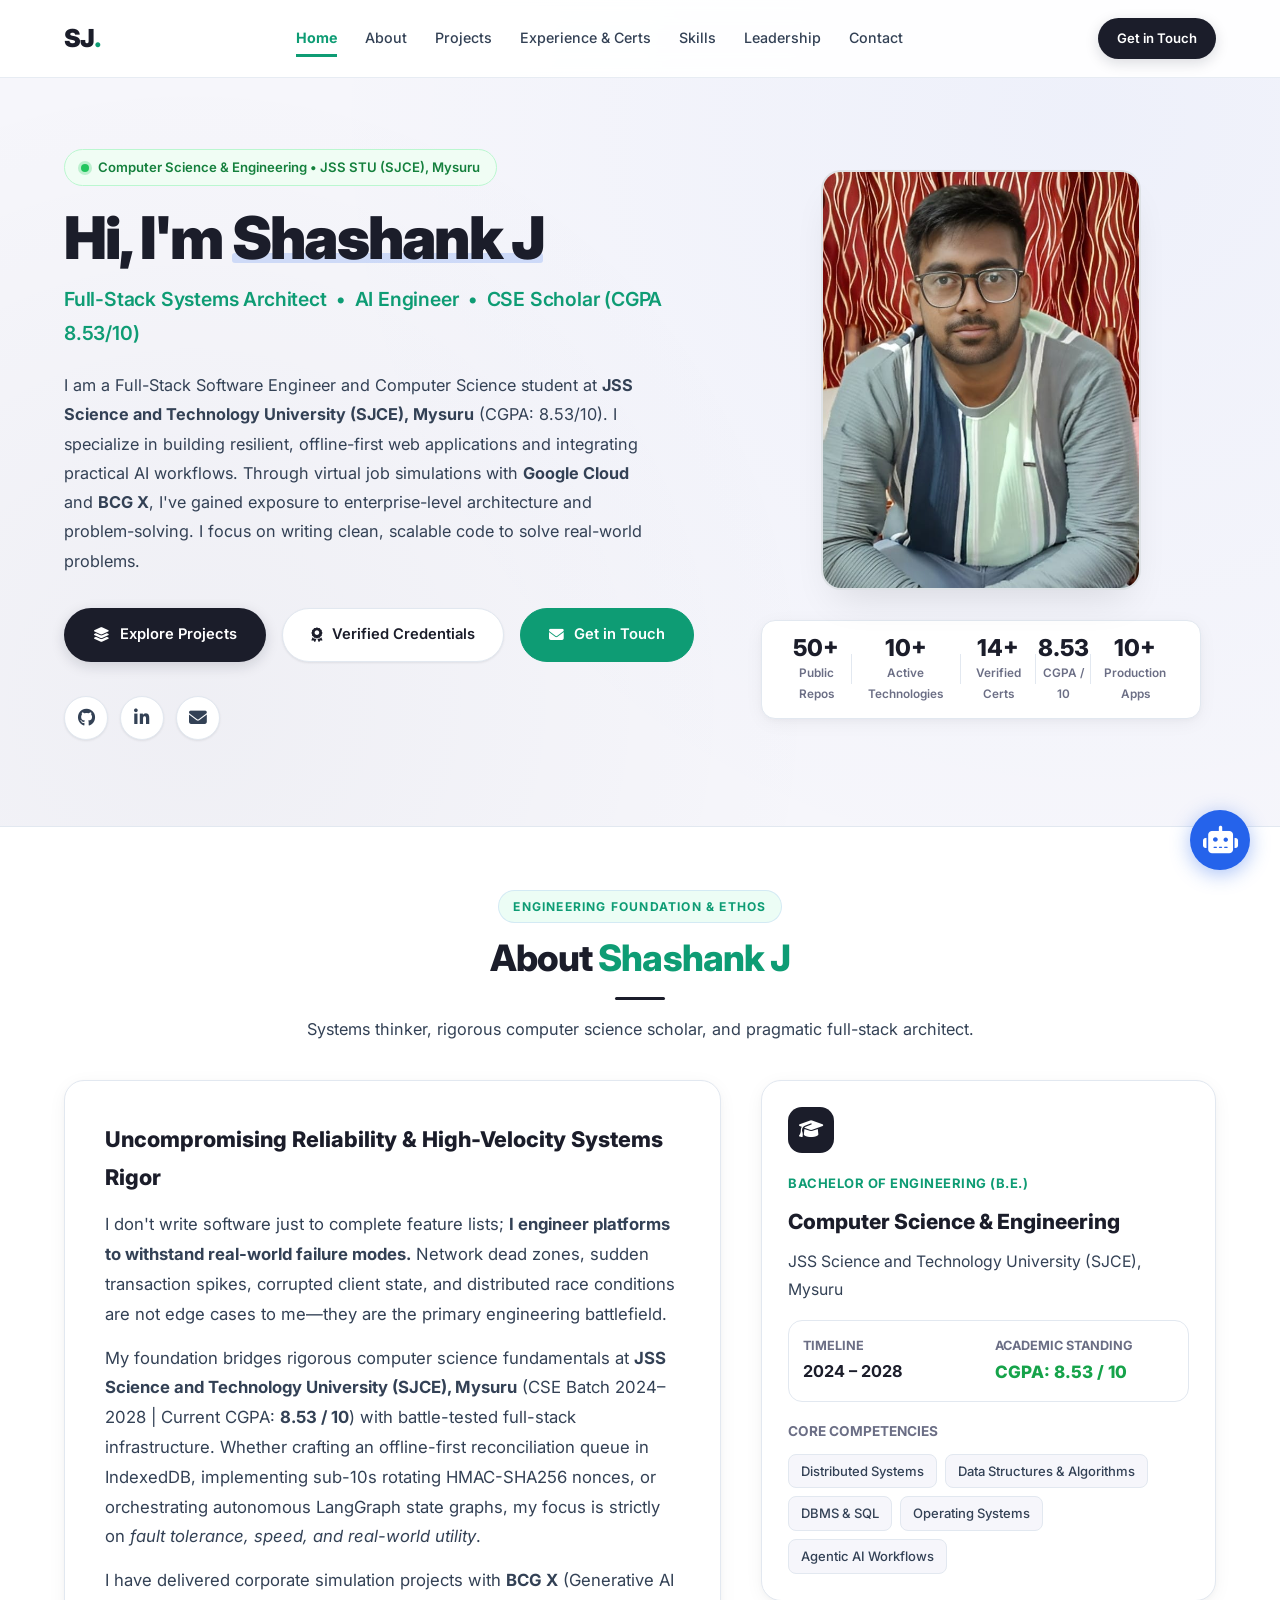
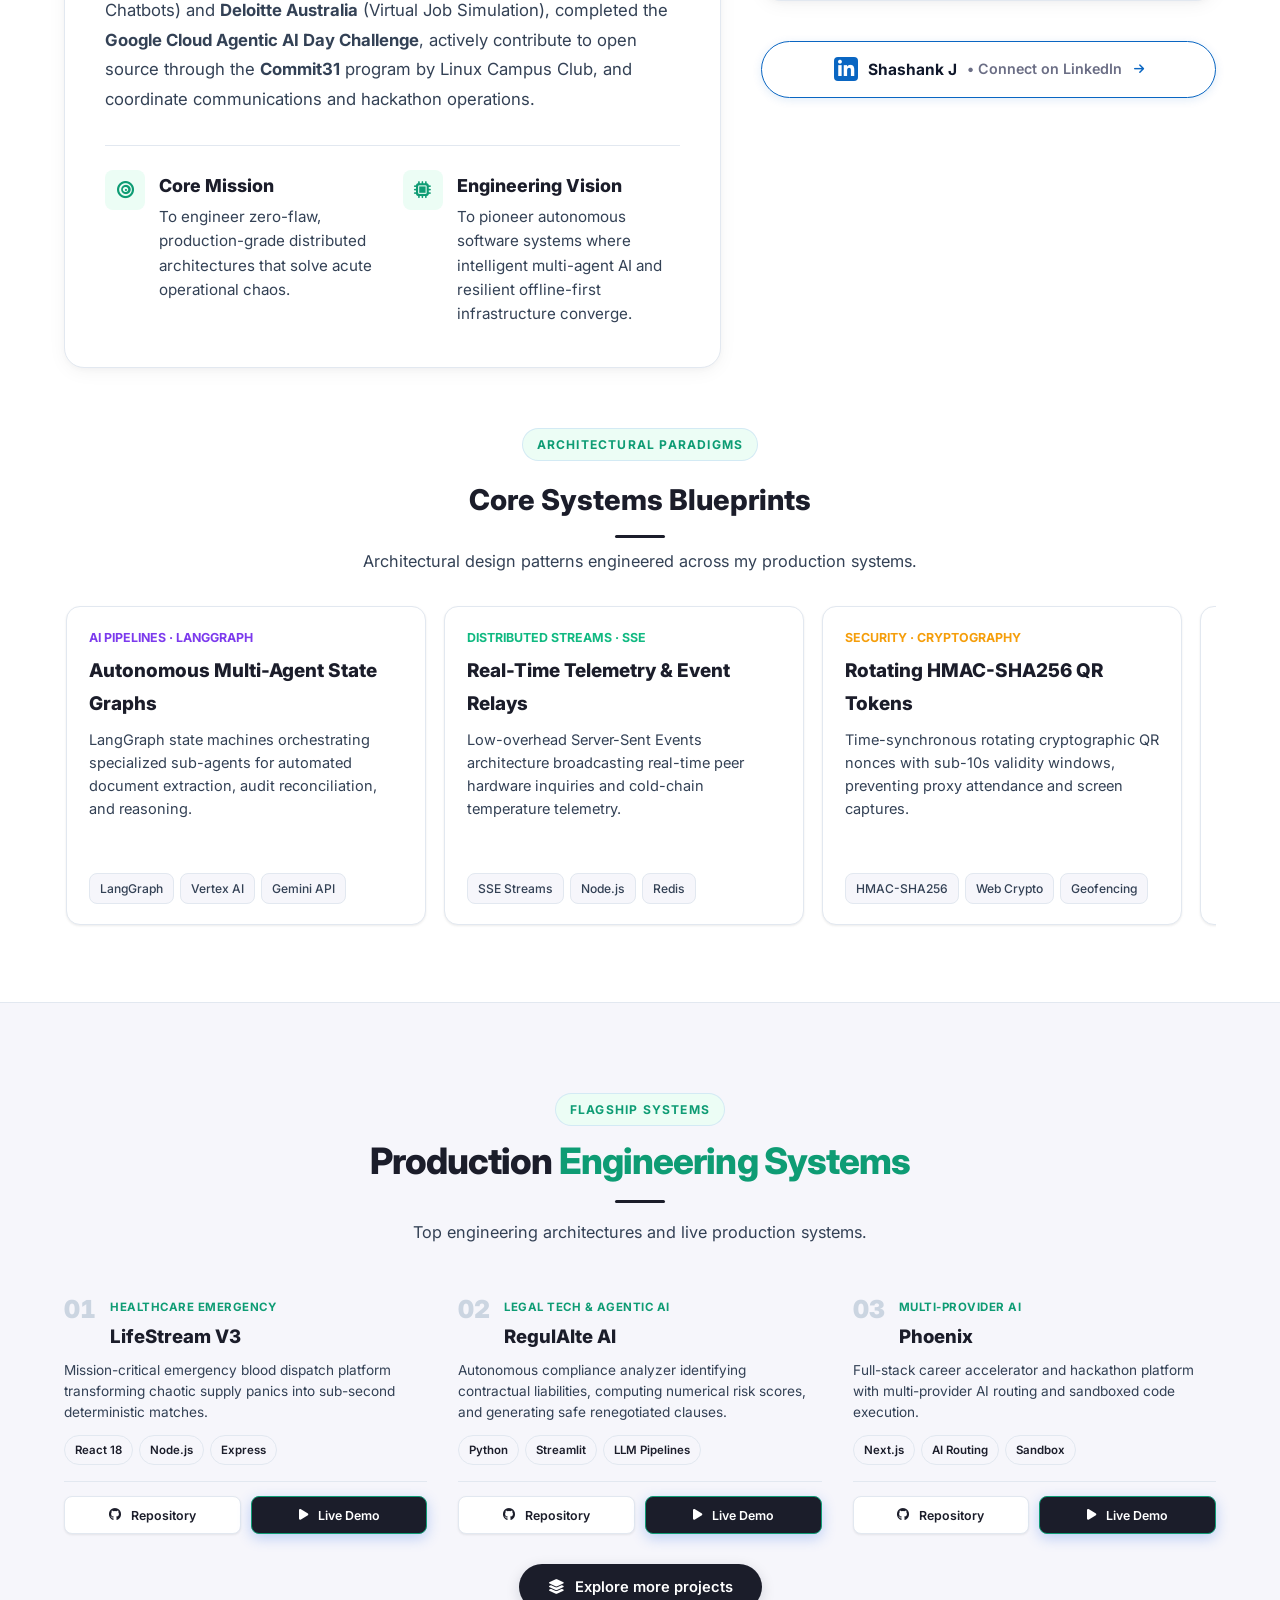
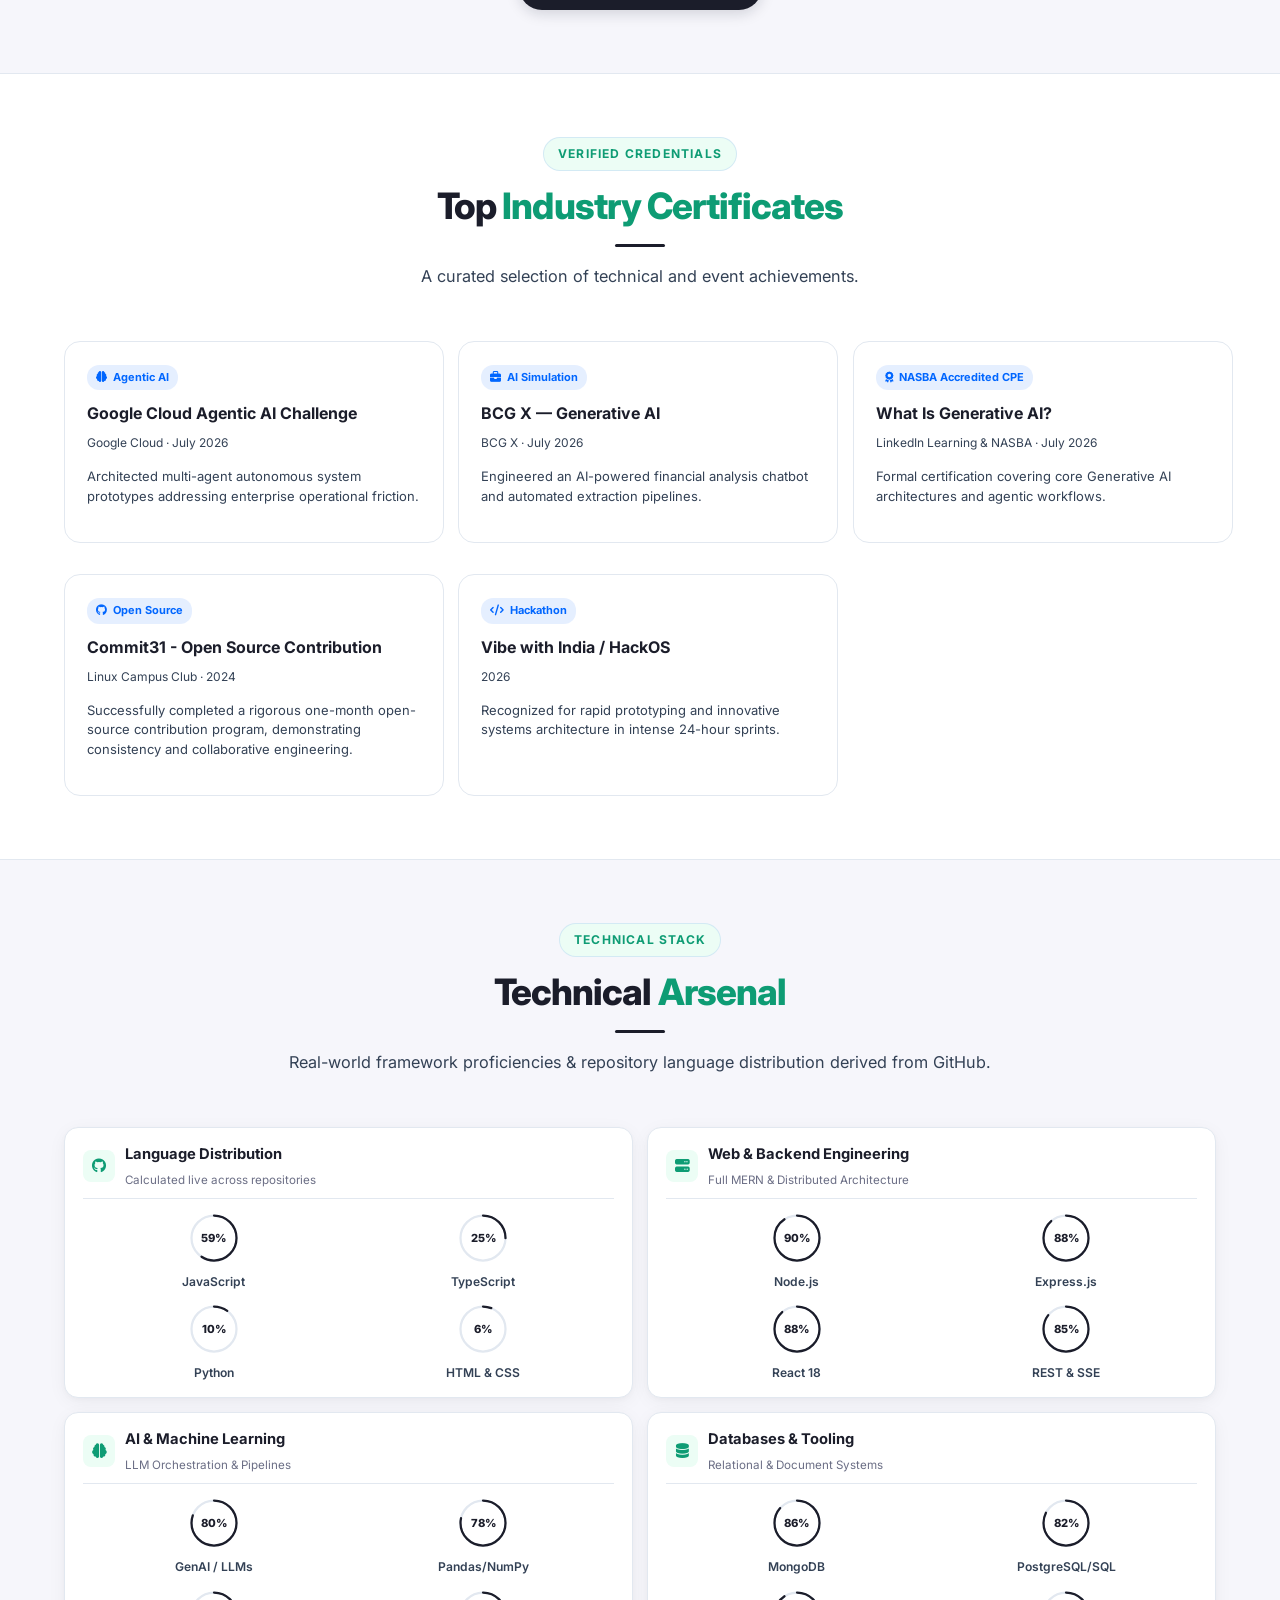
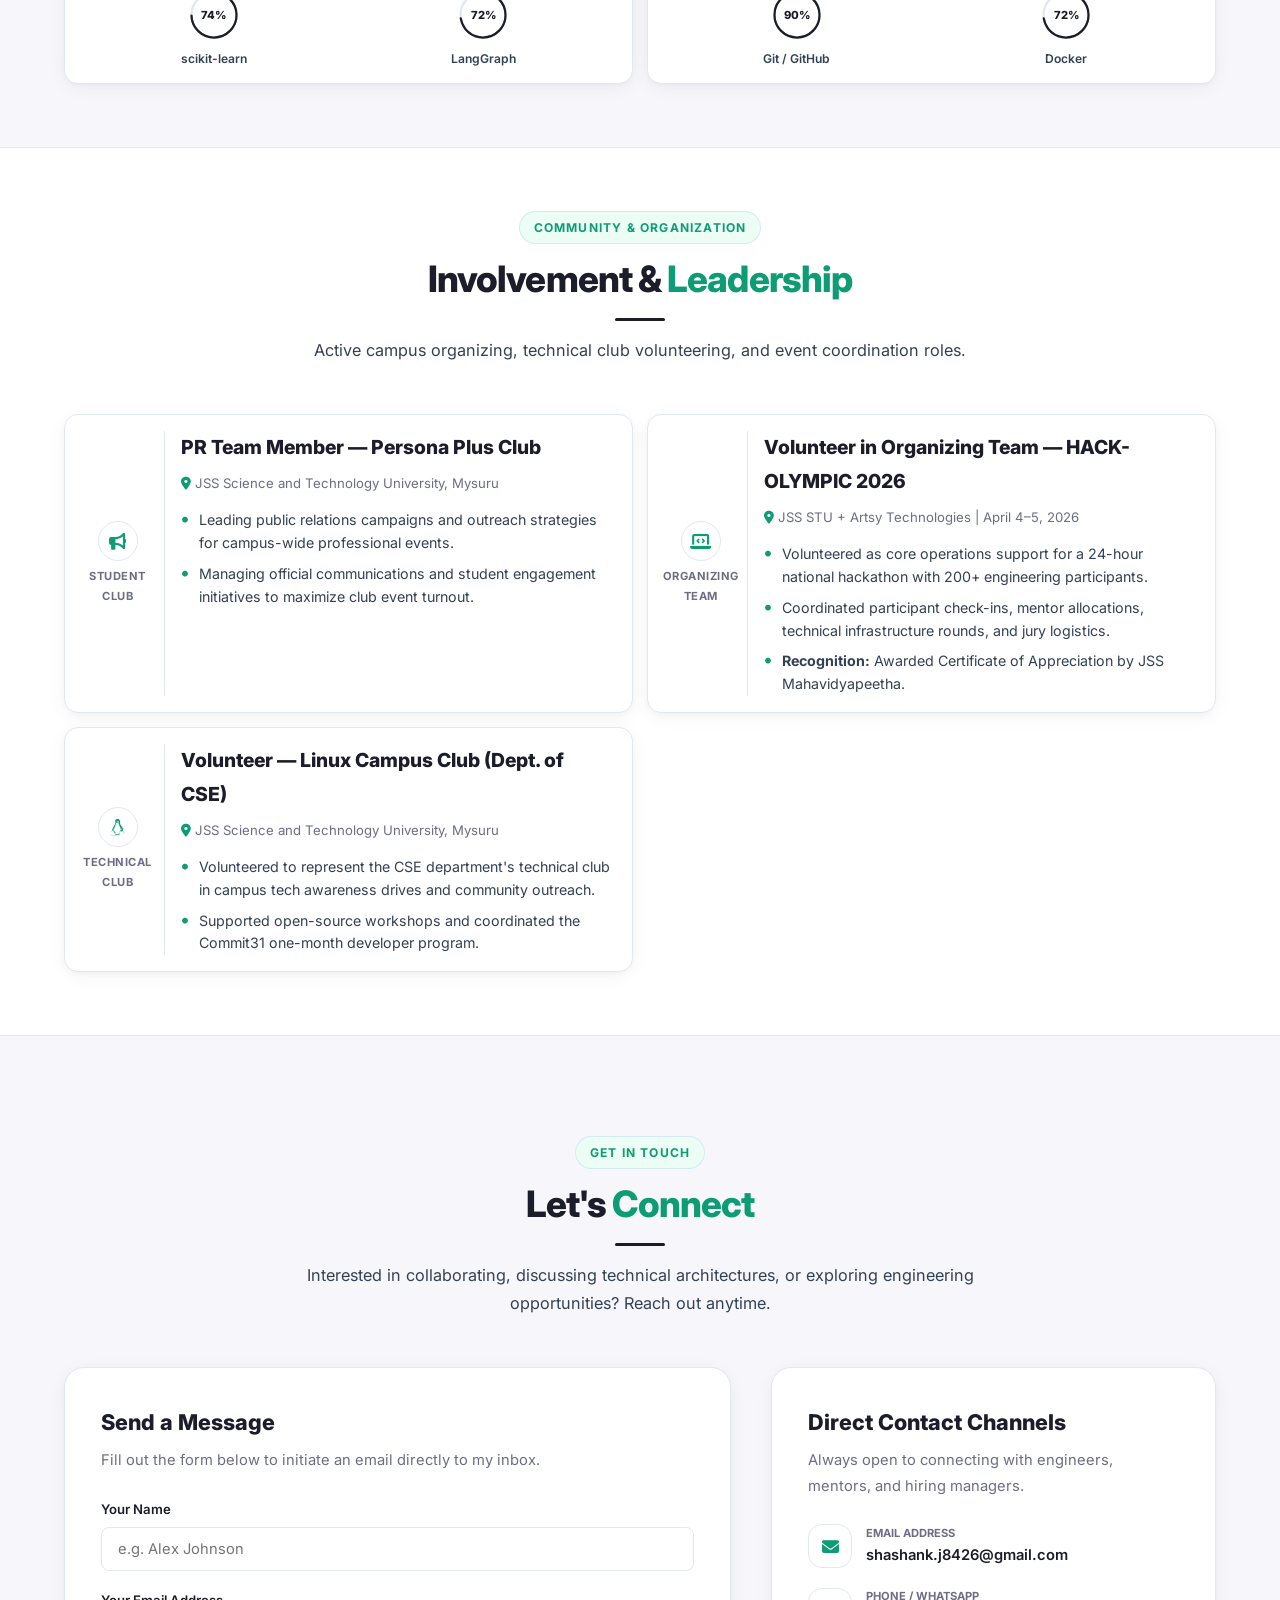
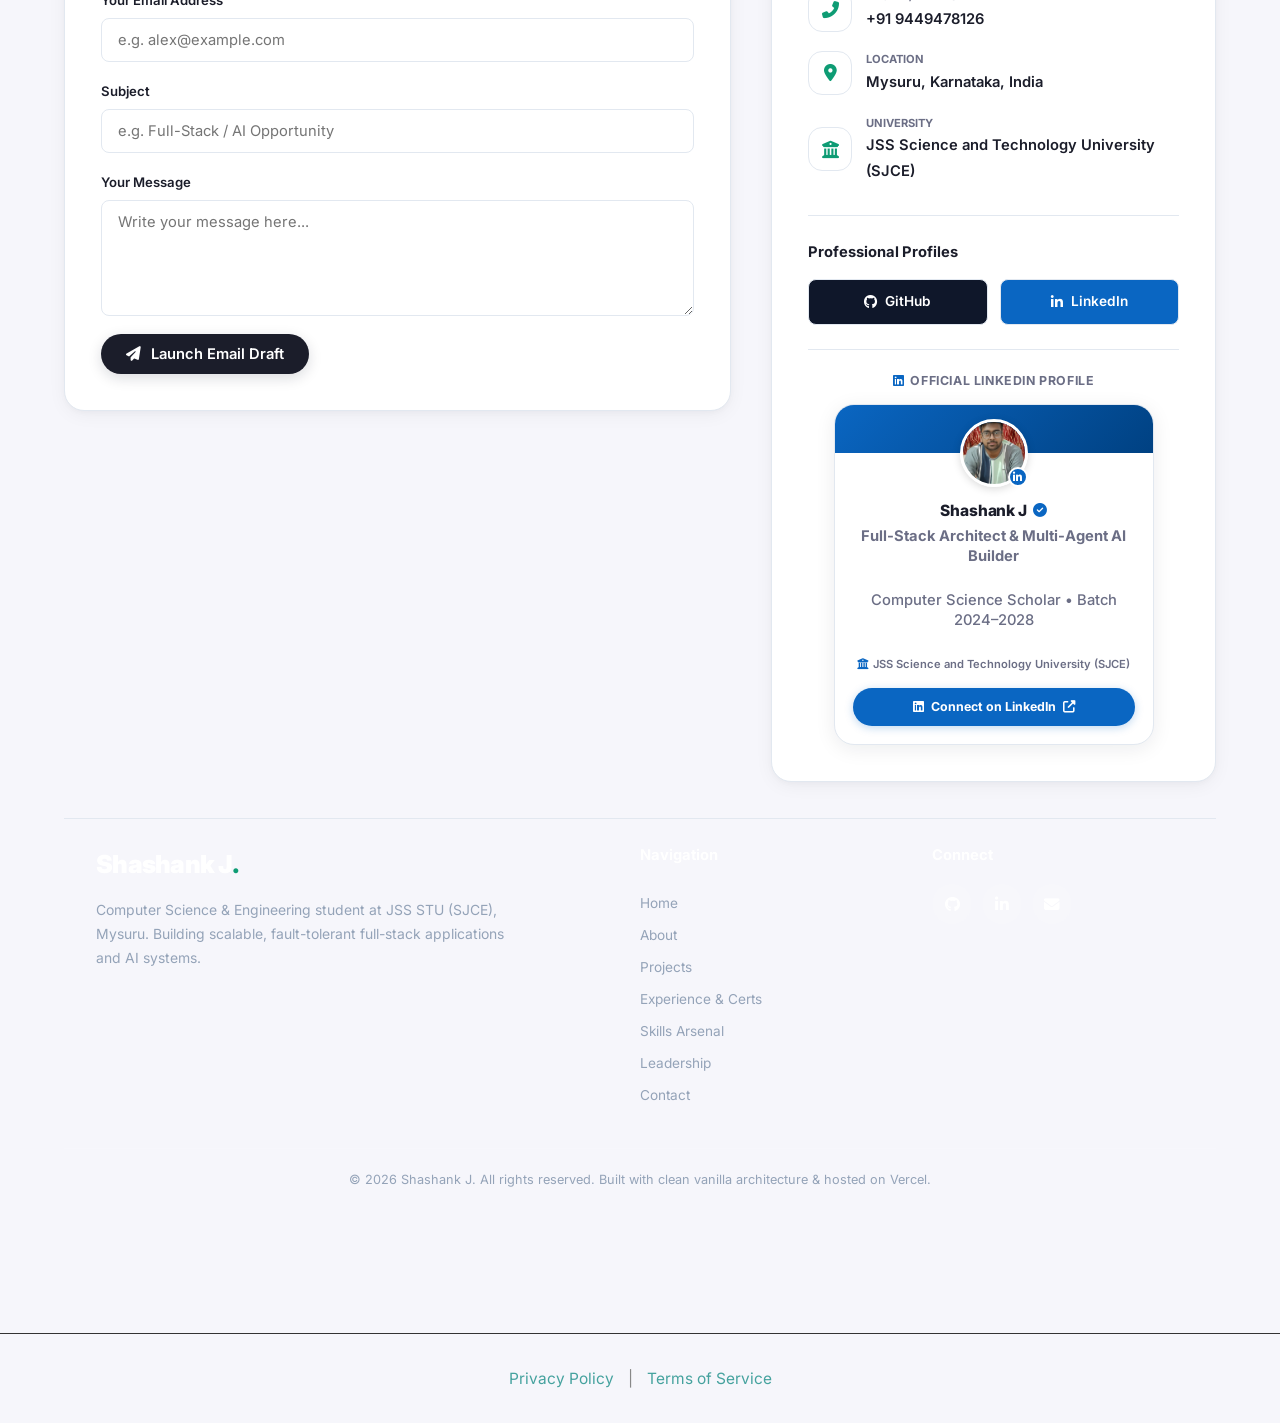
==== commit 3c2791f6: "Update hero text and archive links" ====
--- a/index.html
+++ b/index.html
@@ -87,7 +87,7 @@
               Full-Stack Systems Architect &nbsp;•&nbsp; AI Engineer &nbsp;•&nbsp; CSE Scholar (CGPA 8.53/10)
             </p>
             <p class="hero-intro reveal-up">
-              I am a disruptive Full-Stack Systems Architect and visionary AI Engineer currently pursuing my Computer Science &amp; Engineering degree at <strong>JSS Science and Technology University (SJCE), Mysuru</strong> (CGPA: 8.53/10). Driven by an obsession with extreme fault tolerance, real-time data sync, and autonomous agentic workflows, I transform chaotic business problems into zero-latency, production-ready software solutions. From orchestrating multi-agent AI ecosystems in corporate simulations with <strong>Google Cloud</strong> and <strong>BCG X</strong>, to engineering resilient offline-first platforms, I don't just write code—I forge digital ecosystems that dominate their technical requirements.
+              I am a Full-Stack Software Engineer and Computer Science student at <strong>JSS Science and Technology University (SJCE), Mysuru</strong> (CGPA: 8.53/10). I specialize in building resilient, offline-first web applications and integrating practical AI workflows. Through virtual job simulations with <strong>Google Cloud</strong> and <strong>BCG X</strong>, I've gained exposure to enterprise-level architecture and problem-solving. I focus on writing clean, scalable code to solve real-world problems.
             </p>
             <div class="hero-cta reveal-up">
               <a href="#projects" class="btn btn-dark">
@@ -182,7 +182,7 @@
               My foundation bridges rigorous computer science fundamentals at <strong>JSS Science and Technology University (SJCE), Mysuru</strong> (CSE Batch 2024–2028 | Current CGPA: <strong>8.53 / 10</strong>) with battle-tested full-stack infrastructure. Whether crafting an offline-first reconciliation queue in IndexedDB, implementing sub-10s rotating HMAC-SHA256 nonces, or orchestrating autonomous LangGraph state graphs, my focus is strictly on <em>fault tolerance, speed, and real-world utility</em>.
             </p>
             <p style="font-size: 1.08rem; line-height: 1.78; margin-bottom: 20px; color: var(--text-secondary);">
-              I have delivered corporate simulation projects with <strong>BCG X</strong> (Generative AI Chatbots) and <strong>Deloitte Australia</strong> (Forensic Analytics), completed the <strong>Google Cloud Agentic AI Day Challenge</strong>, actively contribute to open source through the <strong>Commit31</strong> program by Linux Campus Club, and coordinate communications and hackathon operations.
+              I have delivered corporate simulation projects with <strong>BCG X</strong> (Generative AI Chatbots) and <strong>Deloitte Australia</strong> (Virtual Job Simulation), completed the <strong>Google Cloud Agentic AI Day Challenge</strong>, actively contribute to open source through the <strong>Commit31</strong> program by Linux Campus Club, and coordinate communications and hackathon operations.
             </p>
 
             <div class="mission-vision-container">
@@ -347,7 +347,7 @@
 
         <div class="projects-grid" style="display: grid; gap: 2rem; grid-template-columns: repeat(auto-fit, minmax(320px, 1fr));">
           <!-- 1. LifeStream V3 -->
-          <article class="project-card reveal-up" data-repo="blood-match-api">
+          <article class="project-card reveal-up" data-repo="LifeStream-V3">
             <div class="project-card-header">
               <span class="project-num">01</span>
               <div class="project-title-group" style="flex: 1;">
@@ -1147,10 +1147,10 @@
             <span class="system-tag">Supabase</span>
           </div>
           <div style="display: flex; justify-content: space-between; gap: 10px; align-items: center; border-top: 1px solid var(--accent-border); padding-top: 12px; margin-top: auto;">
-            <a href="https://github.com/Shashankcodelover/NetPlus-CRM-" target="_blank" rel="noopener noreferrer" class="btn btn-sm btn-outline">
+            <a href="https://github.com/Shashankcodelover/NetPulse" target="_blank" rel="noopener noreferrer" class="btn btn-sm btn-outline">
               <i class="fab fa-github"></i> Repository
             </a>
-            <a href="https://netpulse.shashankj.tech" target="_blank" rel="noopener noreferrer" class="btn btn-sm btn-dark" data-demo-for="NetPlus-CRM-">
+            <a href="https://netpulse.shashankj.tech" target="_blank" rel="noopener noreferrer" class="btn btn-sm btn-dark" data-demo-for="NetPulse">
               Live Demo <i class="fas fa-external-link-alt"></i>
             </a>
           </div>
@@ -1167,10 +1167,10 @@
             <span class="system-tag">Leaflet</span>
           </div>
           <div style="display: flex; justify-content: space-between; gap: 10px; align-items: center; border-top: 1px solid var(--accent-border); padding-top: 12px; margin-top: auto;">
-            <a href="https://github.com/Shashankcodelover/blood-match-api" target="_blank" rel="noopener noreferrer" class="btn btn-sm btn-outline">
+            <a href="https://github.com/Shashankcodelover/LifeStream-V3" target="_blank" rel="noopener noreferrer" class="btn btn-sm btn-outline">
               <i class="fab fa-github"></i> Repository
             </a>
-            <a href="https://blood-match-api.vercel.app" target="_blank" rel="noopener noreferrer" class="btn btn-sm btn-dark" data-demo-for="blood-match-api">
+            <a href="https://LifeStream-V3.vercel.app" target="_blank" rel="noopener noreferrer" class="btn btn-sm btn-dark" data-demo-for="LifeStream-V3">
               Live Demo <i class="fas fa-external-link-alt"></i>
             </a>
           </div>
@@ -1227,10 +1227,10 @@
             <span class="system-tag">Socket.io</span>
           </div>
           <div style="display: flex; justify-content: space-between; gap: 10px; align-items: center; border-top: 1px solid var(--accent-border); padding-top: 12px; margin-top: auto;">
-            <a href="https://github.com/Shashankcodelover/Phoenix-Interview-Prep_and_Hackathon_Guide" target="_blank" rel="noopener noreferrer" class="btn btn-sm btn-outline">
+            <a href="https://github.com/Shashankcodelover/Phoenix" target="_blank" rel="noopener noreferrer" class="btn btn-sm btn-outline">
               <i class="fab fa-github"></i> Repository
             </a>
-            <a href="https://phoenix-prep.shashankj.tech" target="_blank" rel="noopener noreferrer" class="btn btn-sm btn-dark" data-demo-for="Phoenix-Interview-Prep_and_Hackathon_Guide">
+            <a href="https://phoenix.shashankj.tech" target="_blank" rel="noopener noreferrer" class="btn btn-sm btn-dark" data-demo-for="Phoenix">
               Live Demo <i class="fas fa-external-link-alt"></i>
             </a>
           </div>
@@ -1250,7 +1250,7 @@
             <a href="https://github.com/Shashankcodelover/Campus-Search" target="_blank" rel="noopener noreferrer" class="btn btn-sm btn-outline">
               <i class="fab fa-github"></i> Repository
             </a>
-            <a href="https://campus-search-theta.vercel.app" target="_blank" rel="noopener noreferrer" class="btn btn-sm btn-dark" data-demo-for="Campus-Search">
+            <a href="https://campus-search.shashankj.tech" target="_blank" rel="noopener noreferrer" class="btn btn-sm btn-dark" data-demo-for="Campus-Search">
               Live Demo <i class="fas fa-external-link-alt"></i>
             </a>
           </div>
@@ -1270,7 +1270,7 @@
             <a href="https://github.com/Shashankcodelover/Devflow-Pro" target="_blank" rel="noopener noreferrer" class="btn btn-sm btn-outline">
               <i class="fab fa-github"></i> Repository
             </a>
-            <a href="https://devflowpro.shashankj.tech" target="_blank" rel="noopener noreferrer" class="btn btn-sm btn-dark" data-demo-for="Devflow-Pro">
+            <a href="https://devflow-pro.shashankj.tech" target="_blank" rel="noopener noreferrer" class="btn btn-sm btn-dark" data-demo-for="Devflow-Pro">
               Live Demo <i class="fas fa-external-link-alt"></i>
             </a>
           </div>
@@ -1290,7 +1290,7 @@
             <a href="https://github.com/Shashankcodelover/Decentralized-Disaster-Response-Resource-Geofencing-System" target="_blank" rel="noopener noreferrer" class="btn btn-sm btn-outline">
               <i class="fab fa-github"></i> Repository
             </a>
-            <a href="https://flare-disaster.shashankj.tech" target="_blank" rel="noopener noreferrer" class="btn btn-sm btn-dark" data-demo-for="Decentralized-Disaster-Response-Resource-Geofencing-System">
+            <a href="https://flare.shashankj.tech" target="_blank" rel="noopener noreferrer" class="btn btn-sm btn-dark" data-demo-for="Decentralized-Disaster-Response-Resource-Geofencing-System">
               Live Demo <i class="fas fa-external-link-alt"></i>
             </a>
           </div>
@@ -1330,7 +1330,7 @@
             <a href="https://github.com/Shashankcodelover/regulaite-ai" target="_blank" rel="noopener noreferrer" class="btn btn-sm btn-outline">
               <i class="fab fa-github"></i> Repository
             </a>
-            <a href="https://lnkd.in/gaERH9Ya" target="_blank" rel="noopener noreferrer" class="btn btn-sm btn-dark" data-demo-for="regulaite-ai">
+            <a href="https://regulaite.shashankj.tech" target="_blank" rel="noopener noreferrer" class="btn btn-sm btn-dark" data-demo-for="regulaite-ai">
               Live Demo <i class="fas fa-external-link-alt"></i>
             </a>
           </div>
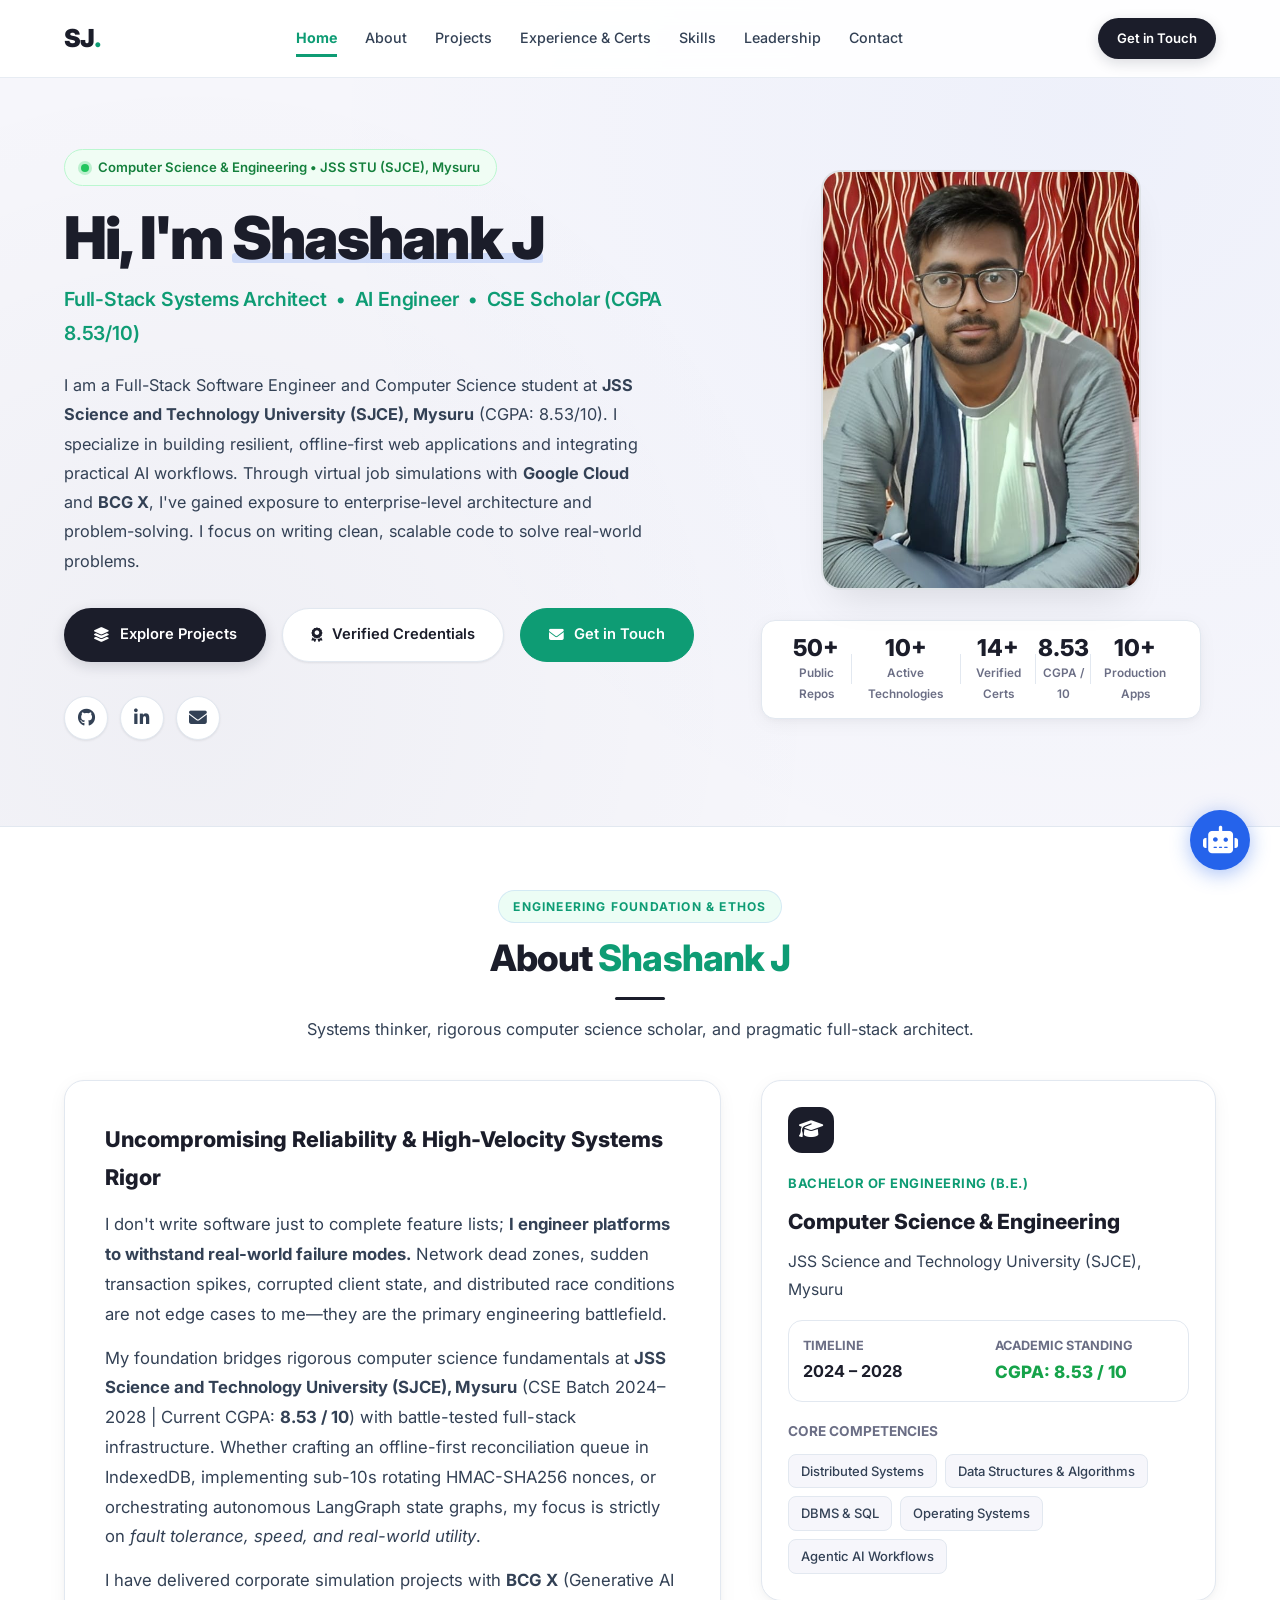
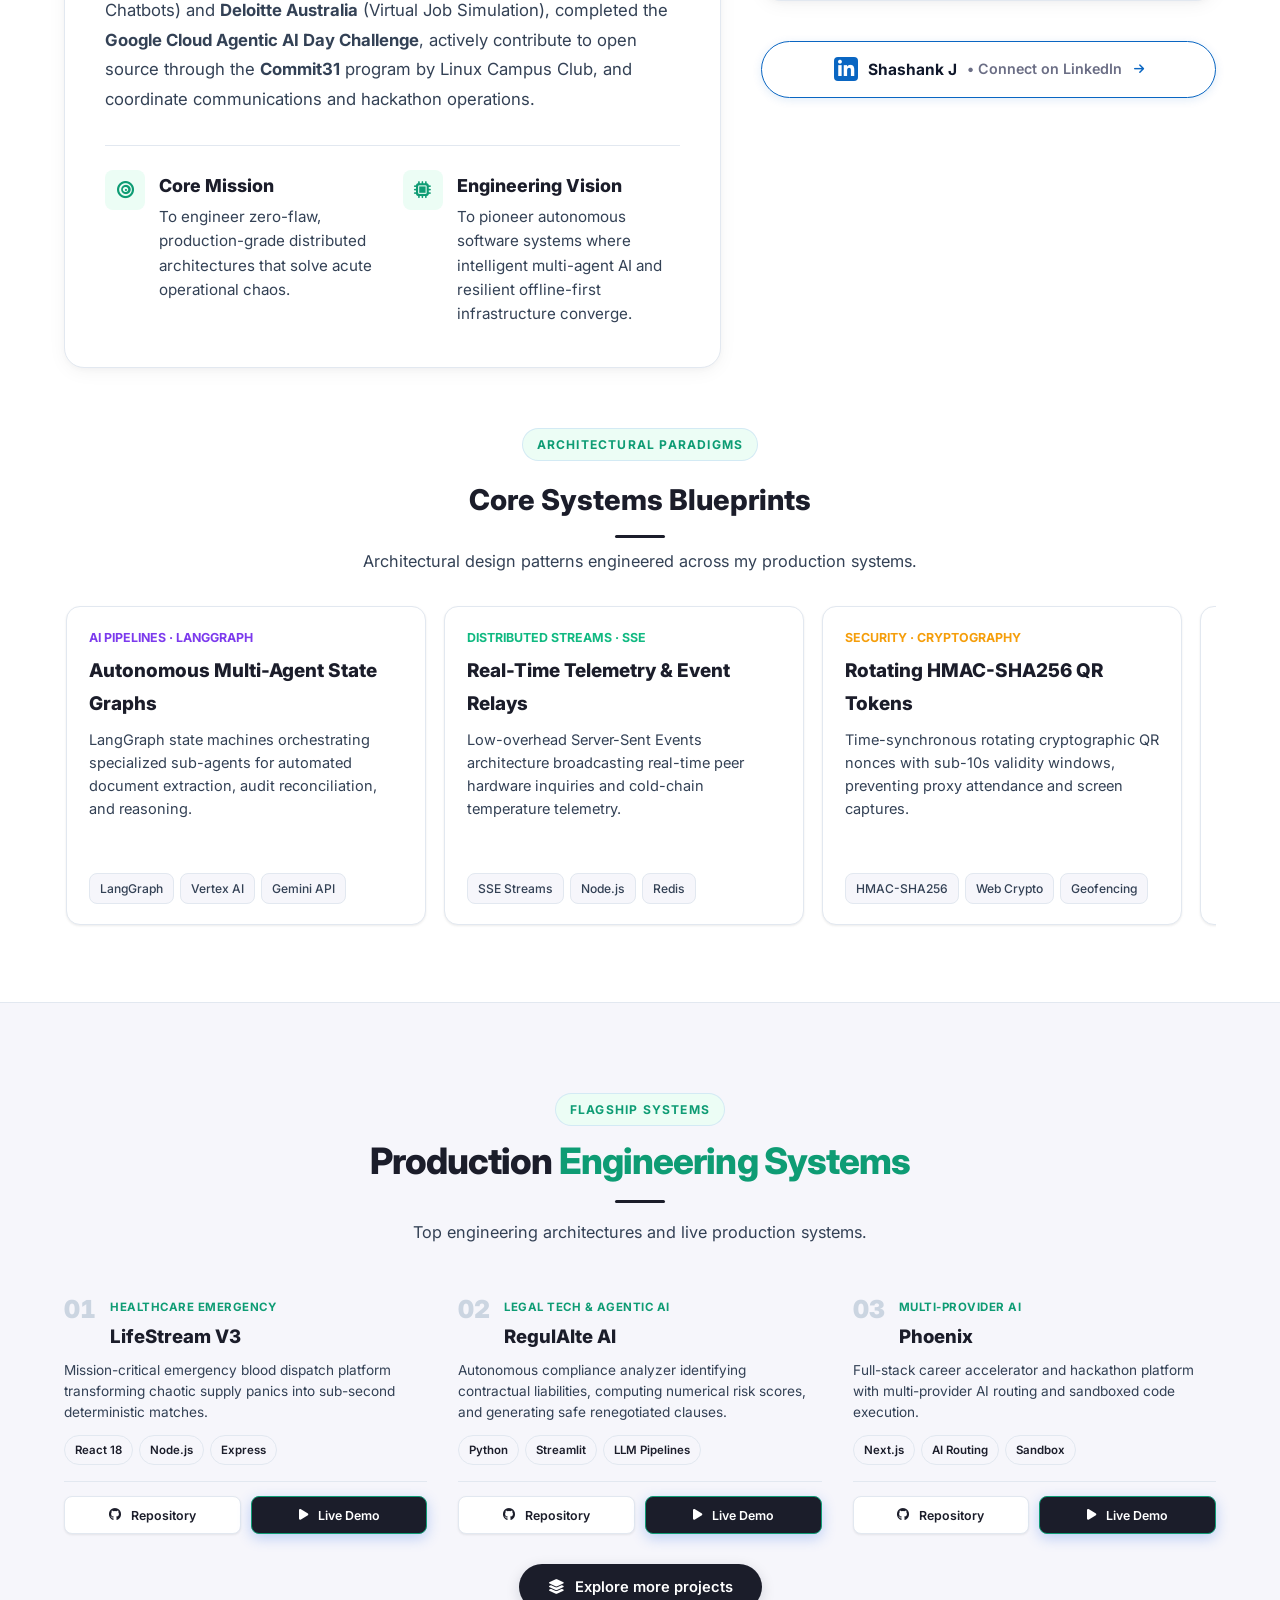
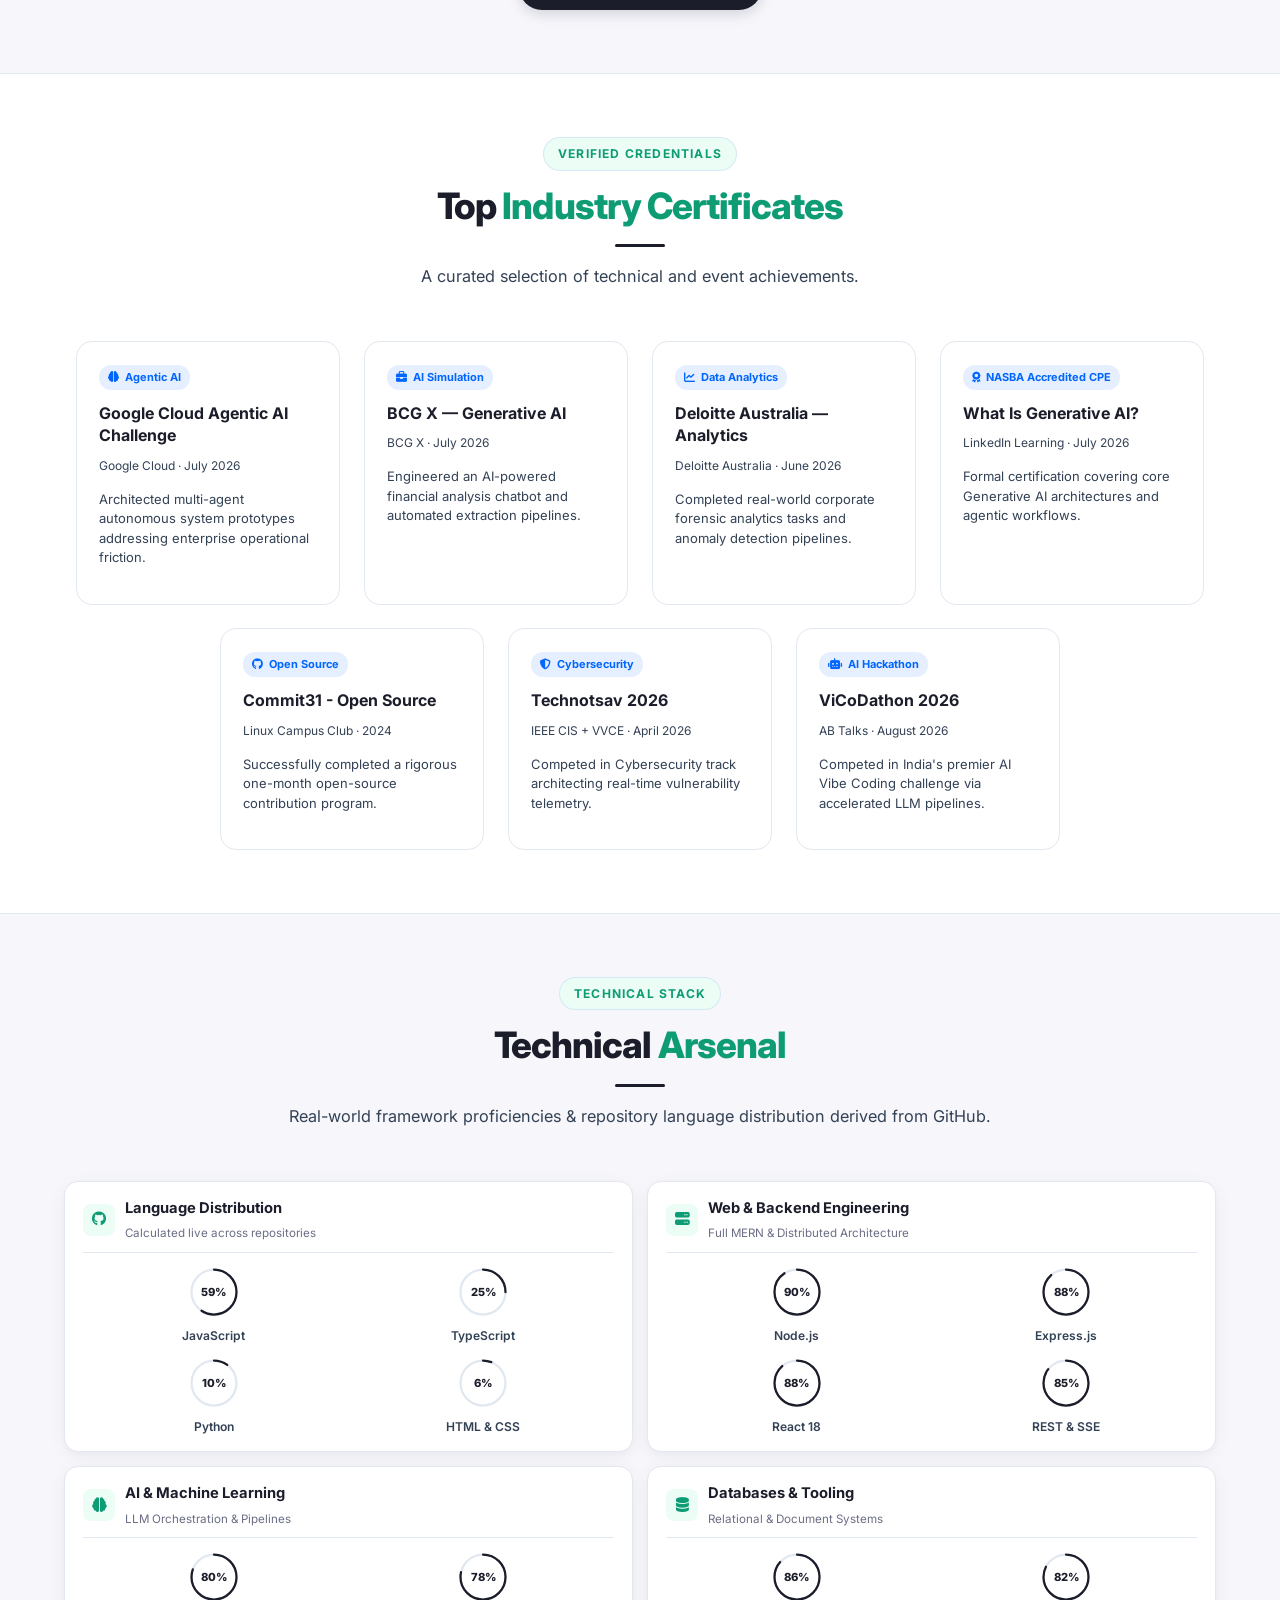
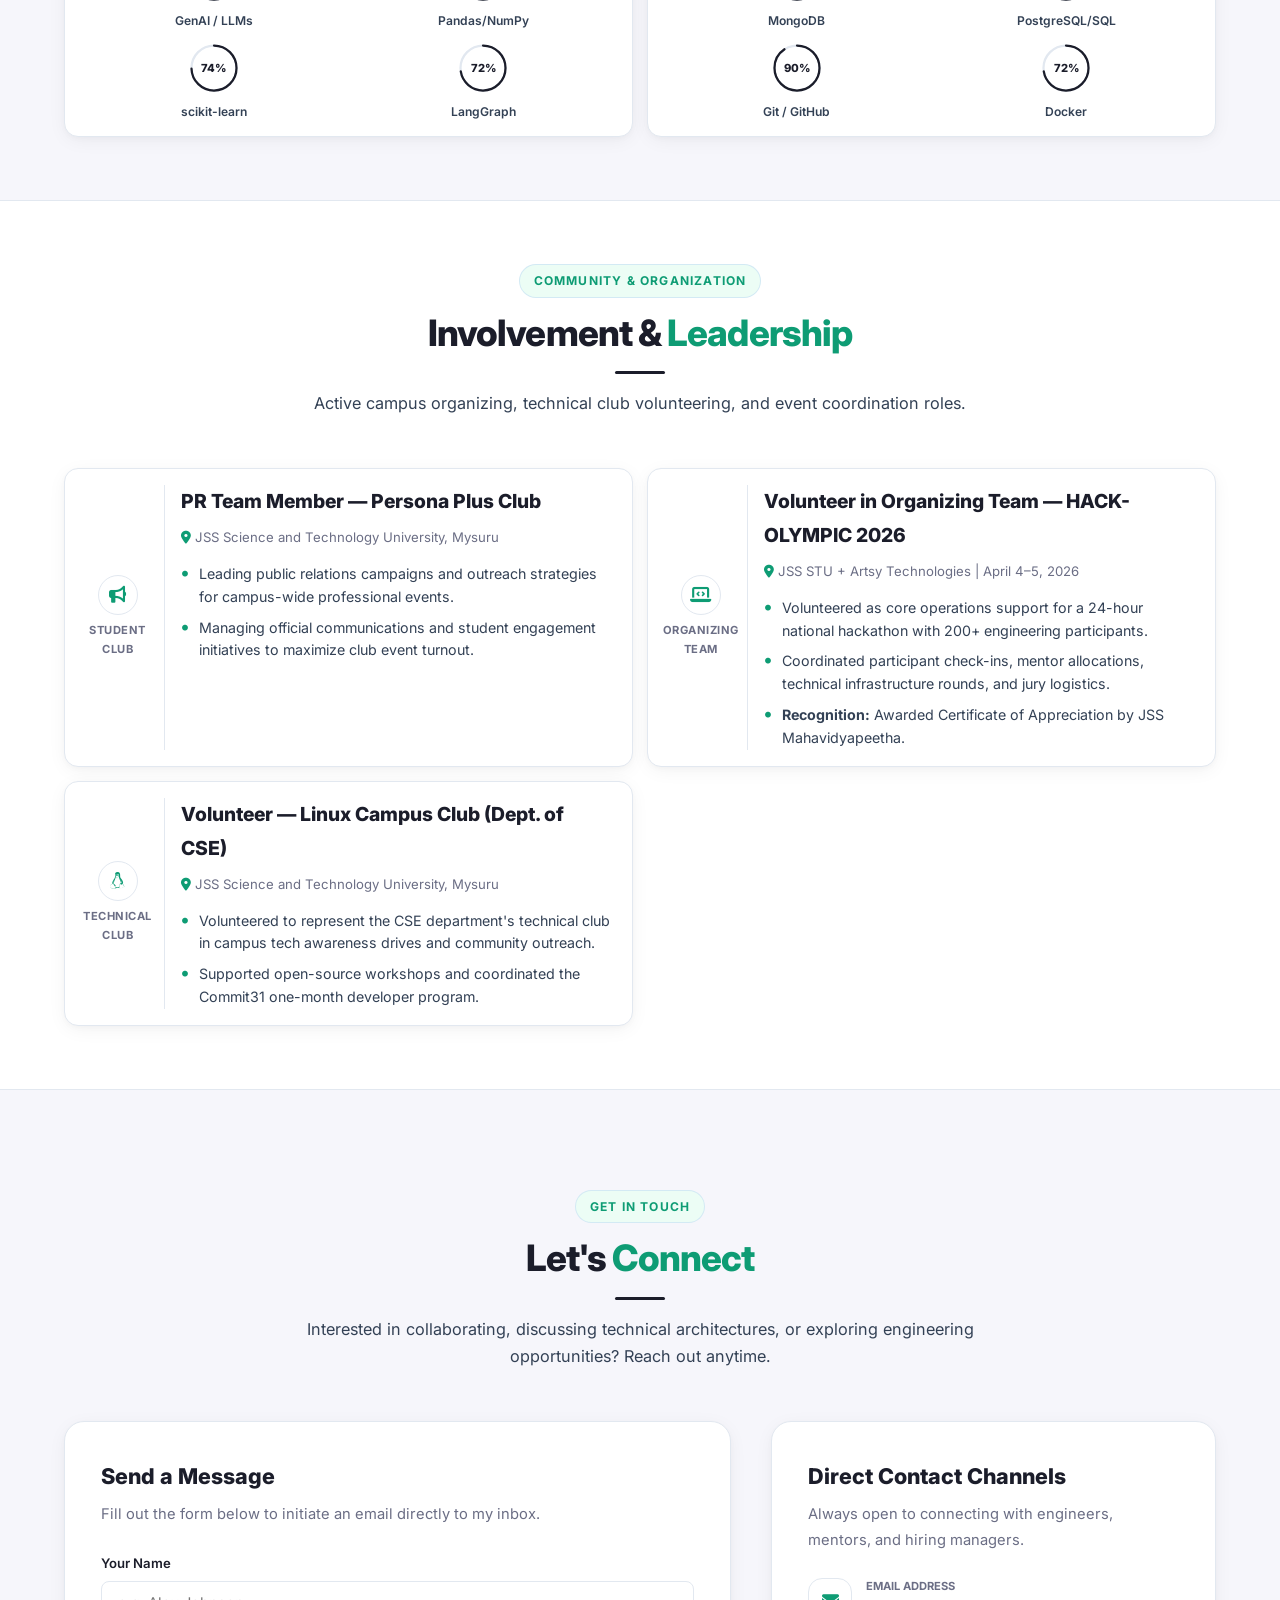
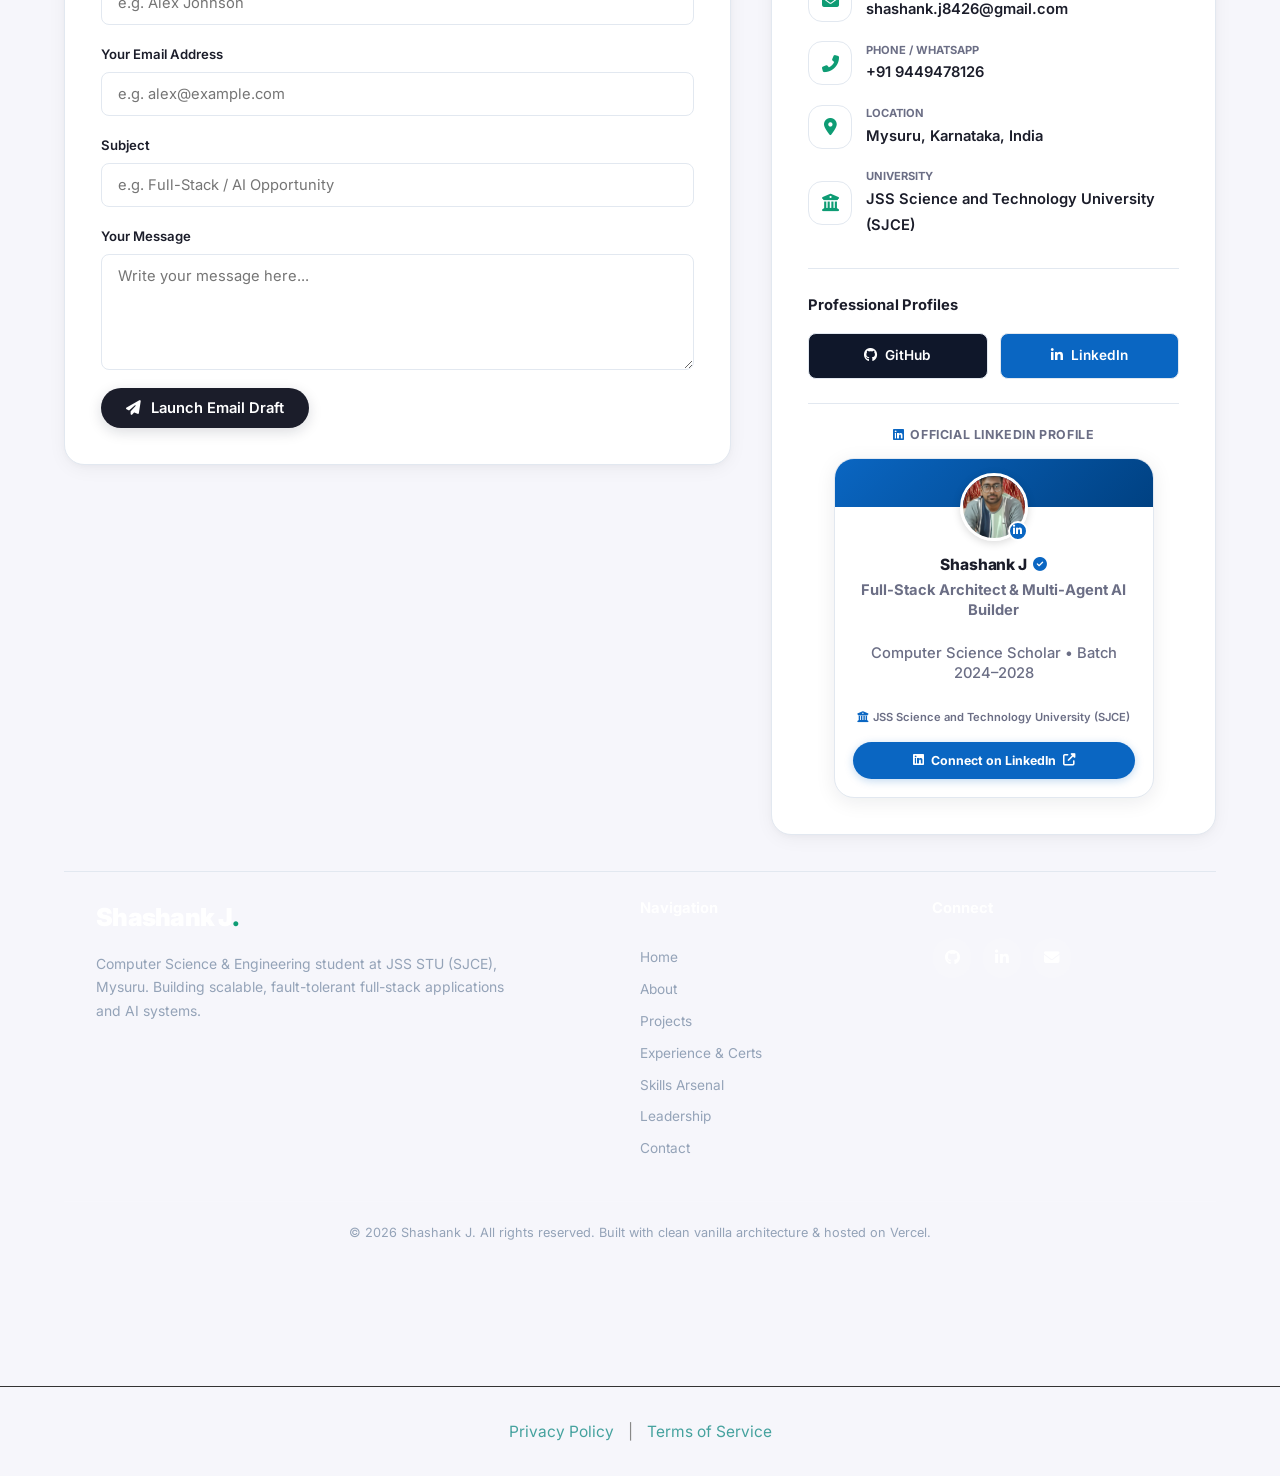
==== commit 309fc126: "feat(portfolio): Refactor certificates layout to 4-and-3 grid and update modal CSS" ====
--- a/index.html
+++ b/index.html
@@ -530,10 +530,34 @@
             <p class="section-subtitle">A curated selection of technical and event achievements.</p>
           </div>
 
-          <div class="projects-grid" style="display: grid; gap: 2rem; grid-template-columns: repeat(auto-fit, minmax(320px, 1fr)); margin-top: 2rem;">
+          <style>
+            .essential-certs-grid {
+              display: flex;
+              flex-wrap: wrap;
+              justify-content: center;
+              gap: 1.5rem;
+              margin-top: 2rem;
+            }
+            .essential-certs-grid .cert-horizontal-card {
+              width: calc(25% - 1.5rem);
+              min-width: 250px;
+              max-width: none;
+              cursor: pointer;
+            }
+            @media (max-width: 1200px) {
+              .essential-certs-grid .cert-horizontal-card { width: calc(33.333% - 1.5rem); }
+            }
+            @media (max-width: 800px) {
+              .essential-certs-grid .cert-horizontal-card { width: calc(50% - 1.5rem); }
+            }
+            @media (max-width: 500px) {
+              .essential-certs-grid .cert-horizontal-card { width: 100%; }
+            }
+          </style>
+          <div class="essential-certs-grid">
             
-            <!-- Tech 1 -->
-            <div class="cert-horizontal-card reveal-up">
+            <!-- 0: Google Cloud Agentic AI -->
+            <div class="cert-horizontal-card reveal-up" onclick="openJourneyModal(0)">
               <div>
                 <div class="cert-flagship-badge"><i class="fas fa-brain"></i> Agentic AI</div>
                 <h3 class="cert-flagship-title">Google Cloud Agentic AI Challenge</h3>
@@ -542,8 +566,8 @@
               </div>
             </div>
 
-            <!-- Tech 2 -->
-            <div class="cert-horizontal-card reveal-up">
+            <!-- 1: BCG X -->
+            <div class="cert-horizontal-card reveal-up" onclick="openJourneyModal(1)">
               <div>
                 <div class="cert-flagship-badge"><i class="fas fa-briefcase"></i> AI Simulation</div>
                 <h3 class="cert-flagship-title">BCG X — Generative AI</h3>
@@ -552,33 +576,53 @@
               </div>
             </div>
             
-            <!-- Tech 3 -->
-            <div class="cert-horizontal-card reveal-up">
+            <!-- 2: Deloitte -->
+            <div class="cert-horizontal-card reveal-up" onclick="openJourneyModal(2)">
+              <div>
+                <div class="cert-flagship-badge"><i class="fas fa-chart-line"></i> Data Analytics</div>
+                <h3 class="cert-flagship-title">Deloitte Australia — Analytics</h3>
+                <div class="cert-flagship-meta">Deloitte Australia · June 2026</div>
+                <p class="cert-flagship-desc">Completed real-world corporate forensic analytics tasks and anomaly detection pipelines.</p>
+              </div>
+            </div>
+
+            <!-- 3: LinkedIn Generative AI -->
+            <div class="cert-horizontal-card reveal-up" onclick="openJourneyModal(3)">
               <div>
                 <div class="cert-flagship-badge"><i class="fas fa-award"></i> NASBA Accredited CPE</div>
                 <h3 class="cert-flagship-title">What Is Generative AI?</h3>
-                <div class="cert-flagship-meta">LinkedIn Learning & NASBA · July 2026</div>
+                <div class="cert-flagship-meta">LinkedIn Learning · July 2026</div>
                 <p class="cert-flagship-desc">Formal certification covering core Generative AI architectures and agentic workflows.</p>
               </div>
             </div>
 
-            <!-- Open Source -->
-            <div class="cert-horizontal-card reveal-up">
+            <!-- 4: Commit31 -->
+            <div class="cert-horizontal-card reveal-up" onclick="openJourneyModal(4)">
               <div>
                 <div class="cert-flagship-badge"><i class="fab fa-github"></i> Open Source</div>
-                <h3 class="cert-flagship-title">Commit31 - Open Source Contribution</h3>
+                <h3 class="cert-flagship-title">Commit31 - Open Source</h3>
                 <div class="cert-flagship-meta">Linux Campus Club · 2024</div>
-                <p class="cert-flagship-desc">Successfully completed a rigorous one-month open-source contribution program, demonstrating consistency and collaborative engineering.</p>
-              </div>
-            </div>
-
-            <!-- Hackathon 2 -->
-            <div class="cert-horizontal-card reveal-up">
+                <p class="cert-flagship-desc">Successfully completed a rigorous one-month open-source contribution program.</p>
+              </div>
+            </div>
+
+            <!-- 5: Technotsav -->
+            <div class="cert-horizontal-card reveal-up" onclick="openJourneyModal(5)">
               <div>
-                <div class="cert-flagship-badge"><i class="fas fa-code"></i> Hackathon</div>
-                <h3 class="cert-flagship-title">Vibe with India / HackOS</h3>
-                <div class="cert-flagship-meta">2026</div>
-                <p class="cert-flagship-desc">Recognized for rapid prototyping and innovative systems architecture in intense 24-hour sprints.</p>
+                <div class="cert-flagship-badge"><i class="fas fa-shield-alt"></i> Cybersecurity</div>
+                <h3 class="cert-flagship-title">Technotsav 2026</h3>
+                <div class="cert-flagship-meta">IEEE CIS + VVCE · April 2026</div>
+                <p class="cert-flagship-desc">Competed in Cybersecurity track architecting real-time vulnerability telemetry.</p>
+              </div>
+            </div>
+
+            <!-- 6: ViCoDathon -->
+            <div class="cert-horizontal-card reveal-up" onclick="openJourneyModal(6)">
+              <div>
+                <div class="cert-flagship-badge"><i class="fas fa-robot"></i> AI Hackathon</div>
+                <h3 class="cert-flagship-title">ViCoDathon 2026</h3>
+                <div class="cert-flagship-meta">AB Talks · August 2026</div>
+                <p class="cert-flagship-desc">Competed in India's premier AI Vibe Coding challenge via accelerated LLM pipelines.</p>
               </div>
             </div>
 
@@ -1352,15 +1396,24 @@
         <button id="sage-close-btn" style="background: none; border: none; color: white; cursor: pointer; font-size: 20px;">&times;</button>
       </div>
       
-      <div id="sage-messages" style="flex: 1; padding: 15px; overflow-y: auto; display: flex; flex-direction: column; gap: 12px; font-size: 13px; color: #e2e8f0;">
+      <div id="sage-messages" style="flex: 1; padding: 15px; overflow-y: auto; display: flex; flex-direction: column; gap: 12px; font-size: 13px; color: #e2e8f0; scroll-behavior: smooth;">
         <div style="background: rgba(255,255,255,0.05); padding: 10px 14px; border-radius: 12px; border-bottom-left-radius: 2px; max-width: 85%;">
           Hello! I'm SAGE. I can guide you through Shashank's distributed systems, full-stack projects, or his professional background. What would you like to explore?
         </div>
       </div>
 
-      <div style="padding: 12px; border-top: 1px solid rgba(255,255,255,0.1); display: flex; gap: 8px;">
-        <button class="sage-suggest-btn" id="btn-sage-sys" onclick="sageReply('What are his top distributed systems projects?')" style="background: rgba(255,255,255,0.05); border: 1px solid rgba(255,255,255,0.1); color: #94a3b8; padding: 6px 12px; border-radius: 20px; font-size: 12px; cursor: pointer; transition: all 0.2s;">Top Systems</button>
-        <button class="sage-suggest-btn" id="btn-sage-ai" onclick="sageReply('Does he have experience with AI?')" style="background: rgba(255,255,255,0.05); border: 1px solid rgba(255,255,255,0.1); color: #94a3b8; padding: 6px 12px; border-radius: 20px; font-size: 12px; cursor: pointer; transition: all 0.2s;">AI Experience</button>
+      <div style="padding: 10px 12px; border-top: 1px solid rgba(255,255,255,0.1); display: flex; gap: 6px; overflow-x: auto; flex-shrink: 0;" class="no-scrollbar">
+        <button class="sage-suggest-btn" onclick="sageReply('What are his top systems projects?')" style="background: rgba(255,255,255,0.05); border: 1px solid rgba(255,255,255,0.1); color: #94a3b8; padding: 6px 12px; border-radius: 20px; font-size: 11px; cursor: pointer; white-space: nowrap; transition: all 0.2s;">Top Systems</button>
+        <button class="sage-suggest-btn" onclick="sageReply('Does he have experience with AI?')" style="background: rgba(255,255,255,0.05); border: 1px solid rgba(255,255,255,0.1); color: #94a3b8; padding: 6px 12px; border-radius: 20px; font-size: 11px; cursor: pointer; white-space: nowrap; transition: all 0.2s;">AI Experience</button>
+        <button class="sage-suggest-btn" onclick="sageReply('What is his tech stack?')" style="background: rgba(255,255,255,0.05); border: 1px solid rgba(255,255,255,0.1); color: #94a3b8; padding: 6px 12px; border-radius: 20px; font-size: 11px; cursor: pointer; white-space: nowrap; transition: all 0.2s;">Tech Stack</button>
+        <button class="sage-suggest-btn" onclick="sageReply('Can I see his certificates?')" style="background: rgba(255,255,255,0.05); border: 1px solid rgba(255,255,255,0.1); color: #94a3b8; padding: 6px 12px; border-radius: 20px; font-size: 11px; cursor: pointer; white-space: nowrap; transition: all 0.2s;">Certificates</button>
+      </div>
+
+      <div style="padding: 12px; background: rgba(0,0,0,0.2); display: flex; gap: 8px; align-items: center; border-top: 1px solid rgba(255,255,255,0.05);">
+        <input type="text" id="sage-input" placeholder="Type your question..." style="flex: 1; padding: 10px 14px; border-radius: 20px; border: 1px solid rgba(255,255,255,0.15); background: rgba(255,255,255,0.03); color: white; outline: none; font-size: 13px;" onkeypress="if(event.key === 'Enter') submitSageMsg()" />
+        <button onclick="submitSageMsg()" style="background: #2563eb; color: white; border: none; width: 36px; height: 36px; border-radius: 50%; cursor: pointer; display: flex; align-items: center; justify-content: center; transition: all 0.2s; flex-shrink: 0;">
+          <i class="fas fa-paper-plane" style="font-size: 12px;"></i>
+        </button>
       </div>
     </div>
 
@@ -1368,6 +1421,12 @@
       <i class="fas fa-robot"></i>
     </button>
   </div>
+
+  <style>
+    .no-scrollbar::-webkit-scrollbar { display: none; }
+    .no-scrollbar { -ms-overflow-style: none; scrollbar-width: none; }
+    .sage-suggest-btn:hover { background: rgba(255,255,255,0.1) !important; color: white !important; }
+  </style>
 
   <script>
     function toggleSage() {
@@ -1376,29 +1435,101 @@
       if (panel.style.display === 'none' || panel.style.display === '') {
         panel.style.display = 'flex';
         trigger.style.transform = 'scale(0.8)';
+        setTimeout(() => document.getElementById('sage-input').focus(), 100);
       } else {
         panel.style.display = 'none';
         trigger.style.transform = 'scale(1)';
       }
     }
 
+    function submitSageMsg() {
+      const input = document.getElementById('sage-input');
+      const text = input.value.trim();
+      if(text) {
+        sageReply(text);
+        input.value = '';
+      }
+    }
+
+    function getSageResponse(msg) {
+      const text = msg.toLowerCase();
+      
+      if (text.includes('system') || text.includes('distribute')) {
+        return `
+          <div style="margin-bottom: 8px;"><strong>Shashank is a specialist in architecting high-availability, fault-tolerant distributed systems.</strong></div>
+          <div style="margin-bottom: 8px;">His flagship system, <strong>NetPulse</strong>, handles concurrent connections with localized failover.</div>
+          <div style="margin-bottom: 8px;">He engineered <strong>FLARE</strong>, a WebRTC-based decentralized peer-to-peer disaster response network.</div>
+          <div>He also built <strong>LifeStream-V3</strong> for critical data ingestion pipelines.</div>
+        `;
+      }
+      else if (text.includes('ai') || text.includes('agent') || text.includes('llm') || text.includes('machine learning')) {
+        return `
+          <div style="margin-bottom: 8px;"><strong>Absolutely. Shashank possesses deep expertise in Agentic AI and Large Language Model orchestration.</strong></div>
+          <div style="margin-bottom: 8px;">He developed <strong>ArchitectAI Studio</strong>, a visual IDE using LangGraph and Gemini for compiling autonomous agents.</div>
+          <div style="margin-bottom: 8px;">Additionally, he built <strong>RegulAIte</strong>, an autonomous compliance analyzer.</div>
+          <div>His solutions utilize robust RAG pipelines and strict type-safe structured outputs.</div>
+        `;
+      }
+      else if (text.includes('tech stack') || text.includes('skill') || text.includes('language') || text.includes('framework')) {
+        return `
+          <div style="margin-bottom: 8px;"><strong>Shashank's tech stack is highly robust and modern:</strong></div>
+          <ul style="padding-left: 20px; margin: 0; line-height: 1.6;">
+            <li><strong>Languages:</strong> TypeScript, Python, JavaScript, Java, C++, SQL, Go.</li>
+            <li><strong>Frontend:</strong> React, Next.js, Vue, TailwindCSS, Framer Motion.</li>
+            <li><strong>Backend:</strong> Node.js, Express, Python (FastAPI/Streamlit), Spring Boot.</li>
+            <li><strong>Databases:</strong> PostgreSQL, MongoDB, Redis, Yjs (CRDTs).</li>
+            <li><strong>DevOps/Cloud:</strong> Docker, AWS, WebRTC, Vercel, Socket.io, GitHub Actions.</li>
+          </ul>
+        `;
+      }
+      else if (text.includes('certificate') || text.includes('cert') || text.includes('achievement')) {
+        return `
+          <div style="margin-bottom: 8px;"><strong>Shashank has earned numerous top-tier certifications validating his expertise.</strong></div>
+          <div>Scroll to the <strong>"Licenses & Certifications"</strong> section on this page to view his 7 essential credentials in a structured grid, including Postman API Expert, Google Cloud basics, and specialized development degrees!</div>
+        `;
+      }
+      else if (text.includes('contact') || text.includes('hire') || text.includes('email') || text.includes('github') || text.includes('linkedin')) {
+        return `
+          <div style="margin-bottom: 8px;"><strong>You can reach out to Shashank through the following channels:</strong></div>
+          <div>• <strong>LinkedIn:</strong> <a href="https://linkedin.com/in/shashank-j" target="_blank" style="color: #60a5fa;">linkedin.com/in/shashank-j</a></div>
+          <div>• <strong>GitHub:</strong> <a href="https://github.com/Shashankcodelover" target="_blank" style="color: #60a5fa;">github.com/Shashankcodelover</a></div>
+          <div style="margin-top: 8px;">Feel free to connect or email him regarding distributed systems or agentic AI roles!</div>
+        `;
+      }
+      else if (text.includes('hello') || text.includes('hi ') || text.trim() === 'hi' || text.includes('hey')) {
+        return `Hello! How can I assist you today? I'm equipped with comprehensive knowledge of Shashank's portfolio. Try asking about his "Systems", "AI projects", or "Tech Stack".`;
+      }
+      else {
+        return `
+          <div style="margin-bottom: 8px;">That's an interesting question! While my knowledge is tailored to Shashank's professional portfolio, I can tell you he is always exploring new domains.</div>
+          <div>Try asking specifically about his <strong>Top Systems</strong>, <strong>AI Experience</strong>, <strong>Tech Stack</strong>, or <strong>Certificates</strong>!</div>
+        `;
+      }
+    }
+
     function sageReply(msg) {
       const msgs = document.getElementById('sage-messages');
       msgs.innerHTML += `<div style="background: rgba(37, 99, 235, 0.2); border: 1px solid rgba(37, 99, 235, 0.3); padding: 10px 14px; border-radius: 12px; border-bottom-right-radius: 2px; max-width: 85%; align-self: flex-end; color: #bfdbfe;">${msg}</div>`;
       
       const id = 'sage-typing-' + Date.now();
-      msgs.innerHTML += `<div id="${id}" style="background: rgba(255,255,255,0.05); padding: 10px 14px; border-radius: 12px; border-bottom-left-radius: 2px; max-width: 85%; align-self: flex-start;">Typing...</div>`;
+      msgs.innerHTML += `<div id="${id}" style="background: rgba(255,255,255,0.05); padding: 10px 14px; border-radius: 12px; border-bottom-left-radius: 2px; max-width: 85%; align-self: flex-start; display: flex; gap: 4px; align-items: center;"><span class="dot-pulse" style="width: 4px; height: 4px; background: #94a3b8; border-radius: 50%; display: inline-block;"></span><span class="dot-pulse" style="width: 4px; height: 4px; background: #94a3b8; border-radius: 50%; display: inline-block; animation-delay: 0.2s;"></span><span class="dot-pulse" style="width: 4px; height: 4px; background: #94a3b8; border-radius: 50%; display: inline-block; animation-delay: 0.4s;"></span></div>`;
       msgs.scrollTop = msgs.scrollHeight;
+
+      // Add simple pulse animation for typing indicator if not present
+      if (!document.getElementById('sage-pulse-style')) {
+        const style = document.createElement('style');
+        style.id = 'sage-pulse-style';
+        style.innerHTML = `@keyframes sagePulse { 0%, 100% { opacity: 0.4; transform: scale(0.8); } 50% { opacity: 1; transform: scale(1.2); } } .dot-pulse { animation: sagePulse 1s infinite ease-in-out; }`;
+        document.head.appendChild(style);
+      }
 
       setTimeout(() => {
         const typingEl = document.getElementById(id);
-        if (msg.includes('Systems')) {
-          typingEl.innerHTML = "Shashank specializes in high-availability systems. Notable projects include <strong>NetPlus CRM</strong> (multi-tenant Edge network), <strong>Quantum Shield</strong> (QKD mesh), and <strong>FLARE</strong> (WebRTC P2P disaster response).";
-        } else {
-          typingEl.innerHTML = "Yes! He built <strong>ArchitectAI Studio</strong> using LangGraph/Gemini for visual agent building, and <strong>Crimson Sentinel</strong> for AI polygraph interviewing.";
+        if(typingEl) {
+          typingEl.innerHTML = getSageResponse(msg);
+          msgs.scrollTop = msgs.scrollHeight;
         }
-        msgs.scrollTop = msgs.scrollHeight;
-      }, 1200);
+      }, 1000 + Math.random() * 800);
     }
     
     document.getElementById('sage-close-btn').addEventListener('click', () => {
--- a/style.css
+++ b/style.css
@@ -232,7 +232,7 @@
   box-shadow: 0 4px 14px rgba(15, 23, 42, 0.15);
 }
 
-.btn-dark:hover {
+.btn- {
   background-color: #1e293b;
   transform: translateY(-2px);
   box-shadow: 0 6px 20px rgba(15, 23, 42, 0.22);
@@ -1714,8 +1714,8 @@
 }
 
 .modal-body-split {
-  display: grid;
-  grid-template-columns: 1.1fr 1fr;
+  display: flex;
+  flex-direction: column;
   overflow-y: auto;
   flex: 1;
 }
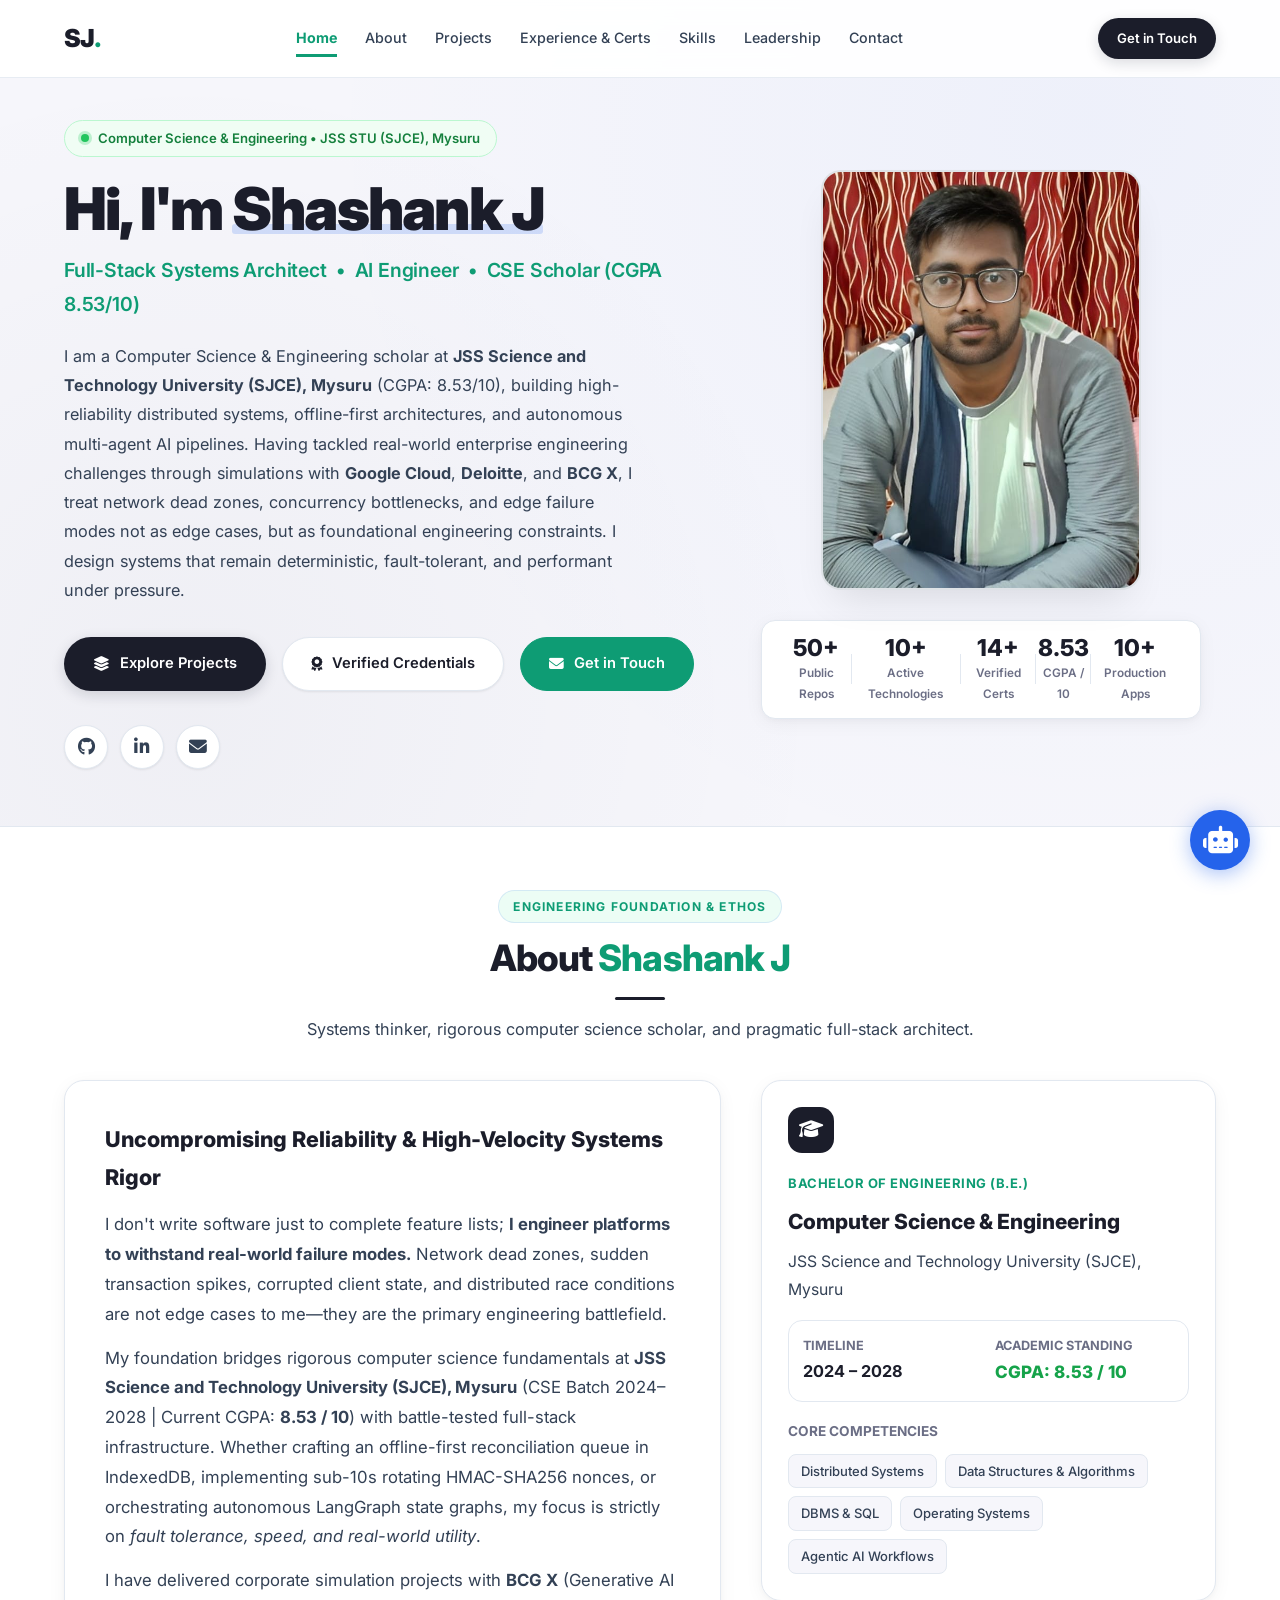
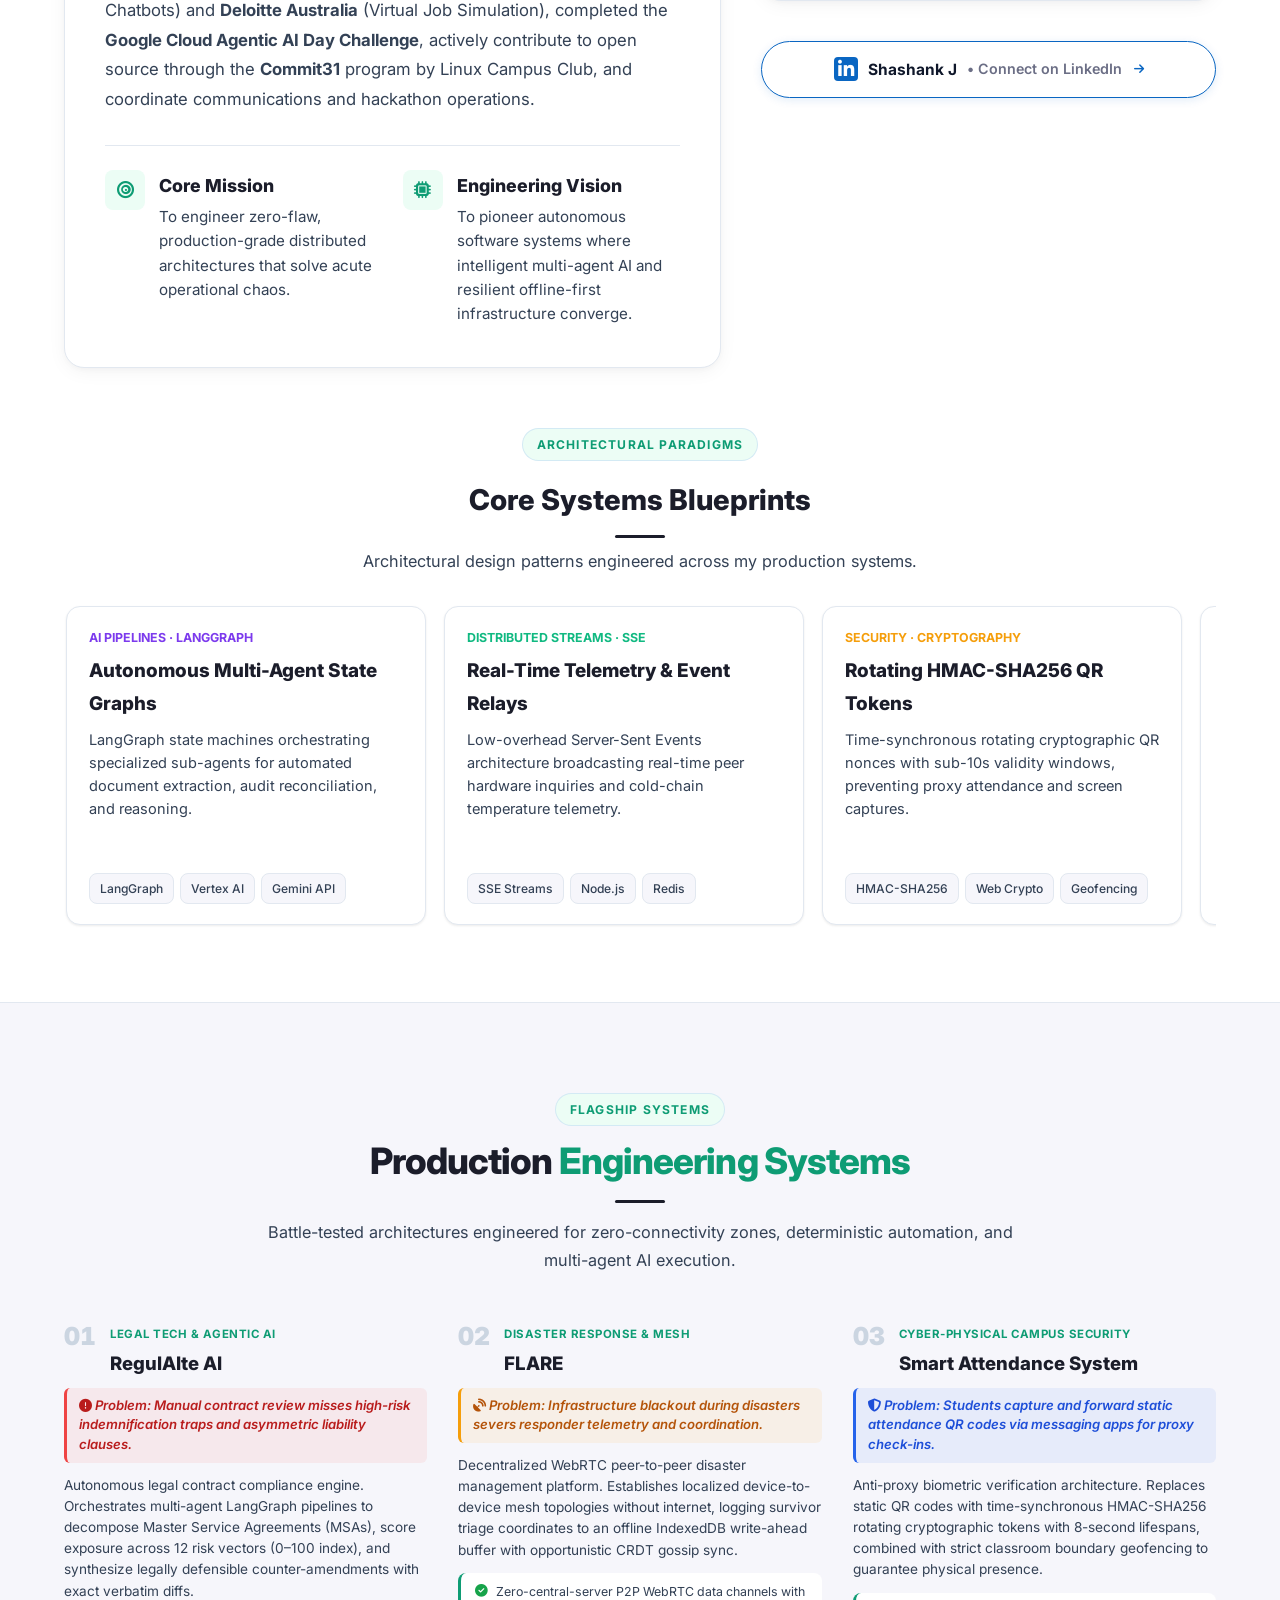
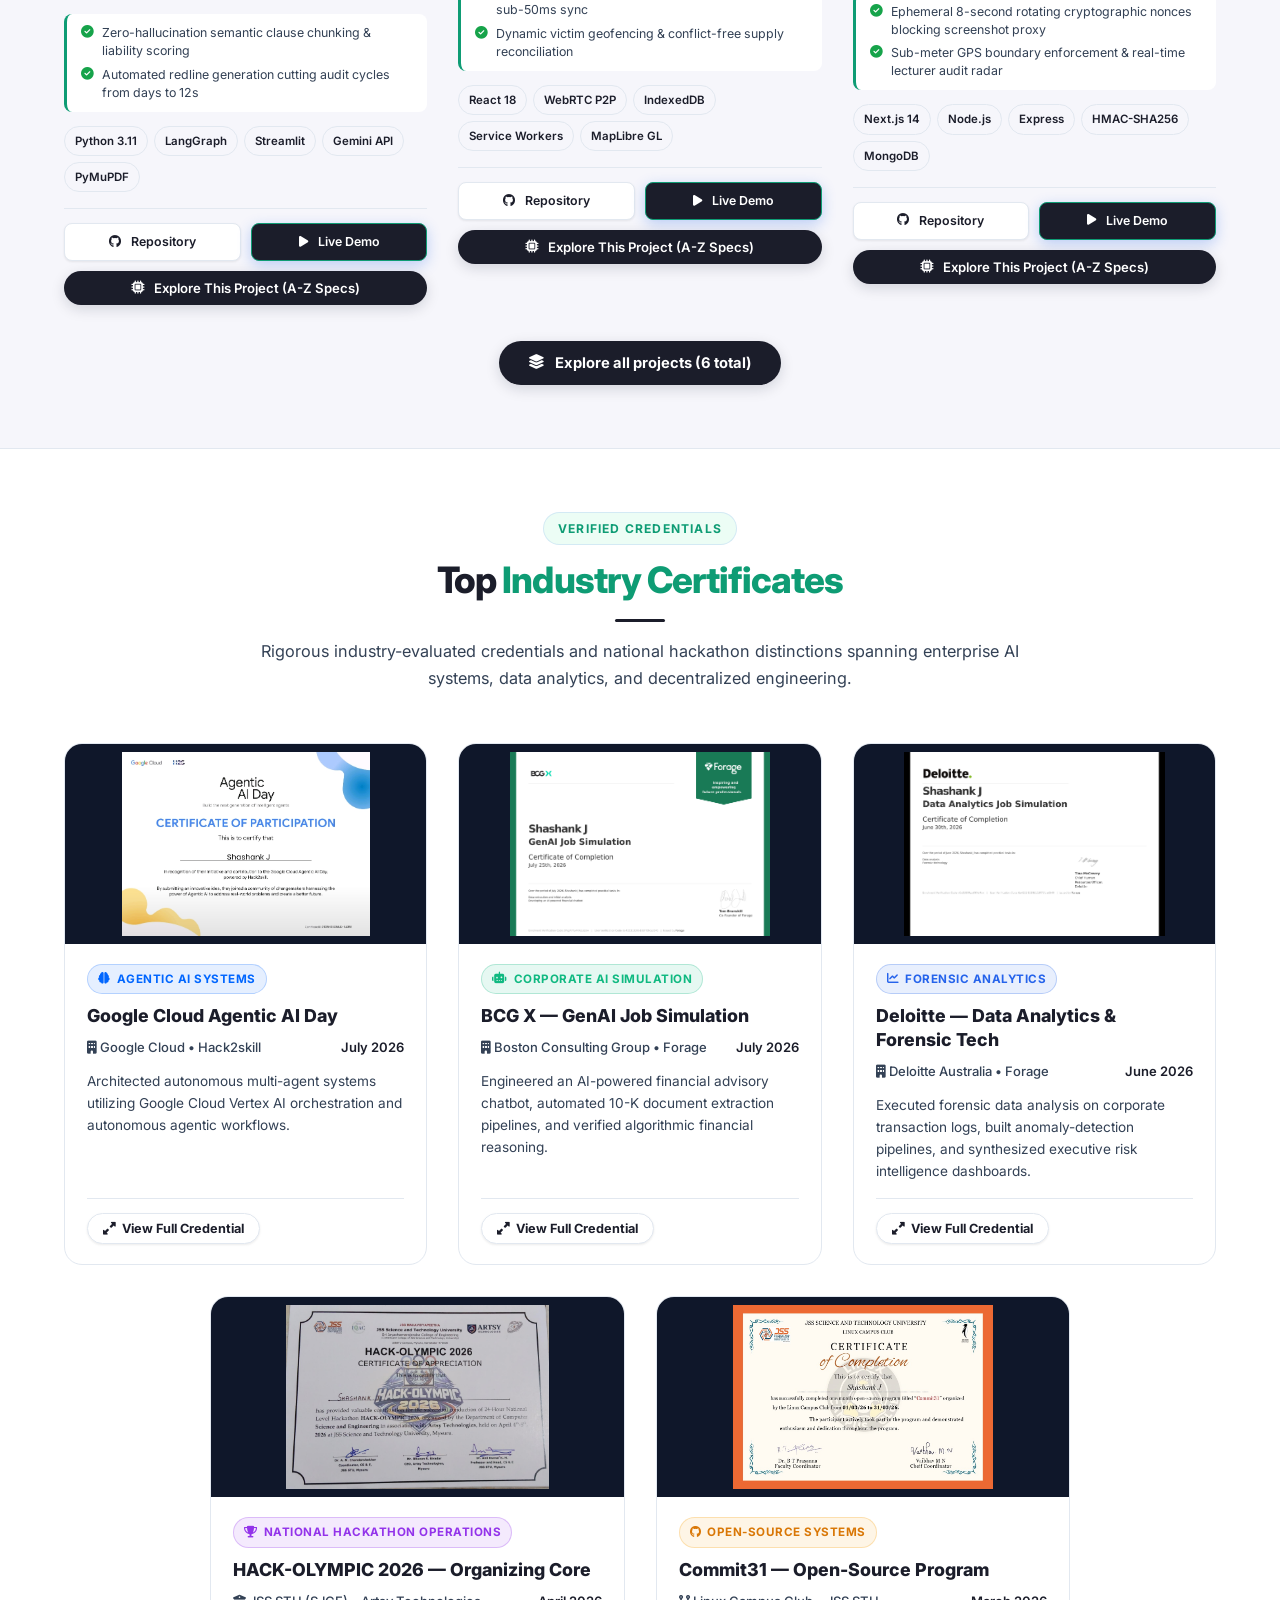
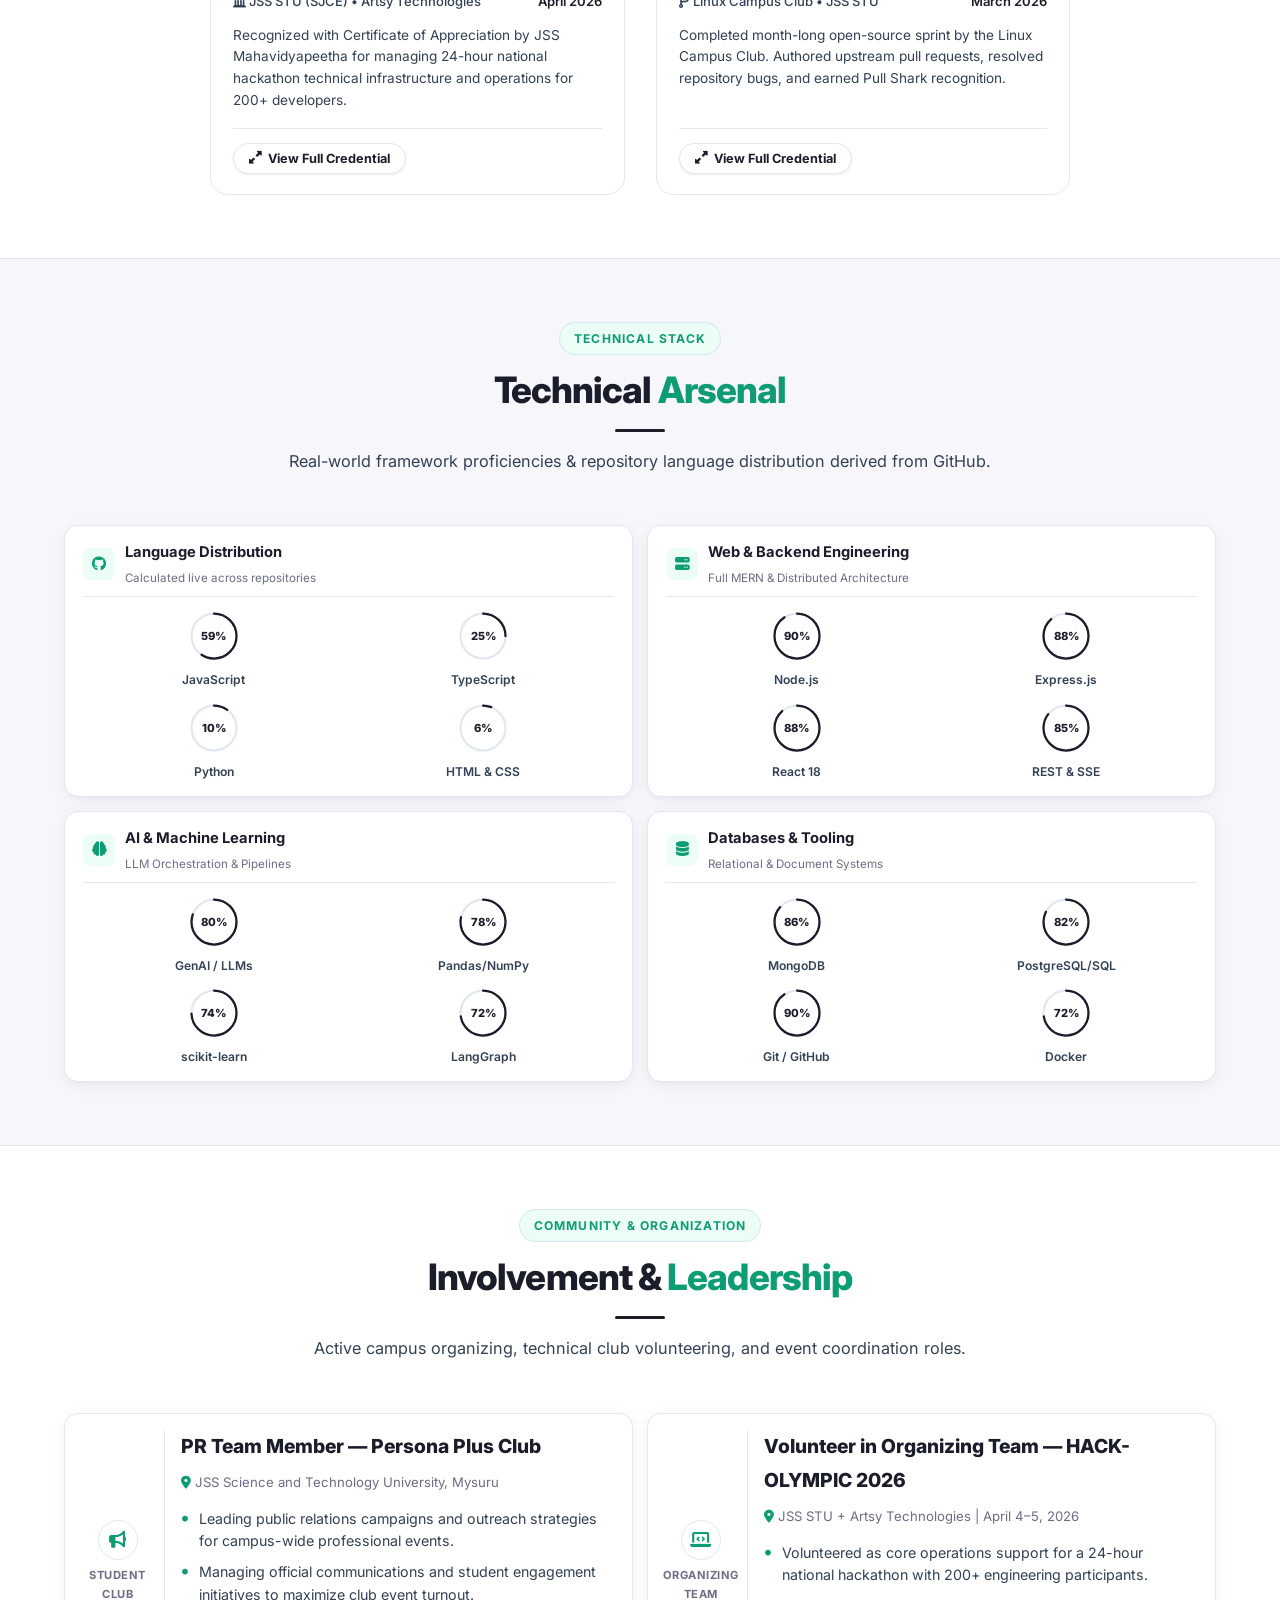
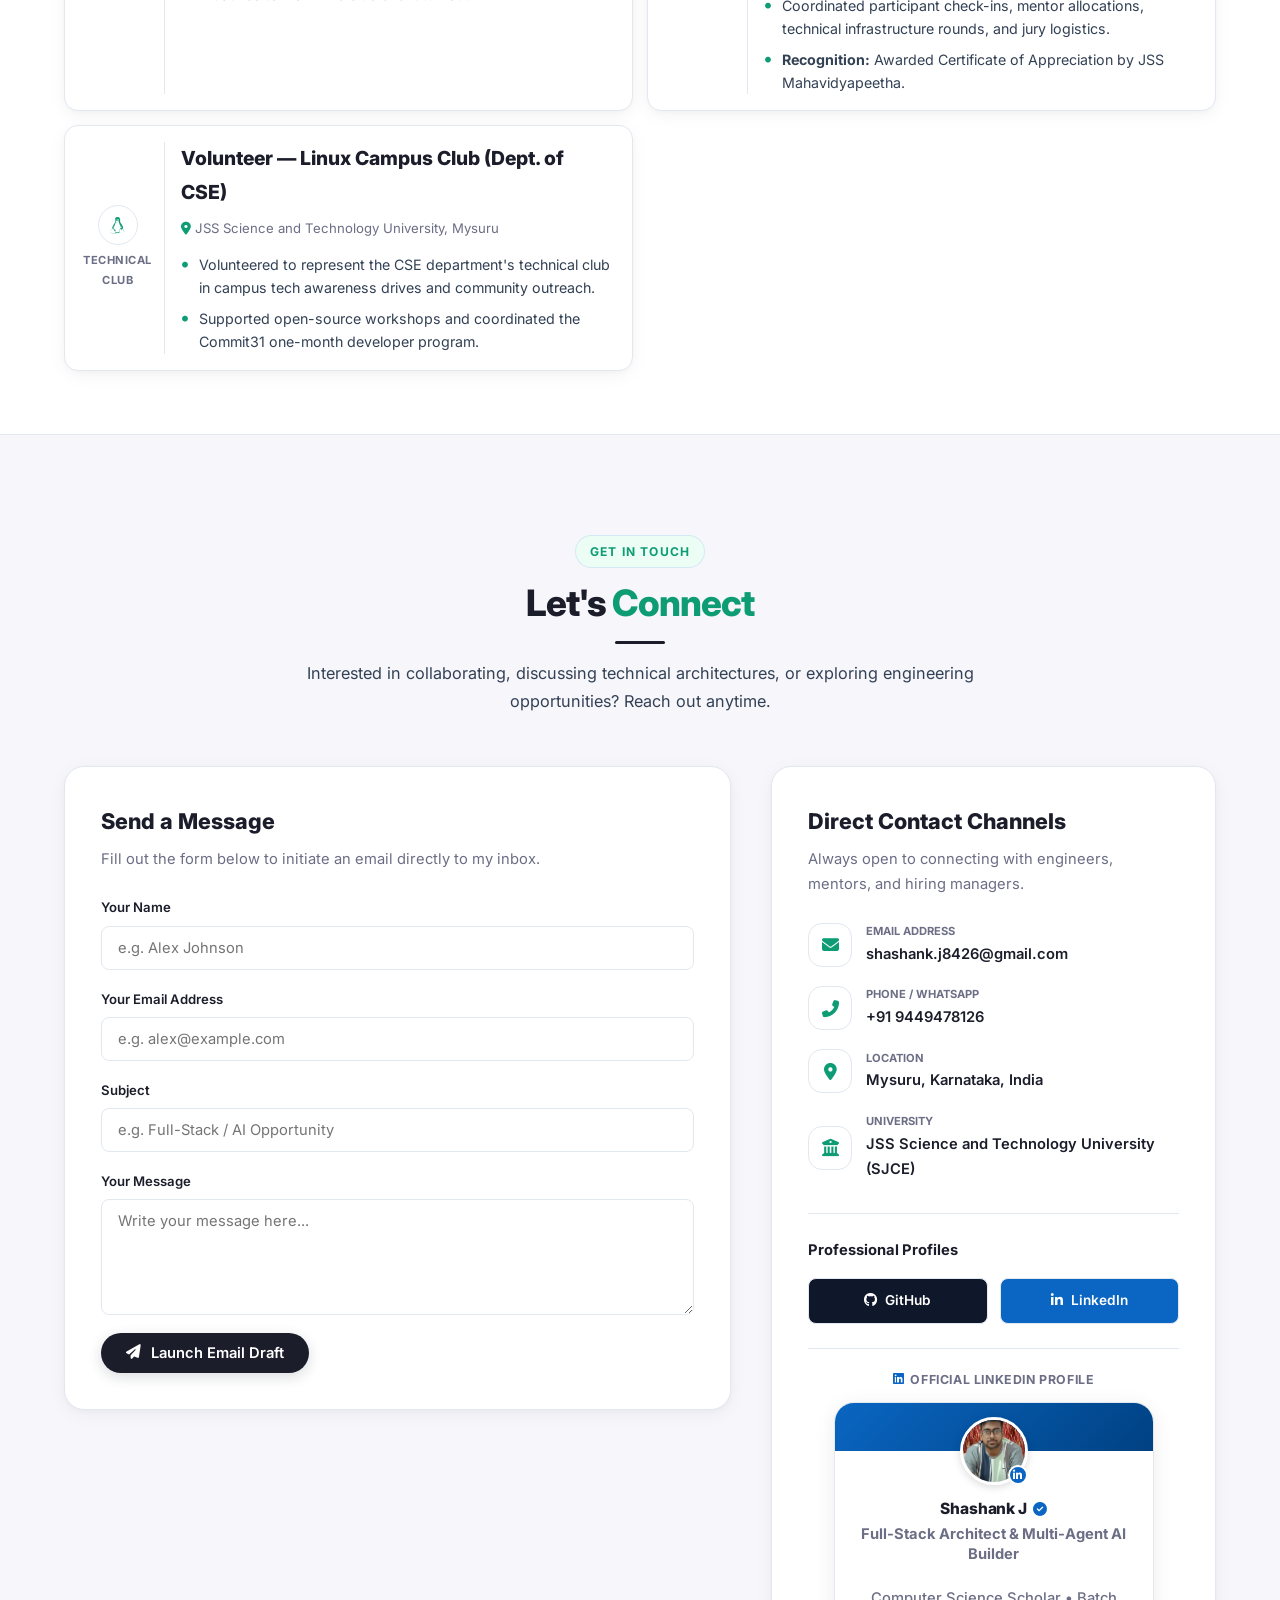
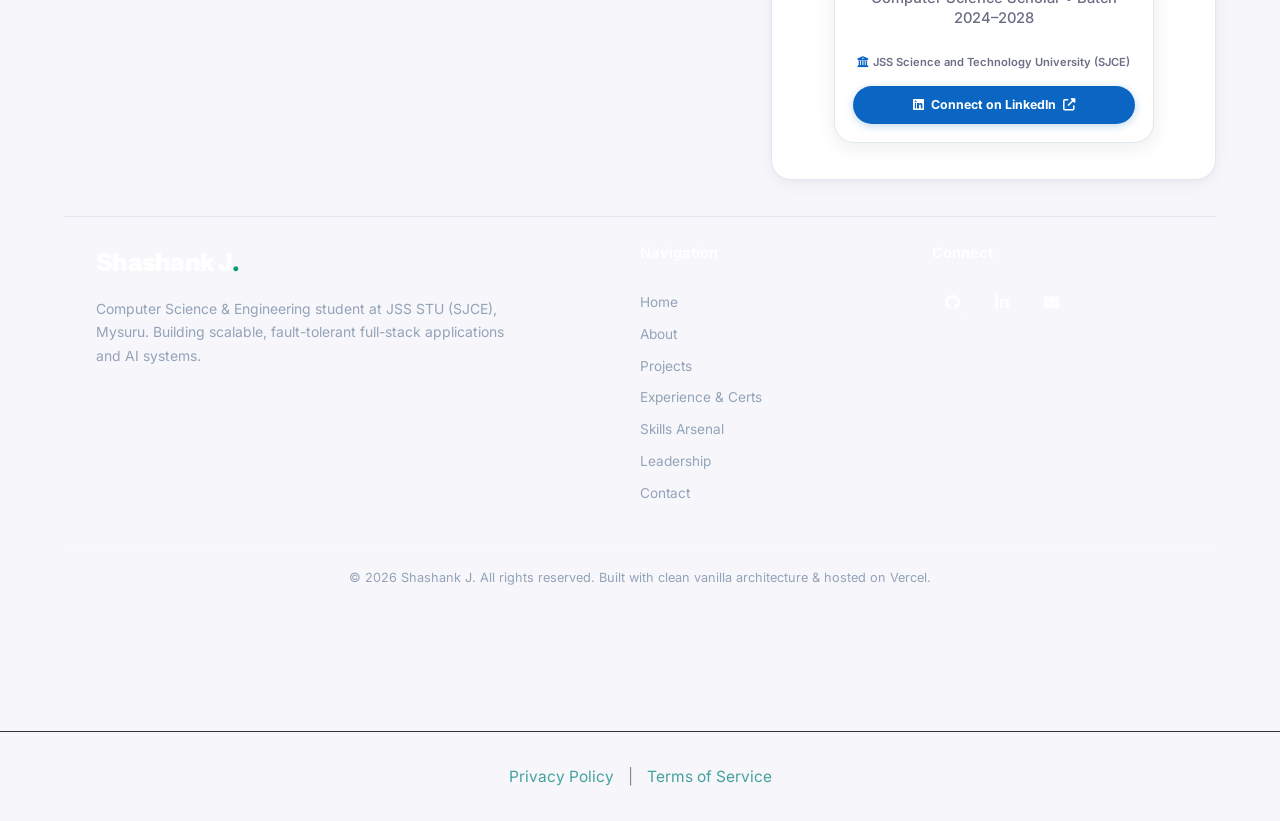
==== commit 770377f9: "feat(portfolio): overhaul projects upfront, 3:2 reverse pyramid certs, A-Z project specs modal, and " ====
--- a/index.html
+++ b/index.html
@@ -87,7 +87,7 @@
               Full-Stack Systems Architect &nbsp;•&nbsp; AI Engineer &nbsp;•&nbsp; CSE Scholar (CGPA 8.53/10)
             </p>
             <p class="hero-intro reveal-up">
-              I am a Full-Stack Software Engineer and Computer Science student at <strong>JSS Science and Technology University (SJCE), Mysuru</strong> (CGPA: 8.53/10). I specialize in building resilient, offline-first web applications and integrating practical AI workflows. Through virtual job simulations with <strong>Google Cloud</strong> and <strong>BCG X</strong>, I've gained exposure to enterprise-level architecture and problem-solving. I focus on writing clean, scalable code to solve real-world problems.
+              I am a Computer Science &amp; Engineering scholar at <strong>JSS Science and Technology University (SJCE), Mysuru</strong> (CGPA: 8.53/10), building high-reliability distributed systems, offline-first architectures, and autonomous multi-agent AI pipelines. Having tackled real-world enterprise engineering challenges through simulations with <strong>Google Cloud</strong>, <strong>Deloitte</strong>, and <strong>BCG X</strong>, I treat network dead zones, concurrency bottlenecks, and edge failure modes not as edge cases, but as foundational engineering constraints. I design systems that remain deterministic, fault-tolerant, and performant under pressure.
             </p>
             <div class="hero-cta reveal-up">
               <a href="#projects" class="btn btn-dark">
@@ -342,175 +342,267 @@
           <span class="section-badge">Flagship Systems</span>
           <h2 class="section-title">Production <span>Engineering Systems</span></h2>
           <div class="section-divider"></div>
-          <p class="section-subtitle">Top engineering architectures and live production systems.</p>
+          <p class="section-subtitle">Battle-tested architectures engineered for zero-connectivity zones, deterministic automation, and multi-agent AI execution.</p>
         </div>
 
         <div class="projects-grid" style="display: grid; gap: 2rem; grid-template-columns: repeat(auto-fit, minmax(320px, 1fr));">
-          <!-- 1. LifeStream V3 -->
-          <article class="project-card reveal-up" data-repo="LifeStream-V3">
+          
+          <!-- 1. RegulAIte AI (Upfront) -->
+          <article class="project-card reveal-up" data-repo="regulaite">
             <div class="project-card-header">
               <span class="project-num">01</span>
               <div class="project-title-group" style="flex: 1;">
                 <div style="display: flex; align-items: center; justify-content: space-between; margin-bottom: 4px;">
-                  <span class="project-category">HEALTHCARE EMERGENCY</span>
-                </div>
-                <h3>LifeStream V3</h3>
+                  <span class="project-category">LEGAL TECH &amp; AGENTIC AI</span>
+                </div>
+                <h3>RegulAIte AI</h3>
               </div>
             </div>
             <div class="project-card-body">
+              <div class="project-hook-banner" style="background: rgba(239, 68, 68, 0.08); border-left: 3px solid #ef4444; padding: 8px 12px; border-radius: 6px; margin-bottom: 12px; font-size: 0.85rem; color: #b91c1c; font-weight: 600;">
+                <i class="fas fa-exclamation-circle"></i> Problem: Manual contract review misses high-risk indemnification traps and asymmetric liability clauses.
+              </div>
               <p class="project-desc">
-                Mission-critical emergency blood dispatch platform transforming chaotic supply panics into sub-second deterministic matches.
+                Autonomous legal contract compliance engine. Orchestrates multi-agent LangGraph pipelines to decompose Master Service Agreements (MSAs), score exposure across 12 risk vectors (0–100 index), and synthesize legally defensible counter-amendments with exact verbatim diffs.
               </p>
+              <div class="project-highlights" style="margin-bottom: 14px;">
+                <div class="highlight-item"><i class="fas fa-check-circle"></i> Zero-hallucination semantic clause chunking &amp; liability scoring</div>
+                <div class="highlight-item"><i class="fas fa-check-circle"></i> Automated redline generation cutting audit cycles from days to 12s</div>
+              </div>
               <div class="project-tech-tags">
-                <span class="tech-tag">React 18</span>
-                <span class="tech-tag">Node.js</span>
-                <span class="tech-tag">Express</span>
-              </div>
-            </div>
-            <div class="project-card-footer">
-              <div class="project-action-btns">
-                <a href="https://github.com/shashank-workspace/life-stream-v3" target="_blank" class="btn btn-sm btn-outline"><i class="fab fa-github"></i> Repository</a>
-                <a href="https://lifestream-v3.shashankj.tech" target="_blank" class="btn btn-sm btn-demo btn-demo-active"><i class="fas fa-play"></i> Live Demo</a>
-              </div>
+                <span class="tech-tag">Python 3.11</span>
+                <span class="tech-tag">LangGraph</span>
+                <span class="tech-tag">Streamlit</span>
+                <span class="tech-tag">Gemini API</span>
+                <span class="tech-tag">PyMuPDF</span>
+              </div>
+            </div>
+            <div class="project-card-footer" style="display: flex; flex-direction: column; gap: 10px; align-items: stretch;">
+              <div class="project-action-btns" style="display: flex; gap: 10px; width: 100%;">
+                <a href="https://github.com/Shashankcodelover/RegulAIte" target="_blank" rel="noopener noreferrer" class="btn btn-sm btn-outline" style="flex: 1; text-align: center;"><i class="fab fa-github"></i> Repository</a>
+                <a href="https://regulaite.shashankj.tech" target="_blank" rel="noopener noreferrer" class="btn btn-sm btn-demo btn-demo-active" style="flex: 1; text-align: center;"><i class="fas fa-play"></i> Live Demo</a>
+              </div>
+              <button class="btn btn-sm btn-dark" style="width: 100%; cursor: pointer;" onclick="openProjectModal('regulaite')">
+                <i class="fas fa-microchip"></i> Explore This Project (A-Z Specs)
+              </button>
             </div>
           </article>
 
-          <!-- 2. RegulAIte AI -->
-          <article class="project-card reveal-up" data-repo="regulaite">
+          <!-- 2. FLARE (Upfront) -->
+          <article class="project-card reveal-up" data-repo="flare">
             <div class="project-card-header">
               <span class="project-num">02</span>
               <div class="project-title-group" style="flex: 1;">
                 <div style="display: flex; align-items: center; justify-content: space-between; margin-bottom: 4px;">
-                  <span class="project-category">LEGAL TECH & AGENTIC AI</span>
-                </div>
-                <h3>RegulAIte AI</h3>
+                  <span class="project-category">DISASTER RESPONSE &amp; MESH</span>
+                </div>
+                <h3>FLARE</h3>
               </div>
             </div>
             <div class="project-card-body">
+              <div class="project-hook-banner" style="background: rgba(245, 158, 11, 0.08); border-left: 3px solid #f59e0b; padding: 8px 12px; border-radius: 6px; margin-bottom: 12px; font-size: 0.85rem; color: #b45309; font-weight: 600;">
+                <i class="fas fa-satellite-dish"></i> Problem: Infrastructure blackout during disasters severs responder telemetry and coordination.
+              </div>
               <p class="project-desc">
-                Autonomous compliance analyzer identifying contractual liabilities, computing numerical risk scores, and generating safe renegotiated clauses.
+                Decentralized WebRTC peer-to-peer disaster management platform. Establishes localized device-to-device mesh topologies without internet, logging survivor triage coordinates to an offline IndexedDB write-ahead buffer with opportunistic CRDT gossip sync.
               </p>
+              <div class="project-highlights" style="margin-bottom: 14px;">
+                <div class="highlight-item"><i class="fas fa-check-circle"></i> Zero-central-server P2P WebRTC data channels with sub-50ms sync</div>
+                <div class="highlight-item"><i class="fas fa-check-circle"></i> Dynamic victim geofencing &amp; conflict-free supply reconciliation</div>
+              </div>
               <div class="project-tech-tags">
-                <span class="tech-tag">Python</span>
-                <span class="tech-tag">Streamlit</span>
-                <span class="tech-tag">LLM Pipelines</span>
-              </div>
-            </div>
-            <div class="project-card-footer">
-              <div class="project-action-btns">
-                <a href="https://github.com/shashank-workspace/regulaite" target="_blank" class="btn btn-sm btn-outline"><i class="fab fa-github"></i> Repository</a>
-                <a href="https://regulaite.shashankj.tech" target="_blank" class="btn btn-sm btn-demo btn-demo-active"><i class="fas fa-play"></i> Live Demo</a>
-              </div>
+                <span class="tech-tag">React 18</span>
+                <span class="tech-tag">WebRTC P2P</span>
+                <span class="tech-tag">IndexedDB</span>
+                <span class="tech-tag">Service Workers</span>
+                <span class="tech-tag">MapLibre GL</span>
+              </div>
+            </div>
+            <div class="project-card-footer" style="display: flex; flex-direction: column; gap: 10px; align-items: stretch;">
+              <div class="project-action-btns" style="display: flex; gap: 10px; width: 100%;">
+                <a href="https://github.com/Shashankcodelover/FLARE" target="_blank" rel="noopener noreferrer" class="btn btn-sm btn-outline" style="flex: 1; text-align: center;"><i class="fab fa-github"></i> Repository</a>
+                <a href="https://flare.shashankj.tech" target="_blank" rel="noopener noreferrer" class="btn btn-sm btn-demo btn-demo-active" style="flex: 1; text-align: center;"><i class="fas fa-play"></i> Live Demo</a>
+              </div>
+              <button class="btn btn-sm btn-dark" style="width: 100%; cursor: pointer;" onclick="openProjectModal('flare')">
+                <i class="fas fa-microchip"></i> Explore This Project (A-Z Specs)
+              </button>
             </div>
           </article>
 
-          <!-- 3. Phoenix -->
-          <article class="project-card reveal-up" data-repo="phoenix">
+          <!-- 3. Smart Attendance System (Upfront) -->
+          <article class="project-card reveal-up" data-repo="Smart_Attendance_System">
             <div class="project-card-header">
               <span class="project-num">03</span>
               <div class="project-title-group" style="flex: 1;">
                 <div style="display: flex; align-items: center; justify-content: space-between; margin-bottom: 4px;">
-                  <span class="project-category">MULTI-PROVIDER AI</span>
-                </div>
-                <h3>Phoenix</h3>
+                  <span class="project-category">CYBER-PHYSICAL CAMPUS SECURITY</span>
+                </div>
+                <h3>Smart Attendance System</h3>
               </div>
             </div>
             <div class="project-card-body">
+              <div class="project-hook-banner" style="background: rgba(37, 99, 235, 0.08); border-left: 3px solid #2563eb; padding: 8px 12px; border-radius: 6px; margin-bottom: 12px; font-size: 0.85rem; color: #1d4ed8; font-weight: 600;">
+                <i class="fas fa-shield-alt"></i> Problem: Students capture and forward static attendance QR codes via messaging apps for proxy check-ins.
+              </div>
               <p class="project-desc">
-                Full-stack career accelerator and hackathon platform with multi-provider AI routing and sandboxed code execution.
+                Anti-proxy biometric verification architecture. Replaces static QR codes with time-synchronous HMAC-SHA256 rotating cryptographic tokens with 8-second lifespans, combined with strict classroom boundary geofencing to guarantee physical presence.
               </p>
+              <div class="project-highlights" style="margin-bottom: 14px;">
+                <div class="highlight-item"><i class="fas fa-check-circle"></i> Ephemeral 8-second rotating cryptographic nonces blocking screenshot proxy</div>
+                <div class="highlight-item"><i class="fas fa-check-circle"></i> Sub-meter GPS boundary enforcement &amp; real-time lecturer audit radar</div>
+              </div>
               <div class="project-tech-tags">
-                <span class="tech-tag">Next.js</span>
-                <span class="tech-tag">AI Routing</span>
-                <span class="tech-tag">Sandbox</span>
-              </div>
-            </div>
-            <div class="project-card-footer">
-              <div class="project-action-btns">
-                <a href="https://github.com/shashank-workspace/phoenix" target="_blank" class="btn btn-sm btn-outline"><i class="fab fa-github"></i> Repository</a>
-                <a href="https://phoenix.shashankj.tech" target="_blank" class="btn btn-sm btn-demo btn-demo-active"><i class="fas fa-play"></i> Live Demo</a>
-              </div>
+                <span class="tech-tag">Next.js 14</span>
+                <span class="tech-tag">Node.js</span>
+                <span class="tech-tag">Express</span>
+                <span class="tech-tag">HMAC-SHA256</span>
+                <span class="tech-tag">MongoDB</span>
+              </div>
+            </div>
+            <div class="project-card-footer" style="display: flex; flex-direction: column; gap: 10px; align-items: stretch;">
+              <div class="project-action-btns" style="display: flex; gap: 10px; width: 100%;">
+                <a href="https://github.com/Shashankcodelover/Smart_Attendance_System" target="_blank" rel="noopener noreferrer" class="btn btn-sm btn-outline" style="flex: 1; text-align: center;"><i class="fab fa-github"></i> Repository</a>
+                <a href="https://smart-attendance-system.shashankj.tech" target="_blank" rel="noopener noreferrer" class="btn btn-sm btn-demo btn-demo-active" style="flex: 1; text-align: center;"><i class="fas fa-play"></i> Live Demo</a>
+              </div>
+              <button class="btn btn-sm btn-dark" style="width: 100%; cursor: pointer;" onclick="openProjectModal('smart-attendance')">
+                <i class="fas fa-microchip"></i> Explore This Project (A-Z Specs)
+              </button>
             </div>
           </article>
-        </div>
-
+
+        </div>
+
+        <!-- Expanded Projects Grid (Top 6 Total) -->
         <div id="moreProjects" class="projects-grid" style="display: none; gap: 2rem; grid-template-columns: repeat(auto-fit, minmax(320px, 1fr)); margin-top: 2rem;">
-          <!-- 4. FLARE -->
-          <article class="project-card" data-repo="flare">
+          
+          <!-- 4. LifeStream V3 -->
+          <article class="project-card" data-repo="LifeStream-V3">
             <div class="project-card-header">
               <span class="project-num">04</span>
               <div class="project-title-group" style="flex: 1;">
                 <div style="display: flex; align-items: center; justify-content: space-between; margin-bottom: 4px;">
-                  <span class="project-category">DISASTER RESPONSE</span>
-                </div>
-                <h3>FLARE</h3>
+                  <span class="project-category">HEALTHCARE EMERGENCY LOGISTICS</span>
+                </div>
+                <h3>LifeStream V3</h3>
               </div>
             </div>
             <div class="project-card-body">
+              <div class="project-hook-banner" style="background: rgba(220, 38, 38, 0.08); border-left: 3px solid #dc2626; padding: 8px 12px; border-radius: 6px; margin-bottom: 12px; font-size: 0.85rem; color: #991b1b; font-weight: 600;">
+                <i class="fas fa-heartbeat"></i> Problem: Cold-chain blood units spoil if temperature violates 2°C–6°C during manual transit dispatch.
+              </div>
               <p class="project-desc">
-                WebRTC P2P disaster management system enabling resilient communication during catastrophic infrastructure failures.
+                Deterministic emergency blood dispatch platform. Matches critical hospital shortages against verified regional blood donors in under 800ms, streaming continuous IoT cold-chain temperature telemetry over Server-Sent Events (SSE).
               </p>
-            </div>
-            <div class="project-card-footer">
-              <div class="project-action-btns">
-                <a href="https://github.com/shashank-workspace/flare" target="_blank" class="btn btn-sm btn-outline"><i class="fab fa-github"></i> Repository</a>
-                <a href="https://flare.shashankj.tech" target="_blank" class="btn btn-sm btn-demo btn-demo-active"><i class="fas fa-play"></i> Live Demo</a>
-              </div>
+              <div class="project-highlights" style="margin-bottom: 14px;">
+                <div class="highlight-item"><i class="fas fa-check-circle"></i> Sub-second deterministic antigen &amp; proximity matching algorithm</div>
+                <div class="highlight-item"><i class="fas fa-check-circle"></i> Live thermal threshold alerts with real-time route rerouting</div>
+              </div>
+              <div class="project-tech-tags">
+                <span class="tech-tag">React 18</span>
+                <span class="tech-tag">Node.js</span>
+                <span class="tech-tag">SSE Streams</span>
+                <span class="tech-tag">Socket.io</span>
+                <span class="tech-tag">Leaflet</span>
+              </div>
+            </div>
+            <div class="project-card-footer" style="display: flex; flex-direction: column; gap: 10px; align-items: stretch;">
+              <div class="project-action-btns" style="display: flex; gap: 10px; width: 100%;">
+                <a href="https://github.com/Shashankcodelover/LifeStream-V3" target="_blank" rel="noopener noreferrer" class="btn btn-sm btn-outline" style="flex: 1; text-align: center;"><i class="fab fa-github"></i> Repository</a>
+                <a href="https://lifestream-v3.shashankj.tech" target="_blank" rel="noopener noreferrer" class="btn btn-sm btn-demo btn-demo-active" style="flex: 1; text-align: center;"><i class="fas fa-play"></i> Live Demo</a>
+              </div>
+              <button class="btn btn-sm btn-dark" style="width: 100%; cursor: pointer;" onclick="openProjectModal('lifestream')">
+                <i class="fas fa-microchip"></i> Explore This Project (A-Z Specs)
+              </button>
             </div>
           </article>
 
-          <!-- 5. Placement Clash Resolver -->
-          <article class="project-card" data-repo="placement-clash-resolver">
+          <!-- 5. Phoenix -->
+          <article class="project-card" data-repo="phoenix">
             <div class="project-card-header">
               <span class="project-num">05</span>
               <div class="project-title-group" style="flex: 1;">
                 <div style="display: flex; align-items: center; justify-content: space-between; margin-bottom: 4px;">
-                  <span class="project-category">GRAPH THEORY</span>
-                </div>
-                <h3>Placement Clash Resolver</h3>
+                  <span class="project-category">TECHNICAL PLACEMENT OS &amp; AI</span>
+                </div>
+                <h3>Phoenix</h3>
               </div>
             </div>
             <div class="project-card-body">
+              <div class="project-hook-banner" style="background: rgba(147, 51, 234, 0.08); border-left: 3px solid #9333ea; padding: 8px 12px; border-radius: 6px; margin-bottom: 12px; font-size: 0.85rem; color: #6b21a8; font-weight: 600;">
+                <i class="fas fa-sitemap"></i> Problem: Fragmented interview prep forces students to juggle code sandboxes, system design tools, and mock bots.
+              </div>
               <p class="project-desc">
-                Automated interview scheduling and slot arbitration engine eliminating simultaneous company interview clashes.
+                Unified career acceleration and technical placement OS. Features an interactive System Design Canvas with real-time Single Point of Failure (SPOF) detection, automated AST Big-O complexity profiler, and multi-provider AI mock interview simulator.
               </p>
-            </div>
-            <div class="project-card-footer">
-              <div class="project-action-btns">
-                <a href="https://github.com/shashank-workspace/placement-clash-resolver" target="_blank" class="btn btn-sm btn-outline"><i class="fab fa-github"></i> Repository</a>
-                <a href="https://placement-clash-resolver.shashankj.tech" target="_blank" class="btn btn-sm btn-demo btn-demo-active"><i class="fas fa-play"></i> Live Demo</a>
-              </div>
+              <div class="project-highlights" style="margin-bottom: 14px;">
+                <div class="highlight-item"><i class="fas fa-check-circle"></i> Graph topology canvas evaluating SPOF &amp; CAP theorem invariants</div>
+                <div class="highlight-item"><i class="fas fa-check-circle"></i> Multi-LLM failover routing across Gemini, Groq, and OpenAI</div>
+              </div>
+              <div class="project-tech-tags">
+                <span class="tech-tag">Next.js 15</span>
+                <span class="tech-tag">TypeScript</span>
+                <span class="tech-tag">AST Profiler</span>
+                <span class="tech-tag">Multi-LLM Dispatcher</span>
+                <span class="tech-tag">Canvas 2D</span>
+              </div>
+            </div>
+            <div class="project-card-footer" style="display: flex; flex-direction: column; gap: 10px; align-items: stretch;">
+              <div class="project-action-btns" style="display: flex; gap: 10px; width: 100%;">
+                <a href="https://github.com/Shashankcodelover/Phoenix" target="_blank" rel="noopener noreferrer" class="btn btn-sm btn-outline" style="flex: 1; text-align: center;"><i class="fab fa-github"></i> Repository</a>
+                <a href="https://phoenix.shashankj.tech" target="_blank" rel="noopener noreferrer" class="btn btn-sm btn-demo btn-demo-active" style="flex: 1; text-align: center;"><i class="fas fa-play"></i> Live Demo</a>
+              </div>
+              <button class="btn btn-sm btn-dark" style="width: 100%; cursor: pointer;" onclick="openProjectModal('phoenix')">
+                <i class="fas fa-microchip"></i> Explore This Project (A-Z Specs)
+              </button>
             </div>
           </article>
 
-          <!-- 6. AURA Customer Support -->
-          <article class="project-card" data-repo="aura">
+          <!-- 6. Placement Clash Resolver -->
+          <article class="project-card" data-repo="placement-clash-resolver">
             <div class="project-card-header">
               <span class="project-num">06</span>
               <div class="project-title-group" style="flex: 1;">
                 <div style="display: flex; align-items: center; justify-content: space-between; margin-bottom: 4px;">
-                  <span class="project-category">SUPPORT AGENT</span>
-                </div>
-                <h3>AURA Customer Support</h3>
+                  <span class="project-category">GRAPH THEORY &amp; ARBITRATION</span>
+                </div>
+                <h3>Placement Clash Resolver</h3>
               </div>
             </div>
             <div class="project-card-body">
+              <div class="project-hook-banner" style="background: rgba(16, 185, 129, 0.08); border-left: 3px solid #10b981; padding: 8px 12px; border-radius: 6px; margin-bottom: 12px; font-size: 0.85rem; color: #047857; font-weight: 600;">
+                <i class="fas fa-project-diagram"></i> Problem: Simultaneous on-campus corporate recruitment drives trigger severe candidate interview collisions.
+              </div>
               <p class="project-desc">
-                Intelligent customer support interface mimicking traditional and professional UX with robust backend integrations.
+                Automated combinatorial interview scheduling and slot arbitration engine. Executes Hopcroft-Karp maximum bipartite matching to resolve multi-company interview collisions dynamically with zero candidate schedule clashes.
               </p>
-            </div>
-            <div class="project-card-footer">
-              <div class="project-action-btns">
-                <a href="https://github.com/shashank-workspace/aura" target="_blank" class="btn btn-sm btn-outline"><i class="fab fa-github"></i> Repository</a>
-                <a href="https://aura-customer-support.shashankj.tech" target="_blank" class="btn btn-sm btn-demo btn-demo-active"><i class="fas fa-play"></i> Live Demo</a>
-              </div>
+              <div class="project-highlights" style="margin-bottom: 14px;">
+                <div class="highlight-item"><i class="fas fa-check-circle"></i> Hopcroft-Karp bipartite matching computing conflict-free schedules in &lt;180ms</div>
+                <div class="highlight-item"><i class="fas fa-check-circle"></i> Live WebSocket dispatcher broadcasting immediate rescheduling updates</div>
+              </div>
+              <div class="project-tech-tags">
+                <span class="tech-tag">React 18</span>
+                <span class="tech-tag">Node.js</span>
+                <span class="tech-tag">NetworkX</span>
+                <span class="tech-tag">WebSockets</span>
+                <span class="tech-tag">Algorithms</span>
+              </div>
+            </div>
+            <div class="project-card-footer" style="display: flex; flex-direction: column; gap: 10px; align-items: stretch;">
+              <div class="project-action-btns" style="display: flex; gap: 10px; width: 100%;">
+                <a href="https://github.com/Shashankcodelover/Placement-Clash-Resolver" target="_blank" rel="noopener noreferrer" class="btn btn-sm btn-outline" style="flex: 1; text-align: center;"><i class="fab fa-github"></i> Repository</a>
+                <a href="https://placement-clash-resolver.shashankj.tech" target="_blank" rel="noopener noreferrer" class="btn btn-sm btn-demo btn-demo-active" style="flex: 1; text-align: center;"><i class="fas fa-play"></i> Live Demo</a>
+              </div>
+              <button class="btn btn-sm btn-dark" style="width: 100%; cursor: pointer;" onclick="openProjectModal('placement-clash')">
+                <i class="fas fa-microchip"></i> Explore This Project (A-Z Specs)
+              </button>
             </div>
           </article>
+
         </div>
         
-        <div class="text-center reveal-up" style="margin-top: 30px; text-align: center;">
-          <button class="btn btn-dark" style="cursor:pointer;" onclick="var el = document.getElementById('moreProjects'); if(el.style.display==='none'){el.style.display='grid'; this.innerHTML='<i class=\'fas fa-chevron-up\'></i> Show less projects';}else{el.style.display='none'; this.innerHTML='<i class=\'fas fa-layer-group\'></i> Explore more projects';}">
-             <i class="fas fa-layer-group"></i> Explore more projects
+        <div class="text-center reveal-up" style="margin-top: 36px; text-align: center;">
+          <button class="btn btn-dark" id="toggleProjectsBtn" style="cursor: pointer; padding: 12px 28px; font-weight: 700;" onclick="toggleMoreProjects()">
+             <i class="fas fa-layer-group"></i> Explore all projects (6 total)
           </button>
         </div>
       </div>
@@ -527,108 +619,153 @@
             <span class="section-badge">Verified Credentials</span>
             <h2 class="section-title">Top <span>Industry Certificates</span></h2>
             <div class="section-divider"></div>
-            <p class="section-subtitle">A curated selection of technical and event achievements.</p>
-          </div>
-
-          <style>
-            .essential-certs-grid {
-              display: flex;
-              flex-wrap: wrap;
-              justify-content: center;
-              gap: 1.5rem;
-              margin-top: 2rem;
-            }
-            .essential-certs-grid .cert-horizontal-card {
-              width: calc(25% - 1.5rem);
-              min-width: 250px;
-              max-width: none;
-              cursor: pointer;
-            }
-            @media (max-width: 1200px) {
-              .essential-certs-grid .cert-horizontal-card { width: calc(33.333% - 1.5rem); }
-            }
-            @media (max-width: 800px) {
-              .essential-certs-grid .cert-horizontal-card { width: calc(50% - 1.5rem); }
-            }
-            @media (max-width: 500px) {
-              .essential-certs-grid .cert-horizontal-card { width: 100%; }
-            }
-          </style>
-          <div class="essential-certs-grid">
-            
-            <!-- 0: Google Cloud Agentic AI -->
-            <div class="cert-horizontal-card reveal-up" onclick="openJourneyModal(0)">
-              <div>
-                <div class="cert-flagship-badge"><i class="fas fa-brain"></i> Agentic AI</div>
-                <h3 class="cert-flagship-title">Google Cloud Agentic AI Challenge</h3>
-                <div class="cert-flagship-meta">Google Cloud · July 2026</div>
-                <p class="cert-flagship-desc">Architected multi-agent autonomous system prototypes addressing enterprise operational friction.</p>
-              </div>
-            </div>
-
-            <!-- 1: BCG X -->
-            <div class="cert-horizontal-card reveal-up" onclick="openJourneyModal(1)">
-              <div>
-                <div class="cert-flagship-badge"><i class="fas fa-briefcase"></i> AI Simulation</div>
-                <h3 class="cert-flagship-title">BCG X — Generative AI</h3>
-                <div class="cert-flagship-meta">BCG X · July 2026</div>
-                <p class="cert-flagship-desc">Engineered an AI-powered financial analysis chatbot and automated extraction pipelines.</p>
-              </div>
-            </div>
-            
-            <!-- 2: Deloitte -->
-            <div class="cert-horizontal-card reveal-up" onclick="openJourneyModal(2)">
-              <div>
-                <div class="cert-flagship-badge"><i class="fas fa-chart-line"></i> Data Analytics</div>
-                <h3 class="cert-flagship-title">Deloitte Australia — Analytics</h3>
-                <div class="cert-flagship-meta">Deloitte Australia · June 2026</div>
-                <p class="cert-flagship-desc">Completed real-world corporate forensic analytics tasks and anomaly detection pipelines.</p>
-              </div>
-            </div>
-
-            <!-- 3: LinkedIn Generative AI -->
-            <div class="cert-horizontal-card reveal-up" onclick="openJourneyModal(3)">
-              <div>
-                <div class="cert-flagship-badge"><i class="fas fa-award"></i> NASBA Accredited CPE</div>
-                <h3 class="cert-flagship-title">What Is Generative AI?</h3>
-                <div class="cert-flagship-meta">LinkedIn Learning · July 2026</div>
-                <p class="cert-flagship-desc">Formal certification covering core Generative AI architectures and agentic workflows.</p>
-              </div>
-            </div>
-
-            <!-- 4: Commit31 -->
-            <div class="cert-horizontal-card reveal-up" onclick="openJourneyModal(4)">
-              <div>
-                <div class="cert-flagship-badge"><i class="fab fa-github"></i> Open Source</div>
-                <h3 class="cert-flagship-title">Commit31 - Open Source</h3>
-                <div class="cert-flagship-meta">Linux Campus Club · 2024</div>
-                <p class="cert-flagship-desc">Successfully completed a rigorous one-month open-source contribution program.</p>
-              </div>
-            </div>
-
-            <!-- 5: Technotsav -->
-            <div class="cert-horizontal-card reveal-up" onclick="openJourneyModal(5)">
-              <div>
-                <div class="cert-flagship-badge"><i class="fas fa-shield-alt"></i> Cybersecurity</div>
-                <h3 class="cert-flagship-title">Technotsav 2026</h3>
-                <div class="cert-flagship-meta">IEEE CIS + VVCE · April 2026</div>
-                <p class="cert-flagship-desc">Competed in Cybersecurity track architecting real-time vulnerability telemetry.</p>
-              </div>
-            </div>
-
-            <!-- 6: ViCoDathon -->
-            <div class="cert-horizontal-card reveal-up" onclick="openJourneyModal(6)">
-              <div>
-                <div class="cert-flagship-badge"><i class="fas fa-robot"></i> AI Hackathon</div>
-                <h3 class="cert-flagship-title">ViCoDathon 2026</h3>
-                <div class="cert-flagship-meta">AB Talks · August 2026</div>
-                <p class="cert-flagship-desc">Competed in India's premier AI Vibe Coding challenge via accelerated LLM pipelines.</p>
-              </div>
-            </div>
-
-          </div>
-      </div>
-    </section>
+            <p class="section-subtitle">Rigorous industry-evaluated credentials and national hackathon distinctions spanning enterprise AI systems, data analytics, and decentralized engineering.</p>
+          </div>
+
+          <div class="cert-pyramid-container">
+            <!-- Row 1: Top 3 Certificates -->
+            <div class="cert-pyramid-top-row">
+              
+              <!-- 0: Google Cloud Agentic AI -->
+              <article class="cert-pyramid-card reveal-up" onclick="openJourneyModal(0)">
+                <div class="cert-card-img-wrap">
+                  <img src="certificates/hack-google-agentic.jpg" alt="Google Cloud Agentic AI Day Certificate" loading="lazy">
+                  <div class="cert-inspect-overlay">
+                    <span><i class="fas fa-search-plus"></i> Inspect Credential</span>
+                  </div>
+                </div>
+                <div class="cert-card-info">
+                  <div class="cert-pill-badge"><i class="fas fa-brain"></i> Agentic AI Systems</div>
+                  <h3 class="cert-title">Google Cloud Agentic AI Day</h3>
+                  <div class="cert-org-meta">
+                    <span><i class="fas fa-building"></i> Google Cloud &bull; Hack2skill</span>
+                    <span class="cert-date">July 2026</span>
+                  </div>
+                  <p class="cert-summary">
+                    Architected autonomous multi-agent systems utilizing Google Cloud Vertex AI orchestration and autonomous agentic workflows.
+                  </p>
+                  <div class="cert-card-cta">
+                    <button class="btn btn-xs btn-outline" onclick="event.stopPropagation(); openJourneyModal(0);">
+                      <i class="fas fa-expand-alt"></i> View Full Credential
+                    </button>
+                  </div>
+                </div>
+              </article>
+
+              <!-- 1: BCG X Generative AI -->
+              <article class="cert-pyramid-card reveal-up" onclick="openJourneyModal(1)">
+                <div class="cert-card-img-wrap">
+                  <img src="certificates/cert-bcgx-genai.png" alt="BCG X Generative AI Job Simulation Certificate" loading="lazy">
+                  <div class="cert-inspect-overlay">
+                    <span><i class="fas fa-search-plus"></i> Inspect Credential</span>
+                  </div>
+                </div>
+                <div class="cert-card-info">
+                  <div class="cert-pill-badge" style="background: rgba(16, 185, 129, 0.1); color: #10b981; border-color: rgba(16, 185, 129, 0.25);"><i class="fas fa-robot"></i> Corporate AI Simulation</div>
+                  <h3 class="cert-title">BCG X &mdash; GenAI Job Simulation</h3>
+                  <div class="cert-org-meta">
+                    <span><i class="fas fa-building"></i> Boston Consulting Group &bull; Forage</span>
+                    <span class="cert-date">July 2026</span>
+                  </div>
+                  <p class="cert-summary">
+                    Engineered an AI-powered financial advisory chatbot, automated 10-K document extraction pipelines, and verified algorithmic financial reasoning.
+                  </p>
+                  <div class="cert-card-cta">
+                    <button class="btn btn-xs btn-outline" onclick="event.stopPropagation(); openJourneyModal(1);">
+                      <i class="fas fa-expand-alt"></i> View Full Credential
+                    </button>
+                  </div>
+                </div>
+              </article>
+
+              <!-- 2: Deloitte Australia Data Analytics -->
+              <article class="cert-pyramid-card reveal-up" onclick="openJourneyModal(2)">
+                <div class="cert-card-img-wrap">
+                  <img src="certificates/cert-deloitte-analytics.png" alt="Deloitte Australia Data Analytics Certificate" loading="lazy">
+                  <div class="cert-inspect-overlay">
+                    <span><i class="fas fa-search-plus"></i> Inspect Credential</span>
+                  </div>
+                </div>
+                <div class="cert-card-info">
+                  <div class="cert-pill-badge" style="background: rgba(37, 99, 235, 0.1); color: #2563eb; border-color: rgba(37, 99, 235, 0.25);"><i class="fas fa-chart-line"></i> Forensic Analytics</div>
+                  <h3 class="cert-title">Deloitte &mdash; Data Analytics &amp; Forensic Tech</h3>
+                  <div class="cert-org-meta">
+                    <span><i class="fas fa-building"></i> Deloitte Australia &bull; Forage</span>
+                    <span class="cert-date">June 2026</span>
+                  </div>
+                  <p class="cert-summary">
+                    Executed forensic data analysis on corporate transaction logs, built anomaly-detection pipelines, and synthesized executive risk intelligence dashboards.
+                  </p>
+                  <div class="cert-card-cta">
+                    <button class="btn btn-xs btn-outline" onclick="event.stopPropagation(); openJourneyModal(2);">
+                      <i class="fas fa-expand-alt"></i> View Full Credential
+                    </button>
+                  </div>
+                </div>
+              </article>
+
+            </div>
+
+            <!-- Row 2: Bottom 2 Certificates (Centered in the gap of the top three - Reverse Pyramid) -->
+            <div class="cert-pyramid-bottom-row">
+              
+              <!-- 3: HACK-OLYMPIC 2026 -->
+              <article class="cert-pyramid-card reveal-up" onclick="openJourneyModal(3)">
+                <div class="cert-card-img-wrap">
+                  <img src="certificates/hack-olympic.jpg" alt="Hack-Olympic 2026 Certificate" loading="lazy">
+                  <div class="cert-inspect-overlay">
+                    <span><i class="fas fa-search-plus"></i> Inspect Credential</span>
+                  </div>
+                </div>
+                <div class="cert-card-info">
+                  <div class="cert-pill-badge" style="background: rgba(147, 51, 234, 0.1); color: #9333ea; border-color: rgba(147, 51, 234, 0.25);"><i class="fas fa-trophy"></i> National Hackathon Operations</div>
+                  <h3 class="cert-title">HACK-OLYMPIC 2026 &mdash; Organizing Core</h3>
+                  <div class="cert-org-meta">
+                    <span><i class="fas fa-university"></i> JSS STU (SJCE) &bull; Artsy Technologies</span>
+                    <span class="cert-date">April 2026</span>
+                  </div>
+                  <p class="cert-summary">
+                    Recognized with Certificate of Appreciation by JSS Mahavidyapeetha for managing 24-hour national hackathon technical infrastructure and operations for 200+ developers.
+                  </p>
+                  <div class="cert-card-cta">
+                    <button class="btn btn-xs btn-outline" onclick="event.stopPropagation(); openJourneyModal(3);">
+                      <i class="fas fa-expand-alt"></i> View Full Credential
+                    </button>
+                  </div>
+                </div>
+              </article>
+
+              <!-- 4: Commit31 Open Source -->
+              <article class="cert-pyramid-card reveal-up" onclick="openJourneyModal(4)">
+                <div class="cert-card-img-wrap">
+                  <img src="certificates/prog-commit31.jpg" alt="Commit31 Open Source Program Certificate" loading="lazy">
+                  <div class="cert-inspect-overlay">
+                    <span><i class="fas fa-search-plus"></i> Inspect Credential</span>
+                  </div>
+                </div>
+                <div class="cert-card-info">
+                  <div class="cert-pill-badge" style="background: rgba(245, 158, 11, 0.1); color: #d97706; border-color: rgba(245, 158, 11, 0.25);"><i class="fab fa-github"></i> Open-Source Systems</div>
+                  <h3 class="cert-title">Commit31 &mdash; Open-Source Program</h3>
+                  <div class="cert-org-meta">
+                    <span><i class="fas fa-code-branch"></i> Linux Campus Club &bull; JSS STU</span>
+                    <span class="cert-date">March 2026</span>
+                  </div>
+                  <p class="cert-summary">
+                    Completed month-long open-source sprint by the Linux Campus Club. Authored upstream pull requests, resolved repository bugs, and earned Pull Shark recognition.
+                  </p>
+                  <div class="cert-card-cta">
+                    <button class="btn btn-xs btn-outline" onclick="event.stopPropagation(); openJourneyModal(4);">
+                      <i class="fas fa-expand-alt"></i> View Full Credential
+                    </button>
+                  </div>
+                </div>
+              </article>
+
+            </div>
+          </div>
+
+        </div>
+      </section>
 
 
     <!-- ═══════════════════════════════════════════
@@ -1157,6 +1294,78 @@
           </div>
 
         </div>
+      </div>
+
+    </div>
+  </div>
+
+  <!-- ═══════════════════════════════════════════
+       DEEP-DIVE PROJECT SPECIFICATION MODAL (A-Z EXPLORER)
+       ═══════════════════════════════════════════ -->
+  <div class="custom-flat-modal" id="projectDetailModal" aria-hidden="true">
+    <div class="modal-backdrop" onclick="closeProjectDetailModal();"></div>
+    <div class="custom-flat-dialog" style="max-width: 880px; max-height: 88vh; overflow-y: auto; padding: 32px;">
+      
+      <!-- Modal Header -->
+      <div style="display: flex; justify-content: space-between; align-items: flex-start; margin-bottom: 22px; border-bottom: 1.5px solid var(--accent-border); padding-bottom: 18px;">
+        <div>
+          <span class="section-badge" id="projModalCategory">System Architecture</span>
+          <h3 id="projModalTitle" style="font-size: 1.75rem; font-weight: 800; margin-top: 8px; color: var(--text-main); line-height: 1.2;">Project Title</h3>
+          <p id="projModalSubtitle" style="font-size: 0.95rem; color: var(--text-secondary); margin-top: 6px; line-height: 1.5;">Architectural Scope &amp; Focus</p>
+        </div>
+        <button class="modal-close-btn" onclick="closeProjectDetailModal();" aria-label="Close project modal" style="cursor: pointer; background: var(--bg-pill); border: 1px solid var(--accent-border); width: 38px; height: 38px; border-radius: 50%; display: flex; align-items: center; justify-content: center; color: var(--text-main);">
+          <i class="fas fa-times"></i>
+        </button>
+      </div>
+
+      <!-- Action Links -->
+      <div style="display: flex; gap: 14px; margin-bottom: 24px; flex-wrap: wrap;">
+        <a id="projModalDemo" href="#" target="_blank" rel="noopener noreferrer" class="btn btn-sm btn-demo btn-demo-active" style="padding: 10px 22px; font-weight: 700;">
+          <i class="fas fa-play"></i> Launch Live Production System
+        </a>
+        <a id="projModalRepo" href="#" target="_blank" rel="noopener noreferrer" class="btn btn-sm btn-outline" style="padding: 10px 22px; font-weight: 700;">
+          <i class="fab fa-github"></i> Inspect Source Repository
+        </a>
+      </div>
+
+      <!-- Problem Statement -->
+      <div style="background: rgba(239, 68, 68, 0.06); border: 1px solid rgba(239, 68, 68, 0.2); border-left: 4px solid #ef4444; border-radius: 12px; padding: 18px 20px; margin-bottom: 20px;">
+        <h4 style="font-size: 0.92rem; font-weight: 700; color: #dc2626; margin-bottom: 8px; text-transform: uppercase; letter-spacing: 0.5px;">
+          <i class="fas fa-exclamation-triangle"></i> Problem Statement &amp; Real-World Failure Vector
+        </h4>
+        <p id="projModalProblem" style="font-size: 0.96rem; line-height: 1.7; color: var(--text-main); margin: 0;"></p>
+      </div>
+
+      <!-- System Architecture & Engineering Paradigm -->
+      <div style="background: var(--bg-card); border: 1px solid var(--accent-border); border-left: 4px solid var(--accent-blue); border-radius: 12px; padding: 18px 20px; margin-bottom: 20px;">
+        <h4 style="font-size: 0.92rem; font-weight: 700; color: var(--accent-blue); margin-bottom: 8px; text-transform: uppercase; letter-spacing: 0.5px;">
+          <i class="fas fa-microchip"></i> System Architecture &amp; Execution Paradigm
+        </h4>
+        <p id="projModalArchitecture" style="font-size: 0.96rem; line-height: 1.7; color: var(--text-main); margin: 0;"></p>
+      </div>
+
+      <!-- Key Innovations & CS Rigor -->
+      <div style="margin-bottom: 22px;">
+        <h4 style="font-size: 0.92rem; font-weight: 700; margin-bottom: 12px; text-transform: uppercase; letter-spacing: 0.5px; color: var(--text-main);">
+          <i class="fas fa-award"></i> Key Technical Innovations &amp; CS Rigor
+        </h4>
+        <ul id="projModalInnovations" style="list-style: none; padding: 0; margin: 0; display: flex; flex-direction: column; gap: 10px;"></ul>
+      </div>
+
+      <!-- Verified Tech Stack -->
+      <div style="margin-bottom: 22px;">
+        <h4 style="font-size: 0.92rem; font-weight: 700; margin-bottom: 10px; text-transform: uppercase; letter-spacing: 0.5px; color: var(--text-main);">
+          <i class="fas fa-layer-group"></i> Verified Stack &amp; Infrastructure
+        </h4>
+        <div id="projModalTechStack" style="display: flex; flex-wrap: wrap; gap: 8px;"></div>
+      </div>
+
+      <!-- Production Telemetry -->
+      <div style="background: rgba(16, 185, 129, 0.08); border: 1px solid rgba(16, 185, 129, 0.25); border-radius: 12px; padding: 16px 20px;">
+        <h4 style="font-size: 0.88rem; font-weight: 700; color: #10b981; margin-bottom: 6px; text-transform: uppercase; letter-spacing: 0.5px;">
+          <i class="fas fa-chart-line"></i> Production Telemetry &amp; Reliability Benchmarks
+        </h4>
+        <p id="projModalMetrics" style="font-size: 0.94rem; line-height: 1.6; color: var(--text-main); margin: 0; font-weight: 500;"></p>
       </div>
 
     </div>
--- a/style.css
+++ b/style.css
@@ -1351,6 +1351,193 @@
   box-shadow: 0 12px 24px -8px rgba(0, 102, 255, 0.15);
 }
 
+/* ═══════════════════════════════════════════
+   3:2 REVERSE PYRAMID CERTIFICATES LAYOUT
+   ═══════════════════════════════════════════ */
+.cert-pyramid-container {
+  display: flex;
+  flex-direction: column;
+  gap: 2rem;
+  margin-top: 2.5rem;
+  width: 100%;
+}
+
+.cert-pyramid-top-row {
+  display: grid;
+  grid-template-columns: repeat(3, 1fr);
+  gap: 2rem;
+  width: 100%;
+}
+
+.cert-pyramid-bottom-row {
+  display: flex;
+  justify-content: center;
+  gap: 2rem;
+  width: 100%;
+  max-width: 860px;
+  margin: 0 auto;
+}
+
+.cert-pyramid-bottom-row .cert-pyramid-card {
+  flex: 0 1 calc(50% - 1rem);
+  max-width: calc(50% - 1rem);
+}
+
+.cert-pyramid-card {
+  background: var(--bg-card);
+  border: 1.5px solid var(--accent-border);
+  border-radius: 18px;
+  overflow: hidden;
+  cursor: pointer;
+  display: flex;
+  flex-direction: column;
+  transition: transform 0.3s cubic-bezier(0.16, 1, 0.3, 1), box-shadow 0.3s ease, border-color 0.3s ease;
+  position: relative;
+}
+
+.cert-pyramid-card:hover {
+  transform: translateY(-7px);
+  border-color: #0066ff;
+  box-shadow: 0 18px 36px -10px rgba(0, 102, 255, 0.18);
+}
+
+.cert-card-img-wrap {
+  position: relative;
+  width: 100%;
+  height: 200px;
+  background: #0f172a;
+  overflow: hidden;
+  display: flex;
+  align-items: center;
+  justify-content: center;
+}
+
+.cert-card-img-wrap img {
+  width: 100%;
+  height: 100%;
+  object-fit: contain;
+  transition: transform 0.4s ease;
+  padding: 8px;
+}
+
+.cert-pyramid-card:hover .cert-card-img-wrap img {
+  transform: scale(1.05);
+}
+
+.cert-inspect-overlay {
+  position: absolute;
+  inset: 0;
+  background: rgba(15, 23, 42, 0.72);
+  display: flex;
+  align-items: center;
+  justify-content: center;
+  opacity: 0;
+  transition: opacity 0.25s ease;
+  backdrop-filter: blur(2px);
+}
+
+.cert-inspect-overlay span {
+  color: #ffffff;
+  font-size: 0.88rem;
+  font-weight: 700;
+  background: rgba(0, 102, 255, 0.9);
+  padding: 8px 16px;
+  border-radius: var(--radius-full);
+  display: flex;
+  align-items: center;
+  gap: 8px;
+}
+
+.cert-pyramid-card:hover .cert-inspect-overlay {
+  opacity: 1;
+}
+
+.cert-card-info {
+  padding: 20px 22px;
+  display: flex;
+  flex-direction: column;
+  flex: 1;
+}
+
+.cert-pill-badge {
+  display: inline-flex;
+  align-items: center;
+  gap: 6px;
+  font-size: 0.75rem;
+  font-weight: 700;
+  text-transform: uppercase;
+  letter-spacing: 0.5px;
+  padding: 4px 10px;
+  border-radius: var(--radius-full);
+  background: rgba(0, 102, 255, 0.1);
+  color: #0066ff;
+  border: 1px solid rgba(0, 102, 255, 0.22);
+  align-self: flex-start;
+  margin-bottom: 10px;
+}
+
+.cert-title {
+  font-size: 1.15rem;
+  font-weight: 800;
+  color: var(--text-main);
+  line-height: 1.35;
+  margin-bottom: 8px;
+}
+
+.cert-org-meta {
+  display: flex;
+  justify-content: space-between;
+  align-items: center;
+  font-size: 0.84rem;
+  color: var(--text-secondary);
+  margin-bottom: 12px;
+  font-weight: 500;
+}
+
+.cert-org-meta .cert-date {
+  font-weight: 600;
+  color: var(--text-main);
+}
+
+.cert-summary {
+  font-size: 0.88rem;
+  line-height: 1.6;
+  color: var(--text-secondary);
+  margin-bottom: 16px;
+  flex: 1;
+}
+
+.cert-card-cta {
+  border-top: 1px solid var(--accent-border);
+  padding-top: 14px;
+  margin-top: auto;
+}
+
+.btn-xs {
+  padding: 7px 15px;
+  font-size: 0.82rem;
+  font-weight: 700;
+  border-radius: var(--radius-full);
+  display: inline-flex;
+  align-items: center;
+  gap: 6px;
+  cursor: pointer;
+}
+
+@media (max-width: 1024px) {
+  .cert-pyramid-top-row {
+    grid-template-columns: repeat(auto-fit, minmax(300px, 1fr));
+  }
+  .cert-pyramid-bottom-row {
+    flex-wrap: wrap;
+    max-width: 100%;
+  }
+  .cert-pyramid-bottom-row .cert-pyramid-card {
+    flex: 1 1 300px;
+    max-width: 100%;
+  }
+}
+
 .project-card-header {
   display: flex;
   align-items: flex-start;
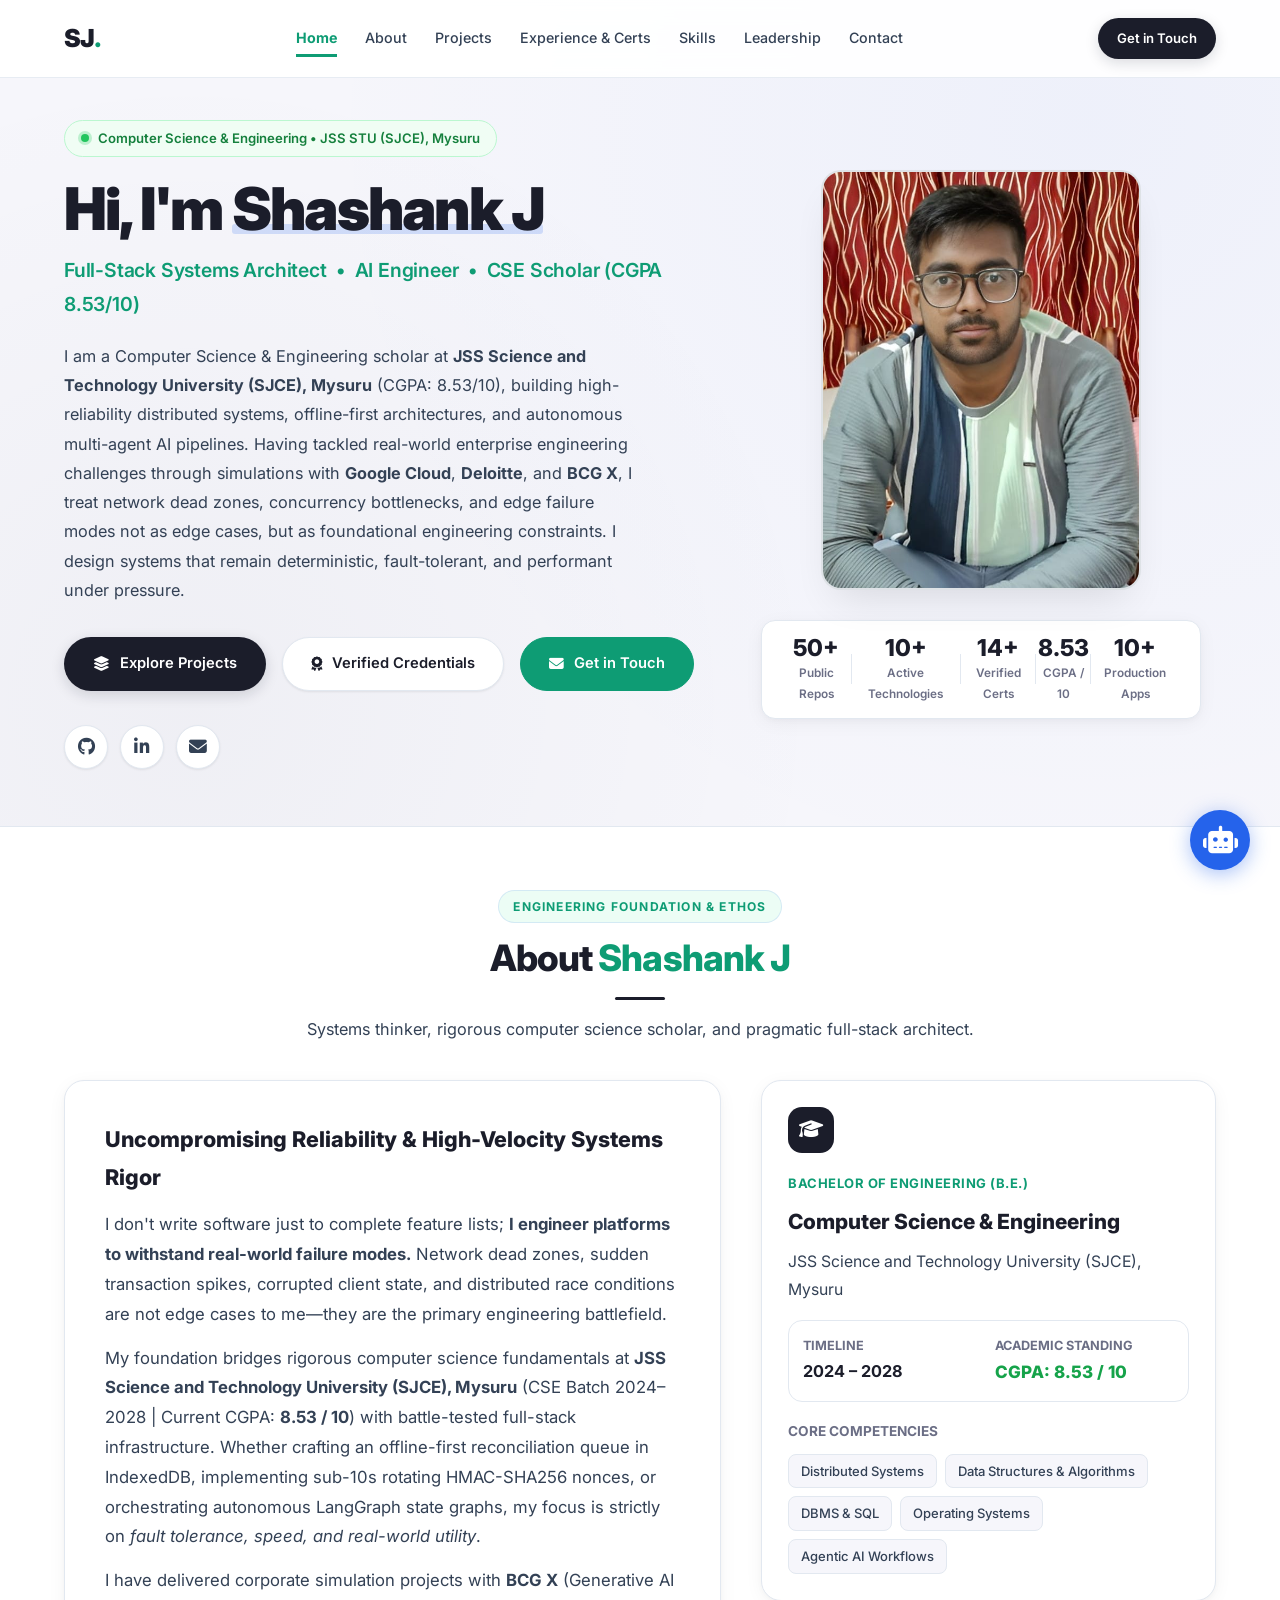
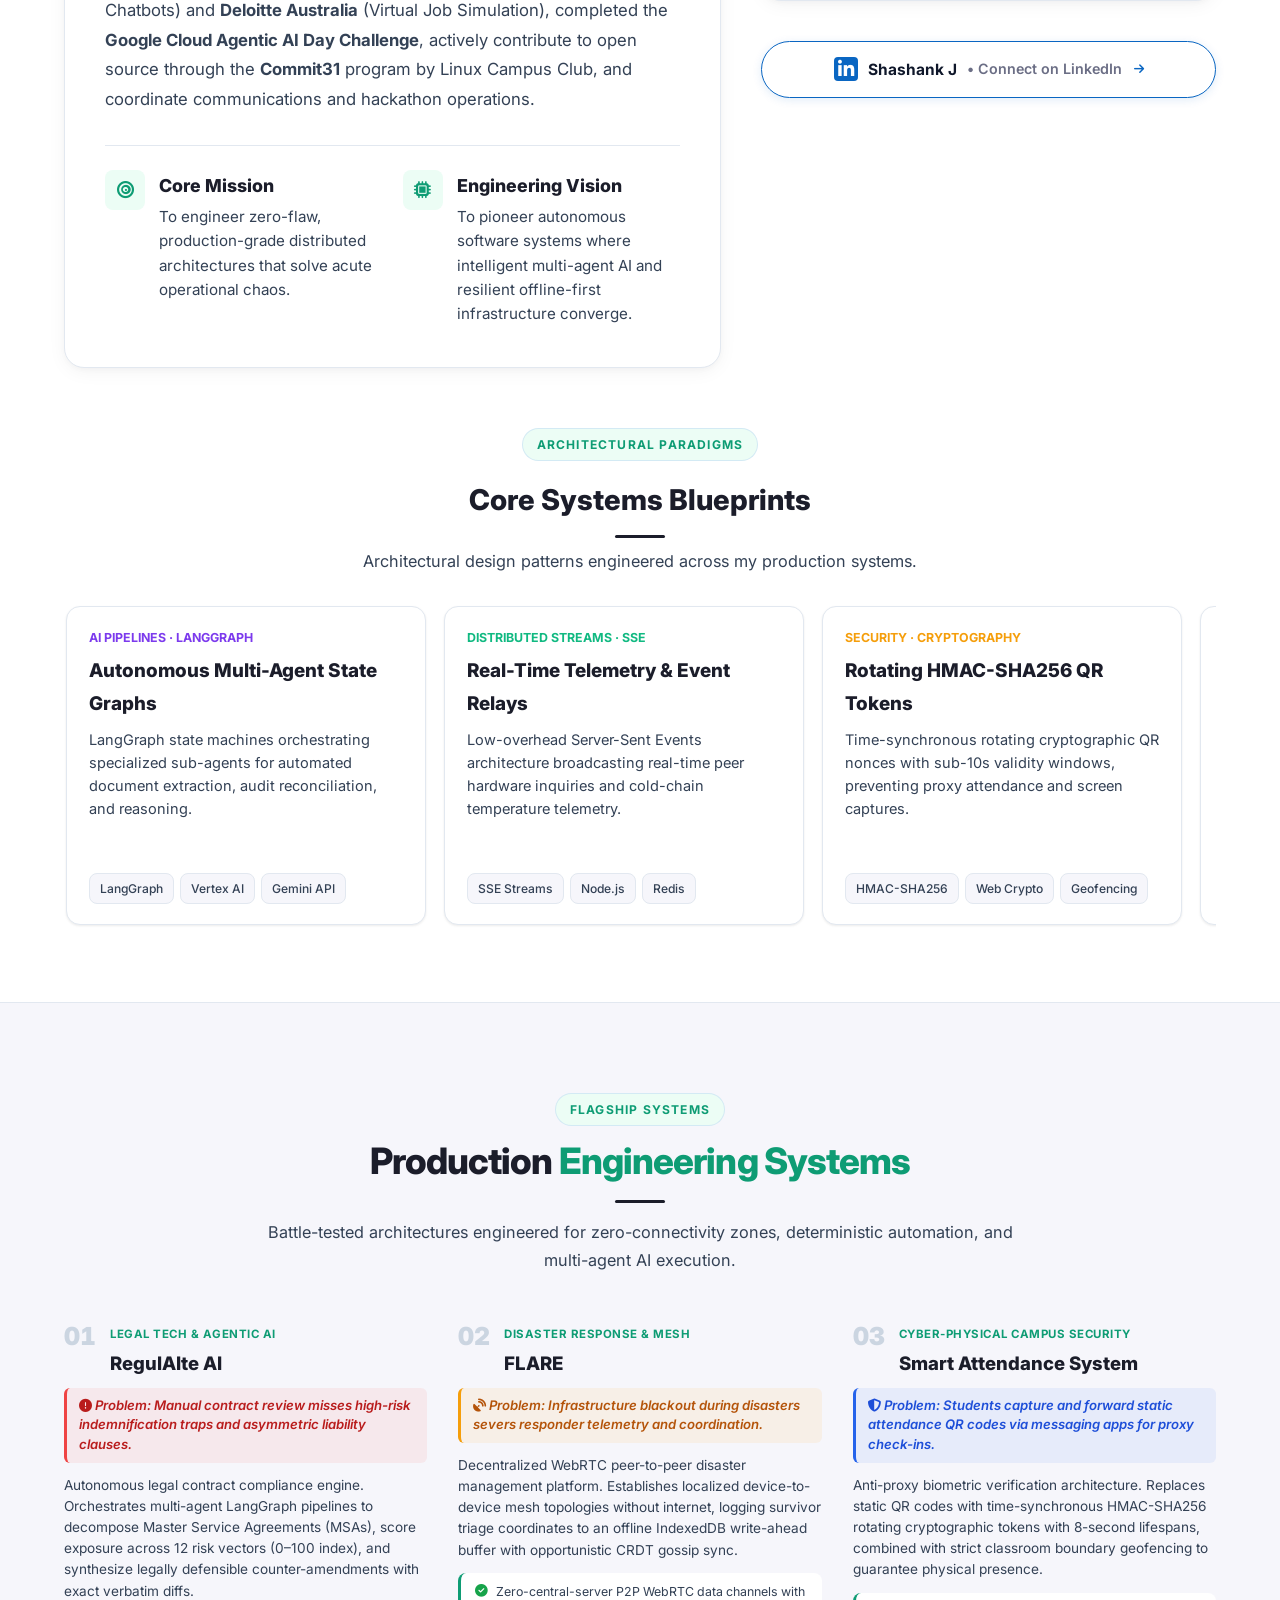
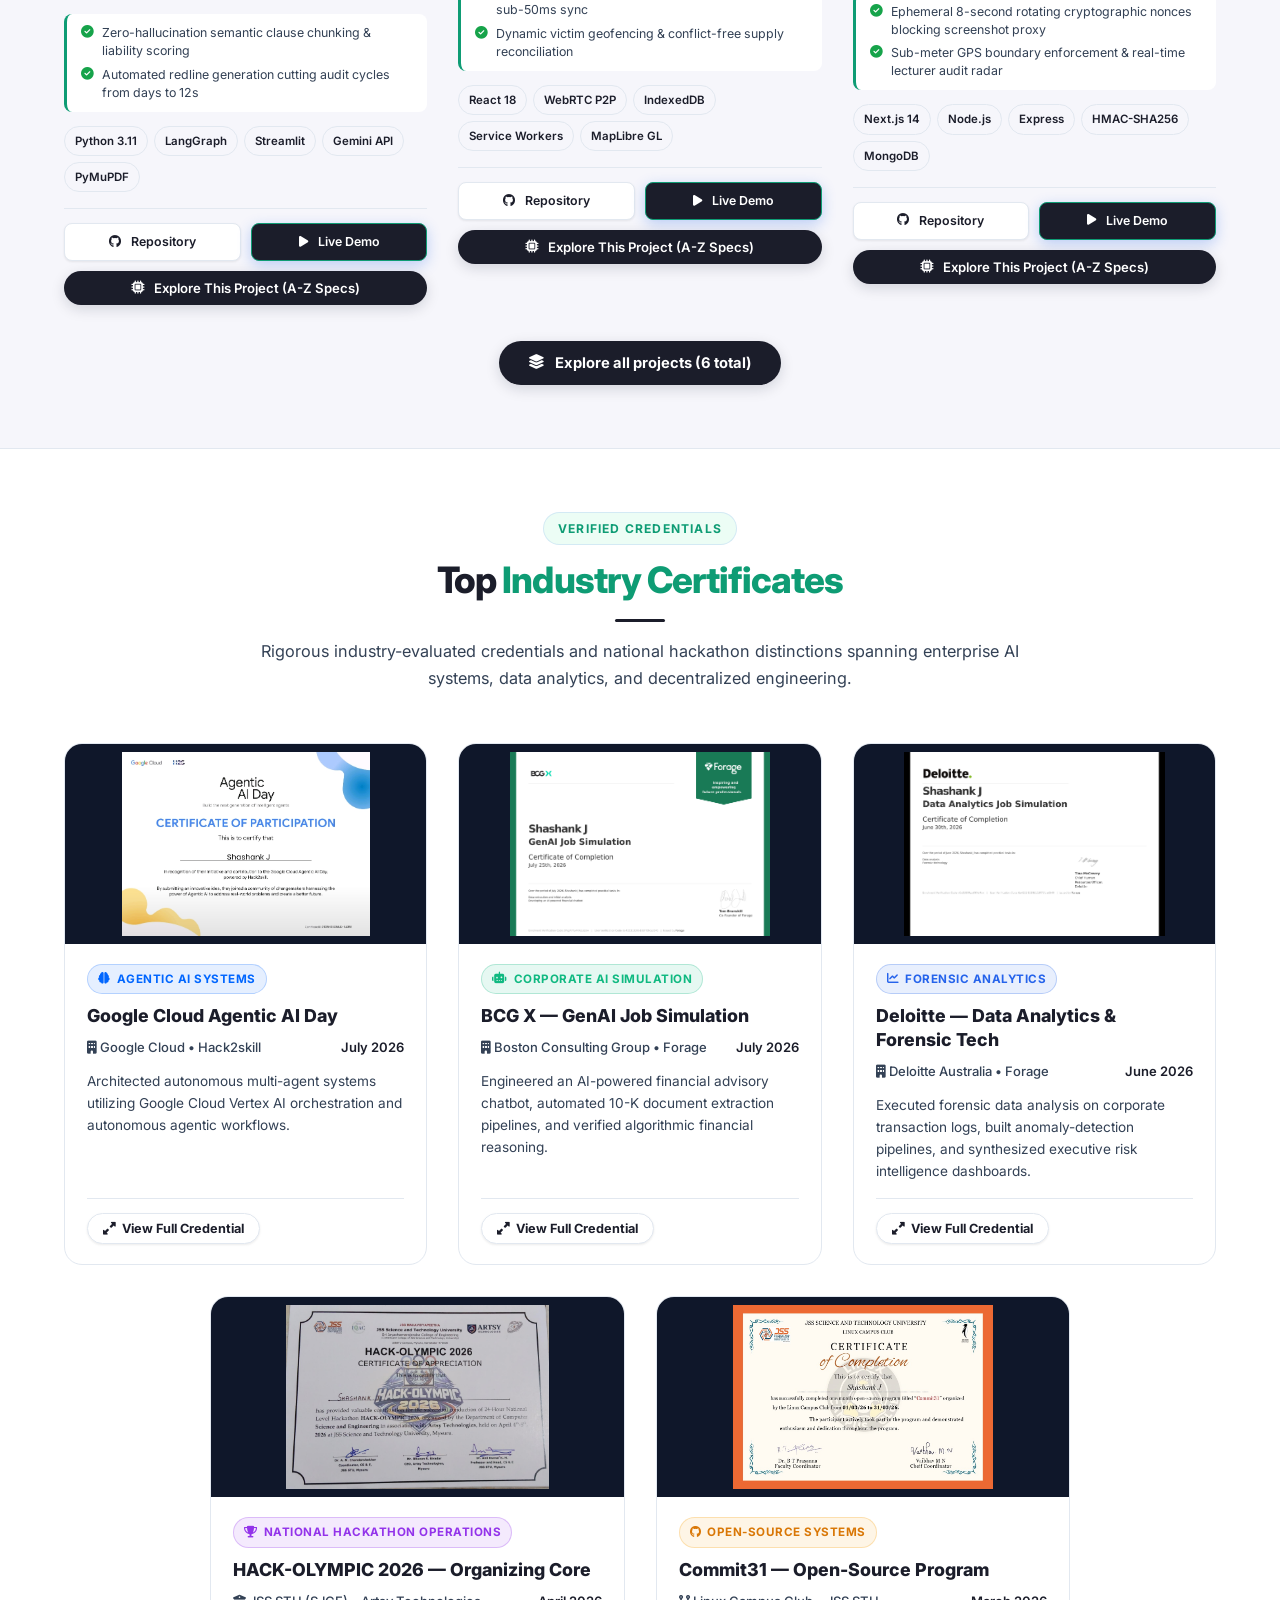
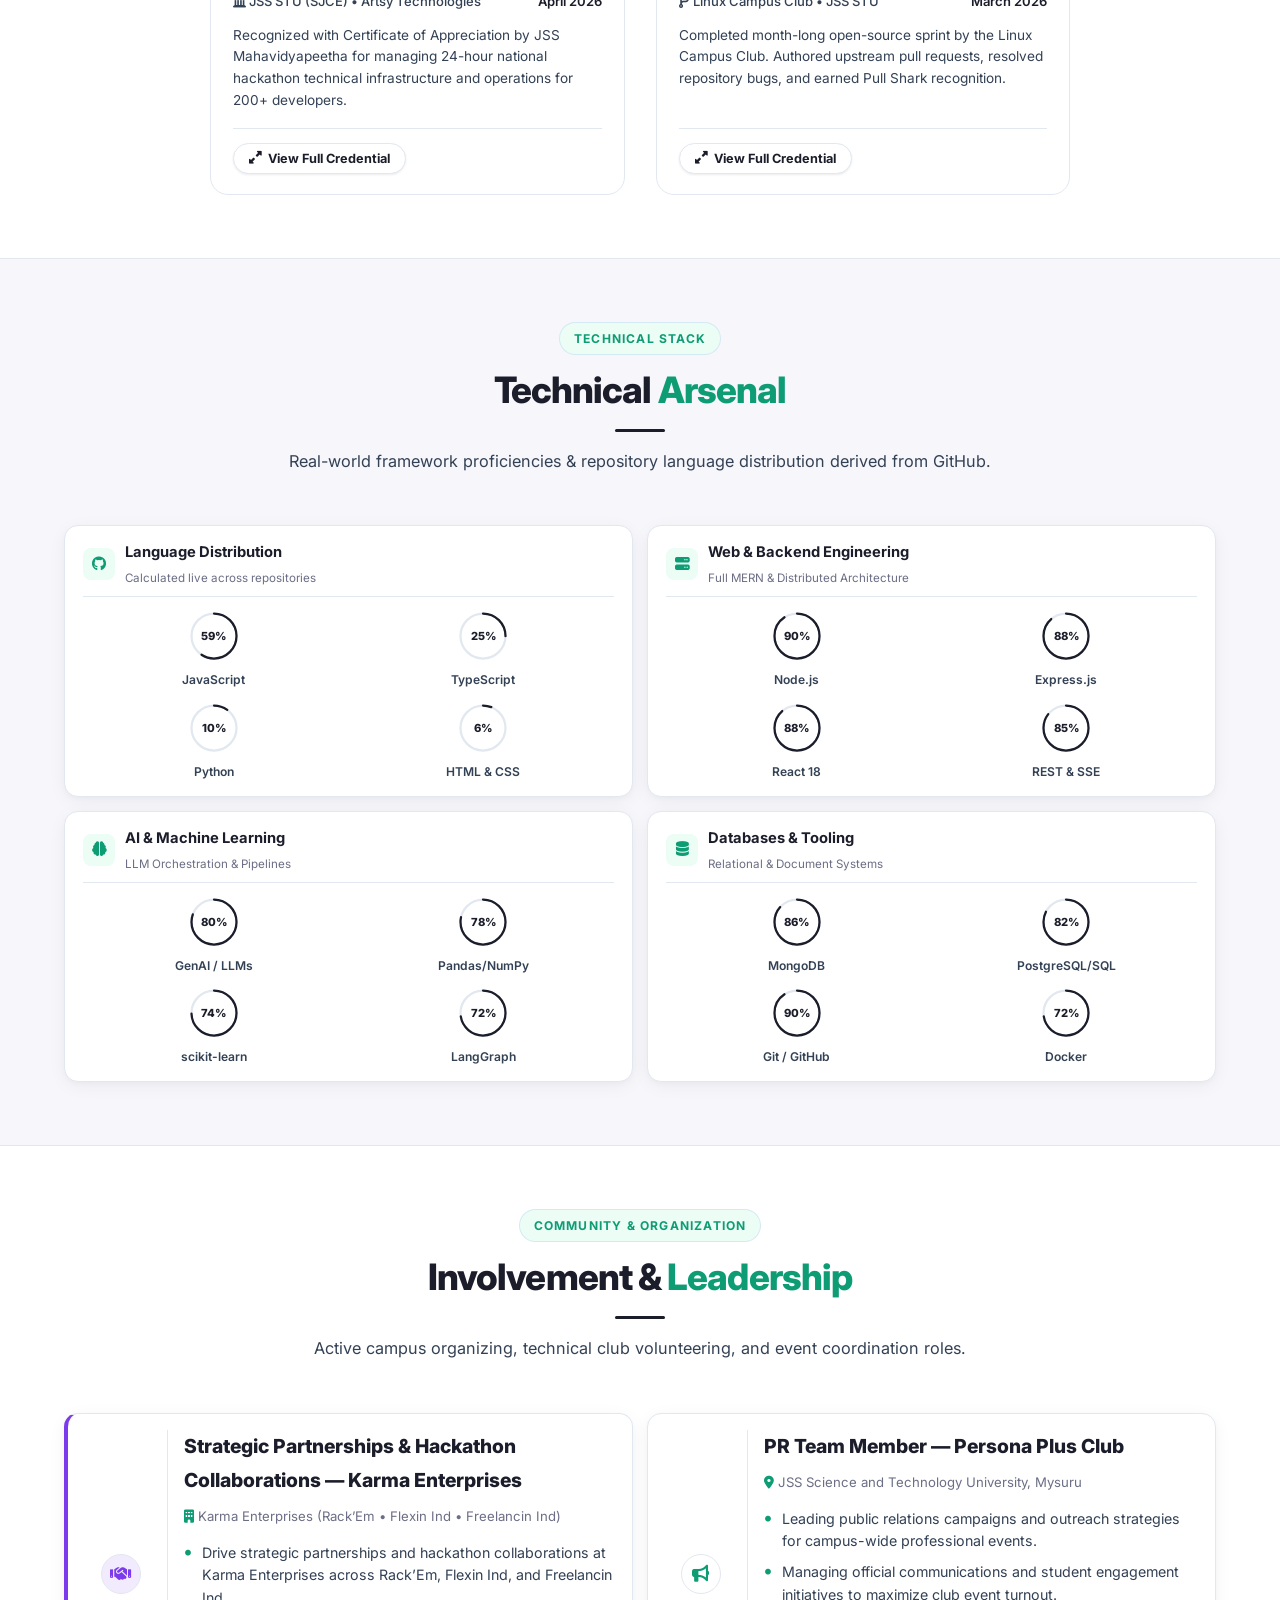
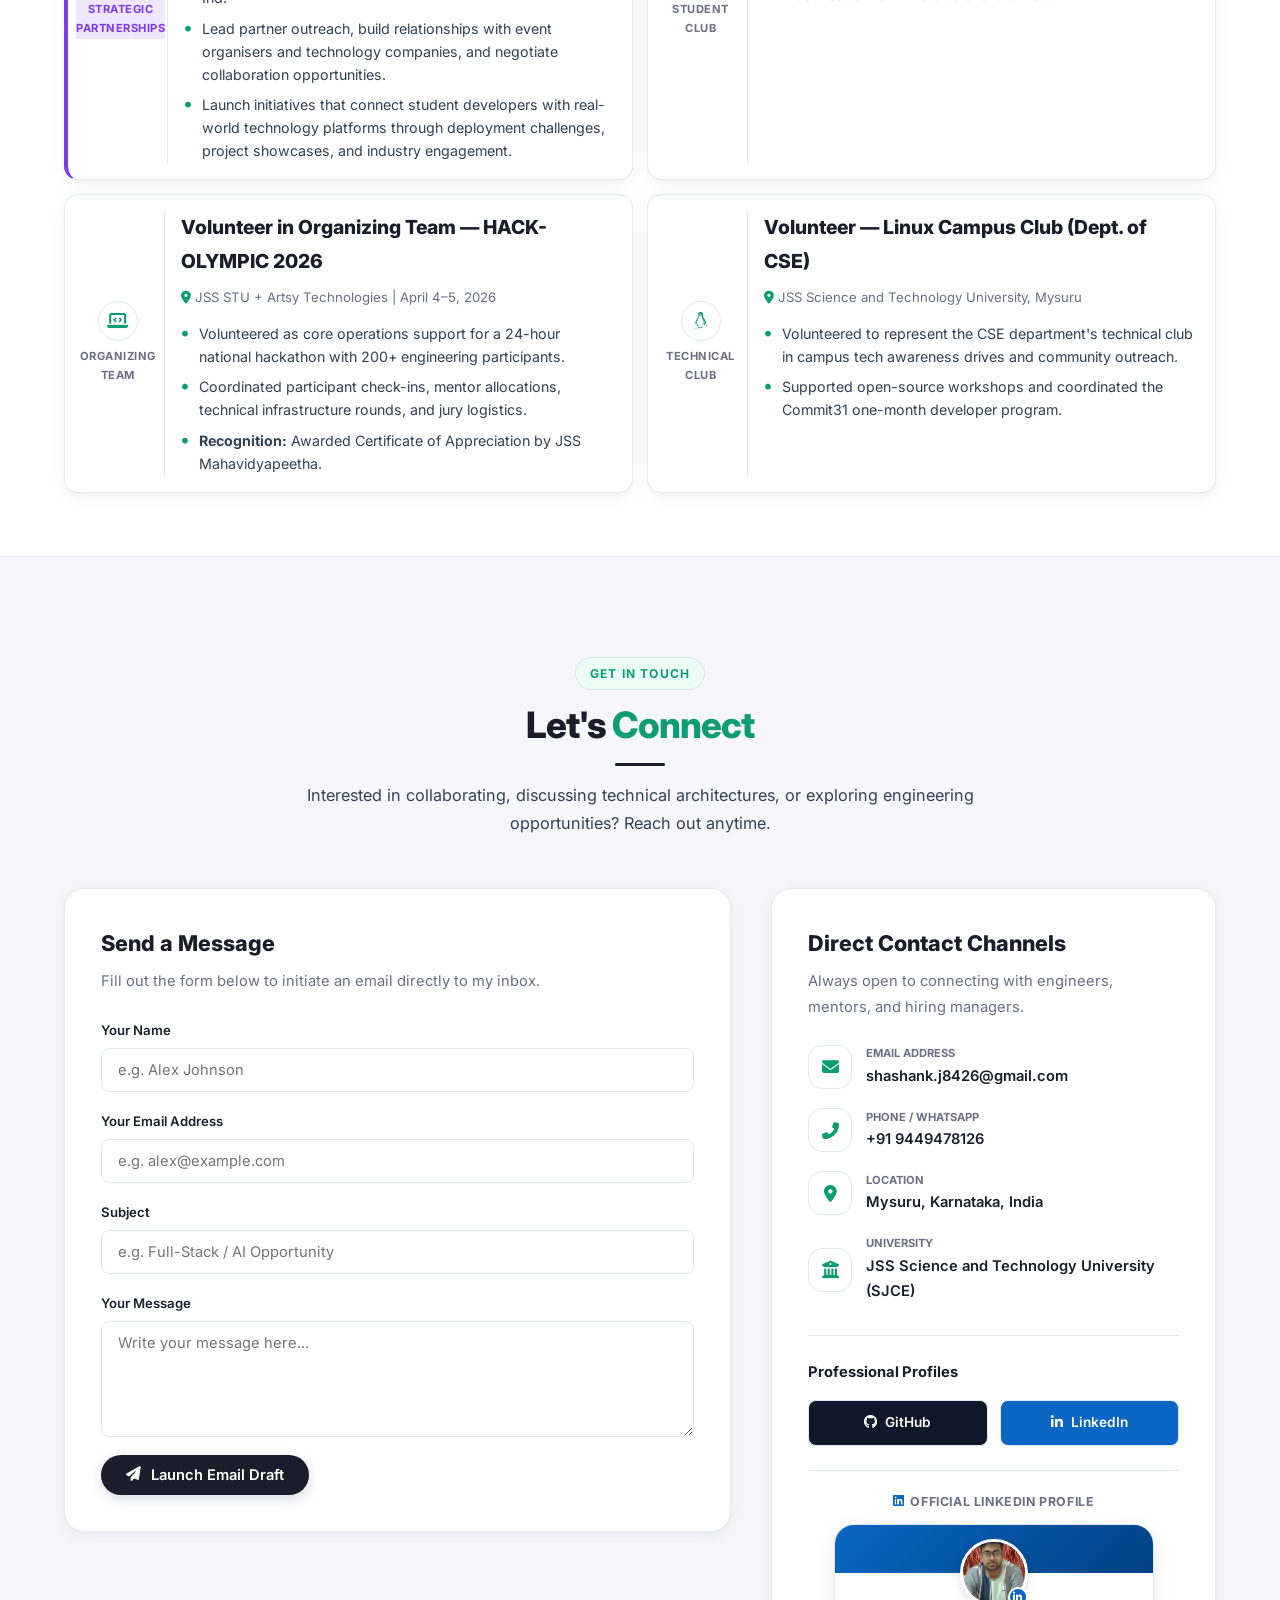
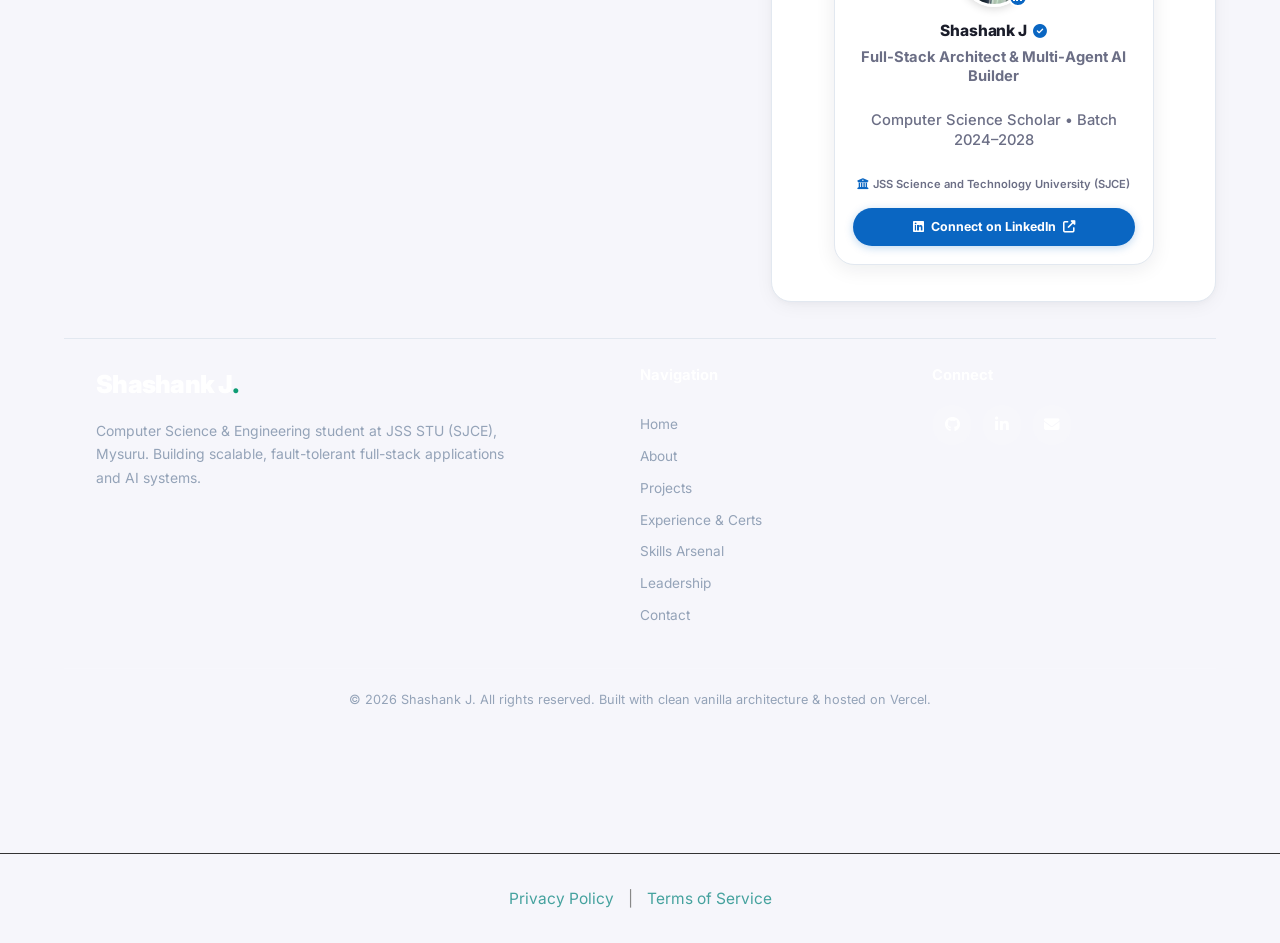
==== commit 845d4e33: "feat(portfolio): add Karma Enterprises strategic partnerships, convert cert inspect modal to side-by" ====
--- a/index.html
+++ b/index.html
@@ -980,8 +980,27 @@
 
         <div class="involvement-cards-stack">
 
-          <!-- 1. PR Team Member - Persona Plus -->
-          <div class="involvement-row-card reveal-left">
+          <!-- 1. Strategic Partnerships & Hackathon Collaborations — Karma Enterprises -->
+          <div class="involvement-row-card reveal-left" style="border-left: 4px solid #7c3aed;">
+            <div class="inv-badge-col">
+              <div class="inv-icon" style="background: rgba(124, 58, 237, 0.1); color: #7c3aed;"><i class="fas fa-handshake"></i></div>
+              <span class="inv-role-tag" style="background: rgba(124, 58, 237, 0.12); color: #7c3aed; font-weight: 700;">Strategic Partnerships</span>
+            </div>
+            <div class="inv-content-col">
+              <div class="inv-header">
+                <h3>Strategic Partnerships &amp; Hackathon Collaborations — Karma Enterprises</h3>
+                <span class="inv-loc"><i class="fas fa-building"></i> Karma Enterprises (Rack’Em &bull; Flexin Ind &bull; Freelancin Ind)</span>
+              </div>
+              <ul class="inv-bullets">
+                <li>Drive strategic partnerships and hackathon collaborations at Karma Enterprises across Rack’Em, Flexin Ind, and Freelancin Ind.</li>
+                <li>Lead partner outreach, build relationships with event organisers and technology companies, and negotiate collaboration opportunities.</li>
+                <li>Launch initiatives that connect student developers with real-world technology platforms through deployment challenges, project showcases, and industry engagement.</li>
+              </ul>
+            </div>
+          </div>
+
+          <!-- 2. PR Team Member - Persona Plus -->
+          <div class="involvement-row-card reveal-right">
             <div class="inv-badge-col">
               <div class="inv-icon"><i class="fas fa-bullhorn"></i></div>
               <span class="inv-role-tag">Student Club</span>
--- a/style.css
+++ b/style.css
@@ -1830,9 +1830,9 @@
 
 .modal-dialog {
   position: relative;
-  width: 94%;
-  max-width: 1080px;
-  max-height: 90vh;
+  width: 95%;
+  max-width: 1200px;
+  max-height: 88vh;
   background-color: #ffffff;
   border-radius: var(--radius-lg);
   box-shadow: var(--shadow-modal);
@@ -1901,36 +1901,37 @@
 }
 
 .modal-body-split {
-  display: flex;
-  flex-direction: column;
-  overflow-y: auto;
+  display: grid;
+  grid-template-columns: 1fr 1fr;
   flex: 1;
+  min-height: 0;
+  overflow: hidden;
 }
 
 .modal-image-col {
-  background-color: #f1f5f9;
+  background-color: #0f172a;
   padding: 24px;
   display: flex;
   align-items: center;
   justify-content: center;
   border-right: 1px solid var(--accent-border);
+  overflow: hidden;
 }
 
 .modal-card-visual-frame {
   position: relative;
   width: 100%;
   height: 100%;
-  min-height: 320px;
-  max-height: 56vh;
+  max-height: 72vh;
   display: flex;
   align-items: center;
   justify-content: center;
   border-radius: var(--radius-md);
   overflow: hidden;
-  box-shadow: 0 10px 25px -4px rgba(15, 23, 42, 0.12), 0 4px 6px -2px rgba(15, 23, 42, 0.05);
-  border: 1.5px solid var(--accent-border);
-  background-color: #ffffff;
-  padding: 12px;
+  box-shadow: 0 12px 30px rgba(0, 0, 0, 0.35);
+  background-color: transparent;
+  padding: 0;
+  border: none;
 }
 
 .card-visual-badge {
@@ -1950,21 +1951,23 @@
 
 .modal-cert-image {
   max-width: 100%;
-  max-height: 52vh;
-  width: 100%;
+  max-height: 70vh;
+  width: auto;
   height: auto;
   object-fit: contain;
   display: block;
   border-radius: 6px;
+  box-shadow: 0 4px 20px rgba(0, 0, 0, 0.5);
 }
 
 .modal-details-col {
-  padding: 32px 30px;
+  padding: 28px 30px;
   display: flex;
   flex-direction: column;
-  justify-content: space-between;
-  gap: 18px;
+  justify-content: flex-start;
+  gap: 16px;
   overflow-y: auto;
+  max-height: calc(88vh - 65px);
 }
 
 .modal-type-badge {
@@ -2825,9 +2828,13 @@
   .contact-layout {
     grid-template-columns: 1fr;
   }
+}
+
+@media (max-width: 768px) {
   .modal-body-split {
     grid-template-columns: 1fr;
     max-height: 85vh;
+    overflow-y: auto;
   }
   .modal-image-col {
     border-right: none;
@@ -2841,9 +2848,6 @@
   .modal-cert-image {
     max-height: 35vh;
   }
-}
-
-@media (max-width: 768px) {
   html, body {
     overflow-x: hidden !important;
     width: 100% !important;
